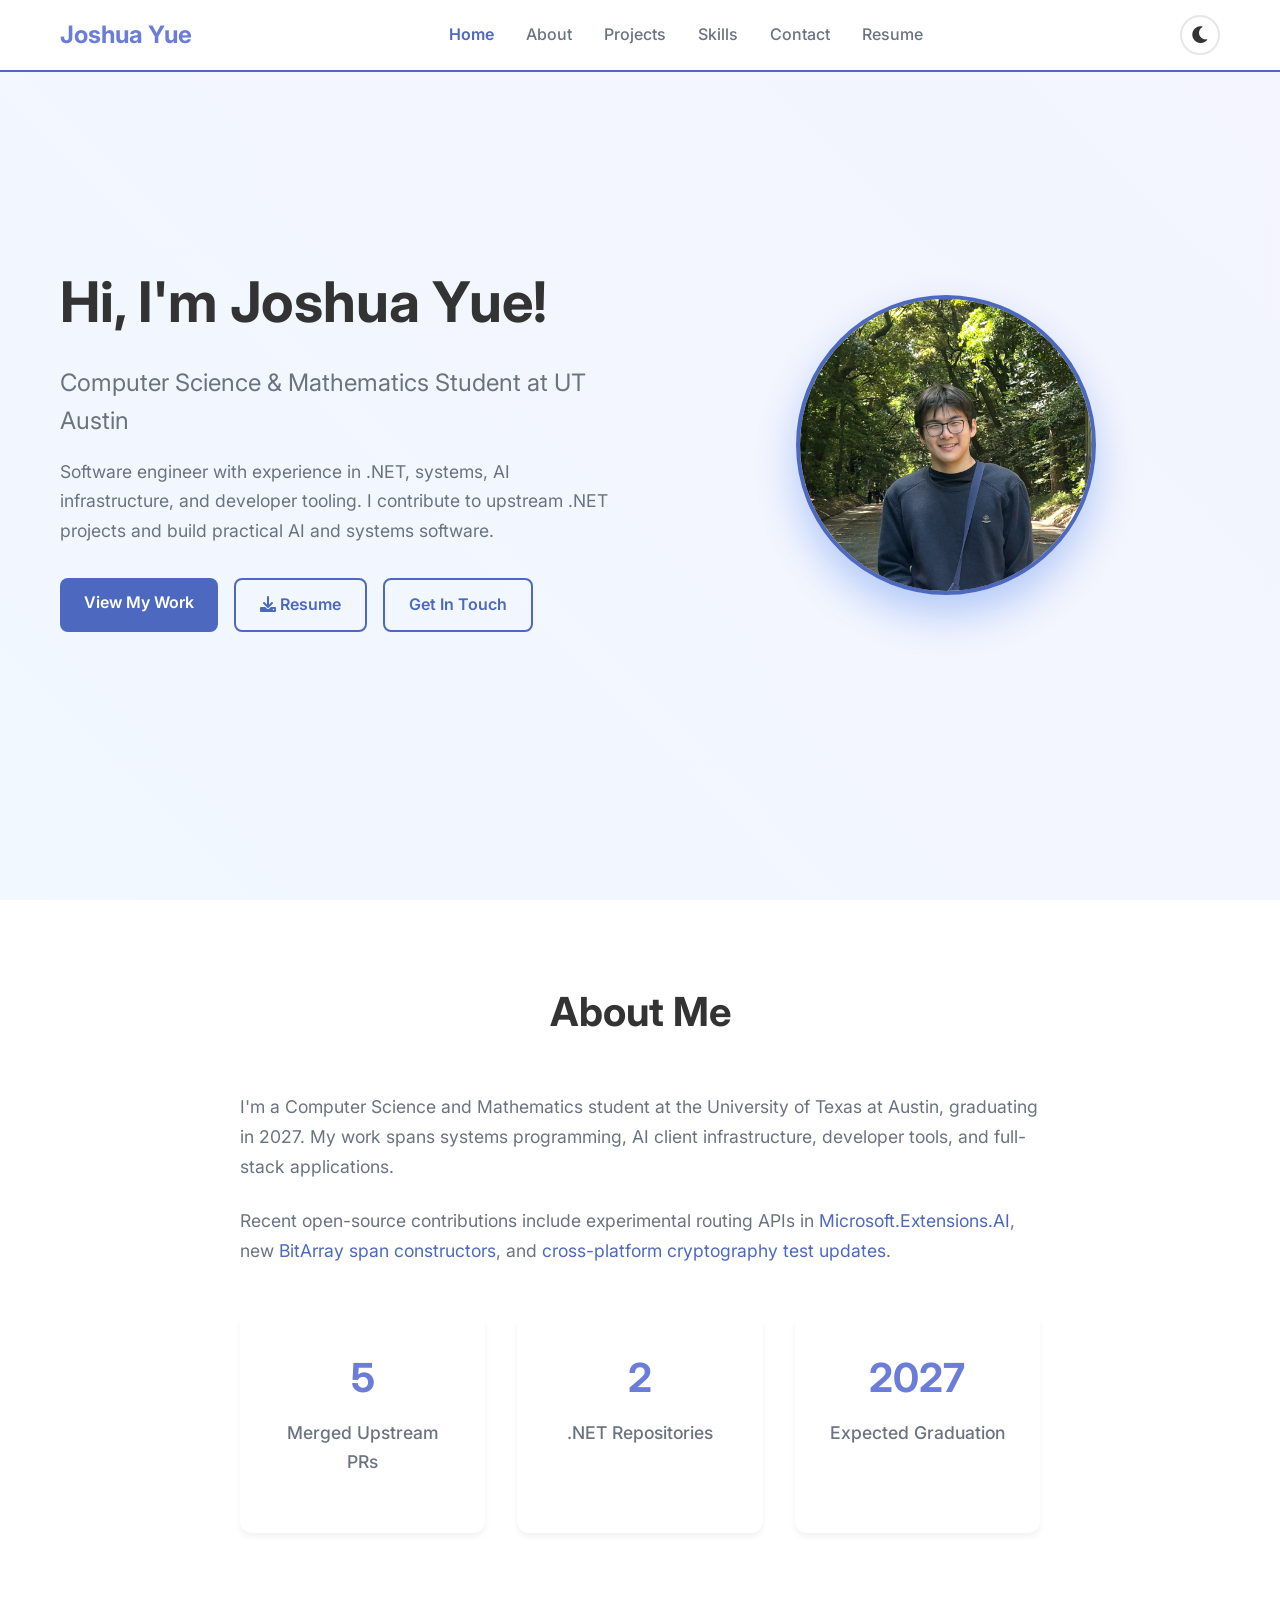
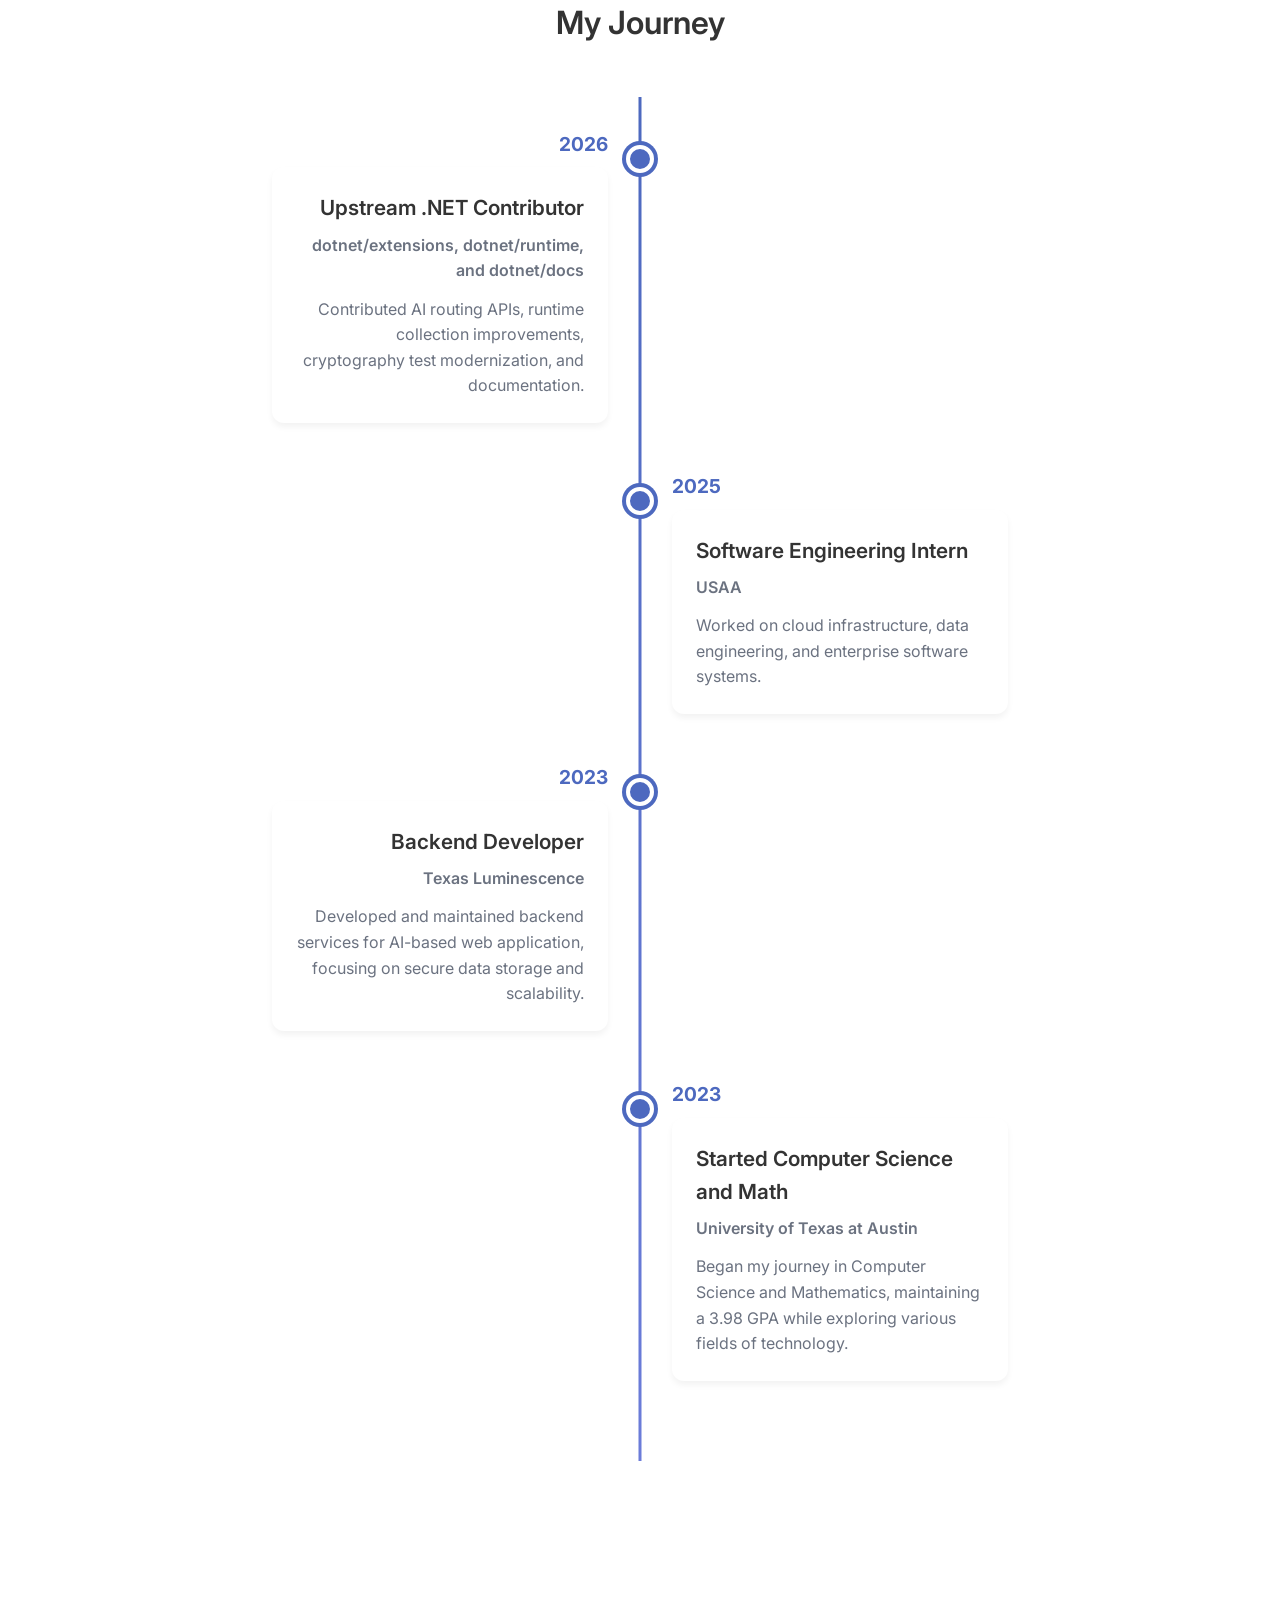
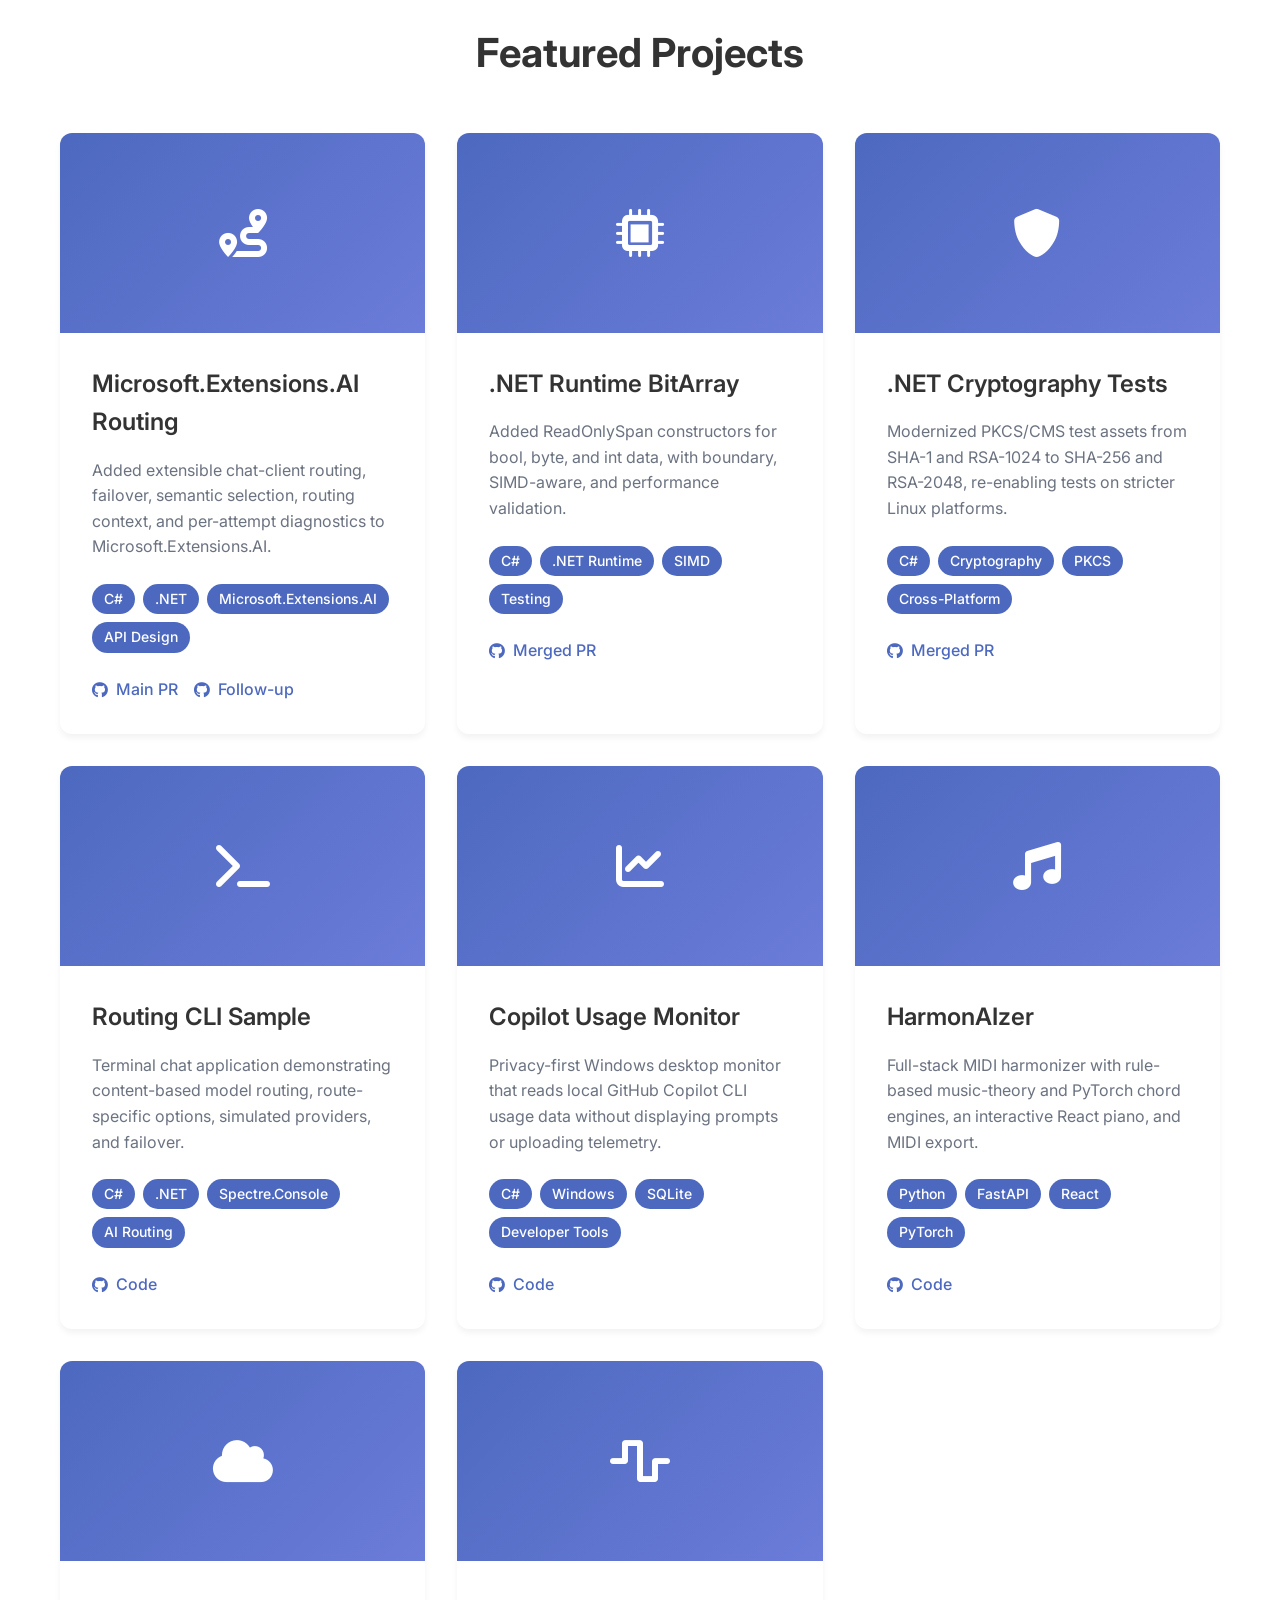
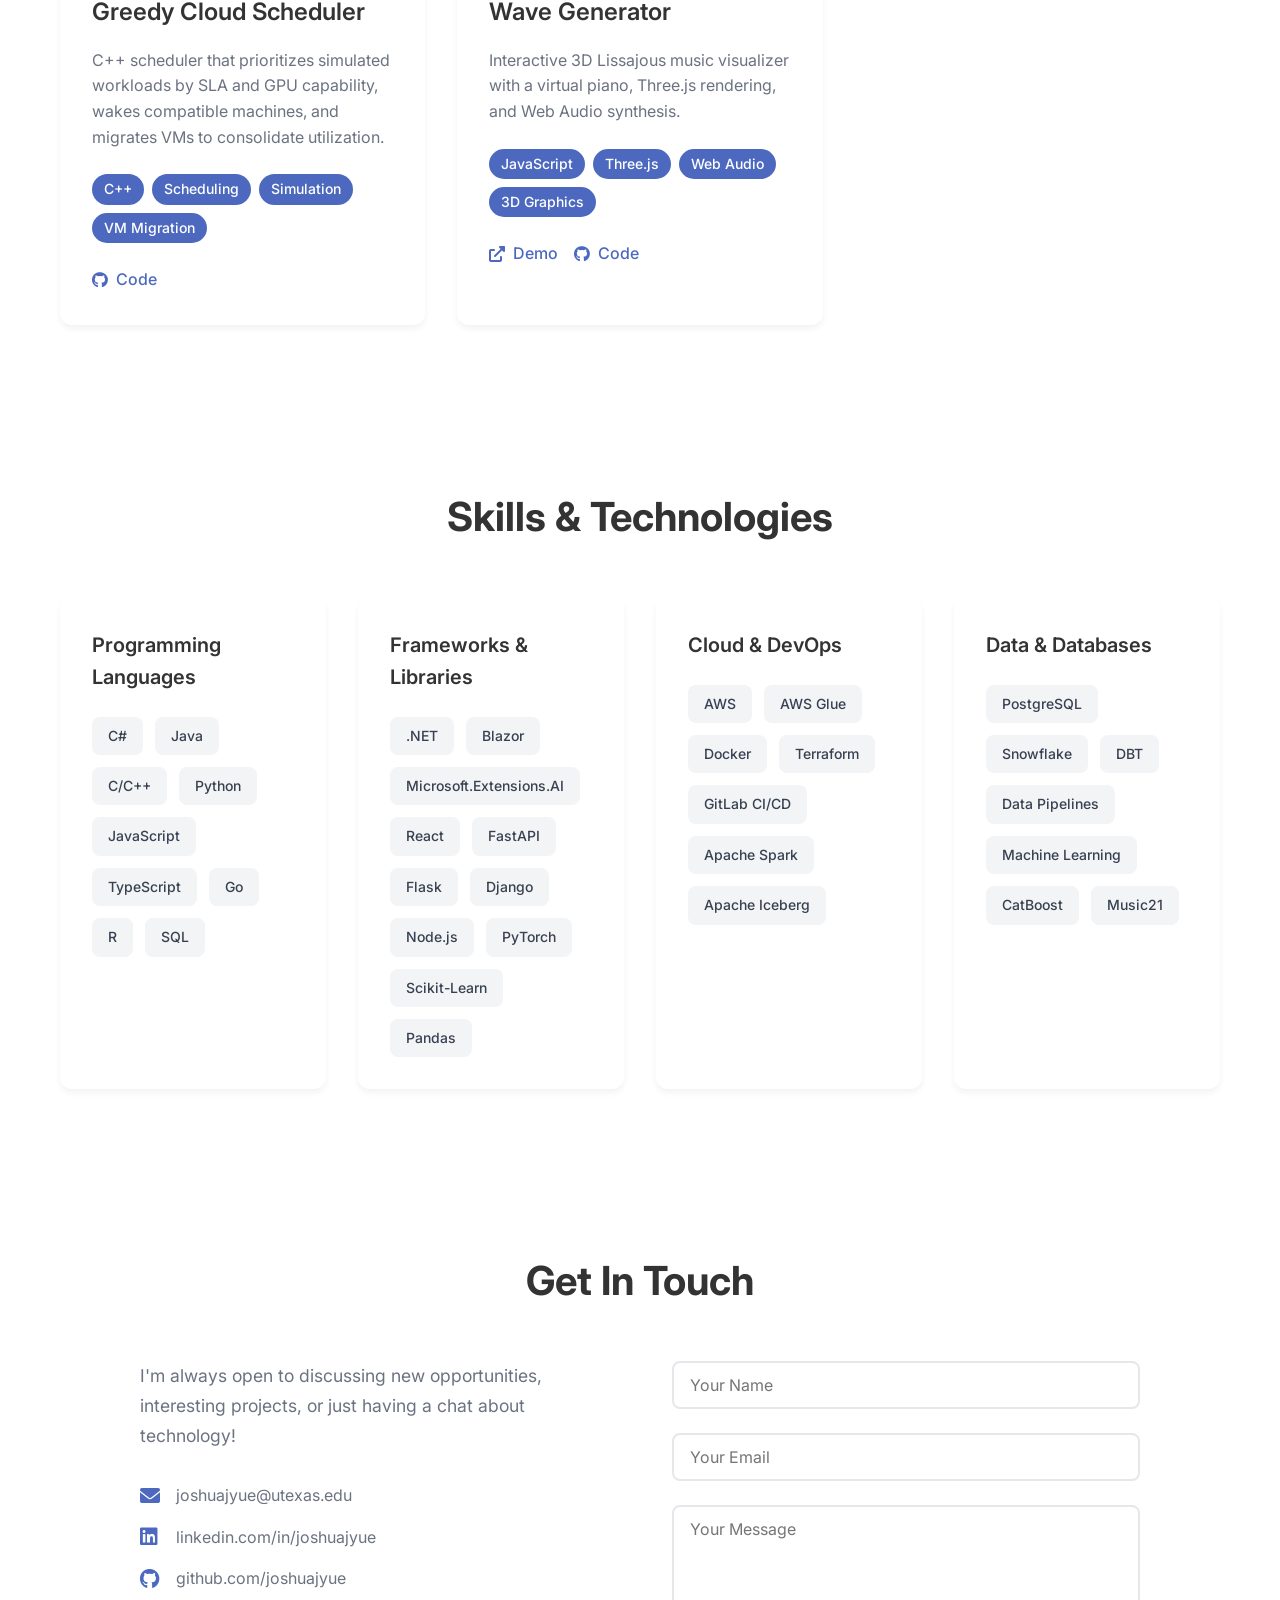
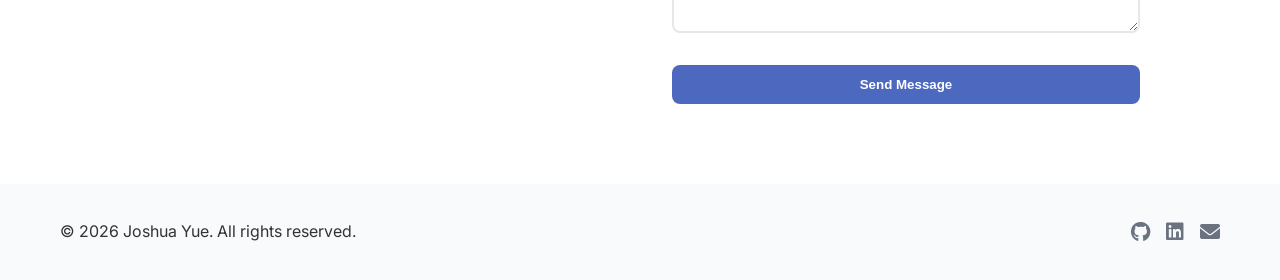
==== index.html @ 61111a89 "Refresh portfolio around public engineering work Co-authored-by: Copilot <223556219+Copilot@users.no" ====
<!DOCTYPE html>
<html lang="en">
<head>
    <meta charset="UTF-8">
    <meta name="viewport" content="width=device-width, initial-scale=1.0">
    <title>Joshua Yue - Developer Portfolio</title>
    <link rel="stylesheet" href="styles.css">
    <link href="https://cdnjs.cloudflare.com/ajax/libs/font-awesome/6.0.0/css/all.min.css" rel="stylesheet">
    <link href="https://fonts.googleapis.com/css2?family=Inter:wght@300;400;500;600;700&display=swap" rel="stylesheet">
</head>
<body>
    <!-- Progressive Sine Wave Background -->
    <svg id="sine-wave-svg" class="sine-wave-background">
        <defs>
            <linearGradient id="waveGradient" x1="0%" y1="0%" x2="100%" y2="0%">
                <stop offset="0%" style="stop-color:var(--primary-color);stop-opacity:0.3" />
                <stop offset="50%" style="stop-color:var(--secondary-color-accent);stop-opacity:0.5" />
                <stop offset="100%" style="stop-color:var(--accent-color);stop-opacity:0.3" />
            </linearGradient>
        </defs>
        <path id="sine-path" d="" stroke="url(#waveGradient)" stroke-width="3" fill="none" opacity="0.7" />
        <path id="sine-path-2" d="" stroke="url(#waveGradient)" stroke-width="2" fill="none" opacity="0.6" />
    </svg>

    <!-- Navigation -->
    <nav class="navbar">
        <div class="nav-container">
            <div class="nav-logo">
                <a href="#home">Joshua Yue</a>
            </div>
            <ul class="nav-menu">
                <li class="nav-item">
                    <a href="#home" class="nav-link">Home</a>
                </li>
                <li class="nav-item">
                    <a href="#about" class="nav-link">About</a>
                </li>
                <li class="nav-item">
                    <a href="#projects" class="nav-link">Projects</a>
                </li>
                <li class="nav-item">
                    <a href="#skills" class="nav-link">Skills</a>
                </li>
                <li class="nav-item">
                    <a href="#contact" class="nav-link">Contact</a>
                </li>
                <li class="nav-item">
                    <a href="./Resume.pdf" class="nav-link" target="_blank">Resume</a>
                </li>
            </ul>
            <div class="nav-right">
                <div class="theme-toggle" title="Toggle Dark Mode">
                    <i class="fas fa-moon"></i>
                </div>
                <div class="hamburger">
                    <span class="bar"></span>
                    <span class="bar"></span>
                    <span class="bar"></span>
                </div>
            </div>
        </div>
    </nav>

    <!-- Hero Section -->
    <section id="home" class="hero">
        <div class="hero-container">
            <div class="hero-content">
                <h1 class="hero-title">
                    Hi, I'm Joshua Yue!
                </h1>
                <p class="hero-subtitle">Computer Science & Mathematics Student at UT Austin</p>
                <p class="hero-description">
                    Software engineer with experience in .NET, systems, AI infrastructure, and developer tooling.
                    I contribute to upstream .NET projects and build practical AI and systems software.
                </p>
                <div class="hero-buttons">
                    <a href="#projects" class="btn btn-primary">View My Work</a>
                    <a href="./Resume.pdf" class="btn btn-secondary" target="_blank">
                        <i class="fas fa-download"></i> Resume
                    </a>
                    <a href="#contact" class="btn btn-secondary">Get In Touch</a>
                </div>
            </div>
            <div class="hero-image">
                <img src="image.png" alt="Joshua Yue" class="profile-image">
            </div>
        </div>
    </section>

    <!-- About Section -->
    <section id="about" class="about">
        <div class="container">
            <h2 class="section-title">About Me</h2>
            <div class="about-content">
                <div class="about-text">
                    <p>
                        I'm a Computer Science and Mathematics student at the University of Texas at Austin, graduating in
                        2027. My work spans systems programming, AI client infrastructure, developer tools, and full-stack
                        applications.
                    </p>
                    <p>
                        Recent open-source contributions include experimental routing APIs in
                        <a href="https://github.com/dotnet/extensions/pull/7662">Microsoft.Extensions.AI</a>,
                        new <a href="https://github.com/dotnet/runtime/pull/131500">BitArray span constructors</a>,
                        and <a href="https://github.com/dotnet/runtime/pull/131783">cross-platform cryptography test updates</a>.
                    </p>
                    <div class="about-stats">
                        <div class="stat">
                            <h3>5</h3>
                            <p>Merged Upstream PRs</p>
                        </div>
                        <div class="stat">
                            <h3>2</h3>
                            <p>.NET Repositories</p>
                        </div>
                        <div class="stat">
                            <h3>2027</h3>
                            <p>Expected Graduation</p>
                        </div>
                    </div>
                </div>
                
                <!-- Timeline Section -->
                <div class="timeline-section">
                    <h3 class="timeline-title">My Journey</h3>
                    <div class="timeline">
                        <div class="timeline-item">
                            <div class="timeline-date">2026</div>
                            <div class="timeline-content">
                                <h4>Upstream .NET Contributor</h4>
                                <p class="timeline-company">dotnet/extensions, dotnet/runtime, and dotnet/docs</p>
                                <p>Contributed AI routing APIs, runtime collection improvements, cryptography test modernization, and documentation.</p>
                            </div>
                        </div>

                        <div class="timeline-item">
                            <div class="timeline-date">2025</div>
                            <div class="timeline-content">
                                <h4>Software Engineering Intern</h4>
                                <p class="timeline-company">USAA</p>
                                <p>Worked on cloud infrastructure, data engineering, and enterprise software systems.</p>
                            </div>
                        </div>
                        
                        <div class="timeline-item">
                            <div class="timeline-date">2023</div>
                            <div class="timeline-content">
                                <h4>Backend Developer</h4>
                                <p class="timeline-company">Texas Luminescence</p>
                                <p>Developed and maintained backend services for AI-based web application, focusing on secure data storage and scalability.</p>
                            </div>
                        </div>
                        
                        <div class="timeline-item">
                            <div class="timeline-date">2023</div>
                            <div class="timeline-content">
                                <h4>Started Computer Science and Math</h4>
                                <p class="timeline-company">University of Texas at Austin</p>
                                <p>Began my journey in Computer Science and Mathematics, maintaining a 3.98 GPA while exploring various fields of technology.</p>
                            </div>
                        </div>
                        
                    </div>
                </div>
            </div>
        </div>
    </section>

    <!-- Projects Section -->
    <section id="projects" class="projects">
        <div class="container">
            <h2 class="section-title">Featured Projects</h2>
            <div class="projects-grid">
                <!-- Microsoft.Extensions.AI routing -->
                <div class="project-card">
                    <div class="project-image">
                        <i class="fas fa-route"></i>
                    </div>
                    <div class="project-content">
                        <h3>Microsoft.Extensions.AI Routing</h3>
                        <p>Added extensible chat-client routing, failover, semantic selection, routing context, and per-attempt diagnostics to Microsoft.Extensions.AI.</p>
                        <div class="project-tech">
                            <span class="tech-tag">C#</span>
                            <span class="tech-tag">.NET</span>
                            <span class="tech-tag">Microsoft.Extensions.AI</span>
                            <span class="tech-tag">API Design</span>
                        </div>
                        <div class="project-links">
                            <a href="https://github.com/dotnet/extensions/pull/7662" class="project-link">
                                <i class="fab fa-github"></i> Main PR
                            </a>
                            <a href="https://github.com/dotnet/extensions/pull/7685" class="project-link">
                                <i class="fab fa-github"></i> Follow-up
                            </a>
                        </div>
                    </div>
                </div>

                <!-- BitArray runtime contribution -->
                <div class="project-card">
                    <div class="project-image">
                        <i class="fas fa-microchip"></i>
                    </div>
                    <div class="project-content">
                        <h3>.NET Runtime BitArray</h3>
                        <p>Added ReadOnlySpan constructors for bool, byte, and int data, with boundary, SIMD-aware, and performance validation.</p>
                        <div class="project-tech">
                            <span class="tech-tag">C#</span>
                            <span class="tech-tag">.NET Runtime</span>
                            <span class="tech-tag">SIMD</span>
                            <span class="tech-tag">Testing</span>
                        </div>
                        <div class="project-links">
                            <a href="https://github.com/dotnet/runtime/pull/131500" class="project-link">
                                <i class="fab fa-github"></i> Merged PR
                            </a>
                        </div>
                    </div>
                </div>

                <!-- Cryptography runtime contribution -->
                <div class="project-card">
                    <div class="project-image">
                        <i class="fas fa-shield-alt"></i>
                    </div>
                    <div class="project-content">
                        <h3>.NET Cryptography Tests</h3>
                        <p>Modernized PKCS/CMS test assets from SHA-1 and RSA-1024 to SHA-256 and RSA-2048, re-enabling tests on stricter Linux platforms.</p>
                        <div class="project-tech">
                            <span class="tech-tag">C#</span>
                            <span class="tech-tag">Cryptography</span>
                            <span class="tech-tag">PKCS</span>
                            <span class="tech-tag">Cross-Platform</span>
                        </div>
                        <div class="project-links">
                            <a href="https://github.com/dotnet/runtime/pull/131783" class="project-link">
                                <i class="fab fa-github"></i> Merged PR
                            </a>
                        </div>
                    </div>
                </div>

                <!-- Routing CLI sample -->
                <div class="project-card">
                    <div class="project-image">
                        <i class="fas fa-terminal"></i>
                    </div>
                    <div class="project-content">
                        <h3>Routing CLI Sample</h3>
                        <p>Terminal chat application demonstrating content-based model routing, route-specific options, simulated providers, and failover.</p>
                        <div class="project-tech">
                            <span class="tech-tag">C#</span>
                            <span class="tech-tag">.NET</span>
                            <span class="tech-tag">Spectre.Console</span>
                            <span class="tech-tag">AI Routing</span>
                        </div>
                        <div class="project-links">
                            <a href="https://github.com/joshuajyue/routing-cli-sample" class="project-link">
                                <i class="fab fa-github"></i> Code
                            </a>
                        </div>
                    </div>
                </div>

                <!-- Copilot usage monitor -->
                <div class="project-card">
                    <div class="project-image">
                        <i class="fas fa-chart-line"></i>
                    </div>
                    <div class="project-content">
                        <h3>Copilot Usage Monitor</h3>
                        <p>Privacy-first Windows desktop monitor that reads local GitHub Copilot CLI usage data without displaying prompts or uploading telemetry.</p>
                        <div class="project-tech">
                            <span class="tech-tag">C#</span>
                            <span class="tech-tag">Windows</span>
                            <span class="tech-tag">SQLite</span>
                            <span class="tech-tag">Developer Tools</span>
                        </div>
                        <div class="project-links">
                            <a href="https://github.com/joshuajyue/copilot-usage-monitor" class="project-link">
                                <i class="fab fa-github"></i> Code
                            </a>
                        </div>
                    </div>
                </div>

                <!-- HarmonAIzer -->
                <div class="project-card">
                    <div class="project-image">
                        <i class="fas fa-music"></i>
                    </div>
                    <div class="project-content">
                        <h3>HarmonAIzer</h3>
                        <p>Full-stack MIDI harmonizer with rule-based music-theory and PyTorch chord engines, an interactive React piano, and MIDI export.</p>
                        <div class="project-tech">
                            <span class="tech-tag">Python</span>
                            <span class="tech-tag">FastAPI</span>
                            <span class="tech-tag">React</span>
                            <span class="tech-tag">PyTorch</span>
                        </div>
                        <div class="project-links">
                            <a href="https://github.com/joshuajyue/harmonizer" class="project-link">
                                <i class="fab fa-github"></i> Code
                            </a>
                        </div>
                    </div>
                </div>

                <!-- Cloud Scheduler -->
                <div class="project-card">
                    <div class="project-image">
                        <i class="fas fa-cloud"></i>
                    </div>
                    <div class="project-content">
                        <h3>Greedy Cloud Scheduler</h3>
                        <p>C++ scheduler that prioritizes simulated workloads by SLA and GPU capability, wakes compatible machines, and migrates VMs to consolidate utilization.</p>
                        <div class="project-tech">
                            <span class="tech-tag">C++</span>
                            <span class="tech-tag">Scheduling</span>
                            <span class="tech-tag">Simulation</span>
                            <span class="tech-tag">VM Migration</span>
                        </div>
                        <div class="project-links">
                            <a href="https://github.com/joshuajyue/cloudsim_eec" class="project-link">
                                <i class="fab fa-github"></i> Code
                            </a>
                        </div>
                    </div>
                </div>

                <!-- Wave Generator -->
                <div class="project-card">
                    <div class="project-image">
                        <i class="fas fa-wave-square"></i>
                    </div>
                    <div class="project-content">
                        <h3>Wave Generator</h3>
                        <p>Interactive 3D Lissajous music visualizer with a virtual piano, Three.js rendering, and Web Audio synthesis.</p>
                        <div class="project-tech">
                            <span class="tech-tag">JavaScript</span>
                            <span class="tech-tag">Three.js</span>
                            <span class="tech-tag">Web Audio</span>
                            <span class="tech-tag">3D Graphics</span>
                        </div>
                        <div class="project-links">
                            <a href="https://joshuajyue.github.io/wave-gen/" class="project-link">
                                <i class="fas fa-external-link-alt"></i> Demo
                            </a>
                            <a href="https://github.com/joshuajyue/wave-gen" class="project-link">
                                <i class="fab fa-github"></i> Code
                            </a>
                        </div>
                    </div>
                </div>
            </div>
        </div>
    </section>

    <!-- Skills Section -->
    <section id="skills" class="skills">
        <div class="container">
            <h2 class="section-title">Skills & Technologies</h2>
            <div class="skills-grid">
                <div class="skill-category">
                    <h3>Programming Languages</h3>
                    <div class="skill-items">
                        <span class="skill-item">C#</span>
                        <span class="skill-item">Java</span>
                        <span class="skill-item">C/C++</span>
                        <span class="skill-item">Python</span>
                        <span class="skill-item">JavaScript</span>
                        <span class="skill-item">TypeScript</span>
                        <span class="skill-item">Go</span>
                        <span class="skill-item">R</span>
                        <span class="skill-item">SQL</span>
                    </div>
                </div>
                <div class="skill-category">
                    <h3>Frameworks & Libraries</h3>
                    <div class="skill-items">
                        <span class="skill-item">.NET</span>
                        <span class="skill-item">Blazor</span>
                        <span class="skill-item">Microsoft.Extensions.AI</span>
                        <span class="skill-item">React</span>
                        <span class="skill-item">FastAPI</span>
                        <span class="skill-item">Flask</span>
                        <span class="skill-item">Django</span>
                        <span class="skill-item">Node.js</span>
                        <span class="skill-item">PyTorch</span>
                        <span class="skill-item">Scikit-Learn</span>
                        <span class="skill-item">Pandas</span>
                    </div>
                </div>
                <div class="skill-category">
                    <h3>Cloud & DevOps</h3>
                    <div class="skill-items">
                        <span class="skill-item">AWS</span>
                        <span class="skill-item">AWS Glue</span>
                        <span class="skill-item">Docker</span>
                        <span class="skill-item">Terraform</span>
                        <span class="skill-item">GitLab CI/CD</span>
                        <span class="skill-item">Apache Spark</span>
                        <span class="skill-item">Apache Iceberg</span>
                    </div>
                </div>
                <div class="skill-category">
                    <h3>Data & Databases</h3>
                    <div class="skill-items">
                        <span class="skill-item">PostgreSQL</span>
                        <span class="skill-item">Snowflake</span>
                        <span class="skill-item">DBT</span>
                        <span class="skill-item">Data Pipelines</span>
                        <span class="skill-item">Machine Learning</span>
                        <span class="skill-item">CatBoost</span>
                        <span class="skill-item">Music21</span>
                    </div>
                </div>
            </div>
        </div>
    </section>

    <!-- Contact Section -->
    <section id="contact" class="contact">
        <div class="container">
            <h2 class="section-title">Get In Touch</h2>
            <div class="contact-content">
                <div class="contact-info">
                    <p>I'm always open to discussing new opportunities, interesting projects, or just having a chat about technology!</p>
                    <div class="contact-methods">
                        <div class="contact-method">
                            <i class="fas fa-envelope"></i>
                            <span>joshuajyue@utexas.edu</span>
                        </div>
                        <div class="contact-method">
                            <i class="fab fa-linkedin"></i>
                            <span>linkedin.com/in/joshuajyue</span>
                        </div>
                        <div class="contact-method">
                            <i class="fab fa-github"></i>
                            <span>github.com/joshuajyue</span>
                        </div>
                    </div>
                </div>
                <form class="contact-form">
                    <div class="form-group">
                        <input type="text" name="name" placeholder="Your Name" required>
                    </div>
                    <div class="form-group">
                        <input type="email" name="email" placeholder="Your Email" required>
                    </div>
                    <div class="form-group">
                        <textarea name="message" placeholder="Your Message" rows="5" required></textarea>
                    </div>
                    <button type="submit" class="btn btn-primary">Send Message</button>
                </form>
            </div>
        </div>
    </section>

    <!-- Footer -->
    <footer class="footer">
        <div class="container">
            <p>&copy; 2026 Joshua Yue. All rights reserved.</p>
            <div class="social-links">
                <a href="https://github.com/joshuajyue" aria-label="GitHub"><i class="fab fa-github"></i></a>
                <a href="https://www.linkedin.com/in/joshuajyue/" aria-label="LinkedIn"><i class="fab fa-linkedin"></i></a>
                <a href="mailto:joshuajyue@utexas.edu" aria-label="Email"><i class="fas fa-envelope"></i></a>
            </div>
        </div>
    </footer>

    <script src="script.js"></script>
</body>
</html>
---- styles.css ----
/* Reset and Base Styles */
* {
    margin: 0;
    padding: 0;
    box-sizing: border-box;
}

:root {
    /* Light mode colors */
    --bg-color: #ffffff;
    --text-color: #333;
    --primary-color: #4d69bf;
    --secondary-color: #6b7280;
    --secondary-color-accent: #6b7cd9;
    --accent-color: #3a56a6;
    --card-bg: #ffffff;
    --nav-bg: rgba(255, 255, 255, 0.95);
    --hero-bg: linear-gradient(135deg, #f8fafc 0%, #e2e8f0 100%);
    --section-bg: #f9fafb;
    --border-color: #e5e7eb;
    --footer-bg: #1f2937;
    --footer-text: #ffffff;
    --shadow: rgba(0, 0, 0, 0.05);
    --shadow-hover: rgba(0, 0, 0, 0.1);
    
    /* Color transition properties */
    --color-transition: all 0.6s cubic-bezier(0.4, 0, 0.2, 1);
}

/* Section-specific color schemes - Custom Purple Gradient */
body.section-hero {
    --primary-color: #4d69bf; /* Home */
    --secondary-color-accent: #6b7cd9;
    --accent-color: #3a56a6;
    --nav-bg: rgba(255, 255, 255, 0.95);
}

body.section-about {
    --primary-color: #4d55bf; /* About and Projects */
    --secondary-color-accent: #6b68d9;
    --accent-color: #3a42a6;
    --nav-bg: rgba(255, 255, 255, 0.95);
}

body.section-skills {
    --primary-color: #534dbf; /* Skills */
    --secondary-color-accent: #7066d9;
    --accent-color: #403aa6;
    --nav-bg: rgba(255, 255, 255, 0.95);
}

body.section-projects {
    --primary-color: #4d55bf; /* About and Projects (same as about) */
    --secondary-color-accent: #6b68d9;
    --accent-color: #3a42a6;
    --nav-bg: rgba(255, 255, 255, 0.95);
}

body.section-contact {
    --primary-color: #4d69bf; /* Contact */
    --secondary-color-accent: #6b7cd9;
    --accent-color: #3a56a6;
    --nav-bg: rgba(255, 255, 255, 0.95);
}

/* Dark theme section colors - Same Custom Purple Gradient */
[data-theme="dark"].section-hero {
    --primary-color: #4d69bf; /* Home */
    --secondary-color-accent: #6b7cd9;
    --accent-color: #3a56a6;
    --nav-bg: rgba(31, 41, 55, 0.95);
}

[data-theme="dark"].section-about {
    --primary-color: #4d55bf; /* About and Projects */
    --secondary-color-accent: #6b68d9;
    --accent-color: #3a42a6;
    --nav-bg: rgba(31, 41, 55, 0.95);
}

[data-theme="dark"].section-skills {
    --primary-color: #534dbf; /* Skills */
    --secondary-color-accent: #7066d9;
    --accent-color: #403aa6;
    --nav-bg: rgba(31, 41, 55, 0.95);
}

[data-theme="dark"].section-projects {
    --primary-color: #4d55bf; /* About and Projects (same as about) */
    --secondary-color-accent: #6b68d9;
    --accent-color: #3a42a6;
    --nav-bg: rgba(31, 41, 55, 0.95);
}

[data-theme="dark"].section-contact {
    --primary-color: #4d69bf; /* contact */
    --secondary-color-accent: #6b7cd9;
    --accent-color: #3a56a6;
    --nav-bg: rgba(31, 41, 55, 0.95);
}
[data-theme="dark"], 
.dark-theme {
    /* Dark mode colors */
    --bg-color: #111827;
    --text-color: #f3f4f6;
    --primary-color: #4d69bf;
    --secondary-color: #9ca3af;
    --secondary-color-accent: #6b7cd9;
    --accent-color: #3a56a6;
    --card-bg: #1f2937;
    --nav-bg: rgba(31, 41, 55, 0.95);
    --hero-bg: linear-gradient(135deg, #111827 0%, #1f2937 100%);
    --section-bg: #0f172a;
    --border-color: #374151;
    --footer-bg: #0f172a;
    --footer-text: #f3f4f6;
    --shadow: rgba(0, 0, 0, 0.3);
    --shadow-hover: rgba(0, 0, 0, 0.4);
}

body {
    font-family: 'Inter', sans-serif;
    line-height: 1.6;
    color: var(--text-color);
    background-color: var(--bg-color);
    transition: background-color 0.3s ease, color 0.3s ease;
}

/* Add smooth transitions for dynamic color changes */
* {
    transition: var(--color-transition);
}

/* Override transitions for specific elements that need faster transitions */
.hamburger span,
.nav-menu,
.project-card,
.skill-item,
.profile-image {
    transition: transform 0.3s ease, background-color 0.6s cubic-bezier(0.4, 0, 0.2, 1), 
                color 0.6s cubic-bezier(0.4, 0, 0.2, 1), border-color 0.6s cubic-bezier(0.4, 0, 0.2, 1);
}

html {
    scroll-behavior: smooth;
}

/* Global Link Styling */
a {
    color: var(--primary-color);
    text-decoration: none;
    transition: color 0.3s ease;
}

a:hover {
    color: var(--accent-color);
    text-decoration: underline;
}

a:visited {
    color: var(--secondary-color-accent);
}

.container {
    max-width: 1200px;
    margin: 0 auto;
    padding: 0 20px;
}

/* Navigation */
.navbar {
    position: fixed;
    top: 0;
    width: 100%;
    background-color: var(--nav-bg);
    backdrop-filter: blur(10px);
    border-bottom: 2px solid transparent;
    z-index: 1000;
    transition: all 0.6s cubic-bezier(0.4, 0, 0.2, 1);
}

.nav-container {
    max-width: 1200px;
    margin: 0 auto;
    padding: 0 20px;
    display: flex;
    justify-content: space-between;
    align-items: center;
    height: 70px;
}

.nav-right {
    display: flex;
    align-items: center;
    gap: 1rem;
}

.nav-logo a {
    font-size: 1.5rem;
    font-weight: 700;
    color: var(--secondary-color-accent);
    text-decoration: none;
    transition: var(--color-transition);
}

/* Override navbar logo color for dark mode */
[data-theme="dark"] .nav-logo a {
    color: white;
}

.nav-menu {
    display: flex;
    list-style: none;
    gap: 2rem;
}

.nav-link {
    text-decoration: none;
    color: var(--secondary-color);
    font-weight: 500;
    transition: var(--color-transition);
}

.nav-link:hover {
    color: var(--primary-color);
}

.nav-link.active {
    color: var(--primary-color);
    font-weight: 600;
}

.hamburger {
    display: none;
    flex-direction: column;
    cursor: pointer;
}

.bar {
    width: 25px;
    height: 3px;
    background-color: var(--text-color);
    margin: 3px 0;
    transition: 0.3s;
}

.theme-toggle {
    display: flex;
    align-items: center;
    justify-content: center;
    width: 40px;
    height: 40px;
    background-color: var(--card-bg);
    border: 2px solid var(--border-color);
    border-radius: 50%;
    cursor: pointer;
    transition: all 0.3s ease;
}

.theme-toggle:hover {
    background-color: var(--primary-color);
    border-color: var(--primary-color);
    color: white;
    transform: scale(1.1);
}

.theme-toggle i {
    font-size: 1.2rem;
    color: var(--text-color);
    transition: color 0.3s ease;
}

.theme-toggle:hover i {
    color: white;
}

/* Force immediate navbar background update on theme change */
[data-theme="light"] .navbar {
    background-color: rgba(255, 255, 255, 0.95) !important;
}

[data-theme="dark"] .navbar {
    background-color: rgba(31, 41, 55, 0.95) !important;
}

/* Scrolling Gradient Background */
body::before {
    content: '';
    position: fixed;
    top: 0;
    left: 0;
    width: 100%;
    height: 100%;
    z-index: -1;
    background: linear-gradient(
        45deg,
        #00d4ff 0%,
        #4facfe 25%,
        #667eea 50%,
        #6b7cd9 75%,
        #534dbf 100%
    );
    background-size: 400% 400%;
    animation: gradientShift 15s ease infinite;
    opacity: 0.08;
    transition: opacity 0.3s ease;
}

[data-theme="dark"] body::before {
    opacity: 0.15;
    background: linear-gradient(
        45deg,
        #2d3748 0%,
        #4a5568 25%,
        #553c9a 50%,
        #667eea 75%,
        #764ba2 100%
    );
}

@keyframes gradientShift {
    0% {
        background-position: 0% 50%;
    }
    50% {
        background-position: 100% 50%;
    }
    100% {
        background-position: 0% 50%;
    }
}

/* Progressive Sine Wave Background */
.sine-wave-background {
    position: fixed;
    top: 0;
    left: 0;
    width: 100%;
    height: 100%;
    z-index: -1;
    pointer-events: none;
    opacity: 0.4;
}

[data-theme="dark"] .sine-wave-background {
    opacity: 0.6;
}

#sine-path {
    filter: drop-shadow(0 0 8px rgba(77, 105, 191, 0.3));
}

#sine-path-2 {
    filter: drop-shadow(0 0 6px rgba(107, 124, 217, 0.2));
}

[data-theme="dark"] #sine-path {
    filter: drop-shadow(0 0 12px rgba(77, 105, 191, 0.5));
}

[data-theme="dark"] #sine-path-2 {
    filter: drop-shadow(0 0 8px rgba(107, 124, 217, 0.4));
}

/* Ensure sections have transparent backgrounds to show gradient */
.hero,
.about,
.projects,
.skills,
.contact {
    background: transparent !important;
}

/* Add subtle overlay for readability */
section {
    position: relative;
}

/* Hero Section */
.hero {
    min-height: 100vh;
    display: flex;
    align-items: center;
    padding-top: 70px;
    background: var(--hero-bg);
}

.hero-container {
    max-width: 1200px;
    margin: 0 auto;
    padding: 0 20px;
    display: grid;
    grid-template-columns: 1fr 1fr;
    gap: 4rem;
    align-items: center;
}

.hero-title {
    font-size: 3.5rem;
    font-weight: 700;
    margin-bottom: 1rem;
    color: var(--text-color);
}

.highlight {
    color: var(--primary-color);
}

.hero-subtitle {
    font-size: 1.5rem;
    color: var(--secondary-color);
    margin-bottom: 1rem;
}

.hero-description {
    font-size: 1.1rem;
    color: var(--secondary-color);
    margin-bottom: 2rem;
    line-height: 1.7;
}

.hero-buttons {
    display: flex;
    gap: 1rem;
}

.btn {
    padding: 12px 24px;
    border-radius: 8px;
    text-decoration: none;
    font-weight: 600;
    transition: all 0.3s ease;
    display: inline-block;
    border: none;
    cursor: pointer;
}

.btn-primary {
    background-color: var(--primary-color);
    color: white;
}

.btn-primary:hover {
    background-color: var(--accent-color);
    transform: translateY(-2px);
}

.btn-secondary {
    background-color: transparent;
    color: var(--primary-color);
    border: 2px solid var(--primary-color);
}

.btn-secondary:hover {
    background-color: var(--primary-color);
    color: white;
    transform: translateY(-2px);
}

.hero-image {
    display: flex;
    justify-content: center;
    align-items: center;
}

.profile-image {
    width: 300px;
    height: 300px;
    border-radius: 50%;
    object-fit: cover;
    box-shadow: 0 20px 40px rgba(37, 99, 235, 0.3);
    border: 4px solid var(--primary-color);
    transition: transform 0.3s ease, box-shadow 0.3s ease !important;
}

.profile-image:hover {
    transform: scale(1.05);
    box-shadow: 0 25px 50px rgba(37, 99, 235, 0.4);
}

.hero-placeholder {
    width: 300px;
    height: 300px;
    background: linear-gradient(135deg, var(--primary-color), var(--secondary-color-accent));
    border-radius: 50%;
    display: flex;
    align-items: center;
    justify-content: center;
    font-size: 8rem;
    color: white;
    box-shadow: 0 20px 40px rgba(37, 99, 235, 0.3);
}

/* Section Styles */
section {
    padding: 5rem 0;
}

.section-title {
    font-size: 2.5rem;
    font-weight: 700;
    text-align: center;
    margin-bottom: 3rem;
    color: var(--text-color);
}

/* About Section */
.about {
    background-color: var(--section-bg);
}

.about-content {
    max-width: 800px;
    margin: 0 auto;
}

.about-text p {
    font-size: 1.1rem;
    margin-bottom: 1.5rem;
    color: var(--secondary-color);
    line-height: 1.7;
}

.about-stats {
    display: grid;
    grid-template-columns: repeat(3, 1fr);
    gap: 2rem;
    margin-top: 3rem;
}

.stat {
    text-align: center;
    padding: 2rem;
    background-color: var(--card-bg);
    border-radius: 12px;
    box-shadow: 0 4px 6px var(--shadow);
    transition: transform 0.3s ease, box-shadow 0.3s ease;
}

.stat:hover {
    transform: translateY(-5px);
    box-shadow: 0 20px 40px var(--shadow-hover);
}

.stat h3 {
    font-size: 2.5rem;
    font-weight: 700;
    margin-bottom: 0.5rem;
    color: var(--secondary-color-accent);
}

.stat p {
    color: var(--secondary-color);
    font-weight: 500;
}

/* Projects Section */
.projects-grid {
    display: grid;
    grid-template-columns: repeat(auto-fit, minmax(350px, 1fr));
    gap: 2rem;
}

.project-card {
    background-color: var(--card-bg);
    border-radius: 12px;
    box-shadow: 0 4px 6px var(--shadow);
    overflow: hidden;
    transition: transform 0.3s ease, box-shadow 0.3s ease;
}

.project-card:hover {
    transform: translateY(-5px);
    box-shadow: 0 20px 40px var(--shadow-hover);
}

.project-image {
    height: 200px;
    background: linear-gradient(135deg, var(--primary-color), var(--secondary-color-accent));
    display: flex;
    align-items: center;
    justify-content: center;
    font-size: 3rem;
    color: white;
}

.project-content {
    padding: 2rem;
}

.project-content h3 {
    font-size: 1.5rem;
    font-weight: 600;
    margin-bottom: 1rem;
    color: var(--text-color);
}

.project-content p {
    color: var(--secondary-color);
    margin-bottom: 1.5rem;
    line-height: 1.6;
}

.project-tech {
    display: flex;
    flex-wrap: wrap;
    gap: 0.5rem;
    margin-bottom: 1.5rem;
}

.tech-tag {
    background-color: var(--primary-color);
    color: white;
    padding: 0.25rem 0.75rem;
    border-radius: 20px;
    font-size: 0.875rem;
    font-weight: 500;
    transition: all 0.3s ease;
}

.tech-tag:hover {
    background-color: var(--accent-color);
    transform: translateY(-1px);
}

[data-theme="dark"] .tech-tag {
    background-color: var(--secondary-color-accent);
    color: white;
}

[data-theme="dark"] .tech-tag:hover {
    background-color: var(--accent-color);
}

.project-links {
    display: flex;
    gap: 1rem;
}

.project-link {
    color: var(--primary-color);
    text-decoration: none;
    font-weight: 500;
    display: flex;
    align-items: center;
    gap: 0.5rem;
    transition: color 0.3s ease;
}

.project-link:hover {
    color: var(--accent-color);
}

/* Skills Section */
.skills {
    background-color: var(--section-bg);
}

.skills-grid {
    display: grid;
    grid-template-columns: repeat(auto-fit, minmax(250px, 1fr));
    gap: 2rem;
}

.skill-category {
    background-color: var(--card-bg);
    padding: 2rem;
    border-radius: 12px;
    box-shadow: 0 4px 6px var(--shadow);
    transition: transform 0.3s ease, box-shadow 0.3s ease;
}

.skill-category:hover {
    transform: translateY(-5px);
    box-shadow: 0 20px 40px var(--shadow-hover);
}

.skill-category h3 {
    font-size: 1.25rem;
    font-weight: 600;
    margin-bottom: 1.5rem;
    color: var(--text-color);
}

.skill-items {
    display: flex;
    flex-wrap: wrap;
    gap: 0.75rem;
}

.skill-item {
    background-color: #f3f4f6;
    padding: 0.5rem 1rem;
    border-radius: 8px;
    font-size: 0.875rem;
    font-weight: 500;
    color: #374151;
    transition: all 0.3s ease;
    cursor: pointer;
}

[data-theme="dark"] .skill-item {
    background-color: #374151;
    color: #d1d5db;
}

.skill-item:hover {
    background-color: var(--primary-color);
    color: white;
    transform: translateY(-2px);
}

/* Contact Section */
.contact-content {
    display: grid;
    grid-template-columns: 1fr 1fr;
    gap: 4rem;
    max-width: 1000px;
    margin: 0 auto;
}

.contact-info p {
    font-size: 1.1rem;
    color: var(--secondary-color);
    margin-bottom: 2rem;
    line-height: 1.7;
}

.contact-methods {
    display: flex;
    flex-direction: column;
    gap: 1rem;
}

.contact-method {
    display: flex;
    align-items: center;
    gap: 1rem;
    color: var(--secondary-color);
}

.contact-method i {
    font-size: 1.25rem;
    color: var(--primary-color);
    width: 20px;
}

.contact-form {
    display: flex;
    flex-direction: column;
    gap: 1.5rem;
}

.form-group input,
.form-group textarea {
    width: 100%;
    padding: 12px 16px;
    border: 2px solid var(--border-color);
    border-radius: 8px;
    font-family: inherit;
    font-size: 1rem;
    transition: border-color 0.3s ease;
    background-color: var(--card-bg);
    color: var(--text-color);
}

.form-group input:focus,
.form-group textarea:focus {
    outline: none;
    border-color: var(--primary-color);
}

.form-group textarea {
    resize: vertical;
    min-height: 120px;
}

/* Footer */
.footer {
    background-color: var(--section-bg);
    color: var(--text-color);
    padding: 2rem 0;
    text-align: center;
}

.footer .container {
    display: flex;
    justify-content: space-between;
    align-items: center;
}

.social-links {
    display: flex;
    gap: 1rem;
}

.social-links a {
    color: var(--secondary-color);
    font-size: 1.25rem;
    transition: color 0.3s ease;
}

.social-links a:hover {
    color: var(--primary-color);
}

/* Timeline Section */
.timeline-section {
    margin-top: 4rem;
}

.timeline-title {
    font-size: 2rem;
    font-weight: 600;
    text-align: center;
    margin-bottom: 3rem;
    color: var(--text-color);
}

.timeline {
    position: relative;
    max-width: 800px;
    margin: 0 auto;
    padding: 2rem 0;
}

.timeline::before {
    content: '';
    position: absolute;
    left: 50%;
    top: 0;
    bottom: 0;
    width: 3px;
    background: linear-gradient(to bottom, var(--primary-color), var(--secondary-color-accent));
    transform: translateX(-50%);
}

.timeline-item {
    position: relative;
    margin-bottom: 3rem;
    width: 50%;
    padding: 0 2rem;
    opacity: 0;
    transform: translateY(30px);
    transition: all 0.6s ease;
}

.timeline-item.timeline-animate {
    opacity: 1;
    transform: translateY(0);
}

.timeline-item:nth-child(odd) {
    left: 0;
    text-align: right;
}

.timeline-item:nth-child(even) {
    left: 50%;
    text-align: left;
}

.timeline-item::before {
    content: '';
    position: absolute;
    top: 1rem;
    width: 20px;
    height: 20px;
    background-color: var(--primary-color);
    border: 4px solid var(--card-bg);
    border-radius: 50%;
    box-shadow: 0 0 0 4px var(--primary-color);
    transition: all 0.3s ease;
}

.timeline-item:nth-child(odd)::before {
    right: -14px;
}

.timeline-item:nth-child(even)::before {
    left: -14px;
}

.timeline-item:hover::before {
    transform: scale(1.2);
    box-shadow: 0 0 0 6px var(--primary-color);
}

.timeline-date {
    font-size: 1.2rem;
    font-weight: 700;
    color: var(--primary-color);
    margin-bottom: 0.5rem;
}

.timeline-content {
    background-color: var(--card-bg);
    padding: 1.5rem;
    border-radius: 12px;
    box-shadow: 0 4px 6px var(--shadow);
    transition: all 0.3s ease;
}

.timeline-content:hover {
    transform: translateY(-5px);
    box-shadow: 0 10px 20px var(--shadow-hover);
}

.timeline-content h4 {
    font-size: 1.3rem;
    font-weight: 600;
    color: var(--text-color);
    margin-bottom: 0.5rem;
}

.timeline-company {
    font-size: 1rem;
    font-weight: 600;
    color: var(--primary-color);
    margin-bottom: 0.8rem;
}

.timeline-content p {
    color: var(--secondary-color);
    line-height: 1.6;
    margin: 0;
}

.timeline-content p:not(.timeline-company) {
    margin-top: 0.8rem;
}

/* Mobile Timeline */
@media (max-width: 768px) {
    .timeline::before {
        left: 20px;
    }
    
    .timeline-item {
        width: 100%;
        left: 0 !important;
        text-align: left !important;
        padding-left: 3rem;
        padding-right: 1rem;
    }
    
    .timeline-item::before {
        left: 14px !important;
        right: auto !important;
    }
    
    .timeline-title {
        font-size: 1.8rem;
    }
}

/* Responsive Design */
@media (max-width: 768px) {
    .hamburger {
        display: flex;
    }

    .nav-menu {
        position: fixed;
        left: -100%;
        top: 70px;
        flex-direction: column;
        background-color: var(--nav-bg);
        width: 100%;
        text-align: center;
        transition: 0.3s;
        box-shadow: 0 10px 27px var(--shadow);
        padding: 2rem 0;
    }

    .nav-menu.active {
        left: 0;
    }

    .theme-toggle {
        margin-left: 0.5rem;
    }

    .hero-container {
        grid-template-columns: 1fr;
        text-align: center;
    }

    .hero-title {
        font-size: 2.5rem;
    }

    .hero-buttons {
        justify-content: center;
        flex-wrap: wrap;
    }

    .about-stats {
        grid-template-columns: 1fr;
    }

    .contact-content {
        grid-template-columns: 1fr;
        gap: 2rem;
    }

    .footer .container {
        flex-direction: column;
        gap: 1rem;
    }

    .hero-placeholder {
        width: 250px;
        height: 250px;
        font-size: 6rem;
    }
}

@media (max-width: 480px) {
    .hero-title {
        font-size: 2rem;
    }

    .section-title {
        font-size: 2rem;
    }

    .projects-grid {
        grid-template-columns: 1fr;
    }

    .skills-grid {
        grid-template-columns: 1fr;
    }
}

[data-theme="dark"] .nav-link {
    color: var(--secondary-color);
}

[data-theme="dark"] .nav-link.active {
    color: white;
}
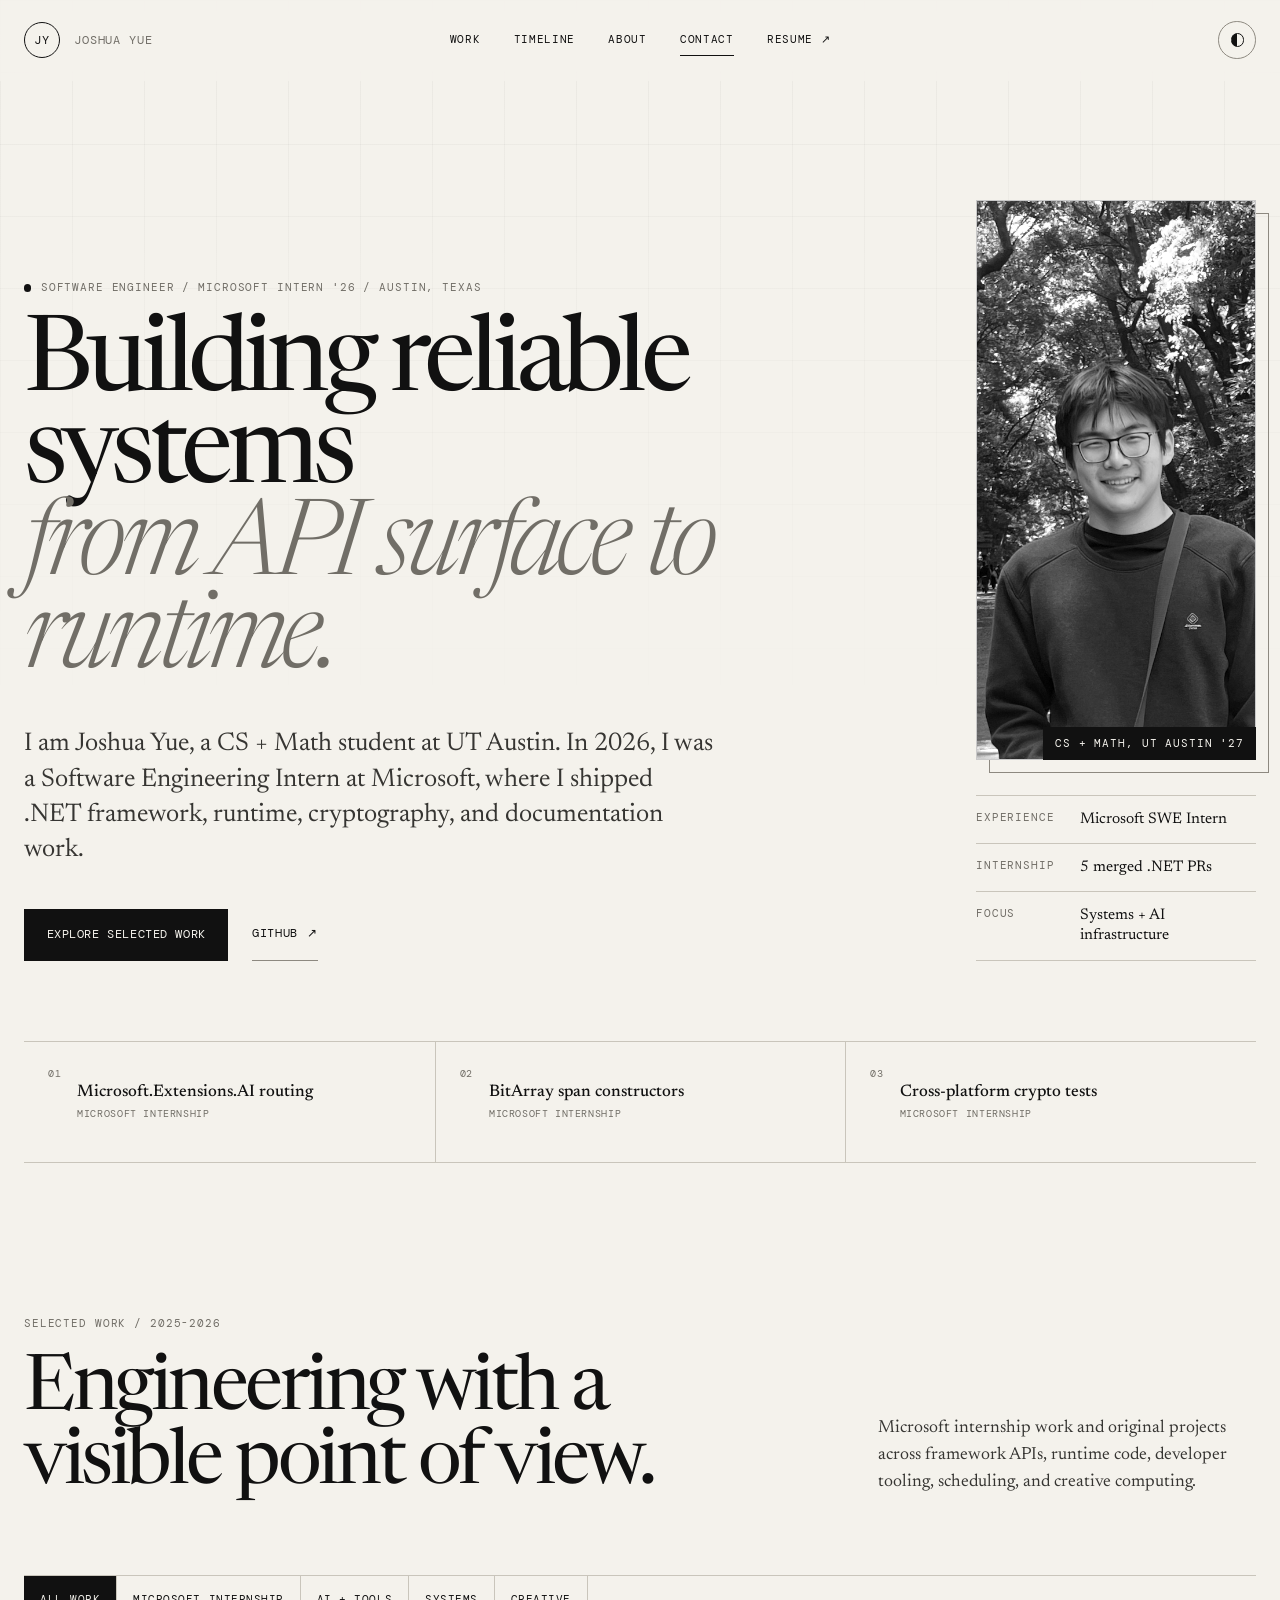
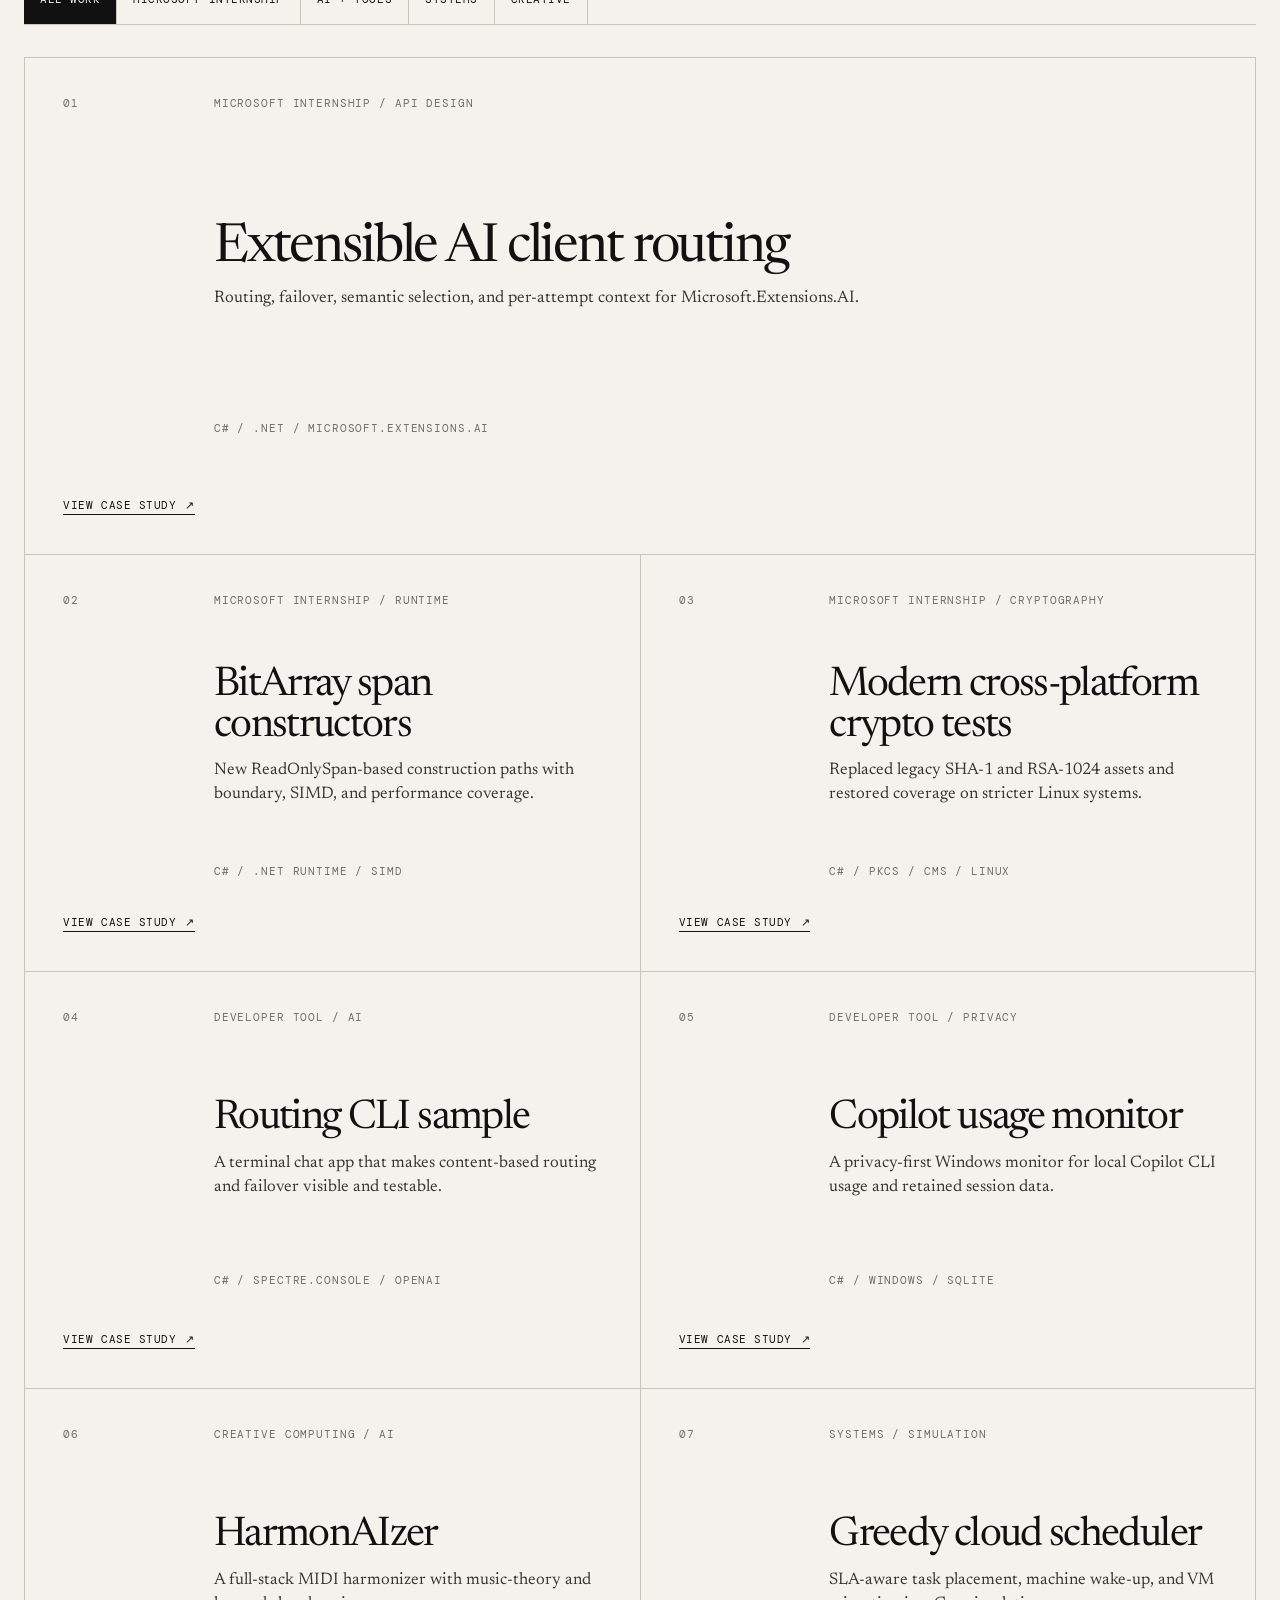
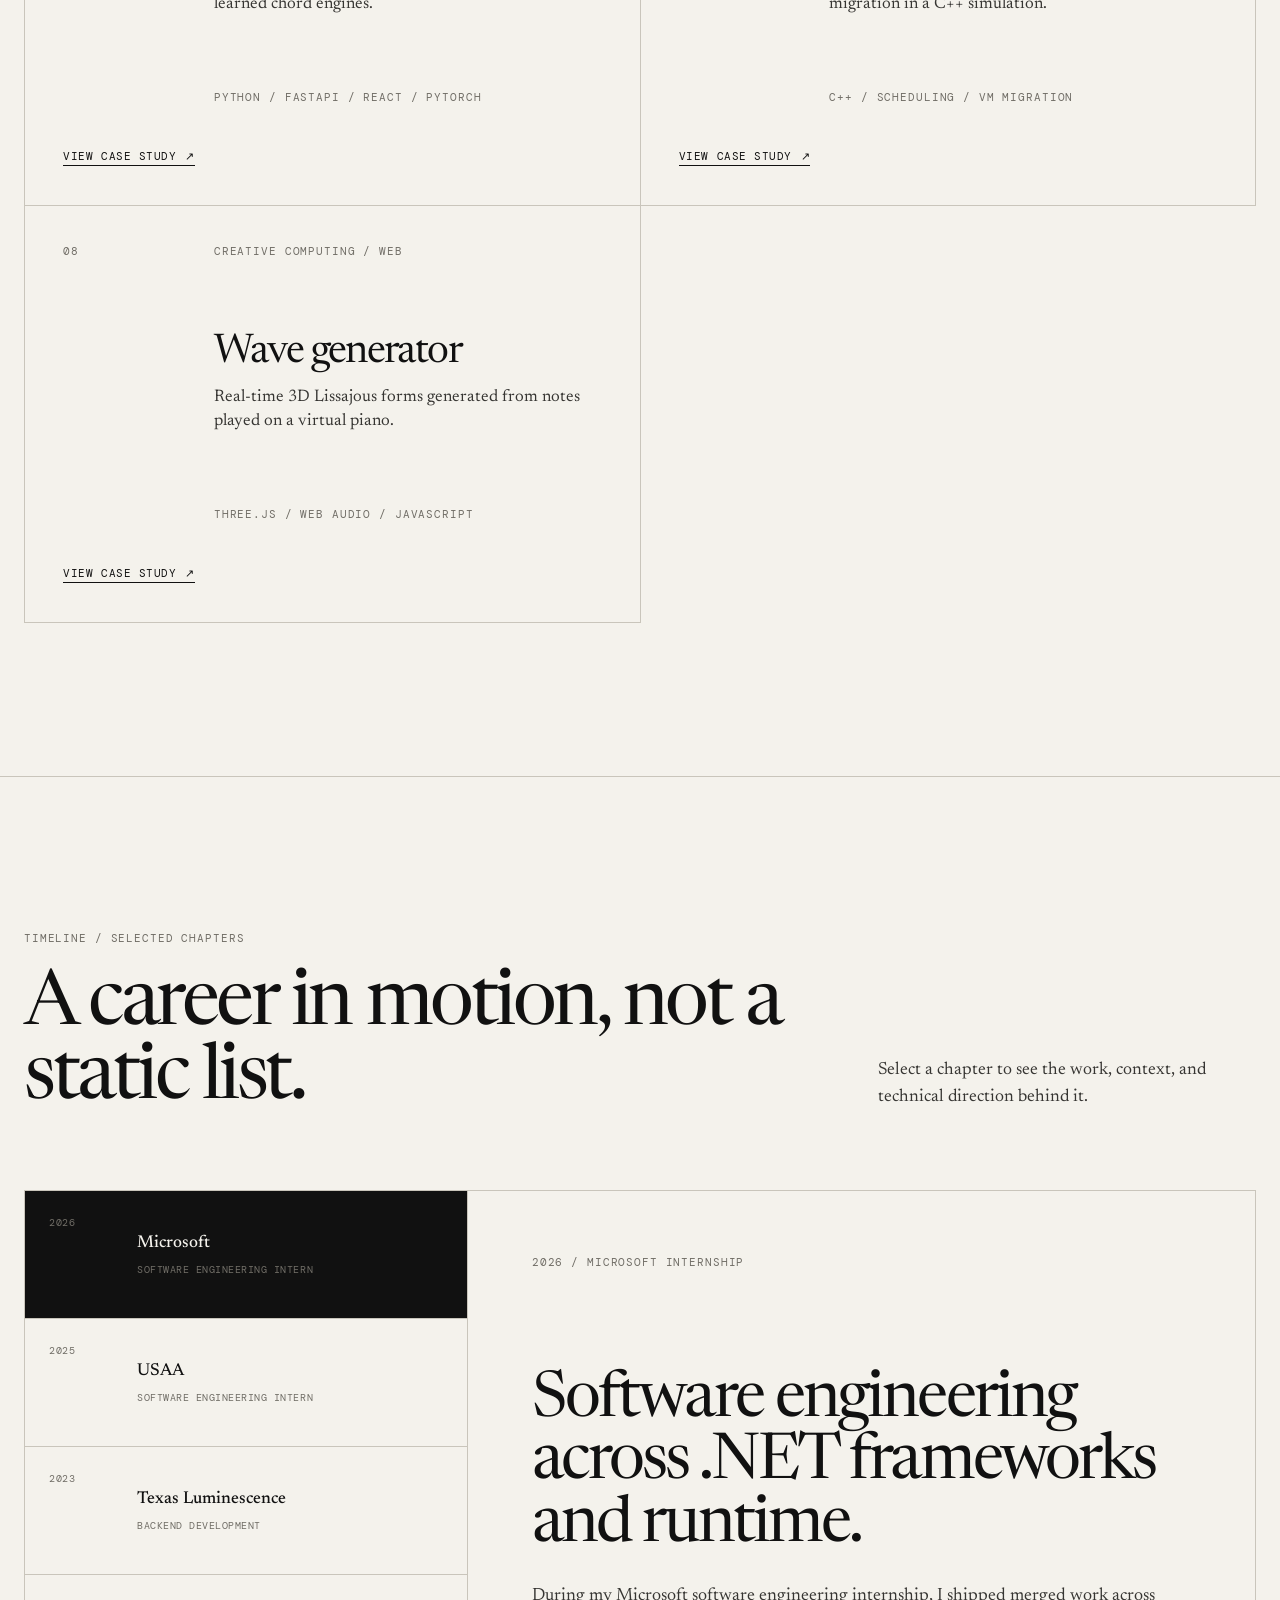
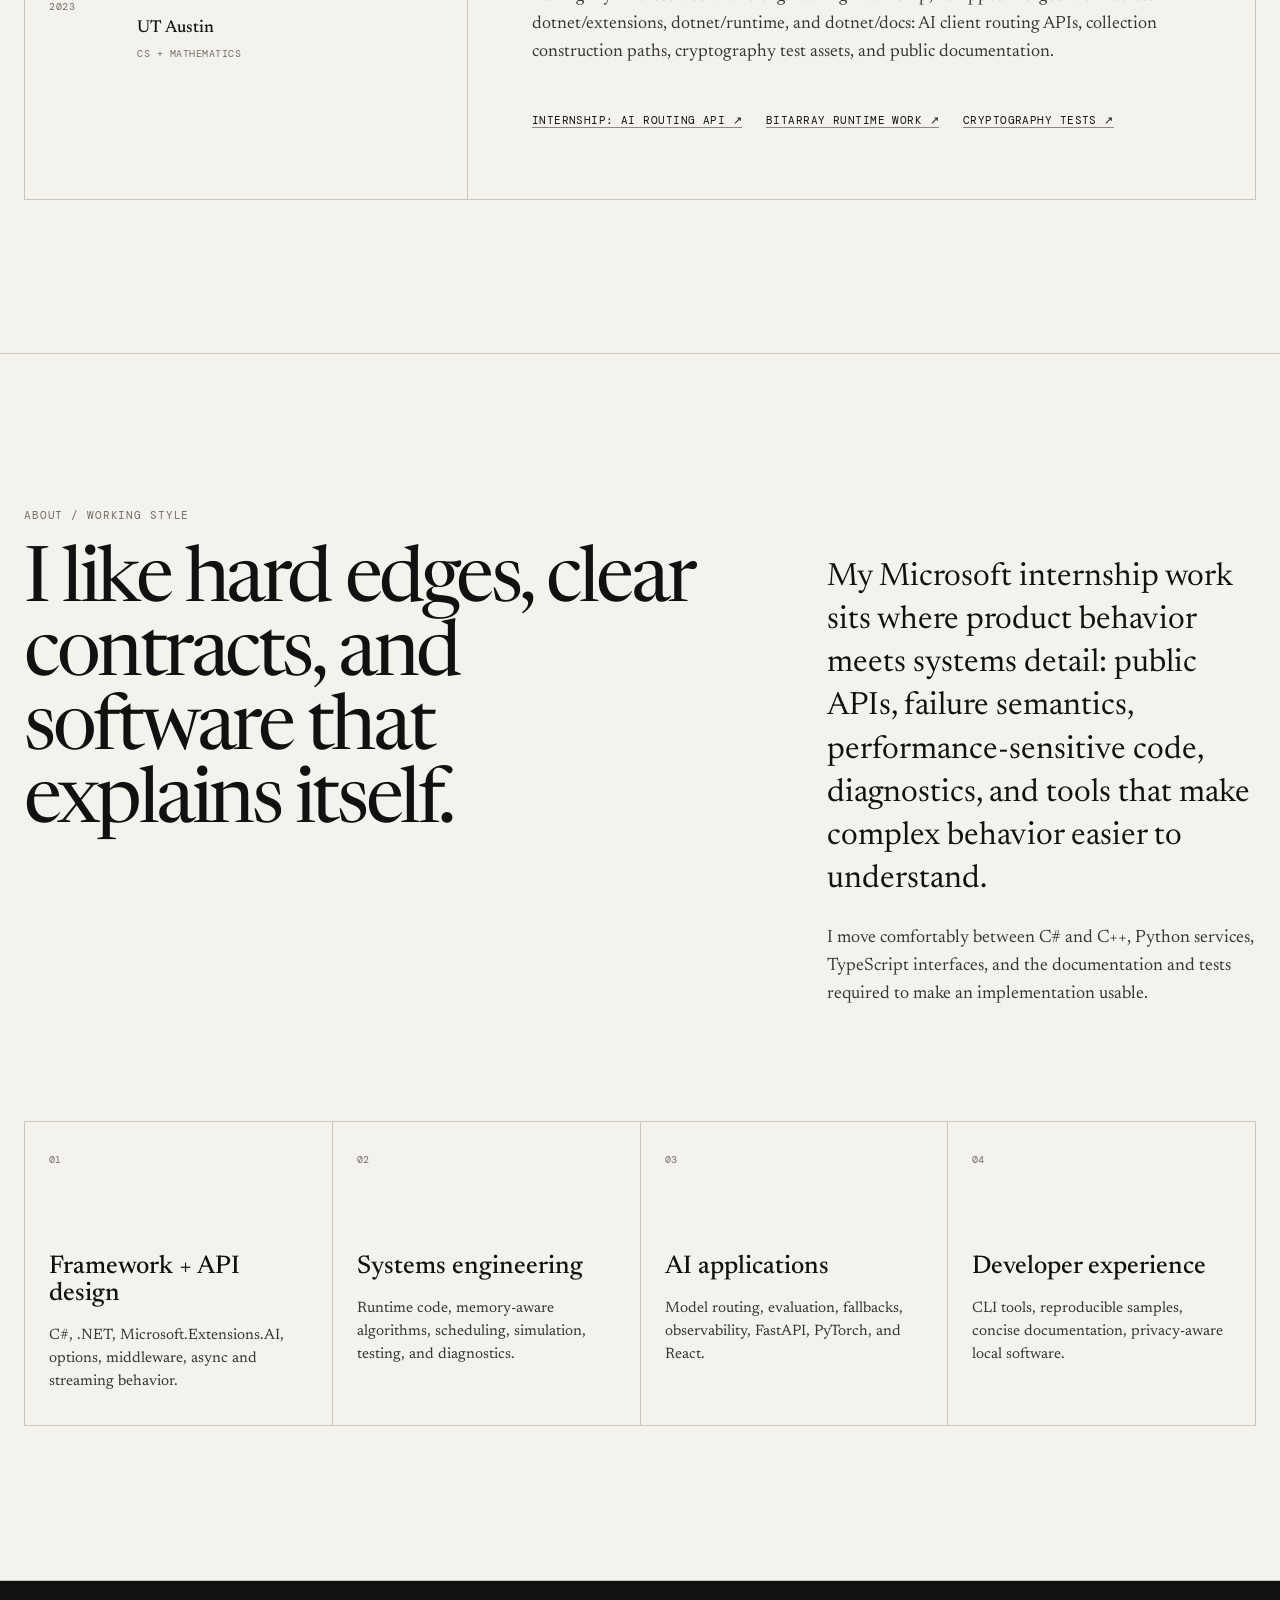
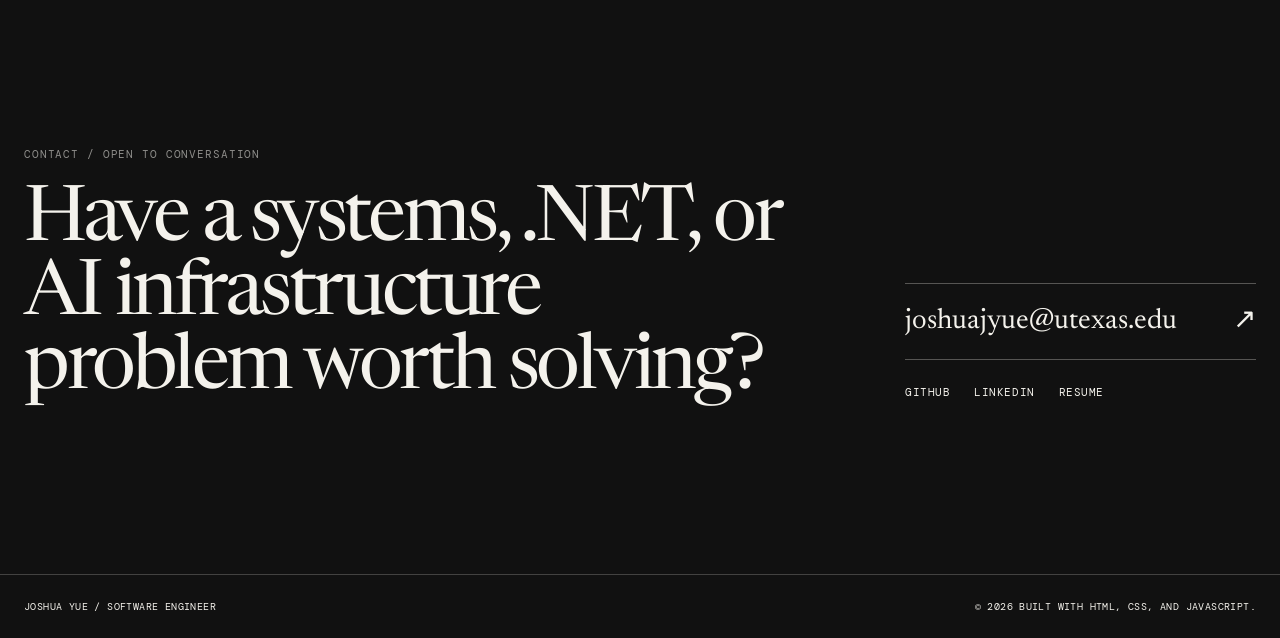
==== commit 1096abe2: "Redesign portfolio around Microsoft internship Co-authored-by: Copilot <223556219+Copilot@users.nore" ====
--- a/index.html
+++ b/index.html
@@ -3,471 +3,421 @@
 <head>
     <meta charset="UTF-8">
     <meta name="viewport" content="width=device-width, initial-scale=1.0">
-    <title>Joshua Yue - Developer Portfolio</title>
+    <meta name="description" content="Joshua Yue is a former Microsoft software engineering intern and UT Austin CS + Math student working on .NET, systems, AI infrastructure, and developer tooling.">
+    <meta name="theme-color" content="#f4f2ec">
+    <meta property="og:title" content="Joshua Yue - Software Engineer">
+    <meta property="og:description" content="Microsoft internship work across .NET, AI infrastructure, systems, and developer tooling.">
+    <meta property="og:type" content="website">
+    <meta property="og:url" content="https://joshuajyue.github.io/">
+    <meta property="og:image" content="https://joshuajyue.github.io/image.png">
+    <title>Joshua Yue - Software Engineer</title>
+    <link rel="preconnect" href="https://fonts.googleapis.com">
+    <link rel="preconnect" href="https://fonts.gstatic.com" crossorigin>
+    <link href="https://fonts.googleapis.com/css2?family=DM+Mono:wght@300;400;500&family=Newsreader:opsz,wght@6..72,300;6..72,400;6..72,500;6..72,600&display=swap" rel="stylesheet">
     <link rel="stylesheet" href="styles.css">
-    <link href="https://cdnjs.cloudflare.com/ajax/libs/font-awesome/6.0.0/css/all.min.css" rel="stylesheet">
-    <link href="https://fonts.googleapis.com/css2?family=Inter:wght@300;400;500;600;700&display=swap" rel="stylesheet">
+    <script>
+        const savedTheme = localStorage.getItem("portfolio-theme");
+        const systemDark = window.matchMedia("(prefers-color-scheme: dark)").matches;
+        document.documentElement.dataset.theme = savedTheme || (systemDark ? "dark" : "light");
+    </script>
 </head>
 <body>
-    <!-- Progressive Sine Wave Background -->
-    <svg id="sine-wave-svg" class="sine-wave-background">
-        <defs>
-            <linearGradient id="waveGradient" x1="0%" y1="0%" x2="100%" y2="0%">
-                <stop offset="0%" style="stop-color:var(--primary-color);stop-opacity:0.3" />
-                <stop offset="50%" style="stop-color:var(--secondary-color-accent);stop-opacity:0.5" />
-                <stop offset="100%" style="stop-color:var(--accent-color);stop-opacity:0.3" />
-            </linearGradient>
-        </defs>
-        <path id="sine-path" d="" stroke="url(#waveGradient)" stroke-width="3" fill="none" opacity="0.7" />
-        <path id="sine-path-2" d="" stroke="url(#waveGradient)" stroke-width="2" fill="none" opacity="0.6" />
-    </svg>
-
-    <!-- Navigation -->
-    <nav class="navbar">
-        <div class="nav-container">
-            <div class="nav-logo">
-                <a href="#home">Joshua Yue</a>
-            </div>
-            <ul class="nav-menu">
-                <li class="nav-item">
-                    <a href="#home" class="nav-link">Home</a>
-                </li>
-                <li class="nav-item">
-                    <a href="#about" class="nav-link">About</a>
-                </li>
-                <li class="nav-item">
-                    <a href="#projects" class="nav-link">Projects</a>
-                </li>
-                <li class="nav-item">
-                    <a href="#skills" class="nav-link">Skills</a>
-                </li>
-                <li class="nav-item">
-                    <a href="#contact" class="nav-link">Contact</a>
-                </li>
-                <li class="nav-item">
-                    <a href="./Resume.pdf" class="nav-link" target="_blank">Resume</a>
-                </li>
-            </ul>
-            <div class="nav-right">
-                <div class="theme-toggle" title="Toggle Dark Mode">
-                    <i class="fas fa-moon"></i>
-                </div>
-                <div class="hamburger">
-                    <span class="bar"></span>
-                    <span class="bar"></span>
-                    <span class="bar"></span>
-                </div>
-            </div>
+    <a class="skip-link" href="#main-content">Skip to content</a>
+    <div class="scroll-progress" aria-hidden="true"><span></span></div>
+
+    <header class="site-header">
+        <div class="site-header-inner">
+            <a class="wordmark" href="#top" aria-label="Joshua Yue, home">
+                <span>JY</span>
+                <span class="wordmark-name">Joshua Yue</span>
+            </a>
+
+            <button class="nav-toggle" type="button" aria-expanded="false" aria-controls="site-nav">
+                <span class="nav-toggle-label">Menu</span>
+                <span class="nav-toggle-lines" aria-hidden="true"><i></i><i></i></span>
+            </button>
+
+            <nav class="site-nav" id="site-nav" aria-label="Primary navigation">
+                <a href="#work">Work</a>
+                <a href="#timeline">Timeline</a>
+                <a href="#about">About</a>
+                <a href="#contact">Contact</a>
+                <a href="./Resume.pdf" target="_blank" rel="noopener">Resume <span aria-hidden="true">&nearr;</span></a>
+            </nav>
+
+            <button class="theme-toggle" type="button" aria-label="Use dark theme">
+                <span class="theme-toggle-mark" aria-hidden="true"></span>
+            </button>
         </div>
-    </nav>
-
-    <!-- Hero Section -->
-    <section id="home" class="hero">
-        <div class="hero-container">
-            <div class="hero-content">
-                <h1 class="hero-title">
-                    Hi, I'm Joshua Yue!
-                </h1>
-                <p class="hero-subtitle">Computer Science & Mathematics Student at UT Austin</p>
-                <p class="hero-description">
-                    Software engineer with experience in .NET, systems, AI infrastructure, and developer tooling.
-                    I contribute to upstream .NET projects and build practical AI and systems software.
-                </p>
-                <div class="hero-buttons">
-                    <a href="#projects" class="btn btn-primary">View My Work</a>
-                    <a href="./Resume.pdf" class="btn btn-secondary" target="_blank">
-                        <i class="fas fa-download"></i> Resume
+    </header>
+
+    <main id="main-content">
+        <section class="hero" id="top">
+            <div class="shell hero-grid">
+                <div class="hero-copy reveal">
+                    <p class="eyebrow"><span class="status-dot" aria-hidden="true"></span> Software engineer / Microsoft intern '26 / Austin, Texas</p>
+                    <h1>
+                        Building reliable systems
+                        <em>from API surface to runtime.</em>
+                    </h1>
+                    <p class="hero-lede">
+                        I am Joshua Yue, a CS + Math student at UT Austin. In 2026, I was a
+                        Software Engineering Intern at Microsoft, where I shipped .NET framework,
+                        runtime, cryptography, and documentation work.
+                    </p>
+                    <div class="hero-actions">
+                        <a class="button button-solid" href="#work">Explore selected work</a>
+                        <a class="button button-text" href="https://github.com/joshuajyue" target="_blank" rel="noopener">
+                            GitHub <span aria-hidden="true">&nearr;</span>
+                        </a>
+                    </div>
+                </div>
+
+                <aside class="hero-profile reveal" aria-label="Profile summary">
+                    <div class="portrait-frame">
+                        <img src="image.png" alt="Portrait of Joshua Yue" width="560" height="560">
+                        <span class="portrait-caption">CS + Math, UT Austin '27</span>
+                    </div>
+                    <dl class="hero-facts">
+                        <div>
+                            <dt>Experience</dt>
+                            <dd>Microsoft SWE Intern</dd>
+                        </div>
+                        <div>
+                            <dt>Internship</dt>
+                            <dd>5 merged .NET PRs</dd>
+                        </div>
+                        <div>
+                            <dt>Focus</dt>
+                            <dd>Systems + AI infrastructure</dd>
+                        </div>
+                    </dl>
+                </aside>
+            </div>
+
+            <div class="hero-index shell" aria-label="Selected Microsoft internship contributions">
+                <a href="https://github.com/dotnet/extensions/pull/7662" target="_blank" rel="noopener">
+                    <span>01</span>
+                    <strong>Microsoft.Extensions.AI routing</strong>
+                    <small>Microsoft internship</small>
+                </a>
+                <a href="https://github.com/dotnet/runtime/pull/131500" target="_blank" rel="noopener">
+                    <span>02</span>
+                    <strong>BitArray span constructors</strong>
+                    <small>Microsoft internship</small>
+                </a>
+                <a href="https://github.com/dotnet/runtime/pull/131783" target="_blank" rel="noopener">
+                    <span>03</span>
+                    <strong>Cross-platform crypto tests</strong>
+                    <small>Microsoft internship</small>
+                </a>
+            </div>
+        </section>
+
+        <section class="section work-section" id="work">
+            <div class="shell">
+                <div class="section-heading reveal">
+                    <div>
+                        <p class="eyebrow">Selected work / 2025-2026</p>
+                        <h2>Engineering with a visible point of view.</h2>
+                    </div>
+                    <p>
+                        Microsoft internship work and original projects across framework APIs,
+                        runtime code, developer tooling, scheduling, and creative computing.
+                    </p>
+                </div>
+
+                <div class="project-filters reveal" role="group" aria-label="Filter projects">
+                    <button type="button" data-filter="all" aria-pressed="true">All work</button>
+                    <button type="button" data-filter="microsoft" aria-pressed="false">Microsoft internship</button>
+                    <button type="button" data-filter="tools" aria-pressed="false">AI + tools</button>
+                    <button type="button" data-filter="systems" aria-pressed="false">Systems</button>
+                    <button type="button" data-filter="creative" aria-pressed="false">Creative</button>
+                </div>
+
+                <div class="project-grid">
+                    <article class="project-card project-card-featured reveal" data-category="microsoft tools" data-project="routing">
+                        <button class="project-card-trigger" type="button" aria-label="View details for Microsoft.Extensions.AI routing">
+                            <span class="project-number">01</span>
+                            <span class="project-type">Microsoft internship / API design</span>
+                            <h3>Extensible AI client routing</h3>
+                            <p>Routing, failover, semantic selection, and per-attempt context for Microsoft.Extensions.AI.</p>
+                            <span class="project-stack">C# / .NET / Microsoft.Extensions.AI</span>
+                            <span class="project-cta">View case study <span aria-hidden="true">&nearr;</span></span>
+                        </button>
+                    </article>
+
+                    <article class="project-card reveal" data-category="microsoft systems" data-project="bitarray">
+                        <button class="project-card-trigger" type="button" aria-label="View details for BitArray span constructors">
+                            <span class="project-number">02</span>
+                            <span class="project-type">Microsoft internship / Runtime</span>
+                            <h3>BitArray span constructors</h3>
+                            <p>New ReadOnlySpan-based construction paths with boundary, SIMD, and performance coverage.</p>
+                            <span class="project-stack">C# / .NET Runtime / SIMD</span>
+                            <span class="project-cta">View case study <span aria-hidden="true">&nearr;</span></span>
+                        </button>
+                    </article>
+
+                    <article class="project-card reveal" data-category="microsoft systems" data-project="crypto">
+                        <button class="project-card-trigger" type="button" aria-label="View details for cryptography test modernization">
+                            <span class="project-number">03</span>
+                            <span class="project-type">Microsoft internship / Cryptography</span>
+                            <h3>Modern cross-platform crypto tests</h3>
+                            <p>Replaced legacy SHA-1 and RSA-1024 assets and restored coverage on stricter Linux systems.</p>
+                            <span class="project-stack">C# / PKCS / CMS / Linux</span>
+                            <span class="project-cta">View case study <span aria-hidden="true">&nearr;</span></span>
+                        </button>
+                    </article>
+
+                    <article class="project-card reveal" data-category="tools" data-project="routing-cli">
+                        <button class="project-card-trigger" type="button" aria-label="View details for Routing CLI Sample">
+                            <span class="project-number">04</span>
+                            <span class="project-type">Developer tool / AI</span>
+                            <h3>Routing CLI sample</h3>
+                            <p>A terminal chat app that makes content-based routing and failover visible and testable.</p>
+                            <span class="project-stack">C# / Spectre.Console / OpenAI</span>
+                            <span class="project-cta">View case study <span aria-hidden="true">&nearr;</span></span>
+                        </button>
+                    </article>
+
+                    <article class="project-card reveal" data-category="tools systems" data-project="copilot-monitor">
+                        <button class="project-card-trigger" type="button" aria-label="View details for Copilot Usage Monitor">
+                            <span class="project-number">05</span>
+                            <span class="project-type">Developer tool / Privacy</span>
+                            <h3>Copilot usage monitor</h3>
+                            <p>A privacy-first Windows monitor for local Copilot CLI usage and retained session data.</p>
+                            <span class="project-stack">C# / Windows / SQLite</span>
+                            <span class="project-cta">View case study <span aria-hidden="true">&nearr;</span></span>
+                        </button>
+                    </article>
+
+                    <article class="project-card reveal" data-category="creative tools" data-project="harmonizer">
+                        <button class="project-card-trigger" type="button" aria-label="View details for HarmonAIzer">
+                            <span class="project-number">06</span>
+                            <span class="project-type">Creative computing / AI</span>
+                            <h3>HarmonAIzer</h3>
+                            <p>A full-stack MIDI harmonizer with music-theory and learned chord engines.</p>
+                            <span class="project-stack">Python / FastAPI / React / PyTorch</span>
+                            <span class="project-cta">View case study <span aria-hidden="true">&nearr;</span></span>
+                        </button>
+                    </article>
+
+                    <article class="project-card reveal" data-category="systems" data-project="cloudsim">
+                        <button class="project-card-trigger" type="button" aria-label="View details for Greedy Cloud Scheduler">
+                            <span class="project-number">07</span>
+                            <span class="project-type">Systems / Simulation</span>
+                            <h3>Greedy cloud scheduler</h3>
+                            <p>SLA-aware task placement, machine wake-up, and VM migration in a C++ simulation.</p>
+                            <span class="project-stack">C++ / Scheduling / VM migration</span>
+                            <span class="project-cta">View case study <span aria-hidden="true">&nearr;</span></span>
+                        </button>
+                    </article>
+
+                    <article class="project-card reveal" data-category="creative" data-project="wave-gen">
+                        <button class="project-card-trigger" type="button" aria-label="View details for Wave Generator">
+                            <span class="project-number">08</span>
+                            <span class="project-type">Creative computing / Web</span>
+                            <h3>Wave generator</h3>
+                            <p>Real-time 3D Lissajous forms generated from notes played on a virtual piano.</p>
+                            <span class="project-stack">Three.js / Web Audio / JavaScript</span>
+                            <span class="project-cta">View case study <span aria-hidden="true">&nearr;</span></span>
+                        </button>
+                    </article>
+                </div>
+            </div>
+        </section>
+
+        <section class="section timeline-section" id="timeline">
+            <div class="shell">
+                <div class="section-heading reveal">
+                    <div>
+                        <p class="eyebrow">Timeline / Selected chapters</p>
+                        <h2>A career in motion, not a static list.</h2>
+                    </div>
+                    <p>Select a chapter to see the work, context, and technical direction behind it.</p>
+                </div>
+
+                <div class="timeline-explorer reveal">
+                    <div class="timeline-tabs" role="tablist" aria-label="Career timeline">
+                        <button id="timeline-tab-2026" type="button" role="tab" aria-selected="true" aria-controls="timeline-panel-2026" tabindex="0" data-timeline="2026">
+                            <span>2026</span>
+                            <strong>Microsoft</strong>
+                            <small>Software engineering intern</small>
+                        </button>
+                        <button id="timeline-tab-2025" type="button" role="tab" aria-selected="false" aria-controls="timeline-panel-2025" tabindex="-1" data-timeline="2025">
+                            <span>2025</span>
+                            <strong>USAA</strong>
+                            <small>Software engineering intern</small>
+                        </button>
+                        <button id="timeline-tab-2023-work" type="button" role="tab" aria-selected="false" aria-controls="timeline-panel-2023-work" tabindex="-1" data-timeline="2023-work">
+                            <span>2023</span>
+                            <strong>Texas Luminescence</strong>
+                            <small>Backend development</small>
+                        </button>
+                        <button id="timeline-tab-2023-school" type="button" role="tab" aria-selected="false" aria-controls="timeline-panel-2023-school" tabindex="-1" data-timeline="2023-school">
+                            <span>2023</span>
+                            <strong>UT Austin</strong>
+                            <small>CS + Mathematics</small>
+                        </button>
+                    </div>
+
+                    <div class="timeline-panels">
+                        <article id="timeline-panel-2026" role="tabpanel" aria-labelledby="timeline-tab-2026" data-timeline-panel="2026">
+                            <p class="timeline-kicker">2026 / Microsoft internship</p>
+                            <h3>Software engineering across .NET frameworks and runtime.</h3>
+                            <p>
+                                During my Microsoft software engineering internship, I shipped merged work across
+                                dotnet/extensions, dotnet/runtime, and dotnet/docs: AI client routing APIs,
+                                collection construction paths, cryptography test assets, and public documentation.
+                            </p>
+                            <ul class="timeline-links">
+                                <li><a href="https://github.com/dotnet/extensions/pull/7662" target="_blank" rel="noopener">Internship: AI routing API <span>&nearr;</span></a></li>
+                                <li><a href="https://github.com/dotnet/runtime/pull/131500" target="_blank" rel="noopener">BitArray runtime work <span>&nearr;</span></a></li>
+                                <li><a href="https://github.com/dotnet/runtime/pull/131783" target="_blank" rel="noopener">Cryptography tests <span>&nearr;</span></a></li>
+                            </ul>
+                        </article>
+
+                        <article id="timeline-panel-2025" role="tabpanel" aria-labelledby="timeline-tab-2025" data-timeline-panel="2025" hidden>
+                            <p class="timeline-kicker">Industry experience</p>
+                            <h3>Cloud infrastructure and data engineering at enterprise scale.</h3>
+                            <p>
+                                Worked as a software engineering intern at USAA on cloud infrastructure,
+                                data engineering, and production software systems.
+                            </p>
+                            <dl class="timeline-detail-list">
+                                <div><dt>Role</dt><dd>Software Engineering Intern</dd></div>
+                                <div><dt>Focus</dt><dd>Cloud, data, enterprise systems</dd></div>
+                            </dl>
+                        </article>
+
+                        <article id="timeline-panel-2023-work" role="tabpanel" aria-labelledby="timeline-tab-2023-work" data-timeline-panel="2023-work" hidden>
+                            <p class="timeline-kicker">Early engineering</p>
+                            <h3>Backend services for an AI-based web application.</h3>
+                            <p>
+                                Developed and maintained backend functionality at Texas Luminescence,
+                                with an emphasis on secure data storage and scalable application behavior.
+                            </p>
+                            <dl class="timeline-detail-list">
+                                <div><dt>Role</dt><dd>Backend Developer</dd></div>
+                                <div><dt>Focus</dt><dd>Services, storage, scalability</dd></div>
+                            </dl>
+                        </article>
+
+                        <article id="timeline-panel-2023-school" role="tabpanel" aria-labelledby="timeline-tab-2023-school" data-timeline-panel="2023-school" hidden>
+                            <p class="timeline-kicker">Education</p>
+                            <h3>Computer Science and Mathematics at UT Austin.</h3>
+                            <p>
+                                Building a foundation across algorithms, systems, software engineering,
+                                linear algebra, and the mathematical ideas behind modern computing.
+                            </p>
+                            <dl class="timeline-detail-list">
+                                <div><dt>Degree</dt><dd>CS + Mathematics</dd></div>
+                                <div><dt>Expected</dt><dd>2027</dd></div>
+                            </dl>
+                        </article>
+                    </div>
+                </div>
+            </div>
+        </section>
+
+        <section class="section about-section" id="about">
+            <div class="shell">
+                <div class="about-grid">
+                    <div class="about-title reveal">
+                        <p class="eyebrow">About / Working style</p>
+                        <h2>I like hard edges, clear contracts, and software that explains itself.</h2>
+                    </div>
+                    <div class="about-copy reveal">
+                        <p class="about-lede">
+                            My Microsoft internship work sits where product behavior meets systems detail:
+                            public APIs, failure semantics, performance-sensitive code, diagnostics,
+                            and tools that make complex behavior easier to understand.
+                        </p>
+                        <p>
+                            I move comfortably between C# and C++, Python services, TypeScript interfaces,
+                            and the documentation and tests required to make an implementation usable.
+                        </p>
+                    </div>
+                </div>
+
+                <div class="capability-grid">
+                    <article class="capability reveal">
+                        <span>01</span>
+                        <h3>Framework + API design</h3>
+                        <p>C#, .NET, Microsoft.Extensions.AI, options, middleware, async and streaming behavior.</p>
+                    </article>
+                    <article class="capability reveal">
+                        <span>02</span>
+                        <h3>Systems engineering</h3>
+                        <p>Runtime code, memory-aware algorithms, scheduling, simulation, testing, and diagnostics.</p>
+                    </article>
+                    <article class="capability reveal">
+                        <span>03</span>
+                        <h3>AI applications</h3>
+                        <p>Model routing, evaluation, fallbacks, observability, FastAPI, PyTorch, and React.</p>
+                    </article>
+                    <article class="capability reveal">
+                        <span>04</span>
+                        <h3>Developer experience</h3>
+                        <p>CLI tools, reproducible samples, concise documentation, privacy-aware local software.</p>
+                    </article>
+                </div>
+            </div>
+        </section>
+
+        <section class="contact-section" id="contact">
+            <div class="shell contact-grid">
+                <div class="reveal">
+                    <p class="eyebrow">Contact / Open to conversation</p>
+                    <h2>Have a systems, .NET, or AI infrastructure problem worth solving?</h2>
+                </div>
+                <div class="contact-actions reveal">
+                    <a class="contact-email" href="mailto:joshuajyue@utexas.edu">
+                        joshuajyue@utexas.edu <span aria-hidden="true">&nearr;</span>
                     </a>
-                    <a href="#contact" class="btn btn-secondary">Get In Touch</a>
-                </div>
-            </div>
-            <div class="hero-image">
-                <img src="image.png" alt="Joshua Yue" class="profile-image">
-            </div>
-        </div>
-    </section>
-
-    <!-- About Section -->
-    <section id="about" class="about">
-        <div class="container">
-            <h2 class="section-title">About Me</h2>
-            <div class="about-content">
-                <div class="about-text">
-                    <p>
-                        I'm a Computer Science and Mathematics student at the University of Texas at Austin, graduating in
-                        2027. My work spans systems programming, AI client infrastructure, developer tools, and full-stack
-                        applications.
-                    </p>
-                    <p>
-                        Recent open-source contributions include experimental routing APIs in
-                        <a href="https://github.com/dotnet/extensions/pull/7662">Microsoft.Extensions.AI</a>,
-                        new <a href="https://github.com/dotnet/runtime/pull/131500">BitArray span constructors</a>,
-                        and <a href="https://github.com/dotnet/runtime/pull/131783">cross-platform cryptography test updates</a>.
-                    </p>
-                    <div class="about-stats">
-                        <div class="stat">
-                            <h3>5</h3>
-                            <p>Merged Upstream PRs</p>
-                        </div>
-                        <div class="stat">
-                            <h3>2</h3>
-                            <p>.NET Repositories</p>
-                        </div>
-                        <div class="stat">
-                            <h3>2027</h3>
-                            <p>Expected Graduation</p>
-                        </div>
-                    </div>
-                </div>
-                
-                <!-- Timeline Section -->
-                <div class="timeline-section">
-                    <h3 class="timeline-title">My Journey</h3>
-                    <div class="timeline">
-                        <div class="timeline-item">
-                            <div class="timeline-date">2026</div>
-                            <div class="timeline-content">
-                                <h4>Upstream .NET Contributor</h4>
-                                <p class="timeline-company">dotnet/extensions, dotnet/runtime, and dotnet/docs</p>
-                                <p>Contributed AI routing APIs, runtime collection improvements, cryptography test modernization, and documentation.</p>
-                            </div>
-                        </div>
-
-                        <div class="timeline-item">
-                            <div class="timeline-date">2025</div>
-                            <div class="timeline-content">
-                                <h4>Software Engineering Intern</h4>
-                                <p class="timeline-company">USAA</p>
-                                <p>Worked on cloud infrastructure, data engineering, and enterprise software systems.</p>
-                            </div>
-                        </div>
-                        
-                        <div class="timeline-item">
-                            <div class="timeline-date">2023</div>
-                            <div class="timeline-content">
-                                <h4>Backend Developer</h4>
-                                <p class="timeline-company">Texas Luminescence</p>
-                                <p>Developed and maintained backend services for AI-based web application, focusing on secure data storage and scalability.</p>
-                            </div>
-                        </div>
-                        
-                        <div class="timeline-item">
-                            <div class="timeline-date">2023</div>
-                            <div class="timeline-content">
-                                <h4>Started Computer Science and Math</h4>
-                                <p class="timeline-company">University of Texas at Austin</p>
-                                <p>Began my journey in Computer Science and Mathematics, maintaining a 3.98 GPA while exploring various fields of technology.</p>
-                            </div>
-                        </div>
-                        
-                    </div>
-                </div>
-            </div>
-        </div>
-    </section>
-
-    <!-- Projects Section -->
-    <section id="projects" class="projects">
-        <div class="container">
-            <h2 class="section-title">Featured Projects</h2>
-            <div class="projects-grid">
-                <!-- Microsoft.Extensions.AI routing -->
-                <div class="project-card">
-                    <div class="project-image">
-                        <i class="fas fa-route"></i>
-                    </div>
-                    <div class="project-content">
-                        <h3>Microsoft.Extensions.AI Routing</h3>
-                        <p>Added extensible chat-client routing, failover, semantic selection, routing context, and per-attempt diagnostics to Microsoft.Extensions.AI.</p>
-                        <div class="project-tech">
-                            <span class="tech-tag">C#</span>
-                            <span class="tech-tag">.NET</span>
-                            <span class="tech-tag">Microsoft.Extensions.AI</span>
-                            <span class="tech-tag">API Design</span>
-                        </div>
-                        <div class="project-links">
-                            <a href="https://github.com/dotnet/extensions/pull/7662" class="project-link">
-                                <i class="fab fa-github"></i> Main PR
-                            </a>
-                            <a href="https://github.com/dotnet/extensions/pull/7685" class="project-link">
-                                <i class="fab fa-github"></i> Follow-up
-                            </a>
-                        </div>
-                    </div>
-                </div>
-
-                <!-- BitArray runtime contribution -->
-                <div class="project-card">
-                    <div class="project-image">
-                        <i class="fas fa-microchip"></i>
-                    </div>
-                    <div class="project-content">
-                        <h3>.NET Runtime BitArray</h3>
-                        <p>Added ReadOnlySpan constructors for bool, byte, and int data, with boundary, SIMD-aware, and performance validation.</p>
-                        <div class="project-tech">
-                            <span class="tech-tag">C#</span>
-                            <span class="tech-tag">.NET Runtime</span>
-                            <span class="tech-tag">SIMD</span>
-                            <span class="tech-tag">Testing</span>
-                        </div>
-                        <div class="project-links">
-                            <a href="https://github.com/dotnet/runtime/pull/131500" class="project-link">
-                                <i class="fab fa-github"></i> Merged PR
-                            </a>
-                        </div>
-                    </div>
-                </div>
-
-                <!-- Cryptography runtime contribution -->
-                <div class="project-card">
-                    <div class="project-image">
-                        <i class="fas fa-shield-alt"></i>
-                    </div>
-                    <div class="project-content">
-                        <h3>.NET Cryptography Tests</h3>
-                        <p>Modernized PKCS/CMS test assets from SHA-1 and RSA-1024 to SHA-256 and RSA-2048, re-enabling tests on stricter Linux platforms.</p>
-                        <div class="project-tech">
-                            <span class="tech-tag">C#</span>
-                            <span class="tech-tag">Cryptography</span>
-                            <span class="tech-tag">PKCS</span>
-                            <span class="tech-tag">Cross-Platform</span>
-                        </div>
-                        <div class="project-links">
-                            <a href="https://github.com/dotnet/runtime/pull/131783" class="project-link">
-                                <i class="fab fa-github"></i> Merged PR
-                            </a>
-                        </div>
-                    </div>
-                </div>
-
-                <!-- Routing CLI sample -->
-                <div class="project-card">
-                    <div class="project-image">
-                        <i class="fas fa-terminal"></i>
-                    </div>
-                    <div class="project-content">
-                        <h3>Routing CLI Sample</h3>
-                        <p>Terminal chat application demonstrating content-based model routing, route-specific options, simulated providers, and failover.</p>
-                        <div class="project-tech">
-                            <span class="tech-tag">C#</span>
-                            <span class="tech-tag">.NET</span>
-                            <span class="tech-tag">Spectre.Console</span>
-                            <span class="tech-tag">AI Routing</span>
-                        </div>
-                        <div class="project-links">
-                            <a href="https://github.com/joshuajyue/routing-cli-sample" class="project-link">
-                                <i class="fab fa-github"></i> Code
-                            </a>
-                        </div>
-                    </div>
-                </div>
-
-                <!-- Copilot usage monitor -->
-                <div class="project-card">
-                    <div class="project-image">
-                        <i class="fas fa-chart-line"></i>
-                    </div>
-                    <div class="project-content">
-                        <h3>Copilot Usage Monitor</h3>
-                        <p>Privacy-first Windows desktop monitor that reads local GitHub Copilot CLI usage data without displaying prompts or uploading telemetry.</p>
-                        <div class="project-tech">
-                            <span class="tech-tag">C#</span>
-                            <span class="tech-tag">Windows</span>
-                            <span class="tech-tag">SQLite</span>
-                            <span class="tech-tag">Developer Tools</span>
-                        </div>
-                        <div class="project-links">
-                            <a href="https://github.com/joshuajyue/copilot-usage-monitor" class="project-link">
-                                <i class="fab fa-github"></i> Code
-                            </a>
-                        </div>
-                    </div>
-                </div>
-
-                <!-- HarmonAIzer -->
-                <div class="project-card">
-                    <div class="project-image">
-                        <i class="fas fa-music"></i>
-                    </div>
-                    <div class="project-content">
-                        <h3>HarmonAIzer</h3>
-                        <p>Full-stack MIDI harmonizer with rule-based music-theory and PyTorch chord engines, an interactive React piano, and MIDI export.</p>
-                        <div class="project-tech">
-                            <span class="tech-tag">Python</span>
-                            <span class="tech-tag">FastAPI</span>
-                            <span class="tech-tag">React</span>
-                            <span class="tech-tag">PyTorch</span>
-                        </div>
-                        <div class="project-links">
-                            <a href="https://github.com/joshuajyue/harmonizer" class="project-link">
-                                <i class="fab fa-github"></i> Code
-                            </a>
-                        </div>
-                    </div>
-                </div>
-
-                <!-- Cloud Scheduler -->
-                <div class="project-card">
-                    <div class="project-image">
-                        <i class="fas fa-cloud"></i>
-                    </div>
-                    <div class="project-content">
-                        <h3>Greedy Cloud Scheduler</h3>
-                        <p>C++ scheduler that prioritizes simulated workloads by SLA and GPU capability, wakes compatible machines, and migrates VMs to consolidate utilization.</p>
-                        <div class="project-tech">
-                            <span class="tech-tag">C++</span>
-                            <span class="tech-tag">Scheduling</span>
-                            <span class="tech-tag">Simulation</span>
-                            <span class="tech-tag">VM Migration</span>
-                        </div>
-                        <div class="project-links">
-                            <a href="https://github.com/joshuajyue/cloudsim_eec" class="project-link">
-                                <i class="fab fa-github"></i> Code
-                            </a>
-                        </div>
-                    </div>
-                </div>
-
-                <!-- Wave Generator -->
-                <div class="project-card">
-                    <div class="project-image">
-                        <i class="fas fa-wave-square"></i>
-                    </div>
-                    <div class="project-content">
-                        <h3>Wave Generator</h3>
-                        <p>Interactive 3D Lissajous music visualizer with a virtual piano, Three.js rendering, and Web Audio synthesis.</p>
-                        <div class="project-tech">
-                            <span class="tech-tag">JavaScript</span>
-                            <span class="tech-tag">Three.js</span>
-                            <span class="tech-tag">Web Audio</span>
-                            <span class="tech-tag">3D Graphics</span>
-                        </div>
-                        <div class="project-links">
-                            <a href="https://joshuajyue.github.io/wave-gen/" class="project-link">
-                                <i class="fas fa-external-link-alt"></i> Demo
-                            </a>
-                            <a href="https://github.com/joshuajyue/wave-gen" class="project-link">
-                                <i class="fab fa-github"></i> Code
-                            </a>
-                        </div>
-                    </div>
-                </div>
-            </div>
-        </div>
-    </section>
-
-    <!-- Skills Section -->
-    <section id="skills" class="skills">
-        <div class="container">
-            <h2 class="section-title">Skills & Technologies</h2>
-            <div class="skills-grid">
-                <div class="skill-category">
-                    <h3>Programming Languages</h3>
-                    <div class="skill-items">
-                        <span class="skill-item">C#</span>
-                        <span class="skill-item">Java</span>
-                        <span class="skill-item">C/C++</span>
-                        <span class="skill-item">Python</span>
-                        <span class="skill-item">JavaScript</span>
-                        <span class="skill-item">TypeScript</span>
-                        <span class="skill-item">Go</span>
-                        <span class="skill-item">R</span>
-                        <span class="skill-item">SQL</span>
-                    </div>
-                </div>
-                <div class="skill-category">
-                    <h3>Frameworks & Libraries</h3>
-                    <div class="skill-items">
-                        <span class="skill-item">.NET</span>
-                        <span class="skill-item">Blazor</span>
-                        <span class="skill-item">Microsoft.Extensions.AI</span>
-                        <span class="skill-item">React</span>
-                        <span class="skill-item">FastAPI</span>
-                        <span class="skill-item">Flask</span>
-                        <span class="skill-item">Django</span>
-                        <span class="skill-item">Node.js</span>
-                        <span class="skill-item">PyTorch</span>
-                        <span class="skill-item">Scikit-Learn</span>
-                        <span class="skill-item">Pandas</span>
-                    </div>
-                </div>
-                <div class="skill-category">
-                    <h3>Cloud & DevOps</h3>
-                    <div class="skill-items">
-                        <span class="skill-item">AWS</span>
-                        <span class="skill-item">AWS Glue</span>
-                        <span class="skill-item">Docker</span>
-                        <span class="skill-item">Terraform</span>
-                        <span class="skill-item">GitLab CI/CD</span>
-                        <span class="skill-item">Apache Spark</span>
-                        <span class="skill-item">Apache Iceberg</span>
-                    </div>
-                </div>
-                <div class="skill-category">
-                    <h3>Data & Databases</h3>
-                    <div class="skill-items">
-                        <span class="skill-item">PostgreSQL</span>
-                        <span class="skill-item">Snowflake</span>
-                        <span class="skill-item">DBT</span>
-                        <span class="skill-item">Data Pipelines</span>
-                        <span class="skill-item">Machine Learning</span>
-                        <span class="skill-item">CatBoost</span>
-                        <span class="skill-item">Music21</span>
-                    </div>
-                </div>
-            </div>
-        </div>
-    </section>
-
-    <!-- Contact Section -->
-    <section id="contact" class="contact">
-        <div class="container">
-            <h2 class="section-title">Get In Touch</h2>
-            <div class="contact-content">
-                <div class="contact-info">
-                    <p>I'm always open to discussing new opportunities, interesting projects, or just having a chat about technology!</p>
-                    <div class="contact-methods">
-                        <div class="contact-method">
-                            <i class="fas fa-envelope"></i>
-                            <span>joshuajyue@utexas.edu</span>
-                        </div>
-                        <div class="contact-method">
-                            <i class="fab fa-linkedin"></i>
-                            <span>linkedin.com/in/joshuajyue</span>
-                        </div>
-                        <div class="contact-method">
-                            <i class="fab fa-github"></i>
-                            <span>github.com/joshuajyue</span>
-                        </div>
-                    </div>
-                </div>
-                <form class="contact-form">
-                    <div class="form-group">
-                        <input type="text" name="name" placeholder="Your Name" required>
-                    </div>
-                    <div class="form-group">
-                        <input type="email" name="email" placeholder="Your Email" required>
-                    </div>
-                    <div class="form-group">
-                        <textarea name="message" placeholder="Your Message" rows="5" required></textarea>
-                    </div>
-                    <button type="submit" class="btn btn-primary">Send Message</button>
-                </form>
-            </div>
-        </div>
-    </section>
-
-    <!-- Footer -->
-    <footer class="footer">
-        <div class="container">
-            <p>&copy; 2026 Joshua Yue. All rights reserved.</p>
-            <div class="social-links">
-                <a href="https://github.com/joshuajyue" aria-label="GitHub"><i class="fab fa-github"></i></a>
-                <a href="https://www.linkedin.com/in/joshuajyue/" aria-label="LinkedIn"><i class="fab fa-linkedin"></i></a>
-                <a href="mailto:joshuajyue@utexas.edu" aria-label="Email"><i class="fas fa-envelope"></i></a>
-            </div>
+                    <div class="contact-links">
+                        <a href="https://github.com/joshuajyue" target="_blank" rel="noopener">GitHub</a>
+                        <a href="https://www.linkedin.com/in/joshuajyue/" target="_blank" rel="noopener">LinkedIn</a>
+                        <a href="./Resume.pdf" target="_blank" rel="noopener">Resume</a>
+                    </div>
+                </div>
+            </div>
+        </section>
+    </main>
+
+    <footer class="site-footer">
+        <div class="shell">
+            <p>Joshua Yue <span aria-hidden="true">/</span> Software engineer</p>
+            <p>&copy; <span id="current-year">2026</span> Built with HTML, CSS, and JavaScript.</p>
         </div>
     </footer>
+
+    <dialog class="project-dialog" id="project-dialog" aria-labelledby="project-dialog-title">
+        <div class="project-dialog-shell">
+            <button class="dialog-close" type="button" aria-label="Close project details">
+                <span aria-hidden="true"></span>
+            </button>
+            <div class="dialog-index">
+                <span id="project-dialog-number"></span>
+                <span id="project-dialog-meta"></span>
+            </div>
+            <div class="dialog-content">
+                <h2 id="project-dialog-title"></h2>
+                <p class="dialog-summary" id="project-dialog-summary"></p>
+                <div class="dialog-columns">
+                    <div>
+                        <p class="dialog-label">What changed</p>
+                        <ul id="project-dialog-highlights"></ul>
+                    </div>
+                    <div>
+                        <p class="dialog-label">Technology</p>
+                        <div class="dialog-tags" id="project-dialog-tags"></div>
+                    </div>
+                </div>
+                <div class="dialog-links" id="project-dialog-links"></div>
+            </div>
+        </div>
+    </dialog>
 
     <script src="script.js"></script>
 </body>
--- a/styles.css
+++ b/styles.css
@@ -1,1045 +1,1495 @@
-/* Reset and Base Styles */
-* {
+:root {
+    color-scheme: light;
+    --paper: #f4f2ec;
+    --paper-raised: #fbfaf6;
+    --ink: #111111;
+    --ink-soft: #363532;
+    --muted: #716e67;
+    --line: #c9c5bb;
+    --line-strong: #8d8980;
+    --inverse: #f4f2ec;
+    --header: rgba(244, 242, 236, 0.88);
+    --shadow: rgba(17, 17, 17, 0.12);
+    --serif: "Newsreader", Georgia, "Times New Roman", serif;
+    --mono: "DM Mono", "SFMono-Regular", Consolas, monospace;
+    --ease: cubic-bezier(0.22, 1, 0.36, 1);
+}
+
+[data-theme="dark"] {
+    color-scheme: dark;
+    --paper: #0d0d0d;
+    --paper-raised: #161616;
+    --ink: #f2f0e9;
+    --ink-soft: #d0cdc5;
+    --muted: #9d9990;
+    --line: #393836;
+    --line-strong: #77736b;
+    --inverse: #111111;
+    --header: rgba(13, 13, 13, 0.88);
+    --shadow: rgba(0, 0, 0, 0.42);
+}
+
+*,
+*::before,
+*::after {
+    box-sizing: border-box;
+}
+
+html {
+    scroll-behavior: smooth;
+    scroll-padding-top: 6rem;
+}
+
+body {
+    margin: 0;
+    min-width: 320px;
+    overflow-x: clip;
+    background: var(--paper);
+    color: var(--ink);
+    font-family: var(--serif);
+    font-size: 18px;
+    line-height: 1.55;
+    text-rendering: optimizeLegibility;
+    -webkit-font-smoothing: antialiased;
+    transition: background-color 220ms ease, color 220ms ease;
+}
+
+body::before {
+    position: fixed;
+    inset: 0;
+    z-index: -1;
+    background-image:
+        linear-gradient(to right, color-mix(in srgb, var(--ink) 4%, transparent) 1px, transparent 1px),
+        linear-gradient(to bottom, color-mix(in srgb, var(--ink) 4%, transparent) 1px, transparent 1px);
+    background-size: 72px 72px;
+    content: "";
+    mask-image: linear-gradient(to bottom, black, transparent 80%);
+    pointer-events: none;
+}
+
+body.dialog-open {
+    overflow: hidden;
+}
+
+button,
+a {
+    -webkit-tap-highlight-color: transparent;
+}
+
+button {
+    color: inherit;
+    font: inherit;
+}
+
+a {
+    color: inherit;
+}
+
+img {
+    display: block;
+    max-width: 100%;
+}
+
+::selection {
+    background: var(--ink);
+    color: var(--paper);
+}
+
+:focus-visible {
+    outline: 2px solid var(--ink);
+    outline-offset: 4px;
+}
+
+.skip-link {
+    position: fixed;
+    top: 0.75rem;
+    left: 0.75rem;
+    z-index: 200;
+    padding: 0.65rem 0.9rem;
+    background: var(--ink);
+    color: var(--paper);
+    font-family: var(--mono);
+    font-size: 0.75rem;
+    text-decoration: none;
+    transform: translateY(-180%);
+    transition: transform 180ms ease;
+}
+
+.skip-link:focus {
+    transform: translateY(0);
+}
+
+.scroll-progress {
+    position: fixed;
+    top: 0;
+    right: 0;
+    left: 0;
+    z-index: 150;
+    height: 2px;
+    pointer-events: none;
+}
+
+.scroll-progress span {
+    display: block;
+    width: 100%;
+    height: 100%;
+    background: var(--ink);
+    transform: scaleX(0);
+    transform-origin: left;
+}
+
+.shell {
+    width: min(100% - 3rem, 1240px);
+    margin-inline: auto;
+}
+
+.eyebrow,
+.project-type,
+.project-number,
+.project-stack,
+.timeline-kicker,
+.dialog-label,
+.dialog-index,
+.portrait-caption,
+.hero-facts dt {
+    font-family: var(--mono);
+    font-size: 0.68rem;
+    font-weight: 400;
+    letter-spacing: 0.08em;
+    line-height: 1.4;
+    text-transform: uppercase;
+}
+
+.eyebrow {
+    display: flex;
+    flex-wrap: wrap;
+    gap: 0.6rem;
+    align-items: center;
+    margin: 0 0 1.5rem;
+    color: var(--muted);
+}
+
+.status-dot {
+    width: 0.45rem;
+    height: 0.45rem;
+    background: var(--ink);
+    border-radius: 50%;
+    box-shadow: 0 0 0 0 color-mix(in srgb, var(--ink) 35%, transparent);
+    animation: status-pulse 2.8s infinite;
+}
+
+@keyframes status-pulse {
+    55% {
+        box-shadow: 0 0 0 0 color-mix(in srgb, var(--ink) 35%, transparent);
+    }
+
+    100% {
+        box-shadow: 0 0 0 0.55rem transparent;
+    }
+}
+
+.site-header {
+    position: fixed;
+    top: 0;
+    right: 0;
+    left: 0;
+    z-index: 100;
+    border-bottom: 1px solid transparent;
+    background: var(--header);
+    backdrop-filter: blur(16px);
+    transition: border-color 180ms ease, background-color 220ms ease;
+}
+
+.site-header.is-scrolled {
+    border-bottom-color: var(--line);
+}
+
+.site-header-inner {
+    display: grid;
+    grid-template-columns: 1fr auto 1fr;
+    align-items: center;
+    width: min(100% - 3rem, 1380px);
+    min-height: 5rem;
+    margin-inline: auto;
+}
+
+.wordmark {
+    display: inline-flex;
+    gap: 0.85rem;
+    align-items: baseline;
+    justify-self: start;
+    font-family: var(--mono);
+    font-size: 0.76rem;
+    letter-spacing: 0.08em;
+    text-decoration: none;
+    text-transform: uppercase;
+}
+
+.wordmark > span:first-child {
+    display: grid;
+    width: 2.25rem;
+    height: 2.25rem;
+    place-items: center;
+    border: 1px solid var(--ink);
+    border-radius: 50%;
+}
+
+.wordmark-name {
+    color: var(--muted);
+}
+
+.site-nav {
+    display: flex;
+    gap: clamp(1.1rem, 2.6vw, 2.5rem);
+    align-items: center;
+    justify-content: center;
+}
+
+.site-nav a {
+    position: relative;
+    font-family: var(--mono);
+    font-size: 0.7rem;
+    letter-spacing: 0.06em;
+    text-decoration: none;
+    text-transform: uppercase;
+}
+
+.site-nav a::after {
+    position: absolute;
+    right: 0;
+    bottom: -0.45rem;
+    left: 0;
+    height: 1px;
+    background: currentColor;
+    content: "";
+    transform: scaleX(0);
+    transform-origin: right;
+    transition: transform 220ms var(--ease);
+}
+
+.site-nav a:hover::after,
+.site-nav a.is-active::after {
+    transform: scaleX(1);
+    transform-origin: left;
+}
+
+.theme-toggle,
+.nav-toggle {
+    border: 0;
+    background: transparent;
+    cursor: pointer;
+}
+
+.theme-toggle {
+    display: grid;
+    width: 2.35rem;
+    height: 2.35rem;
+    place-items: center;
+    justify-self: end;
+    border: 1px solid var(--line-strong);
+    border-radius: 50%;
+}
+
+.theme-toggle-mark {
+    width: 0.82rem;
+    height: 0.82rem;
+    border: 1px solid var(--ink);
+    background: linear-gradient(90deg, var(--ink) 50%, transparent 50%);
+    border-radius: 50%;
+    transition: transform 360ms var(--ease);
+}
+
+.theme-toggle:hover .theme-toggle-mark {
+    transform: rotate(180deg);
+}
+
+.nav-toggle {
+    display: none;
+}
+
+.hero {
+    min-height: 100svh;
+    padding-top: 8.5rem;
+}
+
+.hero-grid {
+    display: grid;
+    grid-template-columns: minmax(0, 1.55fr) minmax(280px, 0.45fr);
+    gap: clamp(3rem, 8vw, 8rem);
+    align-items: end;
+    min-height: calc(100svh - 15rem);
+    padding-block: 4rem 5rem;
+}
+
+.hero-grid > *,
+.section-heading > *,
+.about-grid > *,
+.contact-grid > * {
+    min-width: 0;
+}
+
+.hero h1 {
+    max-width: 1000px;
+    margin: 0;
+    font-size: clamp(4rem, 8.2vw, 8.6rem);
+    font-weight: 400;
+    letter-spacing: -0.055em;
+    line-height: 0.88;
+    overflow-wrap: break-word;
+}
+
+.hero h1 em {
+    display: block;
+    color: var(--muted);
+    font-weight: 300;
+}
+
+.hero-lede {
+    max-width: 690px;
+    margin: 2.4rem 0 0;
+    color: var(--ink-soft);
+    font-size: clamp(1.2rem, 2vw, 1.7rem);
+    line-height: 1.38;
+}
+
+.hero-actions {
+    display: flex;
+    flex-wrap: wrap;
+    gap: 1rem 1.5rem;
+    align-items: center;
+    margin-top: 2.5rem;
+}
+
+.button {
+    display: inline-flex;
+    gap: 0.6rem;
+    align-items: center;
+    justify-content: center;
+    min-height: 3.25rem;
+    padding-inline: 1.35rem;
+    font-family: var(--mono);
+    font-size: 0.72rem;
+    letter-spacing: 0.05em;
+    text-decoration: none;
+    text-transform: uppercase;
+}
+
+.button-solid {
+    border: 1px solid var(--ink);
+    background: var(--ink);
+    color: var(--paper);
+    transition: background-color 180ms ease, color 180ms ease;
+}
+
+.button-solid:hover {
+    background: transparent;
+    color: var(--ink);
+}
+
+.button-text {
+    padding-inline: 0;
+    border-bottom: 1px solid var(--line-strong);
+}
+
+.hero-profile {
+    align-self: center;
+}
+
+.portrait-frame {
+    position: relative;
+    max-width: 340px;
+    margin-left: auto;
+}
+
+.portrait-frame::before {
+    position: absolute;
+    inset: 0.8rem -0.8rem -0.8rem 0.8rem;
+    z-index: -1;
+    border: 1px solid var(--line-strong);
+    content: "";
+}
+
+.portrait-frame img {
+    width: 100%;
+    aspect-ratio: 4 / 5;
+    border: 1px solid var(--line);
+    filter: grayscale(1) contrast(1.06);
+    object-fit: cover;
+    object-position: center;
+}
+
+.portrait-caption {
+    position: absolute;
+    right: 0;
+    bottom: 0;
+    padding: 0.55rem 0.75rem;
+    background: var(--ink);
+    color: var(--paper);
+}
+
+.hero-facts {
+    max-width: 340px;
+    margin: 2.2rem 0 0 auto;
+}
+
+.hero-facts div {
+    display: grid;
+    grid-template-columns: 5.5rem 1fr;
+    gap: 1rem;
+    padding-block: 0.85rem;
+    border-top: 1px solid var(--line);
+}
+
+.hero-facts div:last-child {
+    border-bottom: 1px solid var(--line);
+}
+
+.hero-facts dt {
+    color: var(--muted);
+}
+
+.hero-facts dd {
+    margin: 0;
+    font-size: 0.96rem;
+    line-height: 1.3;
+}
+
+.hero-index {
+    display: grid;
+    grid-template-columns: repeat(3, 1fr);
+    border-top: 1px solid var(--line);
+    border-bottom: 1px solid var(--line);
+}
+
+.hero-index a {
+    display: grid;
+    grid-template-columns: auto 1fr;
+    gap: 0.25rem 1rem;
+    min-height: 7.5rem;
+    padding: 1.5rem;
+    text-decoration: none;
+    transition: background-color 180ms ease, color 180ms ease;
+}
+
+.hero-index a + a {
+    border-left: 1px solid var(--line);
+}
+
+.hero-index a:hover {
+    background: var(--ink);
+    color: var(--paper);
+}
+
+.hero-index span,
+.hero-index small {
+    font-family: var(--mono);
+    font-size: 0.64rem;
+    letter-spacing: 0.06em;
+    text-transform: uppercase;
+}
+
+.hero-index span {
+    grid-row: span 2;
+    color: var(--muted);
+}
+
+.hero-index strong {
+    align-self: end;
+    font-size: 1.05rem;
+    font-weight: 500;
+    line-height: 1.2;
+}
+
+.hero-index small {
+    color: var(--muted);
+}
+
+.section {
+    padding-block: clamp(7rem, 12vw, 11rem);
+}
+
+.section-heading {
+    display: grid;
+    grid-template-columns: minmax(0, 1.15fr) minmax(260px, 0.55fr);
+    gap: 4rem;
+    align-items: end;
+    margin-bottom: 4.5rem;
+}
+
+.section-heading h2,
+.about-title h2,
+.contact-section h2 {
+    max-width: 830px;
+    margin: 0;
+    font-size: clamp(3rem, 6vw, 6.2rem);
+    font-weight: 400;
+    letter-spacing: -0.045em;
+    line-height: 0.96;
+}
+
+.section-heading > p {
+    margin: 0 0 0.4rem;
+    color: var(--ink-soft);
+    font-size: 1.1rem;
+}
+
+.work-section {
+    border-bottom: 1px solid var(--line);
+}
+
+.project-filters {
+    display: flex;
+    flex-wrap: wrap;
+    gap: 0;
+    margin-bottom: 2rem;
+    border-top: 1px solid var(--line);
+    border-bottom: 1px solid var(--line);
+}
+
+.project-filters button {
+    min-height: 3rem;
+    padding: 0.55rem 1rem;
+    border: 0;
+    border-right: 1px solid var(--line);
+    background: transparent;
+    font-family: var(--mono);
+    font-size: 0.66rem;
+    letter-spacing: 0.05em;
+    cursor: pointer;
+    text-transform: uppercase;
+}
+
+.project-filters button[aria-pressed="true"],
+.project-filters button:hover {
+    background: var(--ink);
+    color: var(--paper);
+}
+
+.project-grid {
+    display: grid;
+    grid-template-columns: repeat(2, minmax(0, 1fr));
+    border-top: 1px solid var(--line);
+    border-left: 1px solid var(--line);
+}
+
+.project-card {
+    min-width: 0;
+    border-right: 1px solid var(--line);
+    border-bottom: 1px solid var(--line);
+}
+
+.project-card[hidden] {
+    display: none;
+}
+
+.project-card-featured {
+    grid-column: span 2;
+}
+
+.project-card-trigger {
+    display: grid;
+    grid-template-columns: auto 1fr;
+    gap: 0.8rem 1.2rem;
+    width: 100%;
+    min-height: 26rem;
+    padding: clamp(1.5rem, 3vw, 2.6rem);
+    border: 0;
+    background: transparent;
+    text-align: left;
+    cursor: pointer;
+    transition: background-color 220ms ease, color 220ms ease;
+}
+
+.project-card-featured .project-card-trigger {
+    min-height: 31rem;
+}
+
+.project-card-trigger:hover,
+.project-card-trigger:focus-visible {
+    background: var(--ink);
+    color: var(--paper);
+}
+
+.project-number {
+    grid-row: 1 / span 4;
+    color: var(--muted);
+}
+
+.project-type {
+    align-self: start;
+    color: var(--muted);
+}
+
+.project-card h3 {
+    max-width: 650px;
+    margin: auto 0 0;
+    font-size: clamp(2.25rem, 4.2vw, 4.8rem);
+    font-weight: 400;
+    letter-spacing: -0.04em;
+    line-height: 0.98;
+}
+
+.project-card:not(.project-card-featured) h3 {
+    font-size: clamp(2rem, 3.2vw, 3.4rem);
+}
+
+.project-card p {
+    max-width: 650px;
+    margin: 0;
+    color: var(--ink-soft);
+    font-size: 1.05rem;
+    line-height: 1.4;
+}
+
+.project-card-trigger:hover p,
+.project-card-trigger:focus-visible p {
+    color: color-mix(in srgb, var(--paper) 78%, transparent);
+}
+
+.project-stack {
+    align-self: end;
+    color: var(--muted);
+}
+
+.project-cta {
+    display: inline-flex;
+    gap: 0.55rem;
+    align-items: center;
+    justify-self: end;
+    align-self: end;
+    border-bottom: 1px solid currentColor;
+    font-family: var(--mono);
+    font-size: 0.66rem;
+    letter-spacing: 0.05em;
+    text-transform: uppercase;
+}
+
+.timeline-section {
+    border-bottom: 1px solid var(--line);
+}
+
+.timeline-explorer {
+    display: grid;
+    grid-template-columns: minmax(270px, 0.72fr) minmax(0, 1.28fr);
+    min-height: 610px;
+    border: 1px solid var(--line);
+}
+
+.timeline-tabs {
+    border-right: 1px solid var(--line);
+}
+
+.timeline-tabs button {
+    display: grid;
+    grid-template-columns: 4.5rem 1fr;
+    gap: 0.3rem 1rem;
+    width: 100%;
+    min-height: 8rem;
+    padding: 1.5rem;
+    border: 0;
+    border-bottom: 1px solid var(--line);
+    background: transparent;
+    text-align: left;
+    cursor: pointer;
+    transition: background-color 180ms ease, color 180ms ease;
+}
+
+.timeline-tabs button:last-child {
+    border-bottom: 0;
+}
+
+.timeline-tabs button[aria-selected="true"],
+.timeline-tabs button:hover {
+    background: var(--ink);
+    color: var(--paper);
+}
+
+.timeline-tabs span,
+.timeline-tabs small {
+    font-family: var(--mono);
+    font-size: 0.65rem;
+    letter-spacing: 0.05em;
+    text-transform: uppercase;
+}
+
+.timeline-tabs span {
+    grid-row: span 2;
+    color: var(--muted);
+}
+
+.timeline-tabs strong {
+    align-self: end;
+    font-size: 1.08rem;
+    font-weight: 500;
+}
+
+.timeline-tabs small {
+    color: var(--muted);
+}
+
+.timeline-panels {
+    position: relative;
+    overflow: hidden;
+}
+
+.timeline-panels article {
+    display: flex;
+    flex-direction: column;
+    min-height: 100%;
+    padding: clamp(2rem, 5vw, 5rem);
+    animation: panel-enter 420ms var(--ease);
+}
+
+.timeline-panels article[hidden] {
+    display: none;
+}
+
+@keyframes panel-enter {
+    from {
+        opacity: 0;
+        transform: translateY(1.2rem);
+    }
+
+    to {
+        opacity: 1;
+        transform: translateY(0);
+    }
+}
+
+.timeline-kicker {
+    margin: 0 0 auto;
+    color: var(--muted);
+}
+
+.timeline-panels h3 {
+    max-width: 750px;
+    margin: 5rem 0 1.6rem;
+    font-size: clamp(2.8rem, 5vw, 5.4rem);
+    font-weight: 400;
+    letter-spacing: -0.045em;
+    line-height: 0.98;
+}
+
+.timeline-panels article > p:not(.timeline-kicker) {
+    max-width: 680px;
+    margin: 0;
+    color: var(--ink-soft);
+    font-size: 1.12rem;
+}
+
+.timeline-links {
+    display: flex;
+    flex-wrap: wrap;
+    gap: 0.8rem 1.5rem;
+    margin: 2.5rem 0 0;
+    padding: 0;
+    list-style: none;
+}
+
+.timeline-links a {
+    border-bottom: 1px solid var(--line-strong);
+    font-family: var(--mono);
+    font-size: 0.68rem;
+    letter-spacing: 0.04em;
+    text-decoration: none;
+    text-transform: uppercase;
+}
+
+.timeline-detail-list {
+    display: grid;
+    grid-template-columns: repeat(2, minmax(0, 1fr));
+    gap: 1px;
+    margin: 2.5rem 0 0;
+    background: var(--line);
+    border: 1px solid var(--line);
+}
+
+.timeline-detail-list div {
+    padding: 1.2rem;
+    background: var(--paper);
+}
+
+.timeline-detail-list dt {
+    margin-bottom: 0.4rem;
+    color: var(--muted);
+    font-family: var(--mono);
+    font-size: 0.64rem;
+    letter-spacing: 0.05em;
+    text-transform: uppercase;
+}
+
+.timeline-detail-list dd {
+    margin: 0;
+}
+
+.about-section {
+    border-bottom: 1px solid var(--line);
+}
+
+.about-grid {
+    display: grid;
+    grid-template-columns: minmax(0, 1.1fr) minmax(300px, 0.7fr);
+    gap: clamp(3rem, 10vw, 10rem);
+    align-items: start;
+}
+
+.about-copy {
+    padding-top: 3rem;
+}
+
+.about-copy p {
+    margin: 0;
+    color: var(--ink-soft);
+}
+
+.about-copy p + p {
+    margin-top: 1.5rem;
+}
+
+.about-copy .about-lede {
+    color: var(--ink);
+    font-size: clamp(1.35rem, 2.5vw, 2rem);
+    line-height: 1.35;
+}
+
+.capability-grid {
+    display: grid;
+    grid-template-columns: repeat(4, minmax(0, 1fr));
+    margin-top: 7rem;
+    border-top: 1px solid var(--line);
+    border-left: 1px solid var(--line);
+}
+
+.capability {
+    min-height: 19rem;
+    padding: 1.5rem;
+    border-right: 1px solid var(--line);
+    border-bottom: 1px solid var(--line);
+}
+
+.capability > span {
+    color: var(--muted);
+    font-family: var(--mono);
+    font-size: 0.65rem;
+}
+
+.capability h3 {
+    margin: 5rem 0 1rem;
+    font-size: 1.6rem;
+    font-weight: 500;
+    line-height: 1.05;
+}
+
+.capability p {
+    margin: 0;
+    color: var(--ink-soft);
+    font-size: 0.94rem;
+}
+
+.contact-section {
+    padding-block: clamp(7rem, 13vw, 12rem);
+    background: var(--ink);
+    color: var(--paper);
+}
+
+.contact-grid {
+    display: grid;
+    grid-template-columns: minmax(0, 1.2fr) minmax(300px, 0.55fr);
+    gap: clamp(3rem, 9vw, 9rem);
+    align-items: end;
+}
+
+.contact-section .eyebrow {
+    color: color-mix(in srgb, var(--paper) 55%, transparent);
+}
+
+.contact-actions {
+    padding-bottom: 0.4rem;
+}
+
+.contact-email {
+    display: flex;
+    gap: 1rem;
+    justify-content: space-between;
+    padding-block: 1rem;
+    border-top: 1px solid color-mix(in srgb, var(--paper) 30%, transparent);
+    border-bottom: 1px solid color-mix(in srgb, var(--paper) 30%, transparent);
+    font-size: clamp(1.2rem, 2.2vw, 1.8rem);
+    text-decoration: none;
+}
+
+.contact-links {
+    display: flex;
+    flex-wrap: wrap;
+    gap: 1.5rem;
+    margin-top: 1.5rem;
+}
+
+.contact-links a {
+    font-family: var(--mono);
+    font-size: 0.68rem;
+    letter-spacing: 0.05em;
+    text-decoration: none;
+    text-transform: uppercase;
+}
+
+.site-footer {
+    background: var(--ink);
+    color: var(--paper);
+    border-top: 1px solid color-mix(in srgb, var(--paper) 22%, transparent);
+}
+
+.site-footer .shell {
+    display: flex;
+    justify-content: space-between;
+    padding-block: 1.5rem;
+}
+
+.site-footer p {
+    margin: 0;
+    font-family: var(--mono);
+    font-size: 0.62rem;
+    letter-spacing: 0.04em;
+    text-transform: uppercase;
+}
+
+.project-dialog {
+    width: min(980px, calc(100% - 2rem));
+    max-height: calc(100dvh - 2rem);
+    padding: 0;
+    border: 1px solid var(--line-strong);
+    background: var(--paper-raised);
+    color: var(--ink);
+    box-shadow: 0 2rem 7rem var(--shadow);
+}
+
+.project-dialog::backdrop {
+    background: color-mix(in srgb, #000 75%, transparent);
+    backdrop-filter: blur(8px);
+}
+
+.project-dialog[open] {
+    animation: dialog-enter 320ms var(--ease);
+}
+
+@keyframes dialog-enter {
+    from {
+        opacity: 0;
+        transform: translateY(1.5rem) scale(0.985);
+    }
+
+    to {
+        opacity: 1;
+        transform: translateY(0) scale(1);
+    }
+}
+
+.project-dialog-shell {
+    position: relative;
+    padding: clamp(1.5rem, 5vw, 4.5rem);
+}
+
+.dialog-close {
+    position: absolute;
+    top: 1.4rem;
+    right: 1.4rem;
+    width: 2.8rem;
+    height: 2.8rem;
+    border: 1px solid var(--line-strong);
+    background: transparent;
+    border-radius: 50%;
+    cursor: pointer;
+}
+
+.dialog-close::before,
+.dialog-close::after {
+    position: absolute;
+    top: 50%;
+    left: 50%;
+    width: 1rem;
+    height: 1px;
+    background: var(--ink);
+    content: "";
+}
+
+.dialog-close::before {
+    transform: translate(-50%, -50%) rotate(45deg);
+}
+
+.dialog-close::after {
+    transform: translate(-50%, -50%) rotate(-45deg);
+}
+
+.dialog-index {
+    display: flex;
+    gap: 1rem;
+    padding-right: 4rem;
+    color: var(--muted);
+}
+
+.dialog-content h2 {
+    max-width: 760px;
+    margin: 4rem 0 1.5rem;
+    font-size: clamp(3rem, 7vw, 6rem);
+    font-weight: 400;
+    letter-spacing: -0.05em;
+    line-height: 0.93;
+}
+
+.dialog-summary {
+    max-width: 760px;
+    margin: 0;
+    color: var(--ink-soft);
+    font-size: clamp(1.2rem, 2.4vw, 1.7rem);
+    line-height: 1.35;
+}
+
+.dialog-columns {
+    display: grid;
+    grid-template-columns: minmax(0, 1.4fr) minmax(220px, 0.6fr);
+    gap: 4rem;
+    margin-top: 4rem;
+    padding-top: 2rem;
+    border-top: 1px solid var(--line);
+}
+
+.dialog-label {
+    margin: 0 0 1.2rem;
+    color: var(--muted);
+}
+
+.dialog-columns ul {
     margin: 0;
     padding: 0;
-    box-sizing: border-box;
-}
-
-:root {
-    /* Light mode colors */
-    --bg-color: #ffffff;
-    --text-color: #333;
-    --primary-color: #4d69bf;
-    --secondary-color: #6b7280;
-    --secondary-color-accent: #6b7cd9;
-    --accent-color: #3a56a6;
-    --card-bg: #ffffff;
-    --nav-bg: rgba(255, 255, 255, 0.95);
-    --hero-bg: linear-gradient(135deg, #f8fafc 0%, #e2e8f0 100%);
-    --section-bg: #f9fafb;
-    --border-color: #e5e7eb;
-    --footer-bg: #1f2937;
-    --footer-text: #ffffff;
-    --shadow: rgba(0, 0, 0, 0.05);
-    --shadow-hover: rgba(0, 0, 0, 0.1);
-    
-    /* Color transition properties */
-    --color-transition: all 0.6s cubic-bezier(0.4, 0, 0.2, 1);
-}
-
-/* Section-specific color schemes - Custom Purple Gradient */
-body.section-hero {
-    --primary-color: #4d69bf; /* Home */
-    --secondary-color-accent: #6b7cd9;
-    --accent-color: #3a56a6;
-    --nav-bg: rgba(255, 255, 255, 0.95);
-}
-
-body.section-about {
-    --primary-color: #4d55bf; /* About and Projects */
-    --secondary-color-accent: #6b68d9;
-    --accent-color: #3a42a6;
-    --nav-bg: rgba(255, 255, 255, 0.95);
-}
-
-body.section-skills {
-    --primary-color: #534dbf; /* Skills */
-    --secondary-color-accent: #7066d9;
-    --accent-color: #403aa6;
-    --nav-bg: rgba(255, 255, 255, 0.95);
-}
-
-body.section-projects {
-    --primary-color: #4d55bf; /* About and Projects (same as about) */
-    --secondary-color-accent: #6b68d9;
-    --accent-color: #3a42a6;
-    --nav-bg: rgba(255, 255, 255, 0.95);
-}
-
-body.section-contact {
-    --primary-color: #4d69bf; /* Contact */
-    --secondary-color-accent: #6b7cd9;
-    --accent-color: #3a56a6;
-    --nav-bg: rgba(255, 255, 255, 0.95);
-}
-
-/* Dark theme section colors - Same Custom Purple Gradient */
-[data-theme="dark"].section-hero {
-    --primary-color: #4d69bf; /* Home */
-    --secondary-color-accent: #6b7cd9;
-    --accent-color: #3a56a6;
-    --nav-bg: rgba(31, 41, 55, 0.95);
-}
-
-[data-theme="dark"].section-about {
-    --primary-color: #4d55bf; /* About and Projects */
-    --secondary-color-accent: #6b68d9;
-    --accent-color: #3a42a6;
-    --nav-bg: rgba(31, 41, 55, 0.95);
-}
-
-[data-theme="dark"].section-skills {
-    --primary-color: #534dbf; /* Skills */
-    --secondary-color-accent: #7066d9;
-    --accent-color: #403aa6;
-    --nav-bg: rgba(31, 41, 55, 0.95);
-}
-
-[data-theme="dark"].section-projects {
-    --primary-color: #4d55bf; /* About and Projects (same as about) */
-    --secondary-color-accent: #6b68d9;
-    --accent-color: #3a42a6;
-    --nav-bg: rgba(31, 41, 55, 0.95);
-}
-
-[data-theme="dark"].section-contact {
-    --primary-color: #4d69bf; /* contact */
-    --secondary-color-accent: #6b7cd9;
-    --accent-color: #3a56a6;
-    --nav-bg: rgba(31, 41, 55, 0.95);
-}
-[data-theme="dark"], 
-.dark-theme {
-    /* Dark mode colors */
-    --bg-color: #111827;
-    --text-color: #f3f4f6;
-    --primary-color: #4d69bf;
-    --secondary-color: #9ca3af;
-    --secondary-color-accent: #6b7cd9;
-    --accent-color: #3a56a6;
-    --card-bg: #1f2937;
-    --nav-bg: rgba(31, 41, 55, 0.95);
-    --hero-bg: linear-gradient(135deg, #111827 0%, #1f2937 100%);
-    --section-bg: #0f172a;
-    --border-color: #374151;
-    --footer-bg: #0f172a;
-    --footer-text: #f3f4f6;
-    --shadow: rgba(0, 0, 0, 0.3);
-    --shadow-hover: rgba(0, 0, 0, 0.4);
-}
-
-body {
-    font-family: 'Inter', sans-serif;
-    line-height: 1.6;
-    color: var(--text-color);
-    background-color: var(--bg-color);
-    transition: background-color 0.3s ease, color 0.3s ease;
-}
-
-/* Add smooth transitions for dynamic color changes */
-* {
-    transition: var(--color-transition);
-}
-
-/* Override transitions for specific elements that need faster transitions */
-.hamburger span,
-.nav-menu,
-.project-card,
-.skill-item,
-.profile-image {
-    transition: transform 0.3s ease, background-color 0.6s cubic-bezier(0.4, 0, 0.2, 1), 
-                color 0.6s cubic-bezier(0.4, 0, 0.2, 1), border-color 0.6s cubic-bezier(0.4, 0, 0.2, 1);
-}
-
-html {
-    scroll-behavior: smooth;
-}
-
-/* Global Link Styling */
-a {
-    color: var(--primary-color);
-    text-decoration: none;
-    transition: color 0.3s ease;
-}
-
-a:hover {
-    color: var(--accent-color);
-    text-decoration: underline;
-}
-
-a:visited {
-    color: var(--secondary-color-accent);
-}
-
-.container {
-    max-width: 1200px;
-    margin: 0 auto;
-    padding: 0 20px;
-}
-
-/* Navigation */
-.navbar {
-    position: fixed;
-    top: 0;
-    width: 100%;
-    background-color: var(--nav-bg);
-    backdrop-filter: blur(10px);
-    border-bottom: 2px solid transparent;
-    z-index: 1000;
-    transition: all 0.6s cubic-bezier(0.4, 0, 0.2, 1);
-}
-
-.nav-container {
-    max-width: 1200px;
-    margin: 0 auto;
-    padding: 0 20px;
-    display: flex;
-    justify-content: space-between;
-    align-items: center;
-    height: 70px;
-}
-
-.nav-right {
-    display: flex;
-    align-items: center;
-    gap: 1rem;
-}
-
-.nav-logo a {
-    font-size: 1.5rem;
-    font-weight: 700;
-    color: var(--secondary-color-accent);
-    text-decoration: none;
-    transition: var(--color-transition);
-}
-
-/* Override navbar logo color for dark mode */
-[data-theme="dark"] .nav-logo a {
-    color: white;
-}
-
-.nav-menu {
-    display: flex;
     list-style: none;
-    gap: 2rem;
-}
-
-.nav-link {
-    text-decoration: none;
-    color: var(--secondary-color);
-    font-weight: 500;
-    transition: var(--color-transition);
-}
-
-.nav-link:hover {
-    color: var(--primary-color);
-}
-
-.nav-link.active {
-    color: var(--primary-color);
-    font-weight: 600;
-}
-
-.hamburger {
-    display: none;
-    flex-direction: column;
-    cursor: pointer;
-}
-
-.bar {
-    width: 25px;
-    height: 3px;
-    background-color: var(--text-color);
-    margin: 3px 0;
-    transition: 0.3s;
-}
-
-.theme-toggle {
-    display: flex;
-    align-items: center;
-    justify-content: center;
-    width: 40px;
-    height: 40px;
-    background-color: var(--card-bg);
-    border: 2px solid var(--border-color);
+}
+
+.dialog-columns li {
+    position: relative;
+    padding: 0.8rem 0 0.8rem 1.4rem;
+    border-top: 1px solid var(--line);
+    color: var(--ink-soft);
+}
+
+.dialog-columns li::before {
+    position: absolute;
+    top: 1.3rem;
+    left: 0;
+    width: 0.35rem;
+    height: 0.35rem;
+    background: var(--ink);
     border-radius: 50%;
-    cursor: pointer;
-    transition: all 0.3s ease;
-}
-
-.theme-toggle:hover {
-    background-color: var(--primary-color);
-    border-color: var(--primary-color);
-    color: white;
-    transform: scale(1.1);
-}
-
-.theme-toggle i {
-    font-size: 1.2rem;
-    color: var(--text-color);
-    transition: color 0.3s ease;
-}
-
-.theme-toggle:hover i {
-    color: white;
-}
-
-/* Force immediate navbar background update on theme change */
-[data-theme="light"] .navbar {
-    background-color: rgba(255, 255, 255, 0.95) !important;
-}
-
-[data-theme="dark"] .navbar {
-    background-color: rgba(31, 41, 55, 0.95) !important;
-}
-
-/* Scrolling Gradient Background */
-body::before {
-    content: '';
-    position: fixed;
-    top: 0;
-    left: 0;
-    width: 100%;
-    height: 100%;
-    z-index: -1;
-    background: linear-gradient(
-        45deg,
-        #00d4ff 0%,
-        #4facfe 25%,
-        #667eea 50%,
-        #6b7cd9 75%,
-        #534dbf 100%
-    );
-    background-size: 400% 400%;
-    animation: gradientShift 15s ease infinite;
-    opacity: 0.08;
-    transition: opacity 0.3s ease;
-}
-
-[data-theme="dark"] body::before {
-    opacity: 0.15;
-    background: linear-gradient(
-        45deg,
-        #2d3748 0%,
-        #4a5568 25%,
-        #553c9a 50%,
-        #667eea 75%,
-        #764ba2 100%
-    );
-}
-
-@keyframes gradientShift {
-    0% {
-        background-position: 0% 50%;
-    }
-    50% {
-        background-position: 100% 50%;
-    }
-    100% {
-        background-position: 0% 50%;
-    }
-}
-
-/* Progressive Sine Wave Background */
-.sine-wave-background {
-    position: fixed;
-    top: 0;
-    left: 0;
-    width: 100%;
-    height: 100%;
-    z-index: -1;
-    pointer-events: none;
-    opacity: 0.4;
-}
-
-[data-theme="dark"] .sine-wave-background {
-    opacity: 0.6;
-}
-
-#sine-path {
-    filter: drop-shadow(0 0 8px rgba(77, 105, 191, 0.3));
-}
-
-#sine-path-2 {
-    filter: drop-shadow(0 0 6px rgba(107, 124, 217, 0.2));
-}
-
-[data-theme="dark"] #sine-path {
-    filter: drop-shadow(0 0 12px rgba(77, 105, 191, 0.5));
-}
-
-[data-theme="dark"] #sine-path-2 {
-    filter: drop-shadow(0 0 8px rgba(107, 124, 217, 0.4));
-}
-
-/* Ensure sections have transparent backgrounds to show gradient */
-.hero,
-.about,
-.projects,
-.skills,
-.contact {
-    background: transparent !important;
-}
-
-/* Add subtle overlay for readability */
-section {
-    position: relative;
-}
-
-/* Hero Section */
-.hero {
-    min-height: 100vh;
-    display: flex;
-    align-items: center;
-    padding-top: 70px;
-    background: var(--hero-bg);
-}
-
-.hero-container {
-    max-width: 1200px;
-    margin: 0 auto;
-    padding: 0 20px;
-    display: grid;
-    grid-template-columns: 1fr 1fr;
-    gap: 4rem;
-    align-items: center;
-}
-
-.hero-title {
-    font-size: 3.5rem;
-    font-weight: 700;
-    margin-bottom: 1rem;
-    color: var(--text-color);
-}
-
-.highlight {
-    color: var(--primary-color);
-}
-
-.hero-subtitle {
-    font-size: 1.5rem;
-    color: var(--secondary-color);
-    margin-bottom: 1rem;
-}
-
-.hero-description {
-    font-size: 1.1rem;
-    color: var(--secondary-color);
-    margin-bottom: 2rem;
-    line-height: 1.7;
-}
-
-.hero-buttons {
-    display: flex;
-    gap: 1rem;
-}
-
-.btn {
-    padding: 12px 24px;
-    border-radius: 8px;
-    text-decoration: none;
-    font-weight: 600;
-    transition: all 0.3s ease;
-    display: inline-block;
-    border: none;
-    cursor: pointer;
-}
-
-.btn-primary {
-    background-color: var(--primary-color);
-    color: white;
-}
-
-.btn-primary:hover {
-    background-color: var(--accent-color);
-    transform: translateY(-2px);
-}
-
-.btn-secondary {
-    background-color: transparent;
-    color: var(--primary-color);
-    border: 2px solid var(--primary-color);
-}
-
-.btn-secondary:hover {
-    background-color: var(--primary-color);
-    color: white;
-    transform: translateY(-2px);
-}
-
-.hero-image {
-    display: flex;
-    justify-content: center;
-    align-items: center;
-}
-
-.profile-image {
-    width: 300px;
-    height: 300px;
-    border-radius: 50%;
-    object-fit: cover;
-    box-shadow: 0 20px 40px rgba(37, 99, 235, 0.3);
-    border: 4px solid var(--primary-color);
-    transition: transform 0.3s ease, box-shadow 0.3s ease !important;
-}
-
-.profile-image:hover {
-    transform: scale(1.05);
-    box-shadow: 0 25px 50px rgba(37, 99, 235, 0.4);
-}
-
-.hero-placeholder {
-    width: 300px;
-    height: 300px;
-    background: linear-gradient(135deg, var(--primary-color), var(--secondary-color-accent));
-    border-radius: 50%;
-    display: flex;
-    align-items: center;
-    justify-content: center;
-    font-size: 8rem;
-    color: white;
-    box-shadow: 0 20px 40px rgba(37, 99, 235, 0.3);
-}
-
-/* Section Styles */
-section {
-    padding: 5rem 0;
-}
-
-.section-title {
-    font-size: 2.5rem;
-    font-weight: 700;
-    text-align: center;
-    margin-bottom: 3rem;
-    color: var(--text-color);
-}
-
-/* About Section */
-.about {
-    background-color: var(--section-bg);
-}
-
-.about-content {
-    max-width: 800px;
-    margin: 0 auto;
-}
-
-.about-text p {
-    font-size: 1.1rem;
-    margin-bottom: 1.5rem;
-    color: var(--secondary-color);
-    line-height: 1.7;
-}
-
-.about-stats {
-    display: grid;
-    grid-template-columns: repeat(3, 1fr);
-    gap: 2rem;
-    margin-top: 3rem;
-}
-
-.stat {
-    text-align: center;
-    padding: 2rem;
-    background-color: var(--card-bg);
-    border-radius: 12px;
-    box-shadow: 0 4px 6px var(--shadow);
-    transition: transform 0.3s ease, box-shadow 0.3s ease;
-}
-
-.stat:hover {
-    transform: translateY(-5px);
-    box-shadow: 0 20px 40px var(--shadow-hover);
-}
-
-.stat h3 {
-    font-size: 2.5rem;
-    font-weight: 700;
-    margin-bottom: 0.5rem;
-    color: var(--secondary-color-accent);
-}
-
-.stat p {
-    color: var(--secondary-color);
-    font-weight: 500;
-}
-
-/* Projects Section */
-.projects-grid {
-    display: grid;
-    grid-template-columns: repeat(auto-fit, minmax(350px, 1fr));
-    gap: 2rem;
-}
-
-.project-card {
-    background-color: var(--card-bg);
-    border-radius: 12px;
-    box-shadow: 0 4px 6px var(--shadow);
-    overflow: hidden;
-    transition: transform 0.3s ease, box-shadow 0.3s ease;
-}
-
-.project-card:hover {
-    transform: translateY(-5px);
-    box-shadow: 0 20px 40px var(--shadow-hover);
-}
-
-.project-image {
-    height: 200px;
-    background: linear-gradient(135deg, var(--primary-color), var(--secondary-color-accent));
-    display: flex;
-    align-items: center;
-    justify-content: center;
-    font-size: 3rem;
-    color: white;
-}
-
-.project-content {
-    padding: 2rem;
-}
-
-.project-content h3 {
-    font-size: 1.5rem;
-    font-weight: 600;
-    margin-bottom: 1rem;
-    color: var(--text-color);
-}
-
-.project-content p {
-    color: var(--secondary-color);
-    margin-bottom: 1.5rem;
-    line-height: 1.6;
-}
-
-.project-tech {
+    content: "";
+}
+
+.dialog-tags {
     display: flex;
     flex-wrap: wrap;
     gap: 0.5rem;
-    margin-bottom: 1.5rem;
-}
-
-.tech-tag {
-    background-color: var(--primary-color);
-    color: white;
-    padding: 0.25rem 0.75rem;
-    border-radius: 20px;
-    font-size: 0.875rem;
-    font-weight: 500;
-    transition: all 0.3s ease;
-}
-
-.tech-tag:hover {
-    background-color: var(--accent-color);
-    transform: translateY(-1px);
-}
-
-[data-theme="dark"] .tech-tag {
-    background-color: var(--secondary-color-accent);
-    color: white;
-}
-
-[data-theme="dark"] .tech-tag:hover {
-    background-color: var(--accent-color);
-}
-
-.project-links {
-    display: flex;
-    gap: 1rem;
-}
-
-.project-link {
-    color: var(--primary-color);
-    text-decoration: none;
-    font-weight: 500;
-    display: flex;
-    align-items: center;
-    gap: 0.5rem;
-    transition: color 0.3s ease;
-}
-
-.project-link:hover {
-    color: var(--accent-color);
-}
-
-/* Skills Section */
-.skills {
-    background-color: var(--section-bg);
-}
-
-.skills-grid {
-    display: grid;
-    grid-template-columns: repeat(auto-fit, minmax(250px, 1fr));
-    gap: 2rem;
-}
-
-.skill-category {
-    background-color: var(--card-bg);
-    padding: 2rem;
-    border-radius: 12px;
-    box-shadow: 0 4px 6px var(--shadow);
-    transition: transform 0.3s ease, box-shadow 0.3s ease;
-}
-
-.skill-category:hover {
-    transform: translateY(-5px);
-    box-shadow: 0 20px 40px var(--shadow-hover);
-}
-
-.skill-category h3 {
-    font-size: 1.25rem;
-    font-weight: 600;
-    margin-bottom: 1.5rem;
-    color: var(--text-color);
-}
-
-.skill-items {
+}
+
+.dialog-tags span {
+    padding: 0.5rem 0.7rem;
+    border: 1px solid var(--line);
+    font-family: var(--mono);
+    font-size: 0.62rem;
+    letter-spacing: 0.03em;
+    text-transform: uppercase;
+}
+
+.dialog-links {
     display: flex;
     flex-wrap: wrap;
     gap: 0.75rem;
-}
-
-.skill-item {
-    background-color: #f3f4f6;
-    padding: 0.5rem 1rem;
-    border-radius: 8px;
-    font-size: 0.875rem;
-    font-weight: 500;
-    color: #374151;
-    transition: all 0.3s ease;
-    cursor: pointer;
-}
-
-[data-theme="dark"] .skill-item {
-    background-color: #374151;
-    color: #d1d5db;
-}
-
-.skill-item:hover {
-    background-color: var(--primary-color);
-    color: white;
-    transform: translateY(-2px);
-}
-
-/* Contact Section */
-.contact-content {
-    display: grid;
-    grid-template-columns: 1fr 1fr;
-    gap: 4rem;
-    max-width: 1000px;
-    margin: 0 auto;
-}
-
-.contact-info p {
-    font-size: 1.1rem;
-    color: var(--secondary-color);
-    margin-bottom: 2rem;
-    line-height: 1.7;
-}
-
-.contact-methods {
-    display: flex;
-    flex-direction: column;
-    gap: 1rem;
-}
-
-.contact-method {
-    display: flex;
+    margin-top: 3rem;
+}
+
+.dialog-links a {
+    display: inline-flex;
+    gap: 0.65rem;
     align-items: center;
-    gap: 1rem;
-    color: var(--secondary-color);
-}
-
-.contact-method i {
-    font-size: 1.25rem;
-    color: var(--primary-color);
-    width: 20px;
-}
-
-.contact-form {
-    display: flex;
-    flex-direction: column;
-    gap: 1.5rem;
-}
-
-.form-group input,
-.form-group textarea {
-    width: 100%;
-    padding: 12px 16px;
-    border: 2px solid var(--border-color);
-    border-radius: 8px;
-    font-family: inherit;
-    font-size: 1rem;
-    transition: border-color 0.3s ease;
-    background-color: var(--card-bg);
-    color: var(--text-color);
-}
-
-.form-group input:focus,
-.form-group textarea:focus {
-    outline: none;
-    border-color: var(--primary-color);
-}
-
-.form-group textarea {
-    resize: vertical;
-    min-height: 120px;
-}
-
-/* Footer */
-.footer {
-    background-color: var(--section-bg);
-    color: var(--text-color);
-    padding: 2rem 0;
-    text-align: center;
-}
-
-.footer .container {
-    display: flex;
-    justify-content: space-between;
-    align-items: center;
-}
-
-.social-links {
-    display: flex;
-    gap: 1rem;
-}
-
-.social-links a {
-    color: var(--secondary-color);
-    font-size: 1.25rem;
-    transition: color 0.3s ease;
-}
-
-.social-links a:hover {
-    color: var(--primary-color);
-}
-
-/* Timeline Section */
-.timeline-section {
-    margin-top: 4rem;
-}
-
-.timeline-title {
-    font-size: 2rem;
-    font-weight: 600;
-    text-align: center;
-    margin-bottom: 3rem;
-    color: var(--text-color);
-}
-
-.timeline {
-    position: relative;
-    max-width: 800px;
-    margin: 0 auto;
-    padding: 2rem 0;
-}
-
-.timeline::before {
-    content: '';
-    position: absolute;
-    left: 50%;
-    top: 0;
-    bottom: 0;
-    width: 3px;
-    background: linear-gradient(to bottom, var(--primary-color), var(--secondary-color-accent));
-    transform: translateX(-50%);
-}
-
-.timeline-item {
-    position: relative;
-    margin-bottom: 3rem;
-    width: 50%;
-    padding: 0 2rem;
+    min-height: 3rem;
+    padding-inline: 1rem;
+    border: 1px solid var(--ink);
+    font-family: var(--mono);
+    font-size: 0.65rem;
+    letter-spacing: 0.04em;
+    text-decoration: none;
+    text-transform: uppercase;
+    transition: background-color 180ms ease, color 180ms ease;
+}
+
+.dialog-links a:hover {
+    background: var(--ink);
+    color: var(--paper);
+}
+
+.js .reveal {
     opacity: 0;
-    transform: translateY(30px);
-    transition: all 0.6s ease;
-}
-
-.timeline-item.timeline-animate {
+    transform: translateY(2rem);
+    transition:
+        opacity 700ms var(--ease),
+        transform 700ms var(--ease);
+}
+
+.js .reveal.is-visible {
     opacity: 1;
     transform: translateY(0);
 }
 
-.timeline-item:nth-child(odd) {
-    left: 0;
-    text-align: right;
-}
-
-.timeline-item:nth-child(even) {
-    left: 50%;
-    text-align: left;
-}
-
-.timeline-item::before {
-    content: '';
-    position: absolute;
-    top: 1rem;
-    width: 20px;
-    height: 20px;
-    background-color: var(--primary-color);
-    border: 4px solid var(--card-bg);
-    border-radius: 50%;
-    box-shadow: 0 0 0 4px var(--primary-color);
-    transition: all 0.3s ease;
-}
-
-.timeline-item:nth-child(odd)::before {
-    right: -14px;
-}
-
-.timeline-item:nth-child(even)::before {
-    left: -14px;
-}
-
-.timeline-item:hover::before {
-    transform: scale(1.2);
-    box-shadow: 0 0 0 6px var(--primary-color);
-}
-
-.timeline-date {
-    font-size: 1.2rem;
-    font-weight: 700;
-    color: var(--primary-color);
-    margin-bottom: 0.5rem;
-}
-
-.timeline-content {
-    background-color: var(--card-bg);
-    padding: 1.5rem;
-    border-radius: 12px;
-    box-shadow: 0 4px 6px var(--shadow);
-    transition: all 0.3s ease;
-}
-
-.timeline-content:hover {
-    transform: translateY(-5px);
-    box-shadow: 0 10px 20px var(--shadow-hover);
-}
-
-.timeline-content h4 {
-    font-size: 1.3rem;
-    font-weight: 600;
-    color: var(--text-color);
-    margin-bottom: 0.5rem;
-}
-
-.timeline-company {
-    font-size: 1rem;
-    font-weight: 600;
-    color: var(--primary-color);
-    margin-bottom: 0.8rem;
-}
-
-.timeline-content p {
-    color: var(--secondary-color);
-    line-height: 1.6;
-    margin: 0;
-}
-
-.timeline-content p:not(.timeline-company) {
-    margin-top: 0.8rem;
-}
-
-/* Mobile Timeline */
-@media (max-width: 768px) {
-    .timeline::before {
-        left: 20px;
-    }
-    
-    .timeline-item {
+@media (max-width: 1050px) {
+    .site-header-inner {
+        grid-template-columns: auto 1fr auto;
+        gap: 1rem;
+    }
+
+    .site-nav {
+        gap: 1.1rem;
+    }
+
+    .hero-grid {
+        grid-template-columns: minmax(0, 1.25fr) minmax(240px, 0.5fr);
+        gap: 3rem;
+    }
+
+    .capability-grid {
+        grid-template-columns: repeat(2, minmax(0, 1fr));
+    }
+}
+
+@media (max-width: 820px) {
+    html {
+        scroll-padding-top: 5rem;
+    }
+
+    .shell {
+        width: min(100% - 2rem, 1240px);
+    }
+
+    .site-header-inner {
+        width: min(100% - 2rem, 1380px);
+        min-height: 4.5rem;
+    }
+
+    .wordmark-name {
+        display: none;
+    }
+
+    .nav-toggle {
+        display: inline-flex;
+        gap: 0.65rem;
+        align-items: center;
+        justify-self: center;
+        font-family: var(--mono);
+        font-size: 0.65rem;
+        letter-spacing: 0.05em;
+        text-transform: uppercase;
+    }
+
+    .nav-toggle-lines {
+        display: grid;
+        gap: 0.3rem;
+        width: 1.1rem;
+    }
+
+    .nav-toggle-lines i {
+        display: block;
         width: 100%;
-        left: 0 !important;
-        text-align: left !important;
-        padding-left: 3rem;
-        padding-right: 1rem;
-    }
-    
-    .timeline-item::before {
-        left: 14px !important;
-        right: auto !important;
-    }
-    
-    .timeline-title {
-        font-size: 1.8rem;
-    }
-}
-
-/* Responsive Design */
-@media (max-width: 768px) {
-    .hamburger {
-        display: flex;
-    }
-
-    .nav-menu {
+        height: 1px;
+        background: var(--ink);
+        transition: transform 180ms ease;
+    }
+
+    .nav-toggle[aria-expanded="true"] .nav-toggle-lines i:first-child {
+        transform: translateY(0.2rem) rotate(45deg);
+    }
+
+    .nav-toggle[aria-expanded="true"] .nav-toggle-lines i:last-child {
+        transform: translateY(-0.2rem) rotate(-45deg);
+    }
+
+    .site-nav {
         position: fixed;
-        left: -100%;
-        top: 70px;
-        flex-direction: column;
-        background-color: var(--nav-bg);
+        top: 4.5rem;
+        right: 0;
+        left: 0;
+        display: grid;
+        gap: 0;
+        background: var(--paper);
+        border-top: 1px solid var(--line);
+        border-bottom: 1px solid var(--line);
+        visibility: hidden;
+        opacity: 0;
+        transform: translateY(-0.75rem);
+        transition:
+            opacity 180ms ease,
+            transform 180ms ease,
+            visibility 180ms;
+    }
+
+    .site-nav.is-open {
+        visibility: visible;
+        opacity: 1;
+        transform: translateY(0);
+    }
+
+    .site-nav a {
+        padding: 1rem;
+        border-bottom: 1px solid var(--line);
+        text-align: center;
+    }
+
+    .site-nav a:last-child {
+        border-bottom: 0;
+    }
+
+    .theme-toggle {
+        width: 2.15rem;
+        height: 2.15rem;
+    }
+
+    .hero {
+        padding-top: 7rem;
+    }
+
+    .hero-grid {
+        grid-template-columns: 1fr;
+        min-height: auto;
+        padding-block: 3rem 5rem;
+    }
+
+    .hero h1 {
+        max-width: 100%;
+        font-size: clamp(3.25rem, 13vw, 5.6rem);
+    }
+
+    .hero-profile {
+        display: grid;
+        grid-template-columns: minmax(190px, 0.65fr) 1fr;
+        gap: 2rem;
+        align-items: end;
+    }
+
+    .hero-copy,
+    .hero-lede {
+        max-width: 100%;
+    }
+
+    .portrait-frame,
+    .hero-facts {
+        max-width: none;
+        margin: 0;
+    }
+
+    .hero-index,
+    .section-heading,
+    .about-grid,
+    .contact-grid {
+        grid-template-columns: 1fr;
+    }
+
+    .hero-index a + a {
+        border-top: 1px solid var(--line);
+        border-left: 0;
+    }
+
+    .section-heading {
+        gap: 2rem;
+    }
+
+    .project-grid {
+        grid-template-columns: 1fr;
+    }
+
+    .project-card-featured {
+        grid-column: auto;
+    }
+
+    .project-card-trigger,
+    .project-card-featured .project-card-trigger {
+        min-height: 25rem;
+    }
+
+    .timeline-explorer {
+        grid-template-columns: 1fr;
+    }
+
+    .timeline-tabs {
+        display: grid;
+        grid-template-columns: repeat(4, minmax(170px, 1fr));
+        overflow-x: auto;
+        border-right: 0;
+        border-bottom: 1px solid var(--line);
+        scrollbar-width: thin;
+    }
+
+    .timeline-tabs button {
+        min-height: 7rem;
+        border-right: 1px solid var(--line);
+        border-bottom: 0;
+    }
+
+    .timeline-panels article {
+        min-height: 530px;
+    }
+
+    .about-copy {
+        padding-top: 0;
+    }
+
+    .contact-grid {
+        align-items: start;
+    }
+}
+
+@media (max-width: 580px) {
+    body {
+        font-size: 17px;
+    }
+
+    body::before {
+        background-size: 42px 42px;
+    }
+
+    .hero-profile {
+        grid-template-columns: 1fr;
+    }
+
+    .portrait-frame {
+        max-width: 280px;
+    }
+
+    .hero-facts {
         width: 100%;
-        text-align: center;
-        transition: 0.3s;
-        box-shadow: 0 10px 27px var(--shadow);
-        padding: 2rem 0;
-    }
-
-    .nav-menu.active {
-        left: 0;
-    }
-
-    .theme-toggle {
-        margin-left: 0.5rem;
-    }
-
-    .hero-container {
+    }
+
+    .hero-index a {
+        min-height: 6.5rem;
+        padding-inline: 0.5rem;
+    }
+
+    .section {
+        padding-block: 6rem;
+    }
+
+    .section-heading h2,
+    .about-title h2,
+    .contact-section h2 {
+        font-size: clamp(2.8rem, 14vw, 4.4rem);
+    }
+
+    .project-filters {
+        display: grid;
+        grid-template-columns: repeat(2, 1fr);
+    }
+
+    .project-filters button {
+        border-bottom: 1px solid var(--line);
+    }
+
+    .project-card-trigger,
+    .project-card-featured .project-card-trigger {
+        min-height: 27rem;
+        padding: 1.35rem;
+    }
+
+    .project-card h3,
+    .project-card:not(.project-card-featured) h3 {
+        font-size: clamp(2.25rem, 12vw, 3.3rem);
+    }
+
+    .project-cta {
+        justify-self: start;
+    }
+
+    .timeline-explorer {
+        min-height: 0;
+    }
+
+    .timeline-tabs {
+        grid-template-columns: repeat(4, 155px);
+    }
+
+    .timeline-tabs button {
         grid-template-columns: 1fr;
-        text-align: center;
-    }
-
-    .hero-title {
-        font-size: 2.5rem;
-    }
-
-    .hero-buttons {
-        justify-content: center;
-        flex-wrap: wrap;
-    }
-
-    .about-stats {
+    }
+
+    .timeline-tabs span {
+        grid-row: auto;
+    }
+
+    .timeline-panels article {
+        min-height: 540px;
+        padding: 1.5rem;
+    }
+
+    .timeline-panels h3 {
+        margin-top: 4rem;
+        font-size: clamp(2.7rem, 13vw, 4rem);
+    }
+
+    .timeline-detail-list,
+    .capability-grid,
+    .dialog-columns {
         grid-template-columns: 1fr;
     }
 
-    .contact-content {
-        grid-template-columns: 1fr;
-        gap: 2rem;
-    }
-
-    .footer .container {
-        flex-direction: column;
-        gap: 1rem;
-    }
-
-    .hero-placeholder {
-        width: 250px;
-        height: 250px;
-        font-size: 6rem;
-    }
-}
-
-@media (max-width: 480px) {
-    .hero-title {
-        font-size: 2rem;
-    }
-
-    .section-title {
-        font-size: 2rem;
-    }
-
-    .projects-grid {
-        grid-template-columns: 1fr;
-    }
-
-    .skills-grid {
-        grid-template-columns: 1fr;
-    }
-}
-
-[data-theme="dark"] .nav-link {
-    color: var(--secondary-color);
-}
-
-[data-theme="dark"] .nav-link.active {
-    color: white;
-}
-
-
+    .capability-grid {
+        margin-top: 4rem;
+    }
+
+    .capability {
+        min-height: 15rem;
+    }
+
+    .capability h3 {
+        margin-top: 3.5rem;
+    }
+
+    .site-footer .shell {
+        display: grid;
+        gap: 0.7rem;
+    }
+
+    .project-dialog {
+        width: 100%;
+        max-width: none;
+        max-height: 100dvh;
+        margin: 0;
+        border: 0;
+    }
+
+    .project-dialog-shell {
+        min-height: 100dvh;
+        padding: 1.25rem;
+    }
+
+    .dialog-content h2 {
+        margin-top: 5rem;
+        font-size: clamp(3rem, 15vw, 4.7rem);
+    }
+
+    .dialog-columns {
+        gap: 2.5rem;
+    }
+}
+
+@media (prefers-reduced-motion: reduce) {
+    html {
+        scroll-behavior: auto;
+    }
+
+    *,
+    *::before,
+    *::after {
+        scroll-behavior: auto !important;
+        animation-duration: 0.01ms !important;
+        animation-iteration-count: 1 !important;
+        transition-duration: 0.01ms !important;
+    }
+
+    .js .reveal {
+        opacity: 1;
+        transform: none;
+    }
+}
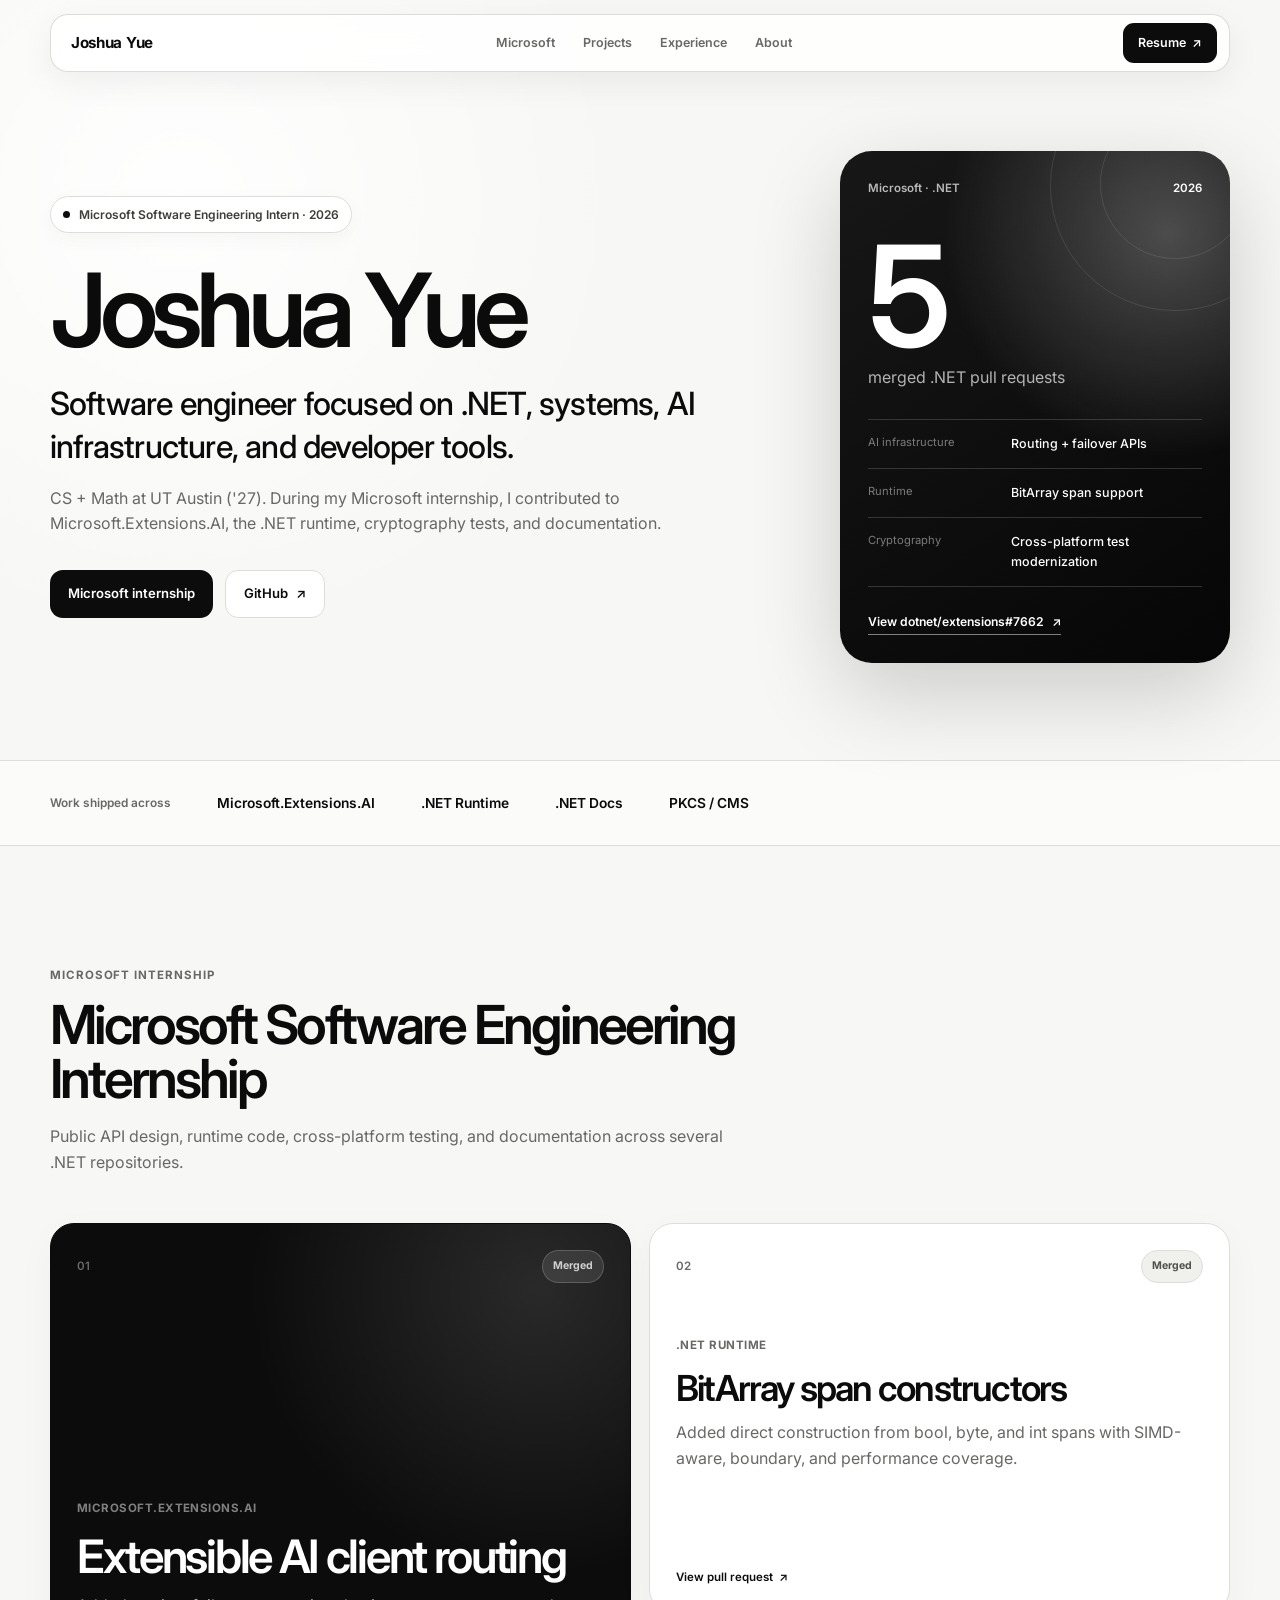
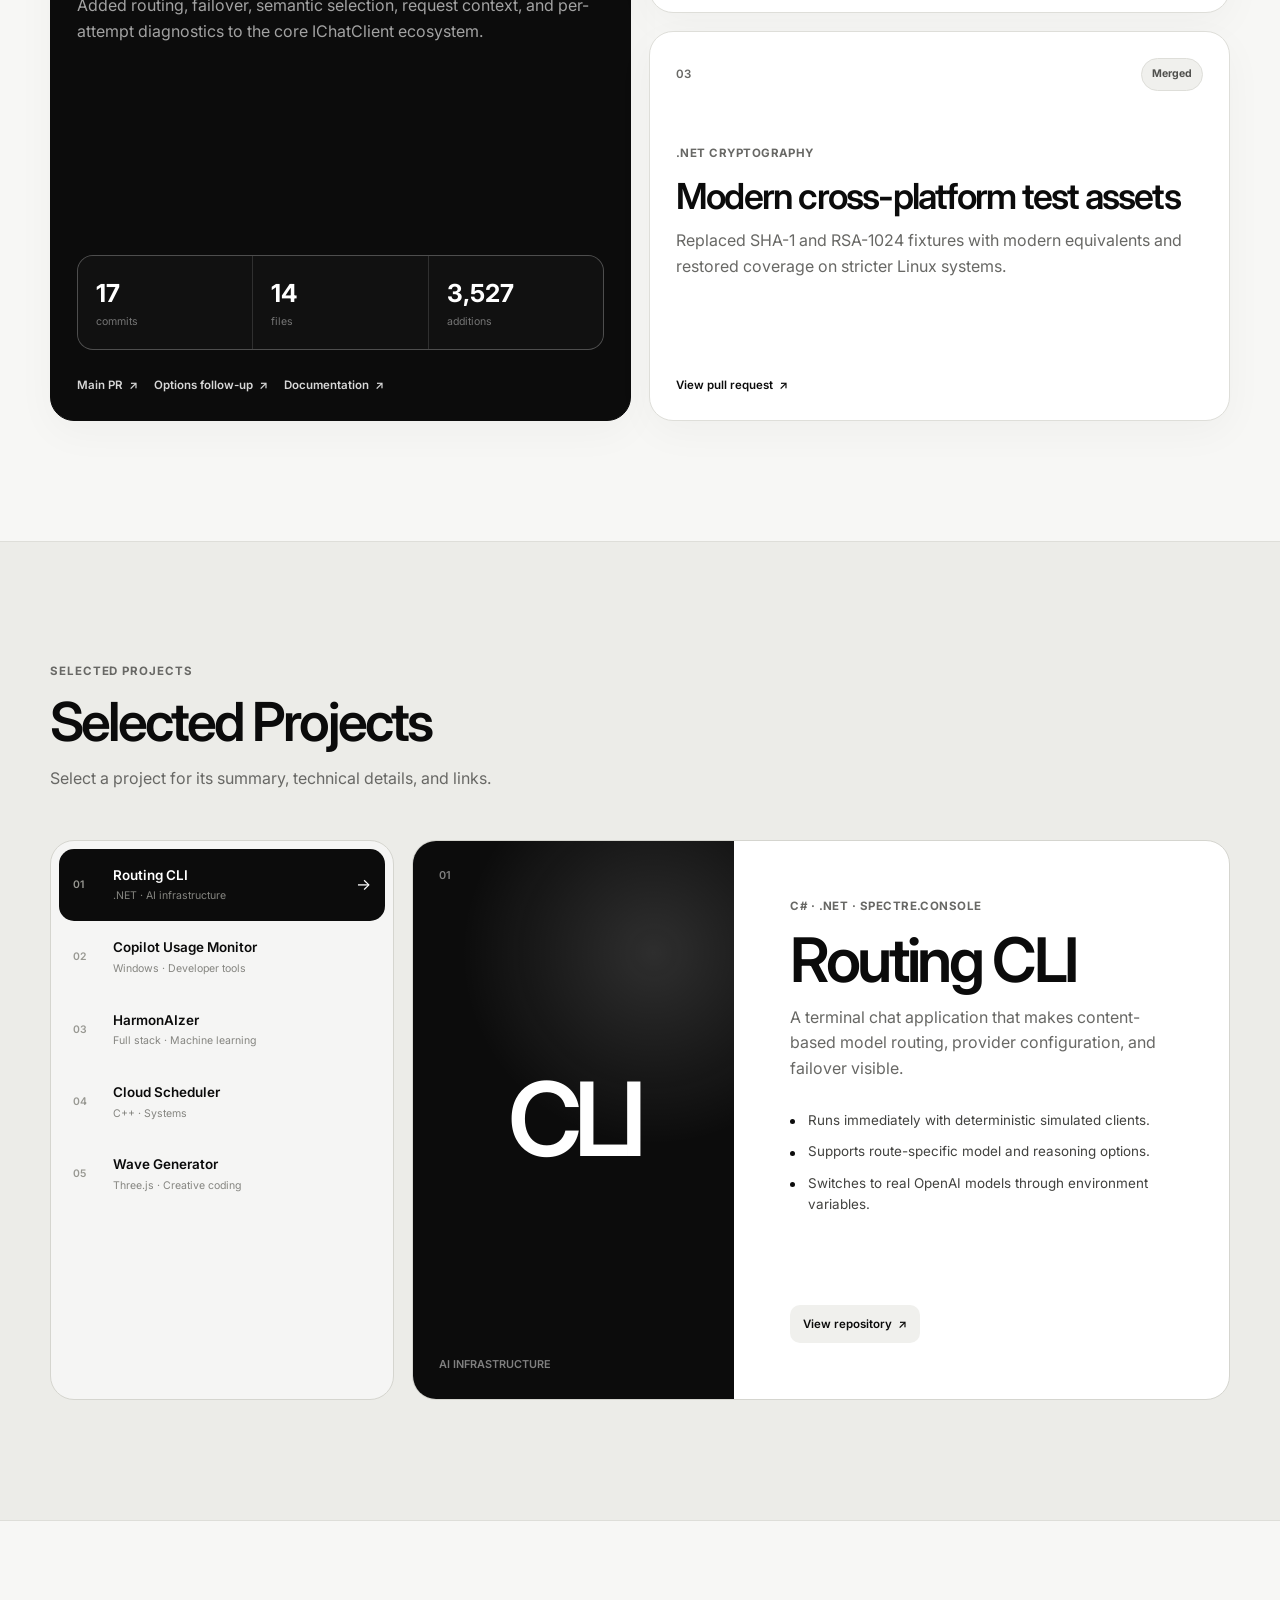
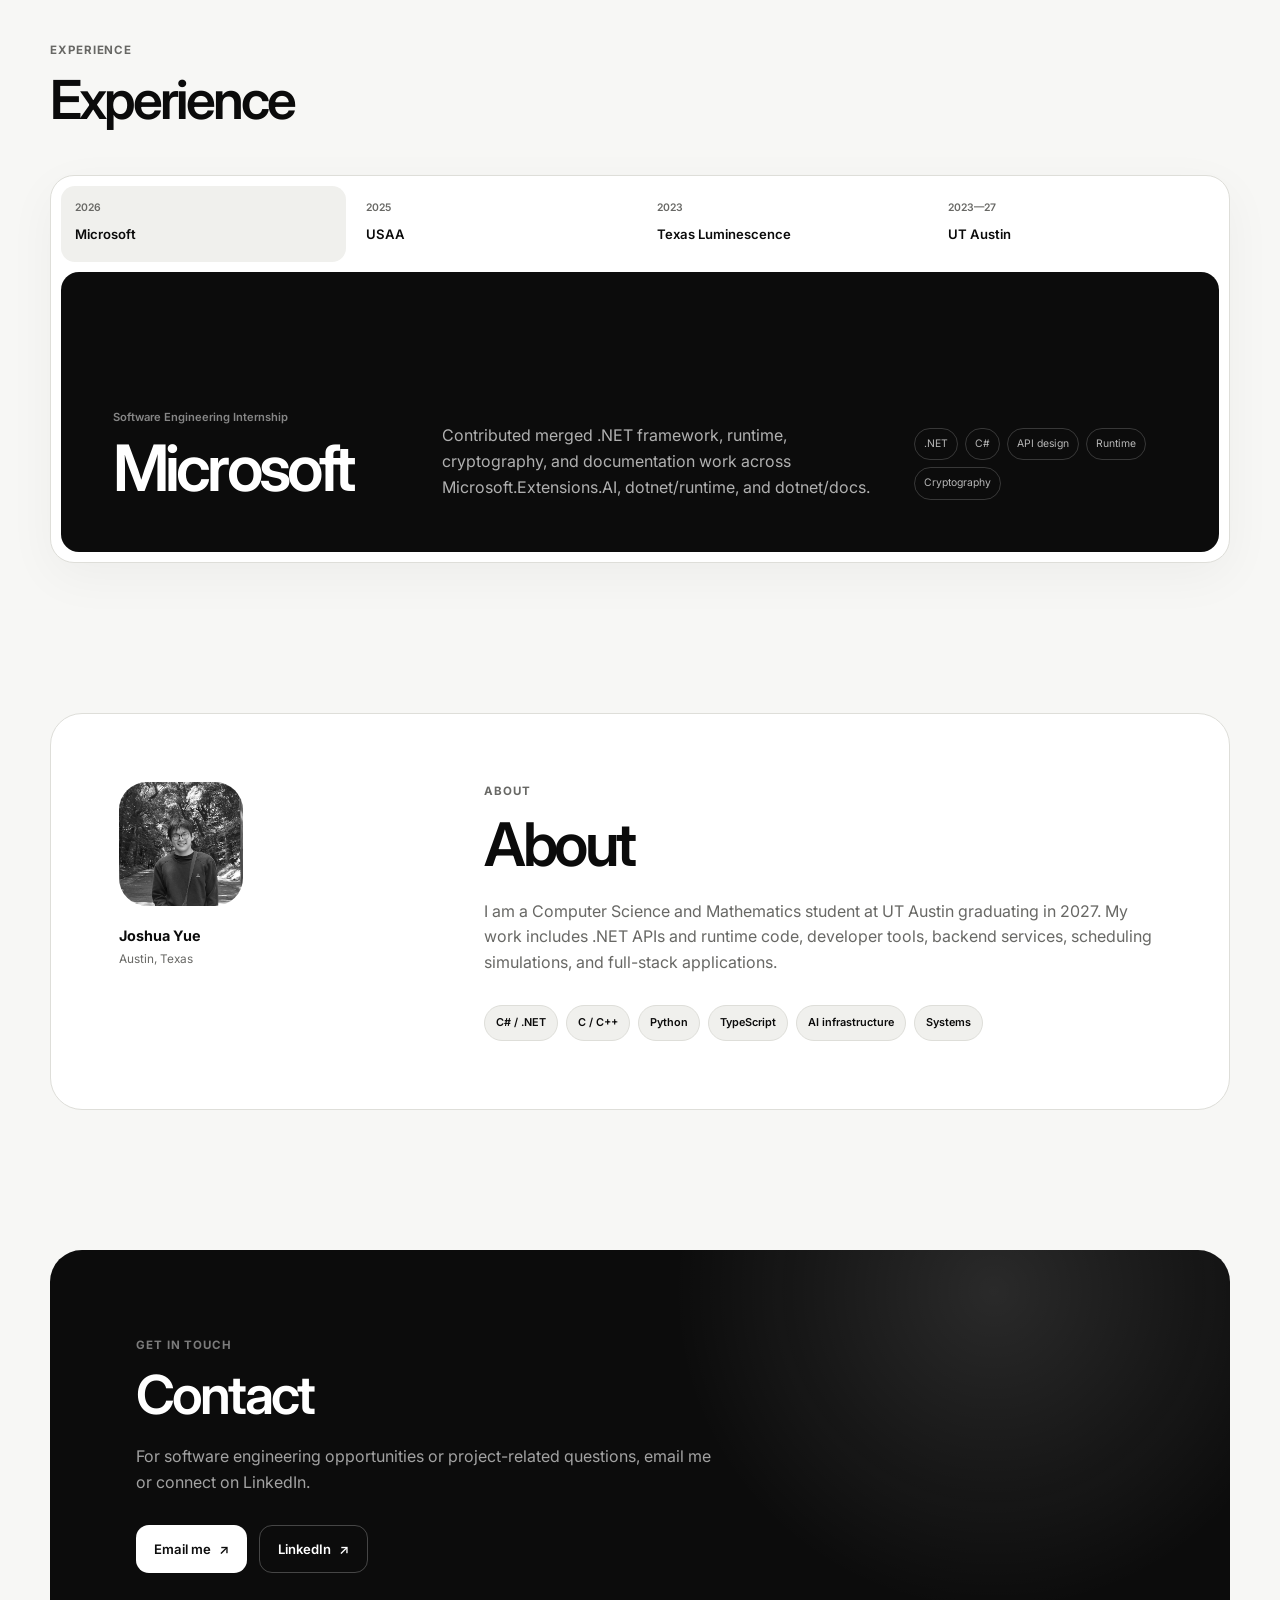
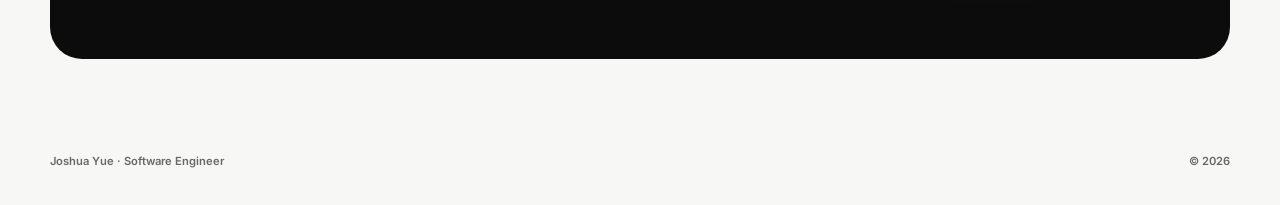
==== commit 320b2ae6: "Rebuild portfolio as expanded resume Co-authored-by: Copilot <223556219+Copilot@users.noreply.github" ====
--- a/index.html
+++ b/index.html
@@ -3,8 +3,8 @@
 <head>
     <meta charset="UTF-8">
     <meta name="viewport" content="width=device-width, initial-scale=1.0">
-    <meta name="description" content="Joshua Yue is a former Microsoft software engineering intern and UT Austin CS + Math student working on .NET, systems, AI infrastructure, and developer tooling.">
-    <meta name="theme-color" content="#f4f2ec">
+    <meta name="description" content="Joshua Yue is a Microsoft software engineering intern and UT Austin CS + Math student focused on .NET, AI infrastructure, systems, and developer tools.">
+    <meta name="theme-color" content="#f7f7f5">
     <meta property="og:title" content="Joshua Yue - Software Engineer">
     <meta property="og:description" content="Microsoft internship work across .NET, AI infrastructure, systems, and developer tooling.">
     <meta property="og:type" content="website">
@@ -13,411 +13,313 @@
     <title>Joshua Yue - Software Engineer</title>
     <link rel="preconnect" href="https://fonts.googleapis.com">
     <link rel="preconnect" href="https://fonts.gstatic.com" crossorigin>
-    <link href="https://fonts.googleapis.com/css2?family=DM+Mono:wght@300;400;500&family=Newsreader:opsz,wght@6..72,300;6..72,400;6..72,500;6..72,600&display=swap" rel="stylesheet">
+    <link href="https://fonts.googleapis.com/css2?family=Inter:wght@400;500;600;700&display=swap" rel="stylesheet">
     <link rel="stylesheet" href="styles.css">
-    <script>
-        const savedTheme = localStorage.getItem("portfolio-theme");
-        const systemDark = window.matchMedia("(prefers-color-scheme: dark)").matches;
-        document.documentElement.dataset.theme = savedTheme || (systemDark ? "dark" : "light");
-    </script>
 </head>
 <body>
-    <a class="skip-link" href="#main-content">Skip to content</a>
-    <div class="scroll-progress" aria-hidden="true"><span></span></div>
-
-    <header class="site-header">
-        <div class="site-header-inner">
-            <a class="wordmark" href="#top" aria-label="Joshua Yue, home">
-                <span>JY</span>
-                <span class="wordmark-name">Joshua Yue</span>
-            </a>
-
-            <button class="nav-toggle" type="button" aria-expanded="false" aria-controls="site-nav">
-                <span class="nav-toggle-label">Menu</span>
-                <span class="nav-toggle-lines" aria-hidden="true"><i></i><i></i></span>
+    <a class="skip-link" href="#main">Skip to content</a>
+
+    <header class="nav-shell">
+        <nav class="nav container" aria-label="Primary navigation">
+            <a class="nav-brand" href="#top">Joshua Yue</a>
+            <button class="nav-toggle" type="button" aria-expanded="false" aria-controls="nav-links">
+                <span>Menu</span>
+                <i aria-hidden="true"></i>
             </button>
-
-            <nav class="site-nav" id="site-nav" aria-label="Primary navigation">
-                <a href="#work">Work</a>
-                <a href="#timeline">Timeline</a>
+            <div class="nav-links" id="nav-links">
+                <a href="#microsoft">Microsoft</a>
+                <a href="#projects">Projects</a>
+                <a href="#experience">Experience</a>
                 <a href="#about">About</a>
-                <a href="#contact">Contact</a>
-                <a href="./Resume.pdf" target="_blank" rel="noopener">Resume <span aria-hidden="true">&nearr;</span></a>
-            </nav>
-
-            <button class="theme-toggle" type="button" aria-label="Use dark theme">
-                <span class="theme-toggle-mark" aria-hidden="true"></span>
-            </button>
+            </div>
+            <a class="nav-resume" href="./Resume.pdf" target="_blank" rel="noopener">Resume <span>&nearr;</span></a>
+        </nav>
+    </header>
+
+    <main id="main">
+        <section class="hero container" id="top">
+            <div class="hero-copy reveal">
+                <div class="hero-badge">
+                    <span></span>
+                    Microsoft Software Engineering Intern · 2026
+                </div>
+                <h1>Joshua Yue</h1>
+                <p class="hero-role">Software engineer focused on .NET, systems, AI infrastructure, and developer tools.</p>
+                <p class="hero-summary">
+                    CS + Math at UT Austin ('27). During my Microsoft internship, I contributed
+                    to Microsoft.Extensions.AI, the .NET runtime, cryptography tests, and documentation.
+                </p>
+                <div class="hero-actions">
+                    <a class="button button-dark" href="#microsoft">Microsoft internship</a>
+                    <a class="button button-light" href="https://github.com/joshuajyue" target="_blank" rel="noopener">
+                        GitHub <span>&nearr;</span>
+                    </a>
+                </div>
+            </div>
+
+            <aside class="impact-card reveal" aria-label="Microsoft internship impact">
+                <div class="impact-top">
+                    <span class="impact-label">Microsoft · .NET</span>
+                    <span class="impact-year">2026</span>
+                </div>
+                <div class="impact-number">5</div>
+                <p class="impact-title">merged .NET pull requests</p>
+                <div class="impact-list">
+                    <div>
+                        <span>AI infrastructure</span>
+                        <strong>Routing + failover APIs</strong>
+                    </div>
+                    <div>
+                        <span>Runtime</span>
+                        <strong>BitArray span support</strong>
+                    </div>
+                    <div>
+                        <span>Cryptography</span>
+                        <strong>Cross-platform test modernization</strong>
+                    </div>
+                </div>
+                <a href="https://github.com/dotnet/extensions/pull/7662" target="_blank" rel="noopener">
+                    View dotnet/extensions#7662 <span>&nearr;</span>
+                </a>
+            </aside>
+        </section>
+
+        <div class="trust-strip">
+            <div class="container">
+                <span>Work shipped across</span>
+                <strong>Microsoft.Extensions.AI</strong>
+                <strong>.NET Runtime</strong>
+                <strong>.NET Docs</strong>
+                <strong>PKCS / CMS</strong>
+            </div>
         </div>
-    </header>
-
-    <main id="main-content">
-        <section class="hero" id="top">
-            <div class="shell hero-grid">
-                <div class="hero-copy reveal">
-                    <p class="eyebrow"><span class="status-dot" aria-hidden="true"></span> Software engineer / Microsoft intern '26 / Austin, Texas</p>
-                    <h1>
-                        Building reliable systems
-                        <em>from API surface to runtime.</em>
-                    </h1>
-                    <p class="hero-lede">
-                        I am Joshua Yue, a CS + Math student at UT Austin. In 2026, I was a
-                        Software Engineering Intern at Microsoft, where I shipped .NET framework,
-                        runtime, cryptography, and documentation work.
+
+        <section class="section container" id="microsoft">
+            <div class="section-intro reveal">
+                <span class="section-kicker">Microsoft internship</span>
+                <h2>Microsoft Software Engineering Internship</h2>
+                <p>
+                    Public API design, runtime code, cross-platform testing, and documentation
+                    across several .NET repositories.
+                </p>
+            </div>
+
+            <div class="microsoft-grid">
+                <article class="work-card work-card-featured reveal">
+                    <div class="card-header">
+                        <span class="card-index">01</span>
+                        <span class="status-pill">Merged</span>
+                    </div>
+                    <div class="card-body">
+                        <span class="card-meta">Microsoft.Extensions.AI</span>
+                        <h3>Extensible AI client routing</h3>
+                        <p>
+                            Added routing, failover, semantic selection, request context, and per-attempt
+                            diagnostics to the core IChatClient ecosystem.
+                        </p>
+                    </div>
+                    <div class="metric-row">
+                        <div><strong>17</strong><span>commits</span></div>
+                        <div><strong>14</strong><span>files</span></div>
+                        <div><strong>3,527</strong><span>additions</span></div>
+                    </div>
+                    <div class="card-links">
+                        <a href="https://github.com/dotnet/extensions/pull/7662" target="_blank" rel="noopener">Main PR <span>&nearr;</span></a>
+                        <a href="https://github.com/dotnet/extensions/pull/7685" target="_blank" rel="noopener">Options follow-up <span>&nearr;</span></a>
+                        <a href="https://github.com/dotnet/docs/pull/55354" target="_blank" rel="noopener">Documentation <span>&nearr;</span></a>
+                    </div>
+                </article>
+
+                <article class="work-card reveal">
+                    <div class="card-header">
+                        <span class="card-index">02</span>
+                        <span class="status-pill">Merged</span>
+                    </div>
+                    <div class="card-body">
+                        <span class="card-meta">.NET Runtime</span>
+                        <h3>BitArray span constructors</h3>
+                        <p>
+                            Added direct construction from bool, byte, and int spans with SIMD-aware,
+                            boundary, and performance coverage.
+                        </p>
+                    </div>
+                    <a class="card-action" href="https://github.com/dotnet/runtime/pull/131500" target="_blank" rel="noopener">
+                        View pull request <span>&nearr;</span>
+                    </a>
+                </article>
+
+                <article class="work-card reveal">
+                    <div class="card-header">
+                        <span class="card-index">03</span>
+                        <span class="status-pill">Merged</span>
+                    </div>
+                    <div class="card-body">
+                        <span class="card-meta">.NET Cryptography</span>
+                        <h3>Modern cross-platform test assets</h3>
+                        <p>
+                            Replaced SHA-1 and RSA-1024 fixtures with modern equivalents and restored
+                            coverage on stricter Linux systems.
+                        </p>
+                    </div>
+                    <a class="card-action" href="https://github.com/dotnet/runtime/pull/131783" target="_blank" rel="noopener">
+                        View pull request <span>&nearr;</span>
+                    </a>
+                </article>
+            </div>
+        </section>
+
+        <section class="section projects-section" id="projects">
+            <div class="container">
+                <div class="section-intro reveal">
+                    <span class="section-kicker">Selected projects</span>
+                    <h2>Selected Projects</h2>
+                    <p>
+                        Select a project for its summary, technical details, and links.
                     </p>
-                    <div class="hero-actions">
-                        <a class="button button-solid" href="#work">Explore selected work</a>
-                        <a class="button button-text" href="https://github.com/joshuajyue" target="_blank" rel="noopener">
-                            GitHub <span aria-hidden="true">&nearr;</span>
-                        </a>
-                    </div>
-                </div>
-
-                <aside class="hero-profile reveal" aria-label="Profile summary">
-                    <div class="portrait-frame">
-                        <img src="image.png" alt="Portrait of Joshua Yue" width="560" height="560">
-                        <span class="portrait-caption">CS + Math, UT Austin '27</span>
-                    </div>
-                    <dl class="hero-facts">
-                        <div>
-                            <dt>Experience</dt>
-                            <dd>Microsoft SWE Intern</dd>
+                </div>
+
+                <div class="project-browser reveal">
+                    <div class="project-list" role="tablist" aria-label="Selected projects">
+                        <button type="button" role="tab" aria-selected="true" data-project="routing-cli">
+                            <span>01</span>
+                            <div><strong>Routing CLI</strong><small>.NET · AI infrastructure</small></div>
+                            <i>&rarr;</i>
+                        </button>
+                        <button type="button" role="tab" aria-selected="false" data-project="copilot-monitor">
+                            <span>02</span>
+                            <div><strong>Copilot Usage Monitor</strong><small>Windows · Developer tools</small></div>
+                            <i>&rarr;</i>
+                        </button>
+                        <button type="button" role="tab" aria-selected="false" data-project="harmonizer">
+                            <span>03</span>
+                            <div><strong>HarmonAIzer</strong><small>Full stack · Machine learning</small></div>
+                            <i>&rarr;</i>
+                        </button>
+                        <button type="button" role="tab" aria-selected="false" data-project="cloudsim">
+                            <span>04</span>
+                            <div><strong>Cloud Scheduler</strong><small>C++ · Systems</small></div>
+                            <i>&rarr;</i>
+                        </button>
+                        <button type="button" role="tab" aria-selected="false" data-project="wave-gen">
+                            <span>05</span>
+                            <div><strong>Wave Generator</strong><small>Three.js · Creative coding</small></div>
+                            <i>&rarr;</i>
+                        </button>
+                    </div>
+
+                    <article class="project-preview" aria-live="polite">
+                        <div class="preview-visual" id="project-visual">
+                            <span id="project-number">01</span>
+                            <strong id="project-monogram">CLI</strong>
+                            <small id="project-category">AI infrastructure</small>
                         </div>
-                        <div>
-                            <dt>Internship</dt>
-                            <dd>5 merged .NET PRs</dd>
+                        <div class="preview-copy">
+                            <span class="card-meta" id="project-meta">C# · .NET · Spectre.Console</span>
+                            <h3 id="project-title">Routing CLI</h3>
+                            <p id="project-summary">
+                                A terminal chat application that makes content-based model routing,
+                                provider configuration, and failover visible.
+                            </p>
+                            <ul id="project-highlights">
+                                <li>Runs immediately with deterministic simulated clients.</li>
+                                <li>Supports route-specific model and reasoning options.</li>
+                                <li>Switches to real OpenAI models through environment variables.</li>
+                            </ul>
+                            <div class="preview-links" id="project-links">
+                                <a href="https://github.com/joshuajyue/routing-cli-sample" target="_blank" rel="noopener">View repository <span>&nearr;</span></a>
+                            </div>
                         </div>
-                        <div>
-                            <dt>Focus</dt>
-                            <dd>Systems + AI infrastructure</dd>
-                        </div>
-                    </dl>
-                </aside>
-            </div>
-
-            <div class="hero-index shell" aria-label="Selected Microsoft internship contributions">
-                <a href="https://github.com/dotnet/extensions/pull/7662" target="_blank" rel="noopener">
-                    <span>01</span>
-                    <strong>Microsoft.Extensions.AI routing</strong>
-                    <small>Microsoft internship</small>
-                </a>
-                <a href="https://github.com/dotnet/runtime/pull/131500" target="_blank" rel="noopener">
-                    <span>02</span>
-                    <strong>BitArray span constructors</strong>
-                    <small>Microsoft internship</small>
-                </a>
-                <a href="https://github.com/dotnet/runtime/pull/131783" target="_blank" rel="noopener">
-                    <span>03</span>
-                    <strong>Cross-platform crypto tests</strong>
-                    <small>Microsoft internship</small>
-                </a>
-            </div>
-        </section>
-
-        <section class="section work-section" id="work">
-            <div class="shell">
-                <div class="section-heading reveal">
-                    <div>
-                        <p class="eyebrow">Selected work / 2025-2026</p>
-                        <h2>Engineering with a visible point of view.</h2>
-                    </div>
+                    </article>
+                </div>
+            </div>
+        </section>
+
+        <section class="section container" id="experience">
+            <div class="section-intro reveal">
+                <span class="section-kicker">Experience</span>
+                <h2>Experience</h2>
+            </div>
+
+            <div class="experience-panel reveal">
+                <div class="experience-nav" role="tablist" aria-label="Experience timeline">
+                    <button type="button" role="tab" aria-selected="true" data-experience="microsoft">
+                        <span>2026</span><strong>Microsoft</strong>
+                    </button>
+                    <button type="button" role="tab" aria-selected="false" data-experience="usaa">
+                        <span>2025</span><strong>USAA</strong>
+                    </button>
+                    <button type="button" role="tab" aria-selected="false" data-experience="luminescence">
+                        <span>2023</span><strong>Texas Luminescence</strong>
+                    </button>
+                    <button type="button" role="tab" aria-selected="false" data-experience="utaustin">
+                        <span>2023—27</span><strong>UT Austin</strong>
+                    </button>
+                </div>
+
+                <article class="experience-detail" aria-live="polite">
+                    <div>
+                        <span class="experience-type" id="experience-type">Software Engineering Internship</span>
+                        <h3 id="experience-title">Microsoft</h3>
+                    </div>
+                    <p id="experience-summary">
+                        Contributed merged .NET framework, runtime, cryptography, and documentation work
+                        across Microsoft.Extensions.AI, dotnet/runtime, and dotnet/docs.
+                    </p>
+                    <div class="experience-tags" id="experience-tags">
+                        <span>.NET</span><span>C#</span><span>API design</span><span>Runtime</span><span>Cryptography</span>
+                    </div>
+                </article>
+            </div>
+        </section>
+
+        <section class="section about-section" id="about">
+            <div class="container about-grid reveal">
+                <div class="about-profile">
+                    <img src="image.png" alt="Joshua Yue" width="180" height="180">
+                    <div>
+                        <strong>Joshua Yue</strong>
+                        <span>Austin, Texas</span>
+                    </div>
+                </div>
+                <div class="about-copy">
+                    <span class="section-kicker">About</span>
+                    <h2>About</h2>
                     <p>
-                        Microsoft internship work and original projects across framework APIs,
-                        runtime code, developer tooling, scheduling, and creative computing.
+                        I am a Computer Science and Mathematics student at UT Austin graduating in 2027.
+                        My work includes .NET APIs and runtime code, developer tools, backend services,
+                        scheduling simulations, and full-stack applications.
                     </p>
-                </div>
-
-                <div class="project-filters reveal" role="group" aria-label="Filter projects">
-                    <button type="button" data-filter="all" aria-pressed="true">All work</button>
-                    <button type="button" data-filter="microsoft" aria-pressed="false">Microsoft internship</button>
-                    <button type="button" data-filter="tools" aria-pressed="false">AI + tools</button>
-                    <button type="button" data-filter="systems" aria-pressed="false">Systems</button>
-                    <button type="button" data-filter="creative" aria-pressed="false">Creative</button>
-                </div>
-
-                <div class="project-grid">
-                    <article class="project-card project-card-featured reveal" data-category="microsoft tools" data-project="routing">
-                        <button class="project-card-trigger" type="button" aria-label="View details for Microsoft.Extensions.AI routing">
-                            <span class="project-number">01</span>
-                            <span class="project-type">Microsoft internship / API design</span>
-                            <h3>Extensible AI client routing</h3>
-                            <p>Routing, failover, semantic selection, and per-attempt context for Microsoft.Extensions.AI.</p>
-                            <span class="project-stack">C# / .NET / Microsoft.Extensions.AI</span>
-                            <span class="project-cta">View case study <span aria-hidden="true">&nearr;</span></span>
-                        </button>
-                    </article>
-
-                    <article class="project-card reveal" data-category="microsoft systems" data-project="bitarray">
-                        <button class="project-card-trigger" type="button" aria-label="View details for BitArray span constructors">
-                            <span class="project-number">02</span>
-                            <span class="project-type">Microsoft internship / Runtime</span>
-                            <h3>BitArray span constructors</h3>
-                            <p>New ReadOnlySpan-based construction paths with boundary, SIMD, and performance coverage.</p>
-                            <span class="project-stack">C# / .NET Runtime / SIMD</span>
-                            <span class="project-cta">View case study <span aria-hidden="true">&nearr;</span></span>
-                        </button>
-                    </article>
-
-                    <article class="project-card reveal" data-category="microsoft systems" data-project="crypto">
-                        <button class="project-card-trigger" type="button" aria-label="View details for cryptography test modernization">
-                            <span class="project-number">03</span>
-                            <span class="project-type">Microsoft internship / Cryptography</span>
-                            <h3>Modern cross-platform crypto tests</h3>
-                            <p>Replaced legacy SHA-1 and RSA-1024 assets and restored coverage on stricter Linux systems.</p>
-                            <span class="project-stack">C# / PKCS / CMS / Linux</span>
-                            <span class="project-cta">View case study <span aria-hidden="true">&nearr;</span></span>
-                        </button>
-                    </article>
-
-                    <article class="project-card reveal" data-category="tools" data-project="routing-cli">
-                        <button class="project-card-trigger" type="button" aria-label="View details for Routing CLI Sample">
-                            <span class="project-number">04</span>
-                            <span class="project-type">Developer tool / AI</span>
-                            <h3>Routing CLI sample</h3>
-                            <p>A terminal chat app that makes content-based routing and failover visible and testable.</p>
-                            <span class="project-stack">C# / Spectre.Console / OpenAI</span>
-                            <span class="project-cta">View case study <span aria-hidden="true">&nearr;</span></span>
-                        </button>
-                    </article>
-
-                    <article class="project-card reveal" data-category="tools systems" data-project="copilot-monitor">
-                        <button class="project-card-trigger" type="button" aria-label="View details for Copilot Usage Monitor">
-                            <span class="project-number">05</span>
-                            <span class="project-type">Developer tool / Privacy</span>
-                            <h3>Copilot usage monitor</h3>
-                            <p>A privacy-first Windows monitor for local Copilot CLI usage and retained session data.</p>
-                            <span class="project-stack">C# / Windows / SQLite</span>
-                            <span class="project-cta">View case study <span aria-hidden="true">&nearr;</span></span>
-                        </button>
-                    </article>
-
-                    <article class="project-card reveal" data-category="creative tools" data-project="harmonizer">
-                        <button class="project-card-trigger" type="button" aria-label="View details for HarmonAIzer">
-                            <span class="project-number">06</span>
-                            <span class="project-type">Creative computing / AI</span>
-                            <h3>HarmonAIzer</h3>
-                            <p>A full-stack MIDI harmonizer with music-theory and learned chord engines.</p>
-                            <span class="project-stack">Python / FastAPI / React / PyTorch</span>
-                            <span class="project-cta">View case study <span aria-hidden="true">&nearr;</span></span>
-                        </button>
-                    </article>
-
-                    <article class="project-card reveal" data-category="systems" data-project="cloudsim">
-                        <button class="project-card-trigger" type="button" aria-label="View details for Greedy Cloud Scheduler">
-                            <span class="project-number">07</span>
-                            <span class="project-type">Systems / Simulation</span>
-                            <h3>Greedy cloud scheduler</h3>
-                            <p>SLA-aware task placement, machine wake-up, and VM migration in a C++ simulation.</p>
-                            <span class="project-stack">C++ / Scheduling / VM migration</span>
-                            <span class="project-cta">View case study <span aria-hidden="true">&nearr;</span></span>
-                        </button>
-                    </article>
-
-                    <article class="project-card reveal" data-category="creative" data-project="wave-gen">
-                        <button class="project-card-trigger" type="button" aria-label="View details for Wave Generator">
-                            <span class="project-number">08</span>
-                            <span class="project-type">Creative computing / Web</span>
-                            <h3>Wave generator</h3>
-                            <p>Real-time 3D Lissajous forms generated from notes played on a virtual piano.</p>
-                            <span class="project-stack">Three.js / Web Audio / JavaScript</span>
-                            <span class="project-cta">View case study <span aria-hidden="true">&nearr;</span></span>
-                        </button>
-                    </article>
-                </div>
-            </div>
-        </section>
-
-        <section class="section timeline-section" id="timeline">
-            <div class="shell">
-                <div class="section-heading reveal">
-                    <div>
-                        <p class="eyebrow">Timeline / Selected chapters</p>
-                        <h2>A career in motion, not a static list.</h2>
-                    </div>
-                    <p>Select a chapter to see the work, context, and technical direction behind it.</p>
-                </div>
-
-                <div class="timeline-explorer reveal">
-                    <div class="timeline-tabs" role="tablist" aria-label="Career timeline">
-                        <button id="timeline-tab-2026" type="button" role="tab" aria-selected="true" aria-controls="timeline-panel-2026" tabindex="0" data-timeline="2026">
-                            <span>2026</span>
-                            <strong>Microsoft</strong>
-                            <small>Software engineering intern</small>
-                        </button>
-                        <button id="timeline-tab-2025" type="button" role="tab" aria-selected="false" aria-controls="timeline-panel-2025" tabindex="-1" data-timeline="2025">
-                            <span>2025</span>
-                            <strong>USAA</strong>
-                            <small>Software engineering intern</small>
-                        </button>
-                        <button id="timeline-tab-2023-work" type="button" role="tab" aria-selected="false" aria-controls="timeline-panel-2023-work" tabindex="-1" data-timeline="2023-work">
-                            <span>2023</span>
-                            <strong>Texas Luminescence</strong>
-                            <small>Backend development</small>
-                        </button>
-                        <button id="timeline-tab-2023-school" type="button" role="tab" aria-selected="false" aria-controls="timeline-panel-2023-school" tabindex="-1" data-timeline="2023-school">
-                            <span>2023</span>
-                            <strong>UT Austin</strong>
-                            <small>CS + Mathematics</small>
-                        </button>
-                    </div>
-
-                    <div class="timeline-panels">
-                        <article id="timeline-panel-2026" role="tabpanel" aria-labelledby="timeline-tab-2026" data-timeline-panel="2026">
-                            <p class="timeline-kicker">2026 / Microsoft internship</p>
-                            <h3>Software engineering across .NET frameworks and runtime.</h3>
-                            <p>
-                                During my Microsoft software engineering internship, I shipped merged work across
-                                dotnet/extensions, dotnet/runtime, and dotnet/docs: AI client routing APIs,
-                                collection construction paths, cryptography test assets, and public documentation.
-                            </p>
-                            <ul class="timeline-links">
-                                <li><a href="https://github.com/dotnet/extensions/pull/7662" target="_blank" rel="noopener">Internship: AI routing API <span>&nearr;</span></a></li>
-                                <li><a href="https://github.com/dotnet/runtime/pull/131500" target="_blank" rel="noopener">BitArray runtime work <span>&nearr;</span></a></li>
-                                <li><a href="https://github.com/dotnet/runtime/pull/131783" target="_blank" rel="noopener">Cryptography tests <span>&nearr;</span></a></li>
-                            </ul>
-                        </article>
-
-                        <article id="timeline-panel-2025" role="tabpanel" aria-labelledby="timeline-tab-2025" data-timeline-panel="2025" hidden>
-                            <p class="timeline-kicker">Industry experience</p>
-                            <h3>Cloud infrastructure and data engineering at enterprise scale.</h3>
-                            <p>
-                                Worked as a software engineering intern at USAA on cloud infrastructure,
-                                data engineering, and production software systems.
-                            </p>
-                            <dl class="timeline-detail-list">
-                                <div><dt>Role</dt><dd>Software Engineering Intern</dd></div>
-                                <div><dt>Focus</dt><dd>Cloud, data, enterprise systems</dd></div>
-                            </dl>
-                        </article>
-
-                        <article id="timeline-panel-2023-work" role="tabpanel" aria-labelledby="timeline-tab-2023-work" data-timeline-panel="2023-work" hidden>
-                            <p class="timeline-kicker">Early engineering</p>
-                            <h3>Backend services for an AI-based web application.</h3>
-                            <p>
-                                Developed and maintained backend functionality at Texas Luminescence,
-                                with an emphasis on secure data storage and scalable application behavior.
-                            </p>
-                            <dl class="timeline-detail-list">
-                                <div><dt>Role</dt><dd>Backend Developer</dd></div>
-                                <div><dt>Focus</dt><dd>Services, storage, scalability</dd></div>
-                            </dl>
-                        </article>
-
-                        <article id="timeline-panel-2023-school" role="tabpanel" aria-labelledby="timeline-tab-2023-school" data-timeline-panel="2023-school" hidden>
-                            <p class="timeline-kicker">Education</p>
-                            <h3>Computer Science and Mathematics at UT Austin.</h3>
-                            <p>
-                                Building a foundation across algorithms, systems, software engineering,
-                                linear algebra, and the mathematical ideas behind modern computing.
-                            </p>
-                            <dl class="timeline-detail-list">
-                                <div><dt>Degree</dt><dd>CS + Mathematics</dd></div>
-                                <div><dt>Expected</dt><dd>2027</dd></div>
-                            </dl>
-                        </article>
-                    </div>
-                </div>
-            </div>
-        </section>
-
-        <section class="section about-section" id="about">
-            <div class="shell">
-                <div class="about-grid">
-                    <div class="about-title reveal">
-                        <p class="eyebrow">About / Working style</p>
-                        <h2>I like hard edges, clear contracts, and software that explains itself.</h2>
-                    </div>
-                    <div class="about-copy reveal">
-                        <p class="about-lede">
-                            My Microsoft internship work sits where product behavior meets systems detail:
-                            public APIs, failure semantics, performance-sensitive code, diagnostics,
-                            and tools that make complex behavior easier to understand.
-                        </p>
-                        <p>
-                            I move comfortably between C# and C++, Python services, TypeScript interfaces,
-                            and the documentation and tests required to make an implementation usable.
-                        </p>
-                    </div>
-                </div>
-
-                <div class="capability-grid">
-                    <article class="capability reveal">
-                        <span>01</span>
-                        <h3>Framework + API design</h3>
-                        <p>C#, .NET, Microsoft.Extensions.AI, options, middleware, async and streaming behavior.</p>
-                    </article>
-                    <article class="capability reveal">
-                        <span>02</span>
-                        <h3>Systems engineering</h3>
-                        <p>Runtime code, memory-aware algorithms, scheduling, simulation, testing, and diagnostics.</p>
-                    </article>
-                    <article class="capability reveal">
-                        <span>03</span>
-                        <h3>AI applications</h3>
-                        <p>Model routing, evaluation, fallbacks, observability, FastAPI, PyTorch, and React.</p>
-                    </article>
-                    <article class="capability reveal">
-                        <span>04</span>
-                        <h3>Developer experience</h3>
-                        <p>CLI tools, reproducible samples, concise documentation, privacy-aware local software.</p>
-                    </article>
-                </div>
-            </div>
-        </section>
-
-        <section class="contact-section" id="contact">
-            <div class="shell contact-grid">
-                <div class="reveal">
-                    <p class="eyebrow">Contact / Open to conversation</p>
-                    <h2>Have a systems, .NET, or AI infrastructure problem worth solving?</h2>
-                </div>
-                <div class="contact-actions reveal">
-                    <a class="contact-email" href="mailto:joshuajyue@utexas.edu">
-                        joshuajyue@utexas.edu <span aria-hidden="true">&nearr;</span>
-                    </a>
-                    <div class="contact-links">
-                        <a href="https://github.com/joshuajyue" target="_blank" rel="noopener">GitHub</a>
-                        <a href="https://www.linkedin.com/in/joshuajyue/" target="_blank" rel="noopener">LinkedIn</a>
-                        <a href="./Resume.pdf" target="_blank" rel="noopener">Resume</a>
-                    </div>
+                    <div class="skill-row">
+                        <span>C# / .NET</span>
+                        <span>C / C++</span>
+                        <span>Python</span>
+                        <span>TypeScript</span>
+                        <span>AI infrastructure</span>
+                        <span>Systems</span>
+                    </div>
+                </div>
+            </div>
+        </section>
+
+        <section class="contact-section">
+            <div class="container contact-card reveal">
+                <span class="section-kicker">Get in touch</span>
+                <h2>Contact</h2>
+                <p>For software engineering opportunities or project-related questions, email me or connect on LinkedIn.</p>
+                <div>
+                    <a class="button button-light-inverse" href="mailto:joshuajyue@utexas.edu">Email me <span>&nearr;</span></a>
+                    <a class="button button-ghost-inverse" href="https://www.linkedin.com/in/joshuajyue/" target="_blank" rel="noopener">LinkedIn <span>&nearr;</span></a>
                 </div>
             </div>
         </section>
     </main>
 
-    <footer class="site-footer">
-        <div class="shell">
-            <p>Joshua Yue <span aria-hidden="true">/</span> Software engineer</p>
-            <p>&copy; <span id="current-year">2026</span> Built with HTML, CSS, and JavaScript.</p>
+    <footer>
+        <div class="container">
+            <span>Joshua Yue · Software Engineer</span>
+            <span>&copy; <span id="year">2026</span></span>
         </div>
     </footer>
-
-    <dialog class="project-dialog" id="project-dialog" aria-labelledby="project-dialog-title">
-        <div class="project-dialog-shell">
-            <button class="dialog-close" type="button" aria-label="Close project details">
-                <span aria-hidden="true"></span>
-            </button>
-            <div class="dialog-index">
-                <span id="project-dialog-number"></span>
-                <span id="project-dialog-meta"></span>
-            </div>
-            <div class="dialog-content">
-                <h2 id="project-dialog-title"></h2>
-                <p class="dialog-summary" id="project-dialog-summary"></p>
-                <div class="dialog-columns">
-                    <div>
-                        <p class="dialog-label">What changed</p>
-                        <ul id="project-dialog-highlights"></ul>
-                    </div>
-                    <div>
-                        <p class="dialog-label">Technology</p>
-                        <div class="dialog-tags" id="project-dialog-tags"></div>
-                    </div>
-                </div>
-                <div class="dialog-links" id="project-dialog-links"></div>
-            </div>
-        </div>
-    </dialog>
 
     <script src="script.js"></script>
 </body>
--- a/styles.css
+++ b/styles.css
@@ -1,32 +1,19 @@
 :root {
-    color-scheme: light;
-    --paper: #f4f2ec;
-    --paper-raised: #fbfaf6;
-    --ink: #111111;
-    --ink-soft: #363532;
-    --muted: #716e67;
-    --line: #c9c5bb;
-    --line-strong: #8d8980;
-    --inverse: #f4f2ec;
-    --header: rgba(244, 242, 236, 0.88);
-    --shadow: rgba(17, 17, 17, 0.12);
-    --serif: "Newsreader", Georgia, "Times New Roman", serif;
-    --mono: "DM Mono", "SFMono-Regular", Consolas, monospace;
+    --bg: #f7f7f5;
+    --surface: #ffffff;
+    --surface-soft: #f0f0ed;
+    --text: #0b0b0b;
+    --muted: #686865;
+    --line: #deded9;
+    --line-dark: #c7c7c1;
+    --black: #0c0c0c;
+    --white: #ffffff;
+    --radius-sm: 16px;
+    --radius-md: 24px;
+    --radius-lg: 32px;
+    --shadow: 0 24px 80px rgba(0, 0, 0, 0.08);
+    --sans: "Inter", -apple-system, BlinkMacSystemFont, "Segoe UI", sans-serif;
     --ease: cubic-bezier(0.22, 1, 0.36, 1);
-}
-
-[data-theme="dark"] {
-    color-scheme: dark;
-    --paper: #0d0d0d;
-    --paper-raised: #161616;
-    --ink: #f2f0e9;
-    --ink-soft: #d0cdc5;
-    --muted: #9d9990;
-    --line: #393836;
-    --line-strong: #77736b;
-    --inverse: #111111;
-    --header: rgba(13, 13, 13, 0.88);
-    --shadow: rgba(0, 0, 0, 0.42);
 }
 
 *,
@@ -37,52 +24,35 @@
 
 html {
     scroll-behavior: smooth;
-    scroll-padding-top: 6rem;
+    scroll-padding-top: 92px;
 }
 
 body {
     margin: 0;
-    min-width: 320px;
-    overflow-x: clip;
-    background: var(--paper);
-    color: var(--ink);
-    font-family: var(--serif);
-    font-size: 18px;
-    line-height: 1.55;
+    overflow-x: hidden;
+    background:
+        radial-gradient(circle at 14% 4%, rgba(255, 255, 255, 0.96), transparent 28rem),
+        var(--bg);
+    color: var(--text);
+    font-family: var(--sans);
+    font-size: 16px;
+    line-height: 1.6;
+    -webkit-font-smoothing: antialiased;
     text-rendering: optimizeLegibility;
-    -webkit-font-smoothing: antialiased;
-    transition: background-color 220ms ease, color 220ms ease;
-}
-
-body::before {
-    position: fixed;
-    inset: 0;
-    z-index: -1;
-    background-image:
-        linear-gradient(to right, color-mix(in srgb, var(--ink) 4%, transparent) 1px, transparent 1px),
-        linear-gradient(to bottom, color-mix(in srgb, var(--ink) 4%, transparent) 1px, transparent 1px);
-    background-size: 72px 72px;
-    content: "";
-    mask-image: linear-gradient(to bottom, black, transparent 80%);
-    pointer-events: none;
-}
-
-body.dialog-open {
-    overflow: hidden;
 }
 
 button,
 a {
+    color: inherit;
     -webkit-tap-highlight-color: transparent;
 }
 
 button {
-    color: inherit;
     font: inherit;
 }
 
 a {
-    color: inherit;
+    text-decoration: none;
 }
 
 img {
@@ -91,27 +61,25 @@
 }
 
 ::selection {
-    background: var(--ink);
-    color: var(--paper);
+    background: var(--black);
+    color: var(--white);
 }
 
 :focus-visible {
-    outline: 2px solid var(--ink);
-    outline-offset: 4px;
+    outline: 2px solid var(--black);
+    outline-offset: 3px;
 }
 
 .skip-link {
     position: fixed;
-    top: 0.75rem;
-    left: 0.75rem;
+    top: 12px;
+    left: 12px;
     z-index: 200;
-    padding: 0.65rem 0.9rem;
-    background: var(--ink);
-    color: var(--paper);
-    font-family: var(--mono);
-    font-size: 0.75rem;
-    text-decoration: none;
-    transform: translateY(-180%);
+    padding: 10px 14px;
+    background: var(--black);
+    color: var(--white);
+    border-radius: 10px;
+    transform: translateY(-160%);
     transition: transform 180ms ease;
 }
 
@@ -119,188 +87,74 @@
     transform: translateY(0);
 }
 
-.scroll-progress {
-    position: fixed;
-    top: 0;
-    right: 0;
-    left: 0;
-    z-index: 150;
-    height: 2px;
-    pointer-events: none;
-}
-
-.scroll-progress span {
-    display: block;
-    width: 100%;
-    height: 100%;
-    background: var(--ink);
-    transform: scaleX(0);
-    transform-origin: left;
-}
-
-.shell {
-    width: min(100% - 3rem, 1240px);
+.container {
+    width: min(calc(100% - 40px), 1180px);
     margin-inline: auto;
 }
 
-.eyebrow,
-.project-type,
-.project-number,
-.project-stack,
-.timeline-kicker,
-.dialog-label,
-.dialog-index,
-.portrait-caption,
-.hero-facts dt {
-    font-family: var(--mono);
-    font-size: 0.68rem;
-    font-weight: 400;
-    letter-spacing: 0.08em;
-    line-height: 1.4;
-    text-transform: uppercase;
-}
-
-.eyebrow {
-    display: flex;
-    flex-wrap: wrap;
-    gap: 0.6rem;
-    align-items: center;
-    margin: 0 0 1.5rem;
-    color: var(--muted);
-}
-
-.status-dot {
-    width: 0.45rem;
-    height: 0.45rem;
-    background: var(--ink);
-    border-radius: 50%;
-    box-shadow: 0 0 0 0 color-mix(in srgb, var(--ink) 35%, transparent);
-    animation: status-pulse 2.8s infinite;
-}
-
-@keyframes status-pulse {
-    55% {
-        box-shadow: 0 0 0 0 color-mix(in srgb, var(--ink) 35%, transparent);
-    }
-
-    100% {
-        box-shadow: 0 0 0 0.55rem transparent;
-    }
-}
-
-.site-header {
+.nav-shell {
     position: fixed;
     top: 0;
     right: 0;
     left: 0;
     z-index: 100;
-    border-bottom: 1px solid transparent;
-    background: var(--header);
-    backdrop-filter: blur(16px);
-    transition: border-color 180ms ease, background-color 220ms ease;
-}
-
-.site-header.is-scrolled {
-    border-bottom-color: var(--line);
-}
-
-.site-header-inner {
+    padding: 14px 0;
+    pointer-events: none;
+}
+
+.nav {
     display: grid;
     grid-template-columns: 1fr auto 1fr;
     align-items: center;
-    width: min(100% - 3rem, 1380px);
-    min-height: 5rem;
-    margin-inline: auto;
-}
-
-.wordmark {
-    display: inline-flex;
-    gap: 0.85rem;
-    align-items: baseline;
+    min-height: 58px;
+    padding: 0 12px 0 20px;
+    background: rgba(255, 255, 255, 0.82);
+    border: 1px solid rgba(210, 210, 204, 0.76);
+    border-radius: 18px;
+    box-shadow: 0 10px 34px rgba(0, 0, 0, 0.06);
+    backdrop-filter: blur(18px);
+    pointer-events: auto;
+}
+
+.nav-brand {
     justify-self: start;
-    font-family: var(--mono);
-    font-size: 0.76rem;
-    letter-spacing: 0.08em;
-    text-decoration: none;
-    text-transform: uppercase;
-}
-
-.wordmark > span:first-child {
-    display: grid;
-    width: 2.25rem;
-    height: 2.25rem;
-    place-items: center;
-    border: 1px solid var(--ink);
-    border-radius: 50%;
-}
-
-.wordmark-name {
-    color: var(--muted);
-}
-
-.site-nav {
-    display: flex;
-    gap: clamp(1.1rem, 2.6vw, 2.5rem);
+    font-size: 0.95rem;
+    font-weight: 700;
+    letter-spacing: -0.02em;
+}
+
+.nav-links {
+    display: flex;
+    gap: 28px;
     align-items: center;
     justify-content: center;
 }
 
-.site-nav a {
-    position: relative;
-    font-family: var(--mono);
-    font-size: 0.7rem;
-    letter-spacing: 0.06em;
-    text-decoration: none;
-    text-transform: uppercase;
-}
-
-.site-nav a::after {
-    position: absolute;
-    right: 0;
-    bottom: -0.45rem;
-    left: 0;
-    height: 1px;
-    background: currentColor;
-    content: "";
-    transform: scaleX(0);
-    transform-origin: right;
-    transition: transform 220ms var(--ease);
-}
-
-.site-nav a:hover::after,
-.site-nav a.is-active::after {
-    transform: scaleX(1);
-    transform-origin: left;
-}
-
-.theme-toggle,
+.nav-links a,
+.nav-resume,
 .nav-toggle {
-    border: 0;
-    background: transparent;
-    cursor: pointer;
-}
-
-.theme-toggle {
-    display: grid;
-    width: 2.35rem;
-    height: 2.35rem;
-    place-items: center;
+    font-size: 0.78rem;
+    font-weight: 600;
+}
+
+.nav-links a {
+    color: var(--muted);
+    transition: color 160ms ease;
+}
+
+.nav-links a:hover {
+    color: var(--text);
+}
+
+.nav-resume {
+    display: inline-flex;
+    gap: 6px;
+    align-items: center;
     justify-self: end;
-    border: 1px solid var(--line-strong);
-    border-radius: 50%;
-}
-
-.theme-toggle-mark {
-    width: 0.82rem;
-    height: 0.82rem;
-    border: 1px solid var(--ink);
-    background: linear-gradient(90deg, var(--ink) 50%, transparent 50%);
-    border-radius: 50%;
-    transition: transform 360ms var(--ease);
-}
-
-.theme-toggle:hover .theme-toggle-mark {
-    transform: rotate(180deg);
+    padding: 10px 15px;
+    background: var(--black);
+    color: var(--white);
+    border-radius: 11px;
 }
 
 .nav-toggle {
@@ -308,1169 +162,1109 @@
 }
 
 .hero {
-    min-height: 100svh;
-    padding-top: 8.5rem;
-}
-
-.hero-grid {
-    display: grid;
-    grid-template-columns: minmax(0, 1.55fr) minmax(280px, 0.45fr);
-    gap: clamp(3rem, 8vw, 8rem);
-    align-items: end;
-    min-height: calc(100svh - 15rem);
-    padding-block: 4rem 5rem;
-}
-
-.hero-grid > *,
-.section-heading > *,
-.about-grid > *,
-.contact-grid > * {
-    min-width: 0;
+    display: grid;
+    grid-template-columns: minmax(0, 1.15fr) minmax(340px, 0.65fr);
+    gap: clamp(48px, 8vw, 100px);
+    align-items: center;
+    min-height: 760px;
+    padding-top: 126px;
+    padding-bottom: 72px;
+}
+
+.hero-badge {
+    display: inline-flex;
+    gap: 9px;
+    align-items: center;
+    margin-bottom: 28px;
+    padding: 8px 12px;
+    background: var(--surface);
+    border: 1px solid var(--line);
+    border-radius: 999px;
+    color: #3e3e3b;
+    font-size: 0.75rem;
+    font-weight: 600;
+    box-shadow: 0 6px 20px rgba(0, 0, 0, 0.035);
+}
+
+.hero-badge span {
+    width: 7px;
+    height: 7px;
+    background: var(--black);
+    border-radius: 50%;
 }
 
 .hero h1 {
-    max-width: 1000px;
+    max-width: 810px;
     margin: 0;
-    font-size: clamp(4rem, 8.2vw, 8.6rem);
-    font-weight: 400;
-    letter-spacing: -0.055em;
-    line-height: 0.88;
-    overflow-wrap: break-word;
-}
-
-.hero h1 em {
-    display: block;
+    font-size: clamp(4.4rem, 8vw, 7.8rem);
+    font-weight: 600;
+    letter-spacing: -0.068em;
+    line-height: 0.96;
+}
+
+.hero-role {
+    max-width: 720px;
+    margin: 22px 0 0;
+    color: var(--text);
+    font-size: clamp(1.45rem, 2.6vw, 2rem);
+    font-weight: 500;
+    letter-spacing: -0.025em;
+    line-height: 1.35;
+}
+
+.hero-summary {
+    max-width: 670px;
+    margin: 18px 0 0;
     color: var(--muted);
-    font-weight: 300;
-}
-
-.hero-lede {
-    max-width: 690px;
-    margin: 2.4rem 0 0;
-    color: var(--ink-soft);
-    font-size: clamp(1.2rem, 2vw, 1.7rem);
-    line-height: 1.38;
+    font-size: 1rem;
+    line-height: 1.55;
 }
 
 .hero-actions {
     display: flex;
     flex-wrap: wrap;
-    gap: 1rem 1.5rem;
-    align-items: center;
-    margin-top: 2.5rem;
+    gap: 12px;
+    margin-top: 34px;
 }
 
 .button {
     display: inline-flex;
-    gap: 0.6rem;
+    gap: 8px;
     align-items: center;
     justify-content: center;
-    min-height: 3.25rem;
-    padding-inline: 1.35rem;
-    font-family: var(--mono);
+    min-height: 48px;
+    padding: 0 18px;
+    border-radius: 13px;
+    font-size: 0.82rem;
+    font-weight: 600;
+    transition:
+        transform 180ms var(--ease),
+        background-color 180ms ease,
+        border-color 180ms ease;
+}
+
+.button:hover {
+    transform: translateY(-2px);
+}
+
+.button-dark {
+    background: var(--black);
+    color: var(--white);
+}
+
+.button-light {
+    background: var(--surface);
+    border: 1px solid var(--line);
+}
+
+.impact-card {
+    position: relative;
+    min-height: 500px;
+    padding: 28px;
+    overflow: hidden;
+    background:
+        radial-gradient(circle at 84% 16%, rgba(255, 255, 255, 0.25), transparent 14rem),
+        linear-gradient(145deg, #171717, #060606);
+    color: var(--white);
+    border-radius: var(--radius-lg);
+    box-shadow: 0 30px 90px rgba(0, 0, 0, 0.18);
+}
+
+.impact-card::before,
+.impact-card::after {
+    position: absolute;
+    border: 1px solid rgba(255, 255, 255, 0.1);
+    border-radius: 50%;
+    content: "";
+}
+
+.impact-card::before {
+    top: -90px;
+    right: -70px;
+    width: 250px;
+    height: 250px;
+}
+
+.impact-card::after {
+    top: -42px;
+    right: -20px;
+    width: 150px;
+    height: 150px;
+}
+
+.impact-top {
+    position: relative;
+    z-index: 1;
+    display: flex;
+    justify-content: space-between;
     font-size: 0.72rem;
-    letter-spacing: 0.05em;
-    text-decoration: none;
-    text-transform: uppercase;
-}
-
-.button-solid {
-    border: 1px solid var(--ink);
-    background: var(--ink);
-    color: var(--paper);
-    transition: background-color 180ms ease, color 180ms ease;
-}
-
-.button-solid:hover {
-    background: transparent;
-    color: var(--ink);
-}
-
-.button-text {
-    padding-inline: 0;
-    border-bottom: 1px solid var(--line-strong);
-}
-
-.hero-profile {
-    align-self: center;
-}
-
-.portrait-frame {
-    position: relative;
-    max-width: 340px;
-    margin-left: auto;
-}
-
-.portrait-frame::before {
-    position: absolute;
-    inset: 0.8rem -0.8rem -0.8rem 0.8rem;
-    z-index: -1;
-    border: 1px solid var(--line-strong);
-    content: "";
-}
-
-.portrait-frame img {
-    width: 100%;
-    aspect-ratio: 4 / 5;
-    border: 1px solid var(--line);
-    filter: grayscale(1) contrast(1.06);
-    object-fit: cover;
-    object-position: center;
-}
-
-.portrait-caption {
-    position: absolute;
-    right: 0;
-    bottom: 0;
-    padding: 0.55rem 0.75rem;
-    background: var(--ink);
-    color: var(--paper);
-}
-
-.hero-facts {
-    max-width: 340px;
-    margin: 2.2rem 0 0 auto;
-}
-
-.hero-facts div {
-    display: grid;
-    grid-template-columns: 5.5rem 1fr;
-    gap: 1rem;
-    padding-block: 0.85rem;
-    border-top: 1px solid var(--line);
-}
-
-.hero-facts div:last-child {
-    border-bottom: 1px solid var(--line);
-}
-
-.hero-facts dt {
-    color: var(--muted);
-}
-
-.hero-facts dd {
-    margin: 0;
-    font-size: 0.96rem;
-    line-height: 1.3;
-}
-
-.hero-index {
-    display: grid;
-    grid-template-columns: repeat(3, 1fr);
+    font-weight: 600;
+}
+
+.impact-label {
+    color: rgba(255, 255, 255, 0.7);
+}
+
+.impact-number {
+    margin-top: 36px;
+    font-size: clamp(6rem, 11vw, 8.8rem);
+    font-weight: 600;
+    letter-spacing: -0.08em;
+    line-height: 0.9;
+}
+
+.impact-title {
+    margin: 5px 0 28px;
+    color: rgba(255, 255, 255, 0.68);
+    font-size: 1rem;
+}
+
+.impact-list {
+    border-top: 1px solid rgba(255, 255, 255, 0.16);
+}
+
+.impact-list div {
+    display: grid;
+    grid-template-columns: 0.8fr 1.2fr;
+    gap: 16px;
+    padding: 14px 0;
+    border-bottom: 1px solid rgba(255, 255, 255, 0.16);
+}
+
+.impact-list span {
+    color: rgba(255, 255, 255, 0.45);
+    font-size: 0.7rem;
+}
+
+.impact-list strong {
+    font-size: 0.78rem;
+    font-weight: 500;
+}
+
+.impact-card > a {
+    display: inline-flex;
+    gap: 8px;
+    align-items: center;
+    margin-top: 25px;
+    padding-bottom: 3px;
+    border-bottom: 1px solid rgba(255, 255, 255, 0.48);
+    font-size: 0.76rem;
+    font-weight: 600;
+}
+
+.trust-strip {
     border-top: 1px solid var(--line);
     border-bottom: 1px solid var(--line);
-}
-
-.hero-index a {
-    display: grid;
-    grid-template-columns: auto 1fr;
-    gap: 0.25rem 1rem;
-    min-height: 7.5rem;
-    padding: 1.5rem;
-    text-decoration: none;
-    transition: background-color 180ms ease, color 180ms ease;
-}
-
-.hero-index a + a {
-    border-left: 1px solid var(--line);
-}
-
-.hero-index a:hover {
-    background: var(--ink);
-    color: var(--paper);
-}
-
-.hero-index span,
-.hero-index small {
-    font-family: var(--mono);
-    font-size: 0.64rem;
-    letter-spacing: 0.06em;
+    background: rgba(255, 255, 255, 0.46);
+}
+
+.trust-strip .container {
+    display: flex;
+    flex-wrap: wrap;
+    gap: 22px 46px;
+    align-items: center;
+    min-height: 84px;
+}
+
+.trust-strip span {
+    color: var(--muted);
+    font-size: 0.74rem;
+    font-weight: 600;
+}
+
+.trust-strip strong {
+    font-size: 0.86rem;
+    font-weight: 600;
+}
+
+.section {
+    padding: 120px 0;
+}
+
+.section-intro {
+    max-width: 820px;
+    margin-bottom: 48px;
+}
+
+.section-kicker {
+    display: block;
+    margin-bottom: 14px;
+    color: var(--muted);
+    font-size: 0.72rem;
+    font-weight: 700;
+    letter-spacing: 0.08em;
     text-transform: uppercase;
 }
 
-.hero-index span {
+.section-intro h2,
+.about-copy h2,
+.contact-card h2 {
+    max-width: 820px;
+    margin: 0;
+    font-size: clamp(2.5rem, 4.2vw, 3.9rem);
+    font-weight: 600;
+    letter-spacing: -0.055em;
+    line-height: 1;
+}
+
+.section-intro > p {
+    max-width: 680px;
+    margin: 18px 0 0;
+    color: var(--muted);
+    font-size: 1rem;
+}
+
+.microsoft-grid {
+    display: grid;
+    grid-template-columns: repeat(2, minmax(0, 1fr));
+    gap: 18px;
+}
+
+.work-card {
+    display: flex;
+    flex-direction: column;
+    min-height: 390px;
+    padding: 26px;
+    background: var(--surface);
+    border: 1px solid var(--line);
+    border-radius: var(--radius-md);
+    box-shadow: 0 12px 40px rgba(0, 0, 0, 0.035);
+    transition:
+        transform 240ms var(--ease),
+        box-shadow 240ms var(--ease),
+        border-color 240ms ease;
+}
+
+.work-card:hover {
+    border-color: var(--line-dark);
+    box-shadow: 0 22px 60px rgba(0, 0, 0, 0.08);
+    transform: translateY(-5px);
+}
+
+.work-card-featured {
     grid-row: span 2;
+    min-height: 798px;
+    background:
+        radial-gradient(circle at 84% 8%, rgba(255, 255, 255, 0.12), transparent 18rem),
+        var(--black);
+    color: var(--white);
+    border-color: var(--black);
+}
+
+.card-header {
+    display: flex;
+    justify-content: space-between;
+    align-items: center;
+}
+
+.card-index {
     color: var(--muted);
-}
-
-.hero-index strong {
-    align-self: end;
-    font-size: 1.05rem;
-    font-weight: 500;
-    line-height: 1.2;
-}
-
-.hero-index small {
+    font-size: 0.72rem;
+    font-weight: 600;
+}
+
+.status-pill {
+    padding: 7px 10px;
+    background: var(--surface-soft);
+    border: 1px solid var(--line);
+    border-radius: 999px;
+    color: #50504d;
+    font-size: 0.66rem;
+    font-weight: 700;
+}
+
+.work-card-featured .status-pill {
+    background: rgba(255, 255, 255, 0.1);
+    border-color: rgba(255, 255, 255, 0.18);
+    color: rgba(255, 255, 255, 0.76);
+}
+
+.card-body {
+    margin: auto 0;
+}
+
+.card-meta {
     color: var(--muted);
-}
-
-.section {
-    padding-block: clamp(7rem, 12vw, 11rem);
-}
-
-.section-heading {
-    display: grid;
-    grid-template-columns: minmax(0, 1.15fr) minmax(260px, 0.55fr);
-    gap: 4rem;
-    align-items: end;
-    margin-bottom: 4.5rem;
-}
-
-.section-heading h2,
-.about-title h2,
-.contact-section h2 {
-    max-width: 830px;
+    font-size: 0.72rem;
+    font-weight: 700;
+    letter-spacing: 0.04em;
+    text-transform: uppercase;
+}
+
+.work-card-featured .card-meta {
+    color: rgba(255, 255, 255, 0.48);
+}
+
+.work-card h3 {
+    max-width: 560px;
+    margin: 14px 0;
+    font-size: clamp(2rem, 3.6vw, 3.7rem);
+    font-weight: 600;
+    letter-spacing: -0.05em;
+    line-height: 1;
+}
+
+.work-card:not(.work-card-featured) h3 {
+    font-size: clamp(1.8rem, 2.8vw, 2.7rem);
+}
+
+.work-card p {
+    max-width: 570px;
     margin: 0;
-    font-size: clamp(3rem, 6vw, 6.2rem);
-    font-weight: 400;
-    letter-spacing: -0.045em;
-    line-height: 0.96;
-}
-
-.section-heading > p {
-    margin: 0 0 0.4rem;
-    color: var(--ink-soft);
-    font-size: 1.1rem;
-}
-
-.work-section {
-    border-bottom: 1px solid var(--line);
-}
-
-.project-filters {
+    color: var(--muted);
+}
+
+.work-card-featured p {
+    color: rgba(255, 255, 255, 0.62);
+}
+
+.metric-row {
+    display: grid;
+    grid-template-columns: repeat(3, 1fr);
+    gap: 1px;
+    margin-bottom: 26px;
+    overflow: hidden;
+    background: rgba(255, 255, 255, 0.15);
+    border: 1px solid rgba(255, 255, 255, 0.15);
+    border-radius: 16px;
+}
+
+.metric-row div {
+    padding: 18px;
+    background: #111;
+}
+
+.metric-row strong,
+.metric-row span {
+    display: block;
+}
+
+.metric-row strong {
+    font-size: 1.55rem;
+}
+
+.metric-row span {
+    color: rgba(255, 255, 255, 0.42);
+    font-size: 0.66rem;
+}
+
+.card-links {
     display: flex;
     flex-wrap: wrap;
-    gap: 0;
-    margin-bottom: 2rem;
+    gap: 16px;
+}
+
+.card-links a,
+.card-action {
+    display: inline-flex;
+    gap: 6px;
+    align-items: center;
+    font-size: 0.72rem;
+    font-weight: 600;
+}
+
+.card-links a {
+    color: rgba(255, 255, 255, 0.84);
+}
+
+.card-action {
+    margin-top: auto;
+}
+
+.projects-section {
+    background: #ecece8;
     border-top: 1px solid var(--line);
     border-bottom: 1px solid var(--line);
 }
 
-.project-filters button {
-    min-height: 3rem;
-    padding: 0.55rem 1rem;
+.project-browser {
+    display: grid;
+    grid-template-columns: minmax(300px, 0.42fr) minmax(0, 1fr);
+    gap: 18px;
+}
+
+.project-list {
+    padding: 8px;
+    background: rgba(255, 255, 255, 0.52);
+    border: 1px solid #d5d5cf;
+    border-radius: var(--radius-md);
+}
+
+.project-list button {
+    display: grid;
+    grid-template-columns: 28px 1fr auto;
+    gap: 12px;
+    align-items: center;
+    width: 100%;
+    padding: 16px 14px;
     border: 0;
-    border-right: 1px solid var(--line);
-    background: transparent;
-    font-family: var(--mono);
-    font-size: 0.66rem;
-    letter-spacing: 0.05em;
-    cursor: pointer;
-    text-transform: uppercase;
-}
-
-.project-filters button[aria-pressed="true"],
-.project-filters button:hover {
-    background: var(--ink);
-    color: var(--paper);
-}
-
-.project-grid {
-    display: grid;
-    grid-template-columns: repeat(2, minmax(0, 1fr));
-    border-top: 1px solid var(--line);
-    border-left: 1px solid var(--line);
-}
-
-.project-card {
-    min-width: 0;
-    border-right: 1px solid var(--line);
-    border-bottom: 1px solid var(--line);
-}
-
-.project-card[hidden] {
-    display: none;
-}
-
-.project-card-featured {
-    grid-column: span 2;
-}
-
-.project-card-trigger {
-    display: grid;
-    grid-template-columns: auto 1fr;
-    gap: 0.8rem 1.2rem;
-    width: 100%;
-    min-height: 26rem;
-    padding: clamp(1.5rem, 3vw, 2.6rem);
-    border: 0;
+    border-radius: 15px;
     background: transparent;
     text-align: left;
     cursor: pointer;
-    transition: background-color 220ms ease, color 220ms ease;
-}
-
-.project-card-featured .project-card-trigger {
-    min-height: 31rem;
-}
-
-.project-card-trigger:hover,
-.project-card-trigger:focus-visible {
-    background: var(--ink);
-    color: var(--paper);
-}
-
-.project-number {
-    grid-row: 1 / span 4;
+    transition:
+        background-color 180ms ease,
+        color 180ms ease;
+}
+
+.project-list button[aria-selected="true"] {
+    background: var(--black);
+    color: var(--white);
+}
+
+.project-list button > span {
+    color: #989892;
+    font-size: 0.65rem;
+    font-weight: 600;
+}
+
+.project-list button strong,
+.project-list button small {
+    display: block;
+}
+
+.project-list button strong {
+    font-size: 0.84rem;
+    font-weight: 600;
+}
+
+.project-list button small {
+    margin-top: 2px;
+    color: #858580;
+    font-size: 0.66rem;
+}
+
+.project-list button i {
+    font-style: normal;
+    opacity: 0;
+    transform: translateX(-6px);
+    transition: opacity 180ms ease, transform 180ms ease;
+}
+
+.project-list button[aria-selected="true"] i {
+    opacity: 1;
+    transform: translateX(0);
+}
+
+.project-preview {
+    display: grid;
+    grid-template-columns: minmax(240px, 0.65fr) minmax(0, 1fr);
+    min-height: 560px;
+    overflow: hidden;
+    background: var(--surface);
+    border: 1px solid #d5d5cf;
+    border-radius: var(--radius-md);
+}
+
+.preview-visual {
+    display: flex;
+    flex-direction: column;
+    justify-content: space-between;
+    min-height: 100%;
+    padding: 26px;
+    background:
+        radial-gradient(circle at 75% 20%, rgba(255, 255, 255, 0.14), transparent 12rem),
+        var(--black);
+    color: var(--white);
+}
+
+.preview-visual > span,
+.preview-visual > small {
+    color: rgba(255, 255, 255, 0.48);
+    font-size: 0.68rem;
+    font-weight: 600;
+    text-transform: uppercase;
+}
+
+.preview-visual strong {
+    align-self: center;
+    font-size: clamp(4rem, 8vw, 7.4rem);
+    font-weight: 600;
+    letter-spacing: -0.08em;
+}
+
+.preview-copy {
+    display: flex;
+    flex-direction: column;
+    padding: clamp(28px, 5vw, 56px);
+}
+
+.preview-copy h3 {
+    margin: 14px 0;
+    font-size: clamp(2.4rem, 4.8vw, 4.4rem);
+    font-weight: 600;
+    letter-spacing: -0.055em;
+    line-height: 1;
+}
+
+.preview-copy > p {
+    margin: 0;
     color: var(--muted);
-}
-
-.project-type {
-    align-self: start;
-    color: var(--muted);
-}
-
-.project-card h3 {
-    max-width: 650px;
-    margin: auto 0 0;
-    font-size: clamp(2.25rem, 4.2vw, 4.8rem);
-    font-weight: 400;
-    letter-spacing: -0.04em;
-    line-height: 0.98;
-}
-
-.project-card:not(.project-card-featured) h3 {
-    font-size: clamp(2rem, 3.2vw, 3.4rem);
-}
-
-.project-card p {
-    max-width: 650px;
-    margin: 0;
-    color: var(--ink-soft);
-    font-size: 1.05rem;
-    line-height: 1.4;
-}
-
-.project-card-trigger:hover p,
-.project-card-trigger:focus-visible p {
-    color: color-mix(in srgb, var(--paper) 78%, transparent);
-}
-
-.project-stack {
-    align-self: end;
-    color: var(--muted);
-}
-
-.project-cta {
+    font-size: 1rem;
+}
+
+.preview-copy ul {
+    display: grid;
+    gap: 10px;
+    margin: 28px 0;
+    padding: 0;
+    list-style: none;
+}
+
+.preview-copy li {
+    position: relative;
+    padding-left: 18px;
+    color: #42423f;
+    font-size: 0.84rem;
+}
+
+.preview-copy li::before {
+    position: absolute;
+    top: 0.72em;
+    left: 0;
+    width: 5px;
+    height: 5px;
+    background: var(--black);
+    border-radius: 50%;
+    content: "";
+}
+
+.preview-links {
+    display: flex;
+    flex-wrap: wrap;
+    gap: 12px;
+    margin-top: auto;
+}
+
+.preview-links a {
     display: inline-flex;
-    gap: 0.55rem;
+    gap: 6px;
     align-items: center;
-    justify-self: end;
-    align-self: end;
-    border-bottom: 1px solid currentColor;
-    font-family: var(--mono);
-    font-size: 0.66rem;
-    letter-spacing: 0.05em;
-    text-transform: uppercase;
-}
-
-.timeline-section {
-    border-bottom: 1px solid var(--line);
-}
-
-.timeline-explorer {
-    display: grid;
-    grid-template-columns: minmax(270px, 0.72fr) minmax(0, 1.28fr);
-    min-height: 610px;
+    padding: 10px 13px;
+    background: var(--surface-soft);
+    border-radius: 10px;
+    font-size: 0.72rem;
+    font-weight: 600;
+}
+
+.experience-panel {
+    padding: 10px;
+    background: var(--surface);
     border: 1px solid var(--line);
-}
-
-.timeline-tabs {
-    border-right: 1px solid var(--line);
-}
-
-.timeline-tabs button {
-    display: grid;
-    grid-template-columns: 4.5rem 1fr;
-    gap: 0.3rem 1rem;
-    width: 100%;
-    min-height: 8rem;
-    padding: 1.5rem;
+    border-radius: var(--radius-md);
+    box-shadow: 0 14px 50px rgba(0, 0, 0, 0.045);
+}
+
+.experience-nav {
+    display: grid;
+    grid-template-columns: repeat(4, 1fr);
+    gap: 6px;
+}
+
+.experience-nav button {
+    display: grid;
+    gap: 5px;
+    min-height: 76px;
+    padding: 14px;
     border: 0;
-    border-bottom: 1px solid var(--line);
+    border-radius: 14px;
     background: transparent;
     text-align: left;
     cursor: pointer;
-    transition: background-color 180ms ease, color 180ms ease;
-}
-
-.timeline-tabs button:last-child {
-    border-bottom: 0;
-}
-
-.timeline-tabs button[aria-selected="true"],
-.timeline-tabs button:hover {
-    background: var(--ink);
-    color: var(--paper);
-}
-
-.timeline-tabs span,
-.timeline-tabs small {
-    font-family: var(--mono);
+}
+
+.experience-nav button[aria-selected="true"] {
+    background: var(--surface-soft);
+}
+
+.experience-nav span {
+    color: var(--muted);
     font-size: 0.65rem;
-    letter-spacing: 0.05em;
-    text-transform: uppercase;
-}
-
-.timeline-tabs span {
-    grid-row: span 2;
+    font-weight: 600;
+}
+
+.experience-nav strong {
+    font-size: 0.82rem;
+    font-weight: 600;
+}
+
+.experience-detail {
+    display: grid;
+    grid-template-columns: minmax(220px, 0.8fr) minmax(0, 1.2fr) minmax(220px, 0.7fr);
+    gap: 40px;
+    align-items: end;
+    min-height: 280px;
+    margin-top: 10px;
+    padding: clamp(28px, 5vw, 52px);
+    background: var(--black);
+    color: var(--white);
+    border-radius: 18px;
+}
+
+.experience-type {
+    color: rgba(255, 255, 255, 0.5);
+    font-size: 0.7rem;
+    font-weight: 600;
+}
+
+.experience-detail h3 {
+    margin: 8px 0 0;
+    font-size: clamp(2.8rem, 5vw, 4.8rem);
+    font-weight: 600;
+    letter-spacing: -0.06em;
+    line-height: 1;
+}
+
+.experience-detail > p {
+    margin: 0;
+    color: rgba(255, 255, 255, 0.68);
+}
+
+.experience-tags {
+    display: flex;
+    flex-wrap: wrap;
+    gap: 7px;
+}
+
+.experience-tags span {
+    padding: 7px 9px;
+    border: 1px solid rgba(255, 255, 255, 0.18);
+    border-radius: 999px;
+    color: rgba(255, 255, 255, 0.7);
+    font-size: 0.65rem;
+}
+
+.about-section {
+    padding-top: 30px;
+}
+
+.about-grid {
+    display: grid;
+    grid-template-columns: minmax(220px, 0.35fr) minmax(0, 1fr);
+    gap: clamp(50px, 10vw, 130px);
+    padding: clamp(38px, 6vw, 68px);
+    background: var(--surface);
+    border: 1px solid var(--line);
+    border-radius: var(--radius-lg);
+}
+
+.about-profile img {
+    width: 124px;
+    height: 124px;
+    object-fit: cover;
+    border-radius: 28px;
+    filter: grayscale(1);
+}
+
+.about-profile div {
+    display: grid;
+    gap: 3px;
+    margin-top: 18px;
+}
+
+.about-profile strong {
+    font-size: 0.9rem;
+}
+
+.about-profile span {
     color: var(--muted);
-}
-
-.timeline-tabs strong {
-    align-self: end;
-    font-size: 1.08rem;
-    font-weight: 500;
-}
-
-.timeline-tabs small {
+    font-size: 0.74rem;
+}
+
+.about-copy h2 {
+    max-width: 800px;
+    font-size: clamp(2.4rem, 4.7vw, 4.3rem);
+}
+
+.about-copy > p {
+    max-width: 760px;
+    margin: 24px 0 0;
     color: var(--muted);
-}
-
-.timeline-panels {
-    position: relative;
-    overflow: hidden;
-}
-
-.timeline-panels article {
-    display: flex;
-    flex-direction: column;
-    min-height: 100%;
-    padding: clamp(2rem, 5vw, 5rem);
-    animation: panel-enter 420ms var(--ease);
-}
-
-.timeline-panels article[hidden] {
-    display: none;
-}
-
-@keyframes panel-enter {
-    from {
-        opacity: 0;
-        transform: translateY(1.2rem);
-    }
-
-    to {
-        opacity: 1;
-        transform: translateY(0);
-    }
-}
-
-.timeline-kicker {
-    margin: 0 0 auto;
+    font-size: 1rem;
+}
+
+.skill-row {
+    display: flex;
+    flex-wrap: wrap;
+    gap: 8px;
+    margin-top: 30px;
+}
+
+.skill-row span {
+    padding: 8px 11px;
+    background: var(--surface-soft);
+    border: 1px solid var(--line);
+    border-radius: 999px;
+    font-size: 0.68rem;
+    font-weight: 600;
+}
+
+.contact-section {
+    padding: 20px 0 70px;
+}
+
+.contact-card {
+    padding: clamp(42px, 8vw, 86px);
+    background:
+        radial-gradient(circle at 80% 10%, rgba(255, 255, 255, 0.12), transparent 20rem),
+        var(--black);
+    color: var(--white);
+    border-radius: var(--radius-lg);
+}
+
+.contact-card .section-kicker {
+    color: rgba(255, 255, 255, 0.46);
+}
+
+.contact-card h2 {
+    max-width: 720px;
+}
+
+.contact-card > p {
+    max-width: 580px;
+    margin: 22px 0 30px;
+    color: rgba(255, 255, 255, 0.62);
+}
+
+.contact-card > div {
+    display: flex;
+    flex-wrap: wrap;
+    gap: 12px;
+}
+
+.button-light-inverse {
+    background: var(--white);
+    color: var(--black);
+}
+
+.button-ghost-inverse {
+    border: 1px solid rgba(255, 255, 255, 0.24);
+    color: var(--white);
+}
+
+footer {
+    padding: 24px 0 34px;
     color: var(--muted);
 }
 
-.timeline-panels h3 {
-    max-width: 750px;
-    margin: 5rem 0 1.6rem;
-    font-size: clamp(2.8rem, 5vw, 5.4rem);
-    font-weight: 400;
-    letter-spacing: -0.045em;
-    line-height: 0.98;
-}
-
-.timeline-panels article > p:not(.timeline-kicker) {
-    max-width: 680px;
-    margin: 0;
-    color: var(--ink-soft);
-    font-size: 1.12rem;
-}
-
-.timeline-links {
-    display: flex;
-    flex-wrap: wrap;
-    gap: 0.8rem 1.5rem;
-    margin: 2.5rem 0 0;
-    padding: 0;
-    list-style: none;
-}
-
-.timeline-links a {
-    border-bottom: 1px solid var(--line-strong);
-    font-family: var(--mono);
-    font-size: 0.68rem;
-    letter-spacing: 0.04em;
-    text-decoration: none;
-    text-transform: uppercase;
-}
-
-.timeline-detail-list {
-    display: grid;
-    grid-template-columns: repeat(2, minmax(0, 1fr));
-    gap: 1px;
-    margin: 2.5rem 0 0;
-    background: var(--line);
-    border: 1px solid var(--line);
-}
-
-.timeline-detail-list div {
-    padding: 1.2rem;
-    background: var(--paper);
-}
-
-.timeline-detail-list dt {
-    margin-bottom: 0.4rem;
-    color: var(--muted);
-    font-family: var(--mono);
-    font-size: 0.64rem;
-    letter-spacing: 0.05em;
-    text-transform: uppercase;
-}
-
-.timeline-detail-list dd {
-    margin: 0;
-}
-
-.about-section {
-    border-bottom: 1px solid var(--line);
-}
-
-.about-grid {
-    display: grid;
-    grid-template-columns: minmax(0, 1.1fr) minmax(300px, 0.7fr);
-    gap: clamp(3rem, 10vw, 10rem);
-    align-items: start;
-}
-
-.about-copy {
-    padding-top: 3rem;
-}
-
-.about-copy p {
-    margin: 0;
-    color: var(--ink-soft);
-}
-
-.about-copy p + p {
-    margin-top: 1.5rem;
-}
-
-.about-copy .about-lede {
-    color: var(--ink);
-    font-size: clamp(1.35rem, 2.5vw, 2rem);
-    line-height: 1.35;
-}
-
-.capability-grid {
-    display: grid;
-    grid-template-columns: repeat(4, minmax(0, 1fr));
-    margin-top: 7rem;
-    border-top: 1px solid var(--line);
-    border-left: 1px solid var(--line);
-}
-
-.capability {
-    min-height: 19rem;
-    padding: 1.5rem;
-    border-right: 1px solid var(--line);
-    border-bottom: 1px solid var(--line);
-}
-
-.capability > span {
-    color: var(--muted);
-    font-family: var(--mono);
-    font-size: 0.65rem;
-}
-
-.capability h3 {
-    margin: 5rem 0 1rem;
-    font-size: 1.6rem;
-    font-weight: 500;
-    line-height: 1.05;
-}
-
-.capability p {
-    margin: 0;
-    color: var(--ink-soft);
-    font-size: 0.94rem;
-}
-
-.contact-section {
-    padding-block: clamp(7rem, 13vw, 12rem);
-    background: var(--ink);
-    color: var(--paper);
-}
-
-.contact-grid {
-    display: grid;
-    grid-template-columns: minmax(0, 1.2fr) minmax(300px, 0.55fr);
-    gap: clamp(3rem, 9vw, 9rem);
-    align-items: end;
-}
-
-.contact-section .eyebrow {
-    color: color-mix(in srgb, var(--paper) 55%, transparent);
-}
-
-.contact-actions {
-    padding-bottom: 0.4rem;
-}
-
-.contact-email {
-    display: flex;
-    gap: 1rem;
+footer .container {
+    display: flex;
     justify-content: space-between;
-    padding-block: 1rem;
-    border-top: 1px solid color-mix(in srgb, var(--paper) 30%, transparent);
-    border-bottom: 1px solid color-mix(in srgb, var(--paper) 30%, transparent);
-    font-size: clamp(1.2rem, 2.2vw, 1.8rem);
-    text-decoration: none;
-}
-
-.contact-links {
-    display: flex;
-    flex-wrap: wrap;
-    gap: 1.5rem;
-    margin-top: 1.5rem;
-}
-
-.contact-links a {
-    font-family: var(--mono);
-    font-size: 0.68rem;
-    letter-spacing: 0.05em;
-    text-decoration: none;
-    text-transform: uppercase;
-}
-
-.site-footer {
-    background: var(--ink);
-    color: var(--paper);
-    border-top: 1px solid color-mix(in srgb, var(--paper) 22%, transparent);
-}
-
-.site-footer .shell {
-    display: flex;
-    justify-content: space-between;
-    padding-block: 1.5rem;
-}
-
-.site-footer p {
-    margin: 0;
-    font-family: var(--mono);
-    font-size: 0.62rem;
-    letter-spacing: 0.04em;
-    text-transform: uppercase;
-}
-
-.project-dialog {
-    width: min(980px, calc(100% - 2rem));
-    max-height: calc(100dvh - 2rem);
-    padding: 0;
-    border: 1px solid var(--line-strong);
-    background: var(--paper-raised);
-    color: var(--ink);
-    box-shadow: 0 2rem 7rem var(--shadow);
-}
-
-.project-dialog::backdrop {
-    background: color-mix(in srgb, #000 75%, transparent);
-    backdrop-filter: blur(8px);
-}
-
-.project-dialog[open] {
-    animation: dialog-enter 320ms var(--ease);
-}
-
-@keyframes dialog-enter {
-    from {
-        opacity: 0;
-        transform: translateY(1.5rem) scale(0.985);
-    }
-
-    to {
-        opacity: 1;
-        transform: translateY(0) scale(1);
-    }
-}
-
-.project-dialog-shell {
-    position: relative;
-    padding: clamp(1.5rem, 5vw, 4.5rem);
-}
-
-.dialog-close {
-    position: absolute;
-    top: 1.4rem;
-    right: 1.4rem;
-    width: 2.8rem;
-    height: 2.8rem;
-    border: 1px solid var(--line-strong);
-    background: transparent;
-    border-radius: 50%;
-    cursor: pointer;
-}
-
-.dialog-close::before,
-.dialog-close::after {
-    position: absolute;
-    top: 50%;
-    left: 50%;
-    width: 1rem;
-    height: 1px;
-    background: var(--ink);
-    content: "";
-}
-
-.dialog-close::before {
-    transform: translate(-50%, -50%) rotate(45deg);
-}
-
-.dialog-close::after {
-    transform: translate(-50%, -50%) rotate(-45deg);
-}
-
-.dialog-index {
-    display: flex;
-    gap: 1rem;
-    padding-right: 4rem;
-    color: var(--muted);
-}
-
-.dialog-content h2 {
-    max-width: 760px;
-    margin: 4rem 0 1.5rem;
-    font-size: clamp(3rem, 7vw, 6rem);
-    font-weight: 400;
-    letter-spacing: -0.05em;
-    line-height: 0.93;
-}
-
-.dialog-summary {
-    max-width: 760px;
-    margin: 0;
-    color: var(--ink-soft);
-    font-size: clamp(1.2rem, 2.4vw, 1.7rem);
-    line-height: 1.35;
-}
-
-.dialog-columns {
-    display: grid;
-    grid-template-columns: minmax(0, 1.4fr) minmax(220px, 0.6fr);
-    gap: 4rem;
-    margin-top: 4rem;
-    padding-top: 2rem;
-    border-top: 1px solid var(--line);
-}
-
-.dialog-label {
-    margin: 0 0 1.2rem;
-    color: var(--muted);
-}
-
-.dialog-columns ul {
-    margin: 0;
-    padding: 0;
-    list-style: none;
-}
-
-.dialog-columns li {
-    position: relative;
-    padding: 0.8rem 0 0.8rem 1.4rem;
-    border-top: 1px solid var(--line);
-    color: var(--ink-soft);
-}
-
-.dialog-columns li::before {
-    position: absolute;
-    top: 1.3rem;
-    left: 0;
-    width: 0.35rem;
-    height: 0.35rem;
-    background: var(--ink);
-    border-radius: 50%;
-    content: "";
-}
-
-.dialog-tags {
-    display: flex;
-    flex-wrap: wrap;
-    gap: 0.5rem;
-}
-
-.dialog-tags span {
-    padding: 0.5rem 0.7rem;
-    border: 1px solid var(--line);
-    font-family: var(--mono);
-    font-size: 0.62rem;
-    letter-spacing: 0.03em;
-    text-transform: uppercase;
-}
-
-.dialog-links {
-    display: flex;
-    flex-wrap: wrap;
-    gap: 0.75rem;
-    margin-top: 3rem;
-}
-
-.dialog-links a {
-    display: inline-flex;
-    gap: 0.65rem;
-    align-items: center;
-    min-height: 3rem;
-    padding-inline: 1rem;
-    border: 1px solid var(--ink);
-    font-family: var(--mono);
-    font-size: 0.65rem;
-    letter-spacing: 0.04em;
-    text-decoration: none;
-    text-transform: uppercase;
-    transition: background-color 180ms ease, color 180ms ease;
-}
-
-.dialog-links a:hover {
-    background: var(--ink);
-    color: var(--paper);
+    font-size: 0.7rem;
+    font-weight: 600;
 }
 
 .js .reveal {
     opacity: 0;
-    transform: translateY(2rem);
+    transform: translateY(18px);
     transition:
-        opacity 700ms var(--ease),
-        transform 700ms var(--ease);
-}
-
-.js .reveal.is-visible {
+        opacity 650ms var(--ease),
+        transform 650ms var(--ease);
+}
+
+.js .reveal.visible {
     opacity: 1;
     transform: translateY(0);
 }
 
-@media (max-width: 1050px) {
-    .site-header-inner {
-        grid-template-columns: auto 1fr auto;
-        gap: 1rem;
-    }
-
-    .site-nav {
-        gap: 1.1rem;
-    }
-
-    .hero-grid {
-        grid-template-columns: minmax(0, 1.25fr) minmax(240px, 0.5fr);
-        gap: 3rem;
-    }
-
-    .capability-grid {
-        grid-template-columns: repeat(2, minmax(0, 1fr));
-    }
-}
-
-@media (max-width: 820px) {
-    html {
-        scroll-padding-top: 5rem;
-    }
-
-    .shell {
-        width: min(100% - 2rem, 1240px);
-    }
-
-    .site-header-inner {
-        width: min(100% - 2rem, 1380px);
-        min-height: 4.5rem;
-    }
-
-    .wordmark-name {
-        display: none;
+@media (max-width: 920px) {
+    .nav {
+        grid-template-columns: 1fr auto 1fr;
     }
 
     .nav-toggle {
         display: inline-flex;
-        gap: 0.65rem;
+        gap: 8px;
         align-items: center;
         justify-self: center;
-        font-family: var(--mono);
-        font-size: 0.65rem;
-        letter-spacing: 0.05em;
-        text-transform: uppercase;
-    }
-
-    .nav-toggle-lines {
-        display: grid;
-        gap: 0.3rem;
-        width: 1.1rem;
-    }
-
-    .nav-toggle-lines i {
+        padding: 8px;
+        border: 0;
+        background: transparent;
+        cursor: pointer;
+    }
+
+    .nav-toggle i,
+    .nav-toggle i::after {
         display: block;
-        width: 100%;
+        width: 15px;
         height: 1px;
-        background: var(--ink);
+        background: var(--black);
+        content: "";
         transition: transform 180ms ease;
     }
 
-    .nav-toggle[aria-expanded="true"] .nav-toggle-lines i:first-child {
-        transform: translateY(0.2rem) rotate(45deg);
-    }
-
-    .nav-toggle[aria-expanded="true"] .nav-toggle-lines i:last-child {
-        transform: translateY(-0.2rem) rotate(-45deg);
-    }
-
-    .site-nav {
-        position: fixed;
-        top: 4.5rem;
-        right: 0;
-        left: 0;
+    .nav-toggle i::after {
+        transform: translateY(5px);
+    }
+
+    .nav-toggle[aria-expanded="true"] i {
+        transform: translateY(2px) rotate(45deg);
+    }
+
+    .nav-toggle[aria-expanded="true"] i::after {
+        transform: rotate(-90deg);
+    }
+
+    .nav-links {
+        position: absolute;
+        top: 78px;
+        right: 20px;
+        left: 20px;
         display: grid;
         gap: 0;
-        background: var(--paper);
-        border-top: 1px solid var(--line);
-        border-bottom: 1px solid var(--line);
+        padding: 8px;
+        background: rgba(255, 255, 255, 0.96);
+        border: 1px solid var(--line);
+        border-radius: 16px;
+        box-shadow: var(--shadow);
         visibility: hidden;
         opacity: 0;
-        transform: translateY(-0.75rem);
+        transform: translateY(-8px);
         transition:
             opacity 180ms ease,
             transform 180ms ease,
             visibility 180ms;
     }
 
-    .site-nav.is-open {
+    .nav-links.open {
         visibility: visible;
         opacity: 1;
         transform: translateY(0);
     }
 
-    .site-nav a {
-        padding: 1rem;
-        border-bottom: 1px solid var(--line);
-        text-align: center;
-    }
-
-    .site-nav a:last-child {
-        border-bottom: 0;
-    }
-
-    .theme-toggle {
-        width: 2.15rem;
-        height: 2.15rem;
+    .nav-links a {
+        padding: 12px;
+        border-radius: 10px;
+    }
+
+    .nav-links a:hover {
+        background: var(--surface-soft);
     }
 
     .hero {
-        padding-top: 7rem;
-    }
-
-    .hero-grid {
         grid-template-columns: 1fr;
         min-height: auto;
-        padding-block: 3rem 5rem;
+        padding-top: 150px;
+    }
+
+    .impact-card {
+        min-height: 460px;
+    }
+
+    .section-intro {
+        max-width: 760px;
+    }
+
+    .project-browser {
+        grid-template-columns: 1fr;
+    }
+
+    .project-list {
+        display: flex;
+        overflow-x: auto;
+        scrollbar-width: thin;
+    }
+
+    .project-list button {
+        min-width: 220px;
+    }
+
+    .project-preview {
+        min-height: 520px;
+    }
+
+    .experience-nav {
+        overflow-x: auto;
+        scrollbar-width: thin;
+    }
+
+    .experience-nav button {
+        min-width: 170px;
+    }
+
+    .experience-detail {
+        grid-template-columns: 1fr 1fr;
+    }
+
+    .experience-tags {
+        grid-column: span 2;
+    }
+}
+
+@media (max-width: 680px) {
+    .container {
+        width: min(calc(100% - 24px), 1180px);
+    }
+
+    .nav-shell {
+        padding-top: 8px;
+    }
+
+    .nav {
+        min-height: 54px;
+        padding-left: 15px;
+        border-radius: 15px;
+    }
+
+    .nav-brand {
+        font-size: 0.82rem;
+    }
+
+    .nav-resume {
+        padding: 9px 11px;
+        font-size: 0.7rem;
+    }
+
+    .nav-links {
+        top: 69px;
+        right: 12px;
+        left: 12px;
+    }
+
+    .hero {
+        gap: 44px;
+        padding-top: 118px;
+        padding-bottom: 60px;
+    }
+
+    .hero-badge {
+        margin-bottom: 22px;
+        font-size: 0.66rem;
     }
 
     .hero h1 {
-        max-width: 100%;
-        font-size: clamp(3.25rem, 13vw, 5.6rem);
-    }
-
-    .hero-profile {
+        font-size: clamp(3.6rem, 16vw, 5rem);
+    }
+
+    .hero-role {
+        margin-top: 18px;
+        font-size: 1.25rem;
+    }
+
+    .hero-summary {
+        margin-top: 14px;
+    }
+
+    .impact-card {
+        min-height: 470px;
+        padding: 22px;
+        border-radius: 25px;
+    }
+
+    .impact-list div {
+        grid-template-columns: 1fr;
+        gap: 3px;
+    }
+
+    .trust-strip .container {
+        gap: 12px 24px;
+        padding: 20px 0;
+    }
+
+    .trust-strip span {
+        flex-basis: 100%;
+    }
+
+    .section {
+        padding: 82px 0;
+    }
+
+    .section-intro {
+        margin-bottom: 32px;
+    }
+
+    .section-intro h2,
+    .about-copy h2,
+    .contact-card h2 {
+        font-size: clamp(2.4rem, 11vw, 3.5rem);
+    }
+
+    .microsoft-grid {
+        grid-template-columns: 1fr;
+    }
+
+    .work-card,
+    .work-card-featured {
+        grid-row: auto;
+        min-height: 470px;
+        padding: 22px;
+    }
+
+    .work-card:not(.work-card-featured) {
+        min-height: 390px;
+    }
+
+    .metric-row div {
+        padding: 13px;
+    }
+
+    .metric-row strong {
+        font-size: 1.15rem;
+    }
+
+    .project-list button {
+        min-width: 208px;
+    }
+
+    .project-preview {
+        grid-template-columns: 1fr;
+    }
+
+    .preview-visual {
+        min-height: 270px;
+    }
+
+    .preview-copy {
+        min-height: 500px;
+        padding: 26px;
+    }
+
+    .experience-nav {
+        grid-template-columns: repeat(4, 150px);
+    }
+
+    .experience-nav button {
+        min-width: auto;
+    }
+
+    .experience-detail {
+        grid-template-columns: 1fr;
+        gap: 28px;
+        min-height: 430px;
+        padding: 28px;
+    }
+
+    .experience-tags {
+        grid-column: auto;
+    }
+
+    .about-grid {
+        grid-template-columns: 1fr;
+        gap: 42px;
+        padding: 28px;
+        border-radius: 25px;
+    }
+
+    .about-profile {
+        display: flex;
+        gap: 18px;
+        align-items: end;
+    }
+
+    .about-profile img {
+        width: 92px;
+        height: 92px;
+        border-radius: 22px;
+    }
+
+    .contact-card {
+        padding: 36px 26px;
+        border-radius: 25px;
+    }
+
+    footer .container {
         display: grid;
-        grid-template-columns: minmax(190px, 0.65fr) 1fr;
-        gap: 2rem;
-        align-items: end;
-    }
-
-    .hero-copy,
-    .hero-lede {
-        max-width: 100%;
-    }
-
-    .portrait-frame,
-    .hero-facts {
-        max-width: none;
-        margin: 0;
-    }
-
-    .hero-index,
-    .section-heading,
-    .about-grid,
-    .contact-grid {
-        grid-template-columns: 1fr;
-    }
-
-    .hero-index a + a {
-        border-top: 1px solid var(--line);
-        border-left: 0;
-    }
-
-    .section-heading {
-        gap: 2rem;
-    }
-
-    .project-grid {
-        grid-template-columns: 1fr;
-    }
-
-    .project-card-featured {
-        grid-column: auto;
-    }
-
-    .project-card-trigger,
-    .project-card-featured .project-card-trigger {
-        min-height: 25rem;
-    }
-
-    .timeline-explorer {
-        grid-template-columns: 1fr;
-    }
-
-    .timeline-tabs {
-        display: grid;
-        grid-template-columns: repeat(4, minmax(170px, 1fr));
-        overflow-x: auto;
-        border-right: 0;
-        border-bottom: 1px solid var(--line);
-        scrollbar-width: thin;
-    }
-
-    .timeline-tabs button {
-        min-height: 7rem;
-        border-right: 1px solid var(--line);
-        border-bottom: 0;
-    }
-
-    .timeline-panels article {
-        min-height: 530px;
-    }
-
-    .about-copy {
-        padding-top: 0;
-    }
-
-    .contact-grid {
-        align-items: start;
-    }
-}
-
-@media (max-width: 580px) {
-    body {
-        font-size: 17px;
-    }
-
-    body::before {
-        background-size: 42px 42px;
-    }
-
-    .hero-profile {
-        grid-template-columns: 1fr;
-    }
-
-    .portrait-frame {
-        max-width: 280px;
-    }
-
-    .hero-facts {
-        width: 100%;
-    }
-
-    .hero-index a {
-        min-height: 6.5rem;
-        padding-inline: 0.5rem;
-    }
-
-    .section {
-        padding-block: 6rem;
-    }
-
-    .section-heading h2,
-    .about-title h2,
-    .contact-section h2 {
-        font-size: clamp(2.8rem, 14vw, 4.4rem);
-    }
-
-    .project-filters {
-        display: grid;
-        grid-template-columns: repeat(2, 1fr);
-    }
-
-    .project-filters button {
-        border-bottom: 1px solid var(--line);
-    }
-
-    .project-card-trigger,
-    .project-card-featured .project-card-trigger {
-        min-height: 27rem;
-        padding: 1.35rem;
-    }
-
-    .project-card h3,
-    .project-card:not(.project-card-featured) h3 {
-        font-size: clamp(2.25rem, 12vw, 3.3rem);
-    }
-
-    .project-cta {
-        justify-self: start;
-    }
-
-    .timeline-explorer {
-        min-height: 0;
-    }
-
-    .timeline-tabs {
-        grid-template-columns: repeat(4, 155px);
-    }
-
-    .timeline-tabs button {
-        grid-template-columns: 1fr;
-    }
-
-    .timeline-tabs span {
-        grid-row: auto;
-    }
-
-    .timeline-panels article {
-        min-height: 540px;
-        padding: 1.5rem;
-    }
-
-    .timeline-panels h3 {
-        margin-top: 4rem;
-        font-size: clamp(2.7rem, 13vw, 4rem);
-    }
-
-    .timeline-detail-list,
-    .capability-grid,
-    .dialog-columns {
-        grid-template-columns: 1fr;
-    }
-
-    .capability-grid {
-        margin-top: 4rem;
-    }
-
-    .capability {
-        min-height: 15rem;
-    }
-
-    .capability h3 {
-        margin-top: 3.5rem;
-    }
-
-    .site-footer .shell {
-        display: grid;
-        gap: 0.7rem;
-    }
-
-    .project-dialog {
-        width: 100%;
-        max-width: none;
-        max-height: 100dvh;
-        margin: 0;
-        border: 0;
-    }
-
-    .project-dialog-shell {
-        min-height: 100dvh;
-        padding: 1.25rem;
-    }
-
-    .dialog-content h2 {
-        margin-top: 5rem;
-        font-size: clamp(3rem, 15vw, 4.7rem);
-    }
-
-    .dialog-columns {
-        gap: 2.5rem;
+        gap: 5px;
     }
 }
 
@@ -1482,7 +1276,6 @@
     *,
     *::before,
     *::after {
-        scroll-behavior: auto !important;
         animation-duration: 0.01ms !important;
         animation-iteration-count: 1 !important;
         transition-duration: 0.01ms !important;
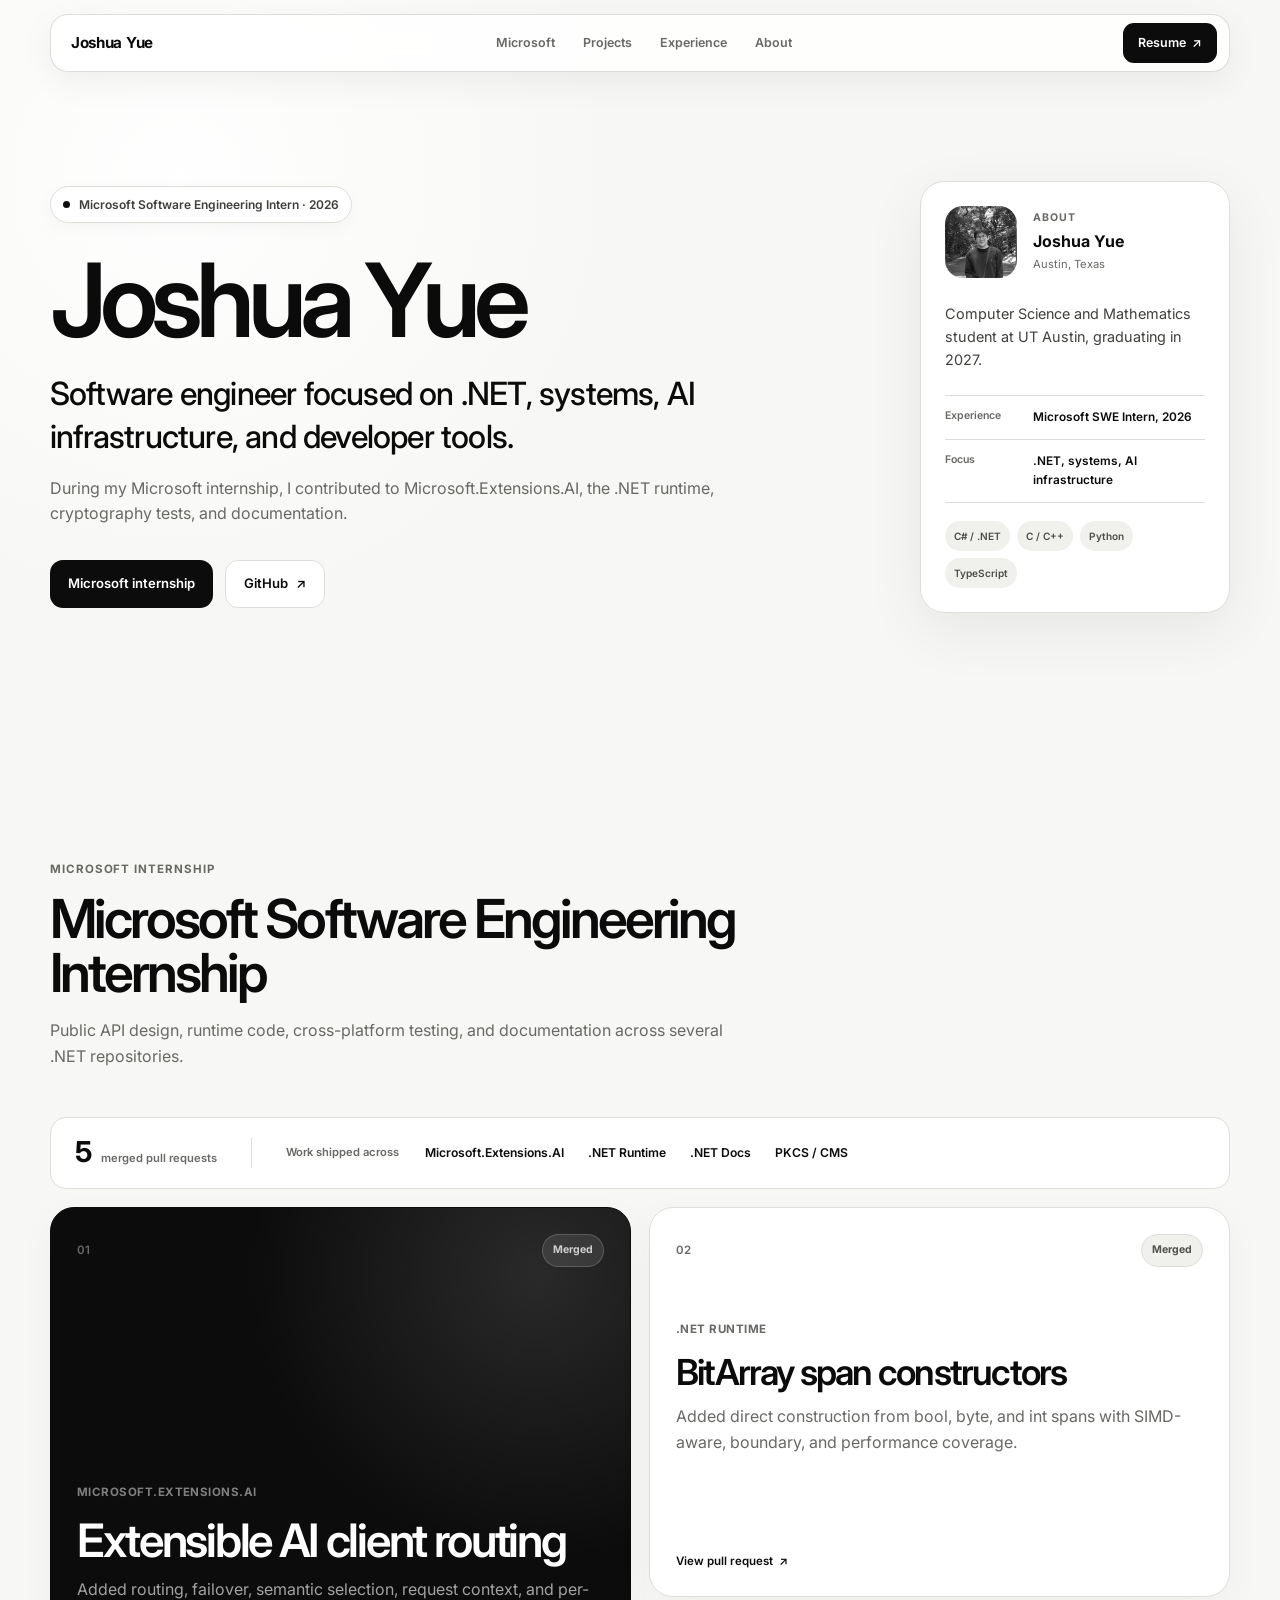
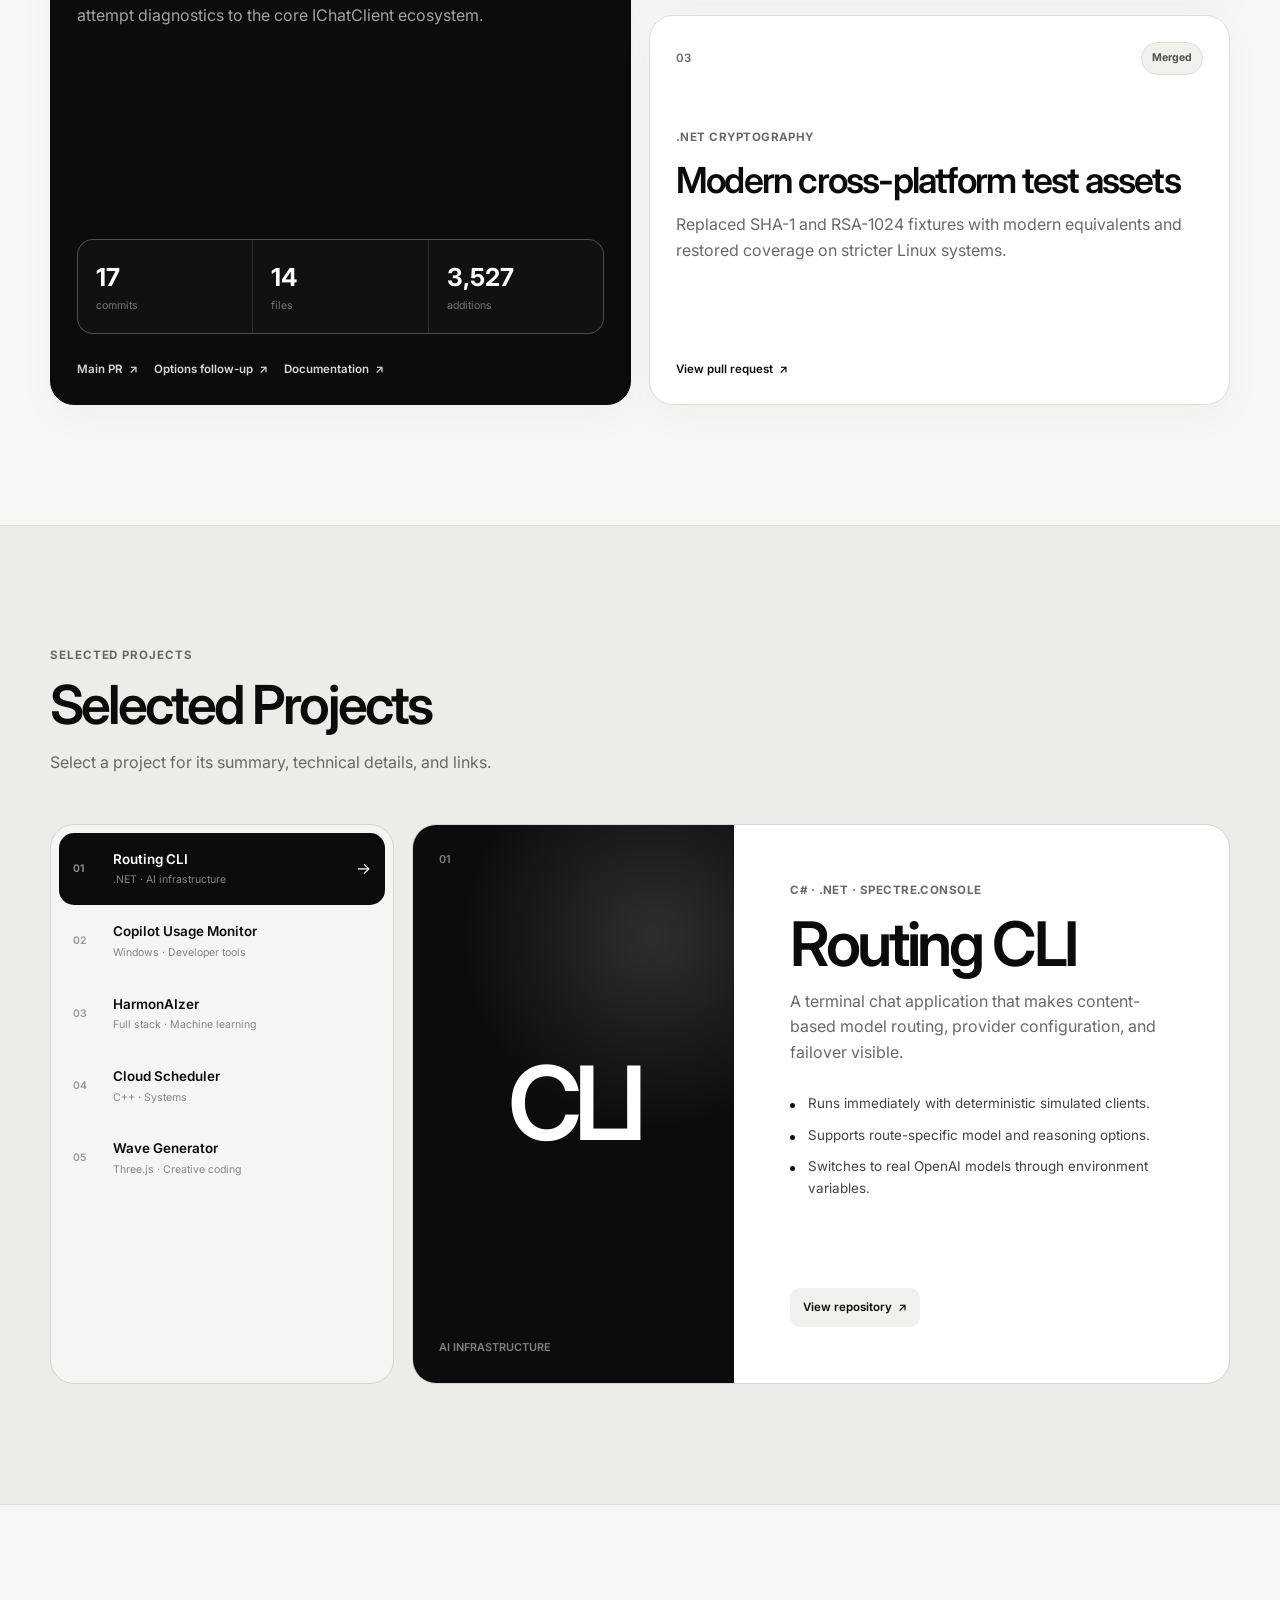
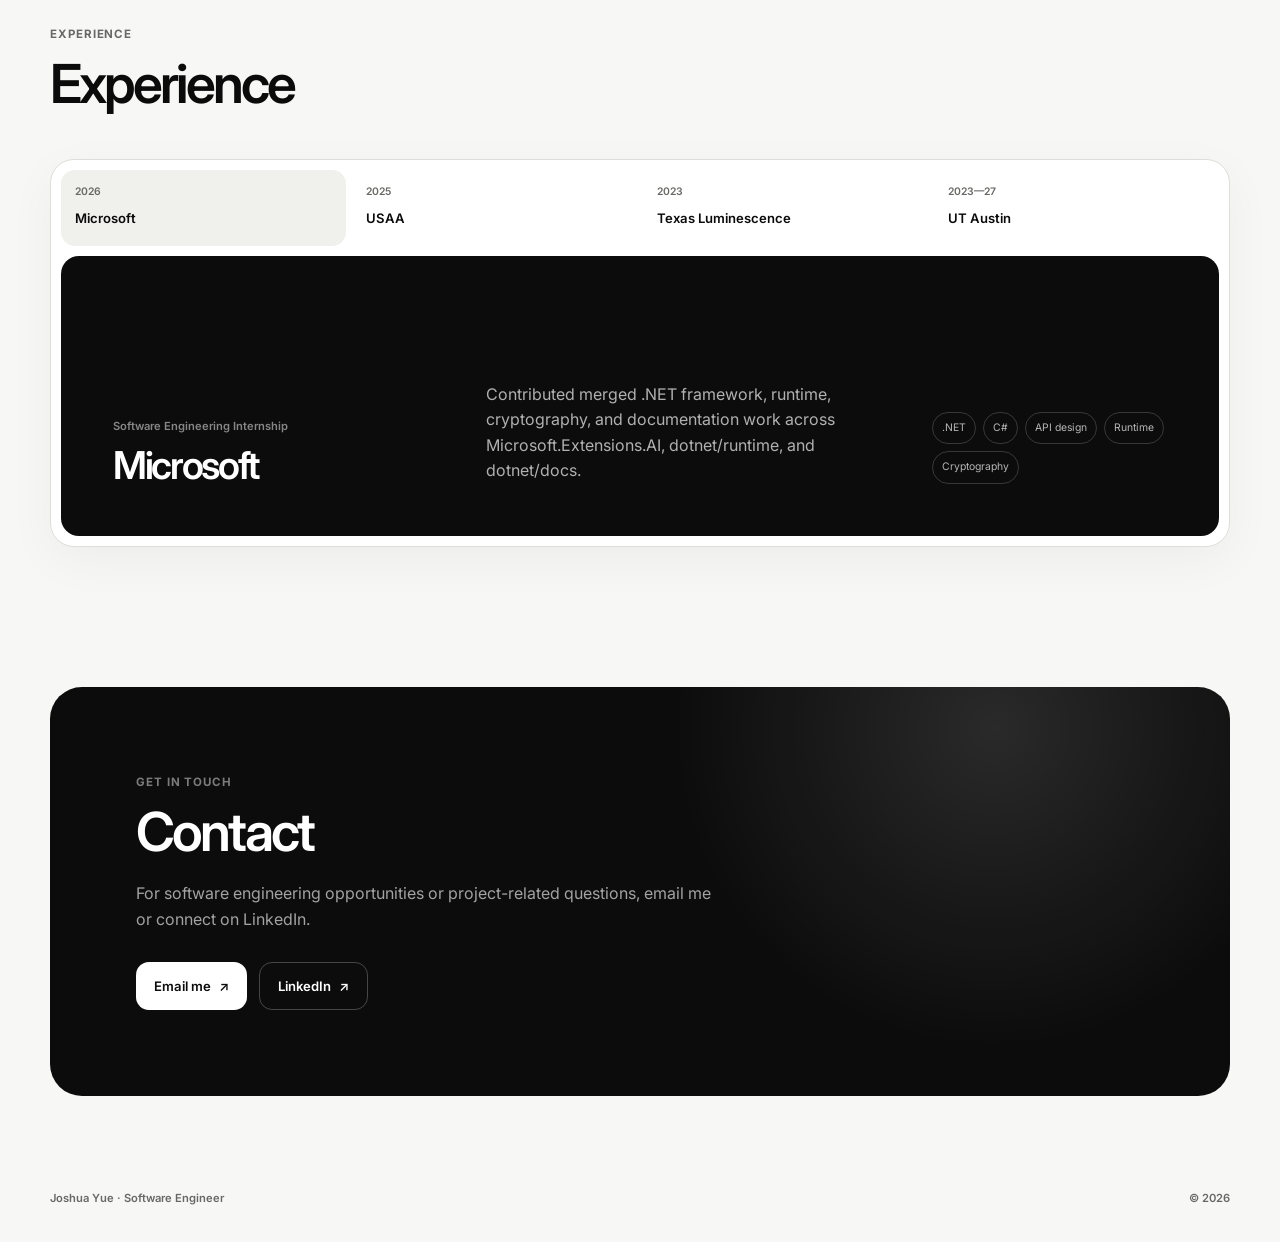
==== commit 331ef6a1: "Refine portfolio internship and About layout Co-authored-by: Copilot <223556219+Copilot@users.norepl" ====
--- a/index.html
+++ b/index.html
@@ -46,8 +46,8 @@
                 <h1>Joshua Yue</h1>
                 <p class="hero-role">Software engineer focused on .NET, systems, AI infrastructure, and developer tools.</p>
                 <p class="hero-summary">
-                    CS + Math at UT Austin ('27). During my Microsoft internship, I contributed
-                    to Microsoft.Extensions.AI, the .NET runtime, cryptography tests, and documentation.
+                    During my Microsoft internship, I contributed to Microsoft.Extensions.AI,
+                    the .NET runtime, cryptography tests, and documentation.
                 </p>
                 <div class="hero-actions">
                     <a class="button button-dark" href="#microsoft">Microsoft internship</a>
@@ -57,42 +57,28 @@
                 </div>
             </div>
 
-            <aside class="impact-card reveal" aria-label="Microsoft internship impact">
-                <div class="impact-top">
-                    <span class="impact-label">Microsoft · .NET</span>
-                    <span class="impact-year">2026</span>
-                </div>
-                <div class="impact-number">5</div>
-                <p class="impact-title">merged .NET pull requests</p>
-                <div class="impact-list">
+            <aside class="hero-about reveal" id="about" aria-label="About Joshua Yue">
+                <div class="hero-about-header">
+                    <img src="image.png" alt="Joshua Yue" width="160" height="160">
                     <div>
-                        <span>AI infrastructure</span>
-                        <strong>Routing + failover APIs</strong>
-                    </div>
-                    <div>
-                        <span>Runtime</span>
-                        <strong>BitArray span support</strong>
-                    </div>
-                    <div>
-                        <span>Cryptography</span>
-                        <strong>Cross-platform test modernization</strong>
-                    </div>
-                </div>
-                <a href="https://github.com/dotnet/extensions/pull/7662" target="_blank" rel="noopener">
-                    View dotnet/extensions#7662 <span>&nearr;</span>
-                </a>
+                        <span>About</span>
+                        <strong>Joshua Yue</strong>
+                        <small>Austin, Texas</small>
+                    </div>
+                </div>
+                <p>Computer Science and Mathematics student at UT Austin, graduating in 2027.</p>
+                <dl>
+                    <div><dt>Experience</dt><dd>Microsoft SWE Intern, 2026</dd></div>
+                    <div><dt>Focus</dt><dd>.NET, systems, AI infrastructure</dd></div>
+                </dl>
+                <div class="hero-skills">
+                    <span>C# / .NET</span>
+                    <span>C / C++</span>
+                    <span>Python</span>
+                    <span>TypeScript</span>
+                </div>
             </aside>
         </section>
-
-        <div class="trust-strip">
-            <div class="container">
-                <span>Work shipped across</span>
-                <strong>Microsoft.Extensions.AI</strong>
-                <strong>.NET Runtime</strong>
-                <strong>.NET Docs</strong>
-                <strong>PKCS / CMS</strong>
-            </div>
-        </div>
 
         <section class="section container" id="microsoft">
             <div class="section-intro reveal">
@@ -102,6 +88,22 @@
                     Public API design, runtime code, cross-platform testing, and documentation
                     across several .NET repositories.
                 </p>
+            </div>
+
+            <div class="internship-overview reveal" aria-label="Microsoft internship summary">
+                <div class="internship-count">
+                    <strong>5</strong>
+                    <span>merged pull requests</span>
+                </div>
+                <div class="internship-repositories">
+                    <span>Work shipped across</span>
+                    <div>
+                        <strong>Microsoft.Extensions.AI</strong>
+                        <strong>.NET Runtime</strong>
+                        <strong>.NET Docs</strong>
+                        <strong>PKCS / CMS</strong>
+                    </div>
+                </div>
             </div>
 
             <div class="microsoft-grid">
@@ -272,35 +274,6 @@
             </div>
         </section>
 
-        <section class="section about-section" id="about">
-            <div class="container about-grid reveal">
-                <div class="about-profile">
-                    <img src="image.png" alt="Joshua Yue" width="180" height="180">
-                    <div>
-                        <strong>Joshua Yue</strong>
-                        <span>Austin, Texas</span>
-                    </div>
-                </div>
-                <div class="about-copy">
-                    <span class="section-kicker">About</span>
-                    <h2>About</h2>
-                    <p>
-                        I am a Computer Science and Mathematics student at UT Austin graduating in 2027.
-                        My work includes .NET APIs and runtime code, developer tools, backend services,
-                        scheduling simulations, and full-stack applications.
-                    </p>
-                    <div class="skill-row">
-                        <span>C# / .NET</span>
-                        <span>C / C++</span>
-                        <span>Python</span>
-                        <span>TypeScript</span>
-                        <span>AI infrastructure</span>
-                        <span>Systems</span>
-                    </div>
-                </div>
-            </div>
-        </section>
-
         <section class="contact-section">
             <div class="container contact-card reveal">
                 <span class="section-kicker">Get in touch</span>
--- a/styles.css
+++ b/styles.css
@@ -163,12 +163,107 @@
 
 .hero {
     display: grid;
-    grid-template-columns: minmax(0, 1.15fr) minmax(340px, 0.65fr);
-    gap: clamp(48px, 8vw, 100px);
+    grid-template-columns: minmax(0, 1.2fr) minmax(300px, 0.48fr);
+    gap: clamp(44px, 8vw, 96px);
     align-items: center;
-    min-height: 760px;
+    min-height: 740px;
     padding-top: 126px;
     padding-bottom: 72px;
+}
+
+.hero-copy {
+    max-width: 900px;
+}
+
+.hero-about {
+    padding: 24px;
+    background: var(--surface);
+    border: 1px solid var(--line);
+    border-radius: var(--radius-md);
+    box-shadow: 0 18px 60px rgba(0, 0, 0, 0.07);
+}
+
+.hero-about-header {
+    display: flex;
+    gap: 16px;
+    align-items: center;
+}
+
+.hero-about-header img {
+    width: 72px;
+    height: 72px;
+    object-fit: cover;
+    border-radius: 18px;
+    filter: grayscale(1);
+}
+
+.hero-about-header div {
+    display: grid;
+    gap: 2px;
+}
+
+.hero-about-header span {
+    color: var(--muted);
+    font-size: 0.66rem;
+    font-weight: 700;
+    letter-spacing: 0.08em;
+    text-transform: uppercase;
+}
+
+.hero-about-header strong {
+    font-size: 1rem;
+}
+
+.hero-about-header small {
+    color: var(--muted);
+    font-size: 0.7rem;
+}
+
+.hero-about > p {
+    margin: 24px 0;
+    color: #3f3f3c;
+    font-size: 0.9rem;
+}
+
+.hero-about dl {
+    margin: 0;
+    border-top: 1px solid var(--line);
+}
+
+.hero-about dl div {
+    display: grid;
+    grid-template-columns: 76px 1fr;
+    gap: 12px;
+    padding: 12px 0;
+    border-bottom: 1px solid var(--line);
+}
+
+.hero-about dt {
+    color: var(--muted);
+    font-size: 0.66rem;
+    font-weight: 600;
+}
+
+.hero-about dd {
+    margin: 0;
+    font-size: 0.74rem;
+    font-weight: 600;
+}
+
+.hero-skills {
+    display: flex;
+    flex-wrap: wrap;
+    gap: 7px;
+    margin-top: 18px;
+}
+
+.hero-skills span {
+    padding: 7px 9px;
+    background: var(--surface-soft);
+    border-radius: 999px;
+    color: #4c4c49;
+    font-size: 0.63rem;
+    font-weight: 600;
 }
 
 .hero-badge {
@@ -257,126 +352,6 @@
     border: 1px solid var(--line);
 }
 
-.impact-card {
-    position: relative;
-    min-height: 500px;
-    padding: 28px;
-    overflow: hidden;
-    background:
-        radial-gradient(circle at 84% 16%, rgba(255, 255, 255, 0.25), transparent 14rem),
-        linear-gradient(145deg, #171717, #060606);
-    color: var(--white);
-    border-radius: var(--radius-lg);
-    box-shadow: 0 30px 90px rgba(0, 0, 0, 0.18);
-}
-
-.impact-card::before,
-.impact-card::after {
-    position: absolute;
-    border: 1px solid rgba(255, 255, 255, 0.1);
-    border-radius: 50%;
-    content: "";
-}
-
-.impact-card::before {
-    top: -90px;
-    right: -70px;
-    width: 250px;
-    height: 250px;
-}
-
-.impact-card::after {
-    top: -42px;
-    right: -20px;
-    width: 150px;
-    height: 150px;
-}
-
-.impact-top {
-    position: relative;
-    z-index: 1;
-    display: flex;
-    justify-content: space-between;
-    font-size: 0.72rem;
-    font-weight: 600;
-}
-
-.impact-label {
-    color: rgba(255, 255, 255, 0.7);
-}
-
-.impact-number {
-    margin-top: 36px;
-    font-size: clamp(6rem, 11vw, 8.8rem);
-    font-weight: 600;
-    letter-spacing: -0.08em;
-    line-height: 0.9;
-}
-
-.impact-title {
-    margin: 5px 0 28px;
-    color: rgba(255, 255, 255, 0.68);
-    font-size: 1rem;
-}
-
-.impact-list {
-    border-top: 1px solid rgba(255, 255, 255, 0.16);
-}
-
-.impact-list div {
-    display: grid;
-    grid-template-columns: 0.8fr 1.2fr;
-    gap: 16px;
-    padding: 14px 0;
-    border-bottom: 1px solid rgba(255, 255, 255, 0.16);
-}
-
-.impact-list span {
-    color: rgba(255, 255, 255, 0.45);
-    font-size: 0.7rem;
-}
-
-.impact-list strong {
-    font-size: 0.78rem;
-    font-weight: 500;
-}
-
-.impact-card > a {
-    display: inline-flex;
-    gap: 8px;
-    align-items: center;
-    margin-top: 25px;
-    padding-bottom: 3px;
-    border-bottom: 1px solid rgba(255, 255, 255, 0.48);
-    font-size: 0.76rem;
-    font-weight: 600;
-}
-
-.trust-strip {
-    border-top: 1px solid var(--line);
-    border-bottom: 1px solid var(--line);
-    background: rgba(255, 255, 255, 0.46);
-}
-
-.trust-strip .container {
-    display: flex;
-    flex-wrap: wrap;
-    gap: 22px 46px;
-    align-items: center;
-    min-height: 84px;
-}
-
-.trust-strip span {
-    color: var(--muted);
-    font-size: 0.74rem;
-    font-weight: 600;
-}
-
-.trust-strip strong {
-    font-size: 0.86rem;
-    font-weight: 600;
-}
-
 .section {
     padding: 120px 0;
 }
@@ -397,7 +372,6 @@
 }
 
 .section-intro h2,
-.about-copy h2,
 .contact-card h2 {
     max-width: 820px;
     margin: 0;
@@ -412,6 +386,56 @@
     margin: 18px 0 0;
     color: var(--muted);
     font-size: 1rem;
+}
+
+.internship-overview {
+    display: grid;
+    grid-template-columns: auto 1fr;
+    gap: 34px;
+    align-items: center;
+    margin-bottom: 18px;
+    padding: 20px 24px;
+    background: var(--surface);
+    border: 1px solid var(--line);
+    border-radius: var(--radius-sm);
+}
+
+.internship-count {
+    display: flex;
+    gap: 10px;
+    align-items: baseline;
+    padding-right: 34px;
+    border-right: 1px solid var(--line);
+}
+
+.internship-count strong {
+    font-size: 1.8rem;
+    letter-spacing: -0.05em;
+    line-height: 1;
+}
+
+.internship-count span,
+.internship-repositories > span {
+    color: var(--muted);
+    font-size: 0.7rem;
+    font-weight: 600;
+}
+
+.internship-repositories {
+    display: flex;
+    gap: 26px;
+    align-items: center;
+}
+
+.internship-repositories div {
+    display: flex;
+    flex-wrap: wrap;
+    gap: 10px 24px;
+}
+
+.internship-repositories strong {
+    font-size: 0.76rem;
+    font-weight: 600;
 }
 
 .microsoft-grid {
@@ -790,8 +814,8 @@
 
 .experience-detail {
     display: grid;
-    grid-template-columns: minmax(220px, 0.8fr) minmax(0, 1.2fr) minmax(220px, 0.7fr);
-    gap: 40px;
+    grid-template-columns: minmax(340px, 0.95fr) minmax(0, 1.15fr) minmax(200px, 0.65fr);
+    gap: 30px;
     align-items: end;
     min-height: 280px;
     margin-top: 10px;
@@ -801,6 +825,10 @@
     border-radius: 18px;
 }
 
+.experience-detail > * {
+    min-width: 0;
+}
+
 .experience-type {
     color: rgba(255, 255, 255, 0.5);
     font-size: 0.7rem;
@@ -809,10 +837,12 @@
 
 .experience-detail h3 {
     margin: 8px 0 0;
-    font-size: clamp(2.8rem, 5vw, 4.8rem);
+    font-size: clamp(2.35rem, 3vw, 3rem);
     font-weight: 600;
     letter-spacing: -0.06em;
     line-height: 1;
+    overflow-wrap: normal;
+    word-break: normal;
 }
 
 .experience-detail > p {
@@ -832,71 +862,6 @@
     border-radius: 999px;
     color: rgba(255, 255, 255, 0.7);
     font-size: 0.65rem;
-}
-
-.about-section {
-    padding-top: 30px;
-}
-
-.about-grid {
-    display: grid;
-    grid-template-columns: minmax(220px, 0.35fr) minmax(0, 1fr);
-    gap: clamp(50px, 10vw, 130px);
-    padding: clamp(38px, 6vw, 68px);
-    background: var(--surface);
-    border: 1px solid var(--line);
-    border-radius: var(--radius-lg);
-}
-
-.about-profile img {
-    width: 124px;
-    height: 124px;
-    object-fit: cover;
-    border-radius: 28px;
-    filter: grayscale(1);
-}
-
-.about-profile div {
-    display: grid;
-    gap: 3px;
-    margin-top: 18px;
-}
-
-.about-profile strong {
-    font-size: 0.9rem;
-}
-
-.about-profile span {
-    color: var(--muted);
-    font-size: 0.74rem;
-}
-
-.about-copy h2 {
-    max-width: 800px;
-    font-size: clamp(2.4rem, 4.7vw, 4.3rem);
-}
-
-.about-copy > p {
-    max-width: 760px;
-    margin: 24px 0 0;
-    color: var(--muted);
-    font-size: 1rem;
-}
-
-.skill-row {
-    display: flex;
-    flex-wrap: wrap;
-    gap: 8px;
-    margin-top: 30px;
-}
-
-.skill-row span {
-    padding: 8px 11px;
-    background: var(--surface-soft);
-    border: 1px solid var(--line);
-    border-radius: 999px;
-    font-size: 0.68rem;
-    font-weight: 600;
 }
 
 .contact-section {
@@ -1043,12 +1008,13 @@
 
     .hero {
         grid-template-columns: 1fr;
+        gap: 42px;
         min-height: auto;
         padding-top: 150px;
     }
 
-    .impact-card {
-        min-height: 460px;
+    .hero-about {
+        max-width: 520px;
     }
 
     .section-intro {
@@ -1122,7 +1088,6 @@
     }
 
     .hero {
-        gap: 44px;
         padding-top: 118px;
         padding-bottom: 60px;
     }
@@ -1145,24 +1110,21 @@
         margin-top: 14px;
     }
 
-    .impact-card {
-        min-height: 470px;
-        padding: 22px;
-        border-radius: 25px;
-    }
-
-    .impact-list div {
+    .internship-overview {
         grid-template-columns: 1fr;
-        gap: 3px;
-    }
-
-    .trust-strip .container {
-        gap: 12px 24px;
-        padding: 20px 0;
-    }
-
-    .trust-strip span {
-        flex-basis: 100%;
+        gap: 16px;
+        padding: 18px;
+    }
+
+    .internship-count {
+        padding: 0 0 14px;
+        border-right: 0;
+        border-bottom: 1px solid var(--line);
+    }
+
+    .internship-repositories {
+        display: grid;
+        gap: 9px;
     }
 
     .section {
@@ -1174,7 +1136,6 @@
     }
 
     .section-intro h2,
-    .about-copy h2,
     .contact-card h2 {
         font-size: clamp(2.4rem, 11vw, 3.5rem);
     }
@@ -1238,23 +1199,9 @@
         grid-column: auto;
     }
 
-    .about-grid {
-        grid-template-columns: 1fr;
-        gap: 42px;
-        padding: 28px;
-        border-radius: 25px;
-    }
-
-    .about-profile {
-        display: flex;
-        gap: 18px;
-        align-items: end;
-    }
-
-    .about-profile img {
-        width: 92px;
-        height: 92px;
-        border-radius: 22px;
+    .hero-about {
+        max-width: none;
+        padding: 20px;
     }
 
     .contact-card {
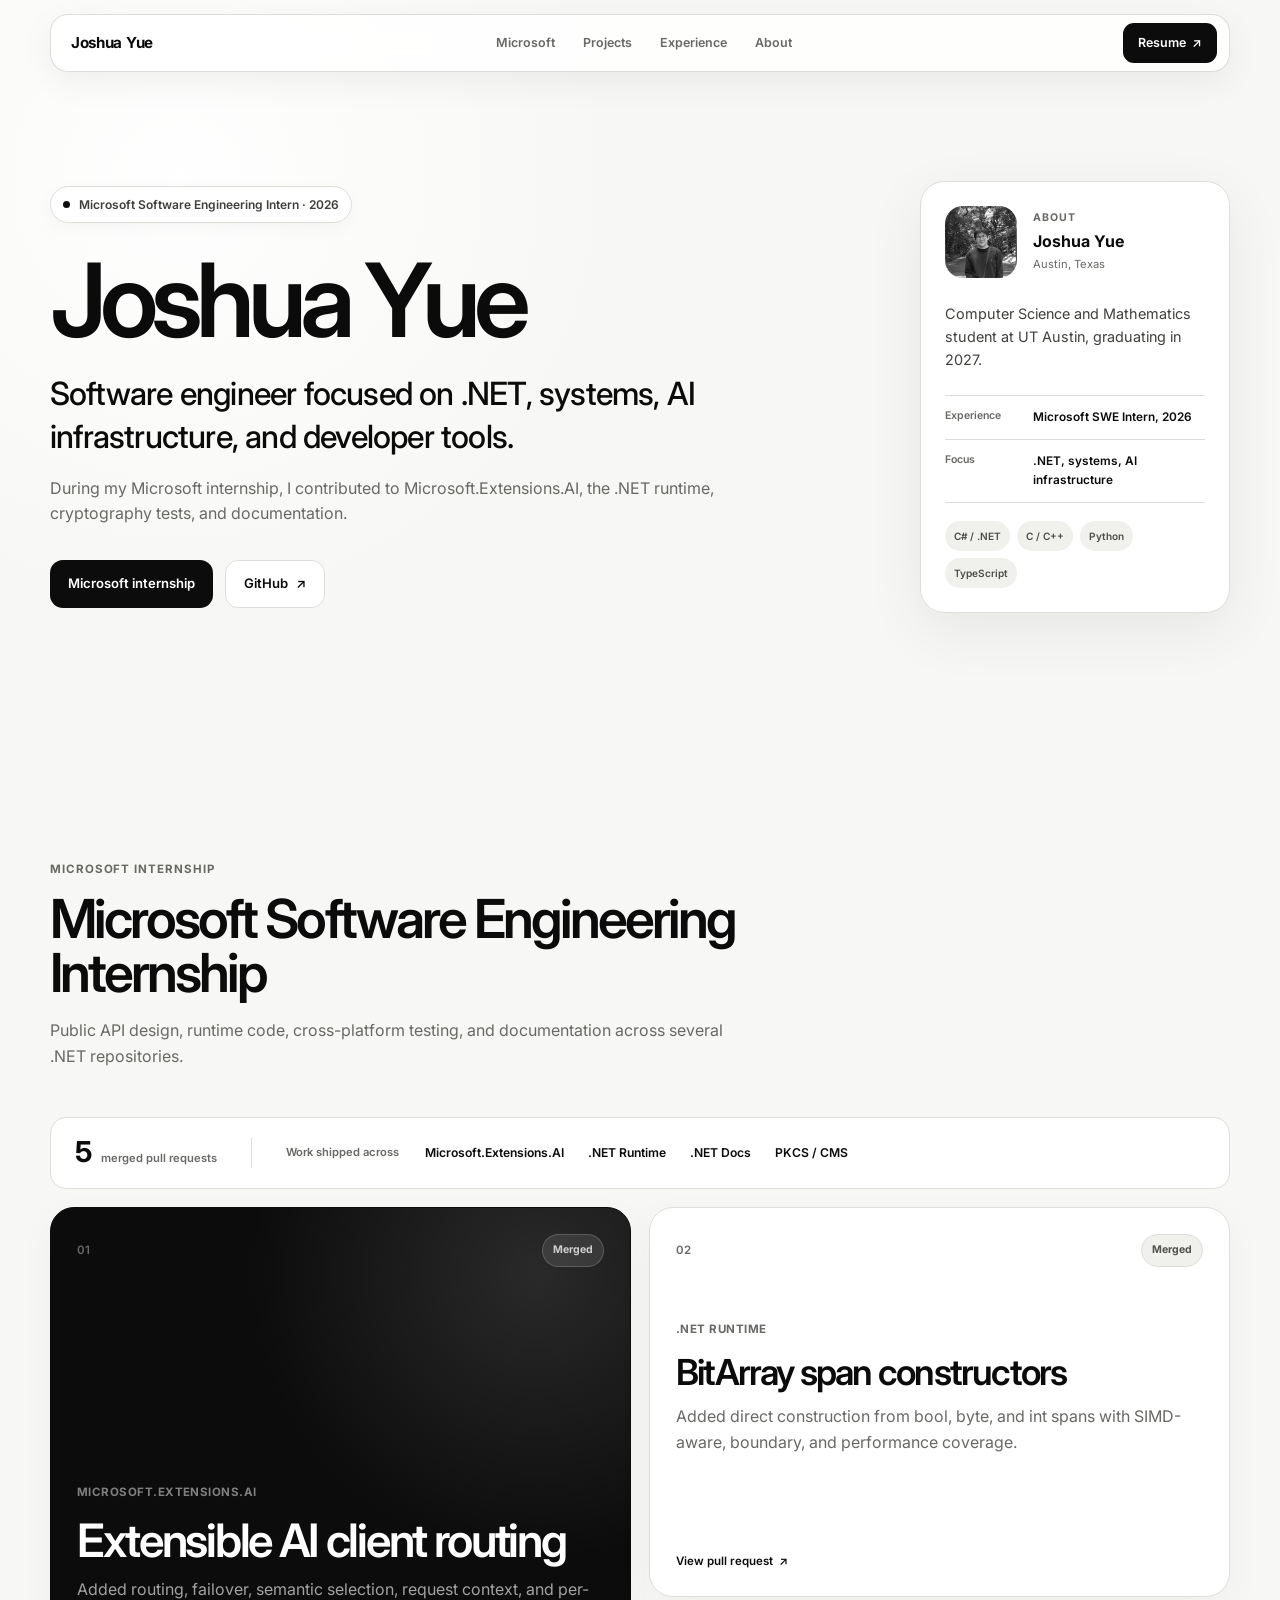
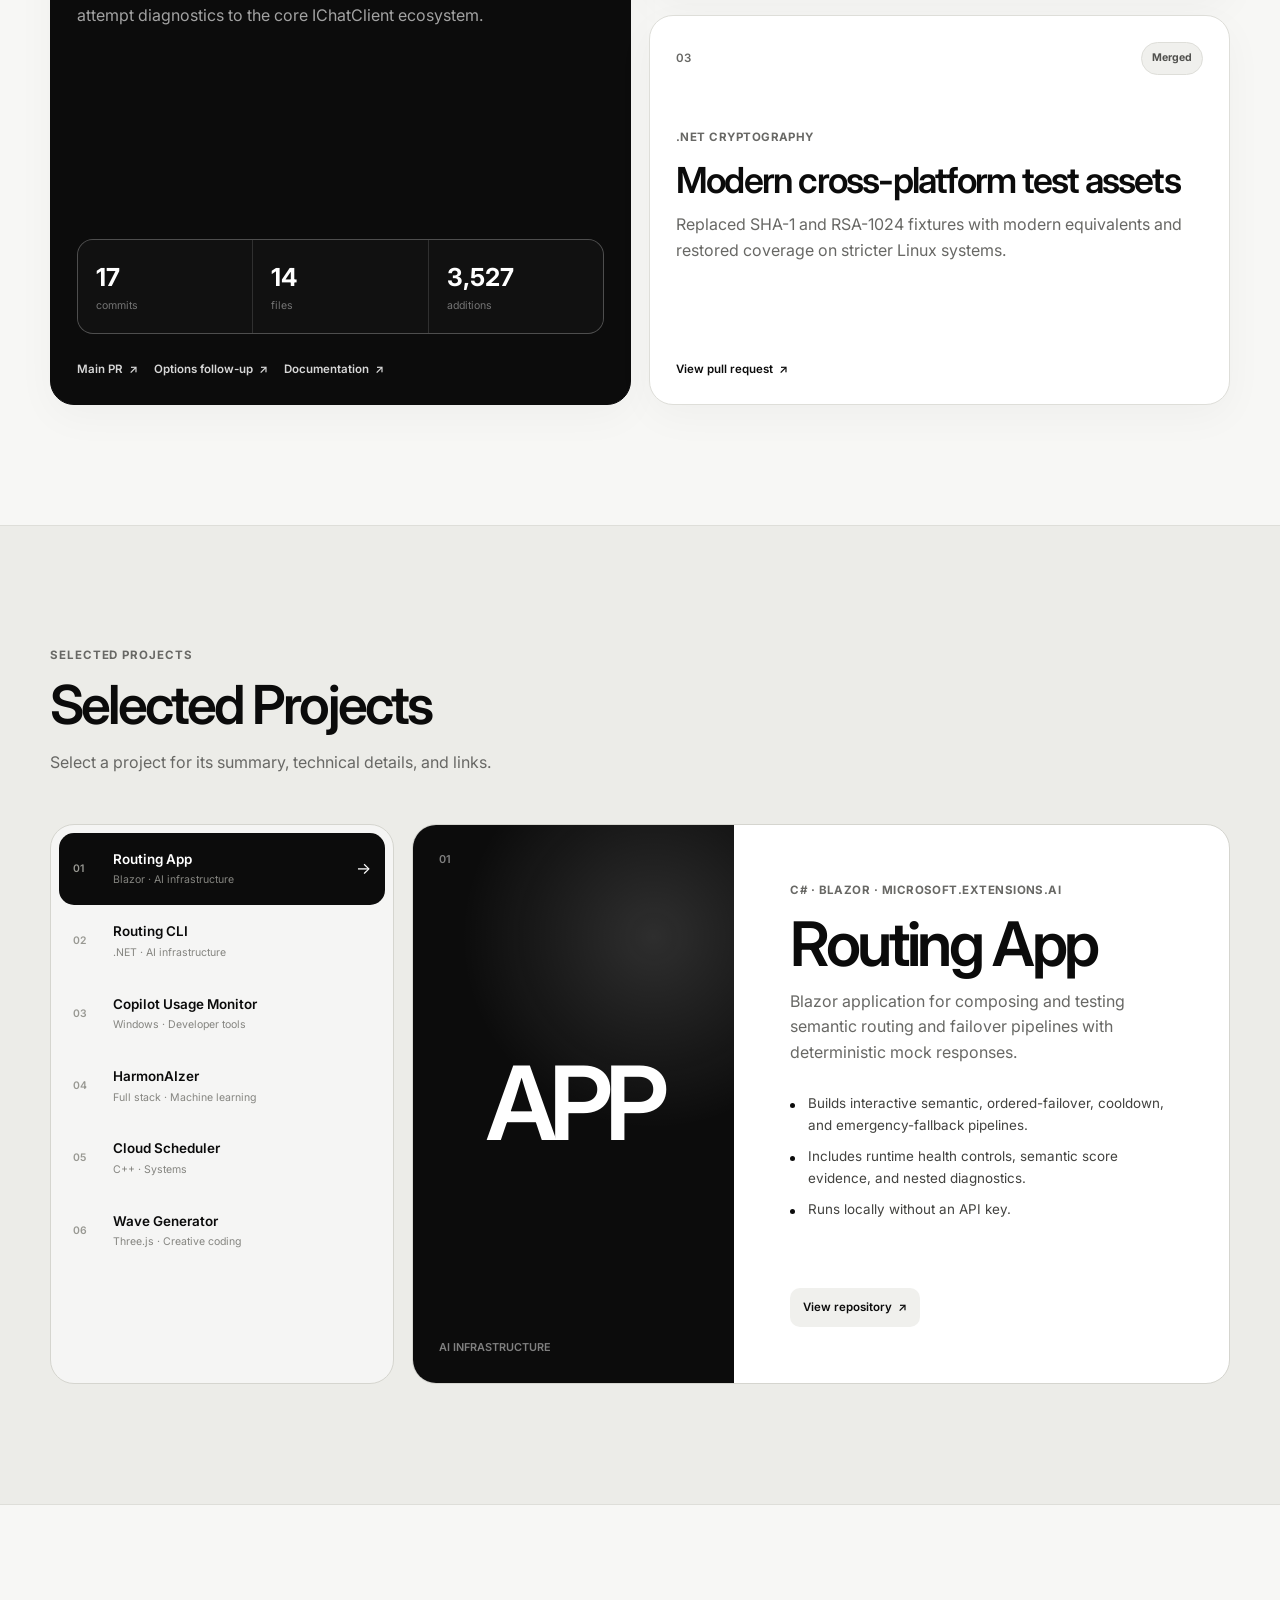
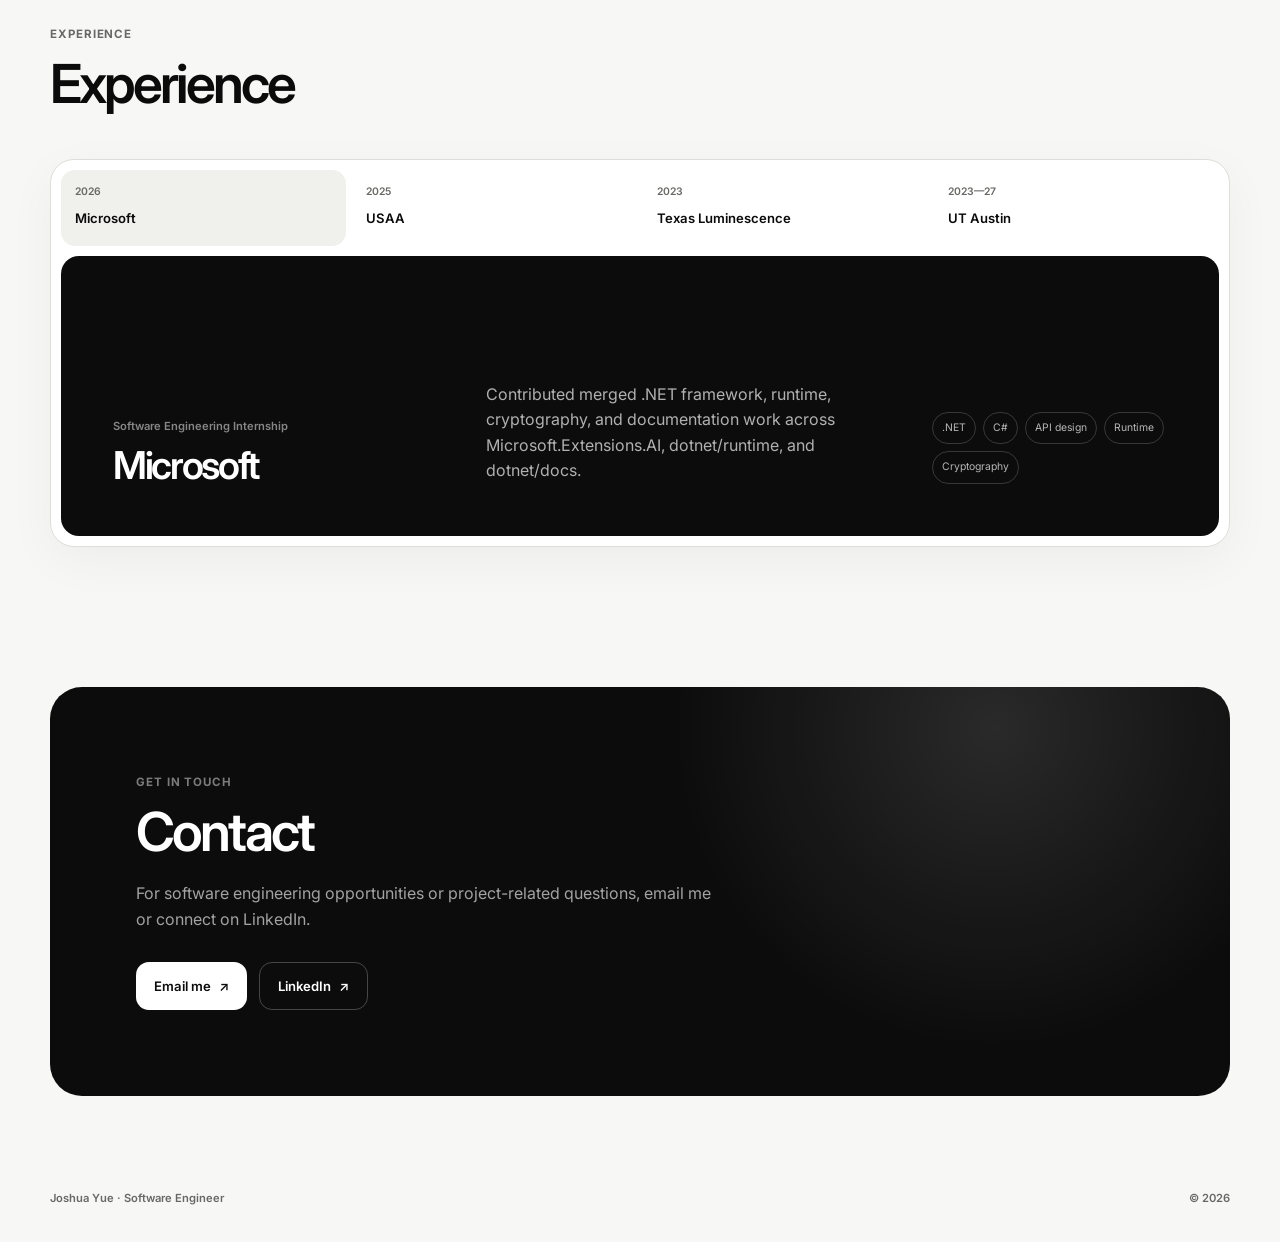
==== commit a413751b: "Add routing app to portfolio Co-authored-by: Copilot <223556219+Copilot@users.noreply.github.com> Co" ====
--- a/index.html
+++ b/index.html
@@ -182,28 +182,33 @@
 
                 <div class="project-browser reveal">
                     <div class="project-list" role="tablist" aria-label="Selected projects">
-                        <button type="button" role="tab" aria-selected="true" data-project="routing-cli">
+                        <button type="button" role="tab" aria-selected="true" data-project="routing-app">
                             <span>01</span>
+                            <div><strong>Routing App</strong><small>Blazor · AI infrastructure</small></div>
+                            <i>&rarr;</i>
+                        </button>
+                        <button type="button" role="tab" aria-selected="false" data-project="routing-cli">
+                            <span>02</span>
                             <div><strong>Routing CLI</strong><small>.NET · AI infrastructure</small></div>
                             <i>&rarr;</i>
                         </button>
                         <button type="button" role="tab" aria-selected="false" data-project="copilot-monitor">
-                            <span>02</span>
+                            <span>03</span>
                             <div><strong>Copilot Usage Monitor</strong><small>Windows · Developer tools</small></div>
                             <i>&rarr;</i>
                         </button>
                         <button type="button" role="tab" aria-selected="false" data-project="harmonizer">
-                            <span>03</span>
+                            <span>04</span>
                             <div><strong>HarmonAIzer</strong><small>Full stack · Machine learning</small></div>
                             <i>&rarr;</i>
                         </button>
                         <button type="button" role="tab" aria-selected="false" data-project="cloudsim">
-                            <span>04</span>
+                            <span>05</span>
                             <div><strong>Cloud Scheduler</strong><small>C++ · Systems</small></div>
                             <i>&rarr;</i>
                         </button>
                         <button type="button" role="tab" aria-selected="false" data-project="wave-gen">
-                            <span>05</span>
+                            <span>06</span>
                             <div><strong>Wave Generator</strong><small>Three.js · Creative coding</small></div>
                             <i>&rarr;</i>
                         </button>
@@ -212,23 +217,23 @@
                     <article class="project-preview" aria-live="polite">
                         <div class="preview-visual" id="project-visual">
                             <span id="project-number">01</span>
-                            <strong id="project-monogram">CLI</strong>
+                            <strong id="project-monogram">APP</strong>
                             <small id="project-category">AI infrastructure</small>
                         </div>
                         <div class="preview-copy">
-                            <span class="card-meta" id="project-meta">C# · .NET · Spectre.Console</span>
-                            <h3 id="project-title">Routing CLI</h3>
+                            <span class="card-meta" id="project-meta">C# · Blazor · Microsoft.Extensions.AI</span>
+                            <h3 id="project-title">Routing App</h3>
                             <p id="project-summary">
-                                A terminal chat application that makes content-based model routing,
-                                provider configuration, and failover visible.
+                                Blazor application for composing and testing semantic routing and failover
+                                pipelines with deterministic mock responses.
                             </p>
                             <ul id="project-highlights">
-                                <li>Runs immediately with deterministic simulated clients.</li>
-                                <li>Supports route-specific model and reasoning options.</li>
-                                <li>Switches to real OpenAI models through environment variables.</li>
+                                <li>Builds interactive semantic, ordered-failover, cooldown, and emergency-fallback pipelines.</li>
+                                <li>Includes runtime health controls, semantic score evidence, and nested diagnostics.</li>
+                                <li>Runs locally without an API key.</li>
                             </ul>
                             <div class="preview-links" id="project-links">
-                                <a href="https://github.com/joshuajyue/routing-cli-sample" target="_blank" rel="noopener">View repository <span>&nearr;</span></a>
+                                <a href="https://github.com/joshuajyue/routing-app" target="_blank" rel="noopener">View repository <span>&nearr;</span></a>
                             </div>
                         </div>
                     </article>
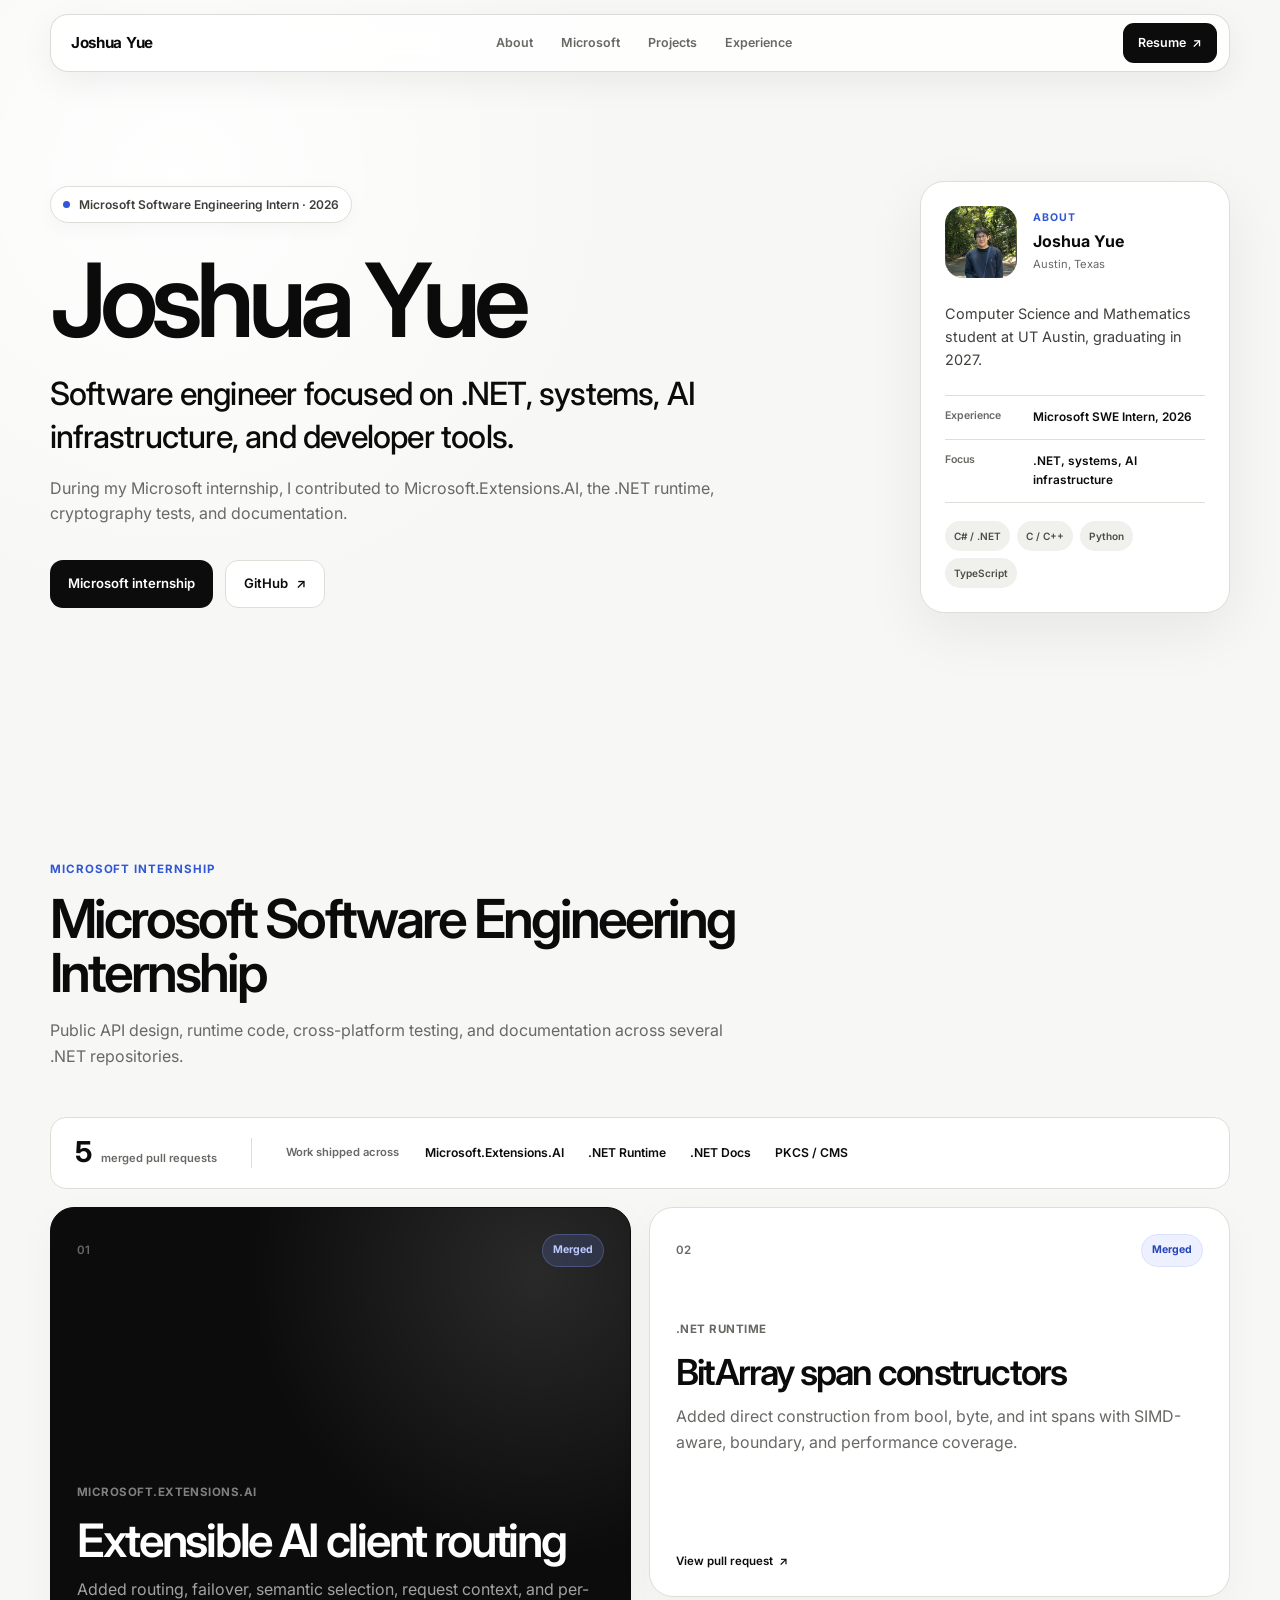
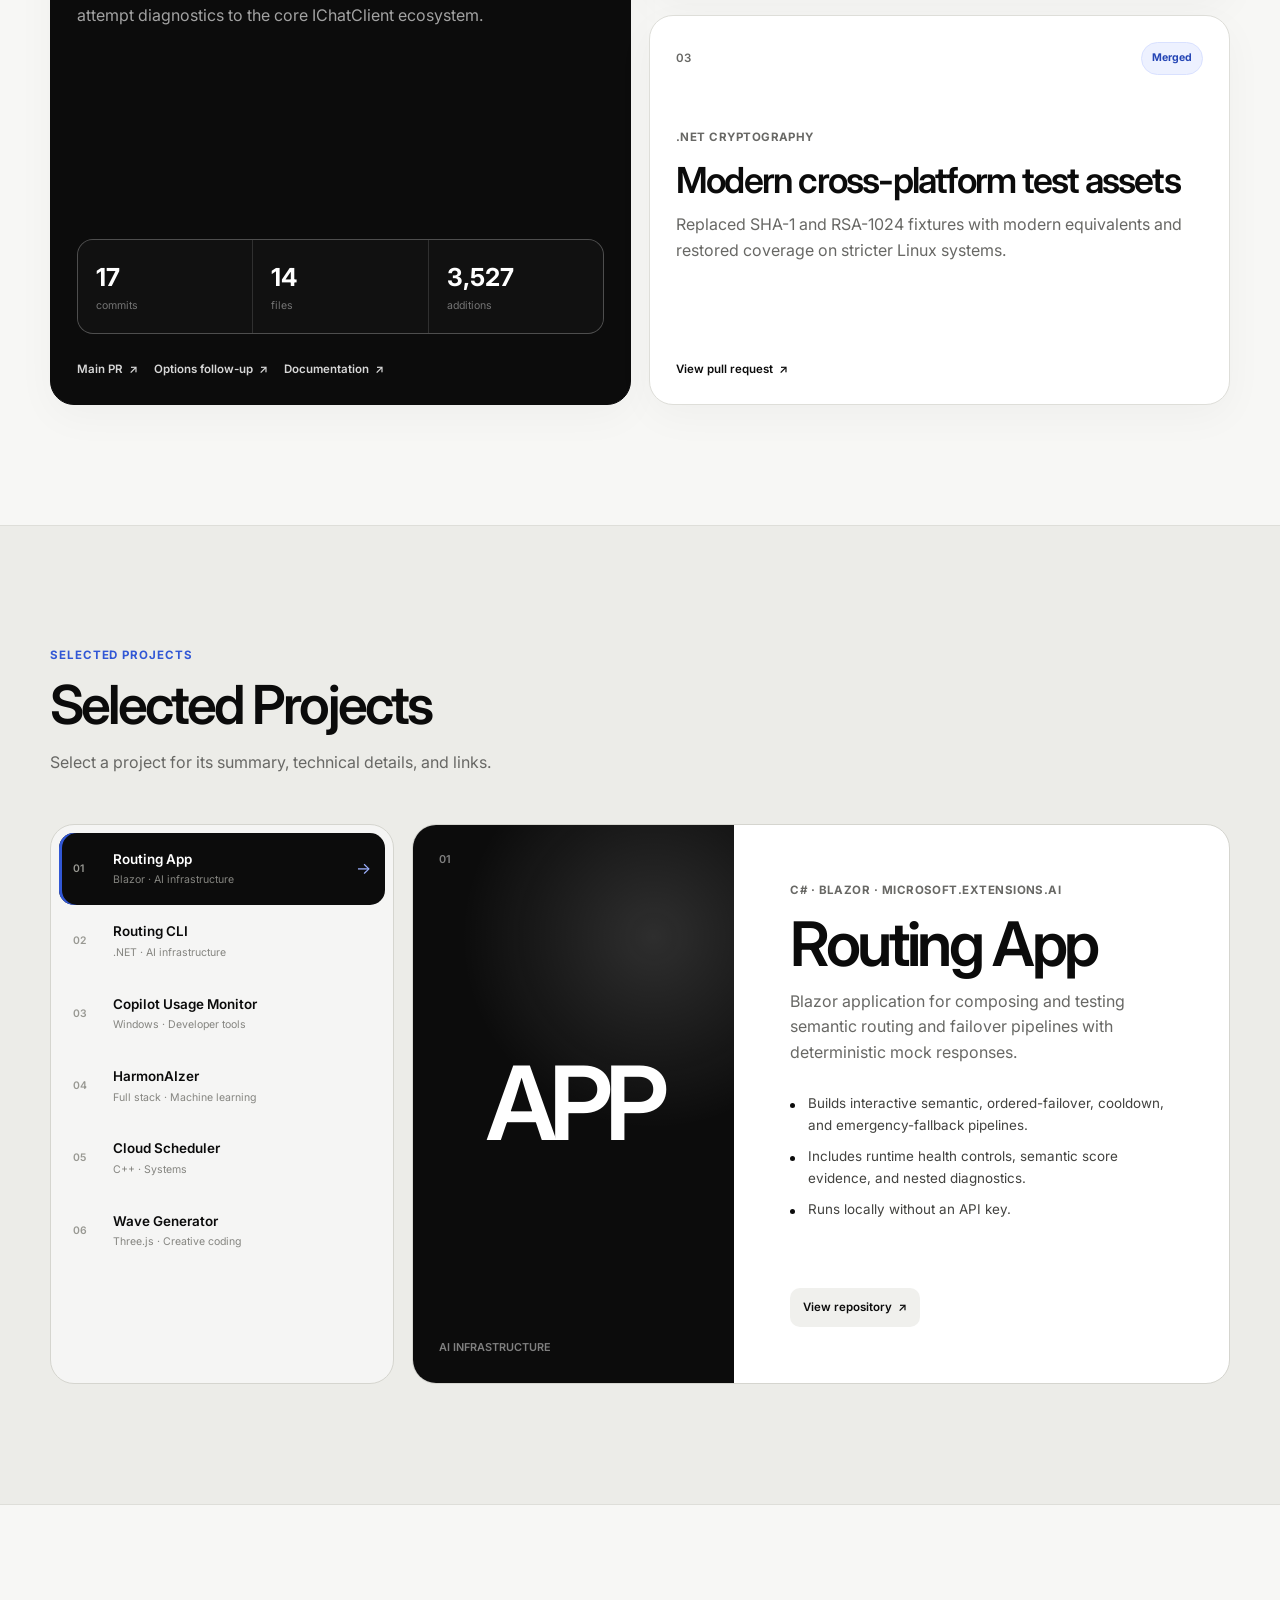
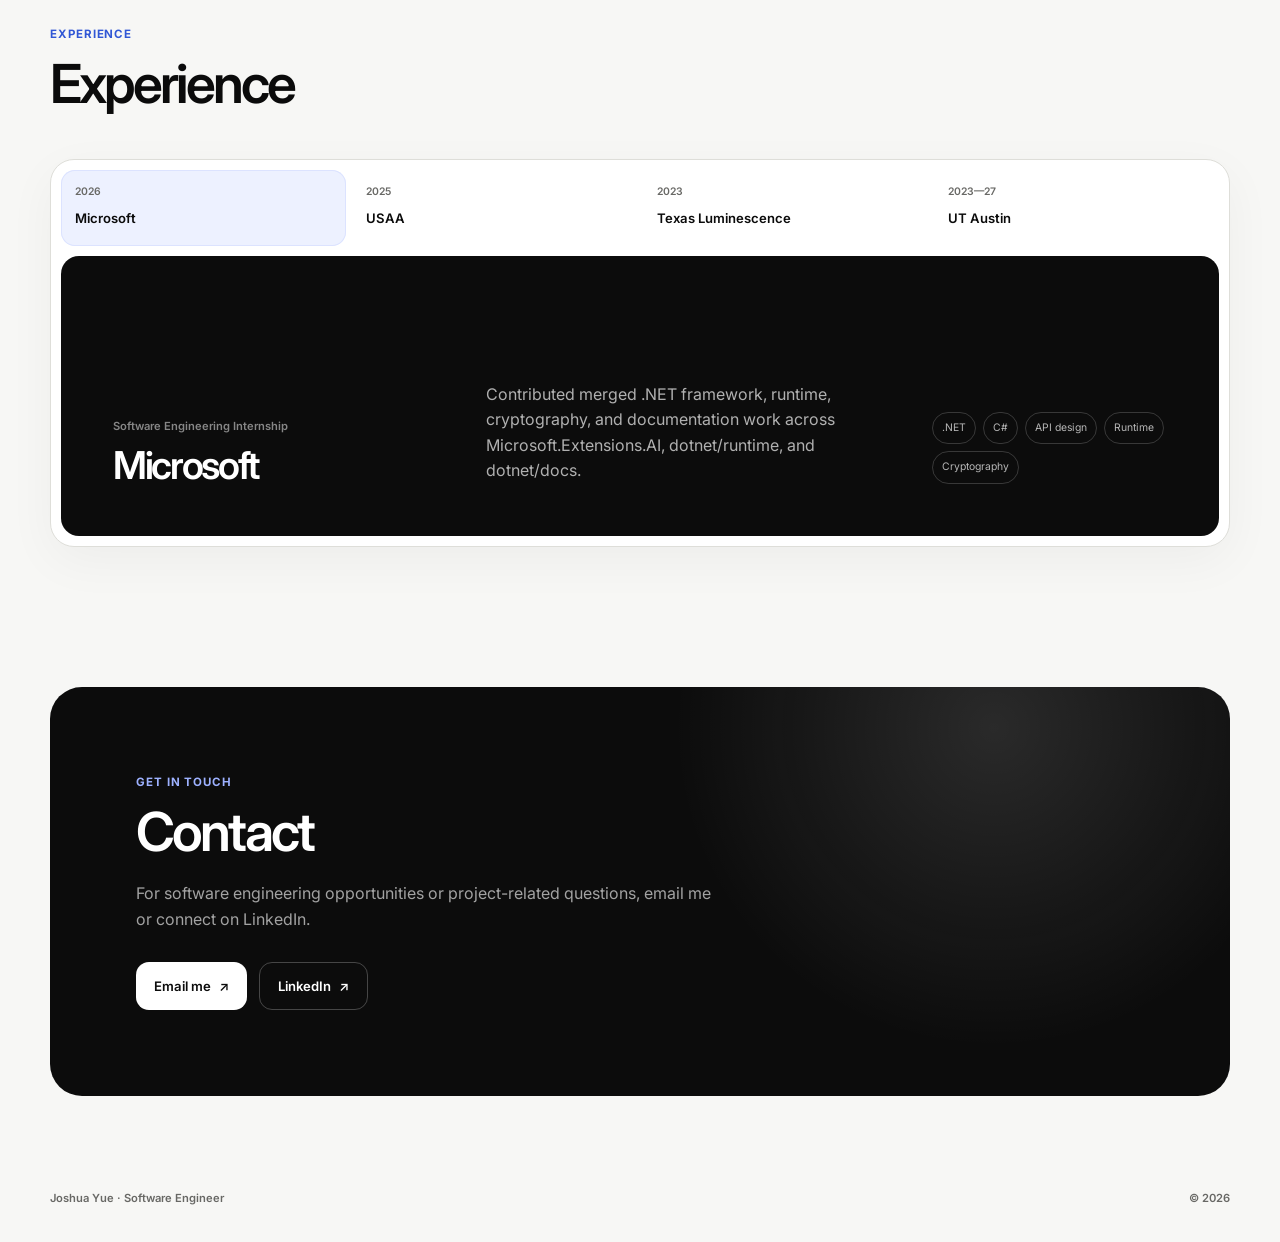
==== commit 3d8ee37c: "Add restrained color accents and reorder navigation Co-authored-by: Copilot <223556219+Copilot@users" ====
--- a/index.html
+++ b/index.html
@@ -27,10 +27,10 @@
                 <i aria-hidden="true"></i>
             </button>
             <div class="nav-links" id="nav-links">
+                <a href="#about">About</a>
                 <a href="#microsoft">Microsoft</a>
                 <a href="#projects">Projects</a>
                 <a href="#experience">Experience</a>
-                <a href="#about">About</a>
             </div>
             <a class="nav-resume" href="./Resume.pdf" target="_blank" rel="noopener">Resume <span>&nearr;</span></a>
         </nav>
--- a/styles.css
+++ b/styles.css
@@ -8,6 +8,9 @@
     --line-dark: #c7c7c1;
     --black: #0c0c0c;
     --white: #ffffff;
+    --accent: #3157d5;
+    --accent-dark: #2445b5;
+    --accent-soft: #edf1ff;
     --radius-sm: 16px;
     --radius-md: 24px;
     --radius-lg: 32px;
@@ -66,7 +69,7 @@
 }
 
 :focus-visible {
-    outline: 2px solid var(--black);
+    outline: 2px solid var(--accent);
     outline-offset: 3px;
 }
 
@@ -143,7 +146,7 @@
 }
 
 .nav-links a:hover {
-    color: var(--text);
+    color: var(--accent);
 }
 
 .nav-resume {
@@ -194,7 +197,6 @@
     height: 72px;
     object-fit: cover;
     border-radius: 18px;
-    filter: grayscale(1);
 }
 
 .hero-about-header div {
@@ -203,7 +205,7 @@
 }
 
 .hero-about-header span {
-    color: var(--muted);
+    color: var(--accent);
     font-size: 0.66rem;
     font-weight: 700;
     letter-spacing: 0.08em;
@@ -284,7 +286,7 @@
 .hero-badge span {
     width: 7px;
     height: 7px;
-    background: var(--black);
+    background: var(--accent);
     border-radius: 50%;
 }
 
@@ -364,7 +366,7 @@
 .section-kicker {
     display: block;
     margin-bottom: 14px;
-    color: var(--muted);
+    color: var(--accent);
     font-size: 0.72rem;
     font-weight: 700;
     letter-spacing: 0.08em;
@@ -489,18 +491,18 @@
 
 .status-pill {
     padding: 7px 10px;
-    background: var(--surface-soft);
-    border: 1px solid var(--line);
+    background: var(--accent-soft);
+    border: 1px solid #d9e1ff;
     border-radius: 999px;
-    color: #50504d;
+    color: var(--accent-dark);
     font-size: 0.66rem;
     font-weight: 700;
 }
 
 .work-card-featured .status-pill {
-    background: rgba(255, 255, 255, 0.1);
-    border-color: rgba(255, 255, 255, 0.18);
-    color: rgba(255, 255, 255, 0.76);
+    background: rgba(113, 142, 255, 0.17);
+    border-color: rgba(137, 162, 255, 0.28);
+    color: #bdcaff;
 }
 
 .card-body {
@@ -634,6 +636,7 @@
 .project-list button[aria-selected="true"] {
     background: var(--black);
     color: var(--white);
+    box-shadow: inset 3px 0 0 var(--accent);
 }
 
 .project-list button > span {
@@ -666,6 +669,7 @@
 }
 
 .project-list button[aria-selected="true"] i {
+    color: #9db1ff;
     opacity: 1;
     transform: translateX(0);
 }
@@ -798,7 +802,8 @@
 }
 
 .experience-nav button[aria-selected="true"] {
-    background: var(--surface-soft);
+    background: var(--accent-soft);
+    box-shadow: inset 0 0 0 1px #dce3ff;
 }
 
 .experience-nav span {
@@ -878,7 +883,7 @@
 }
 
 .contact-card .section-kicker {
-    color: rgba(255, 255, 255, 0.46);
+    color: #9db1ff;
 }
 
 .contact-card h2 {
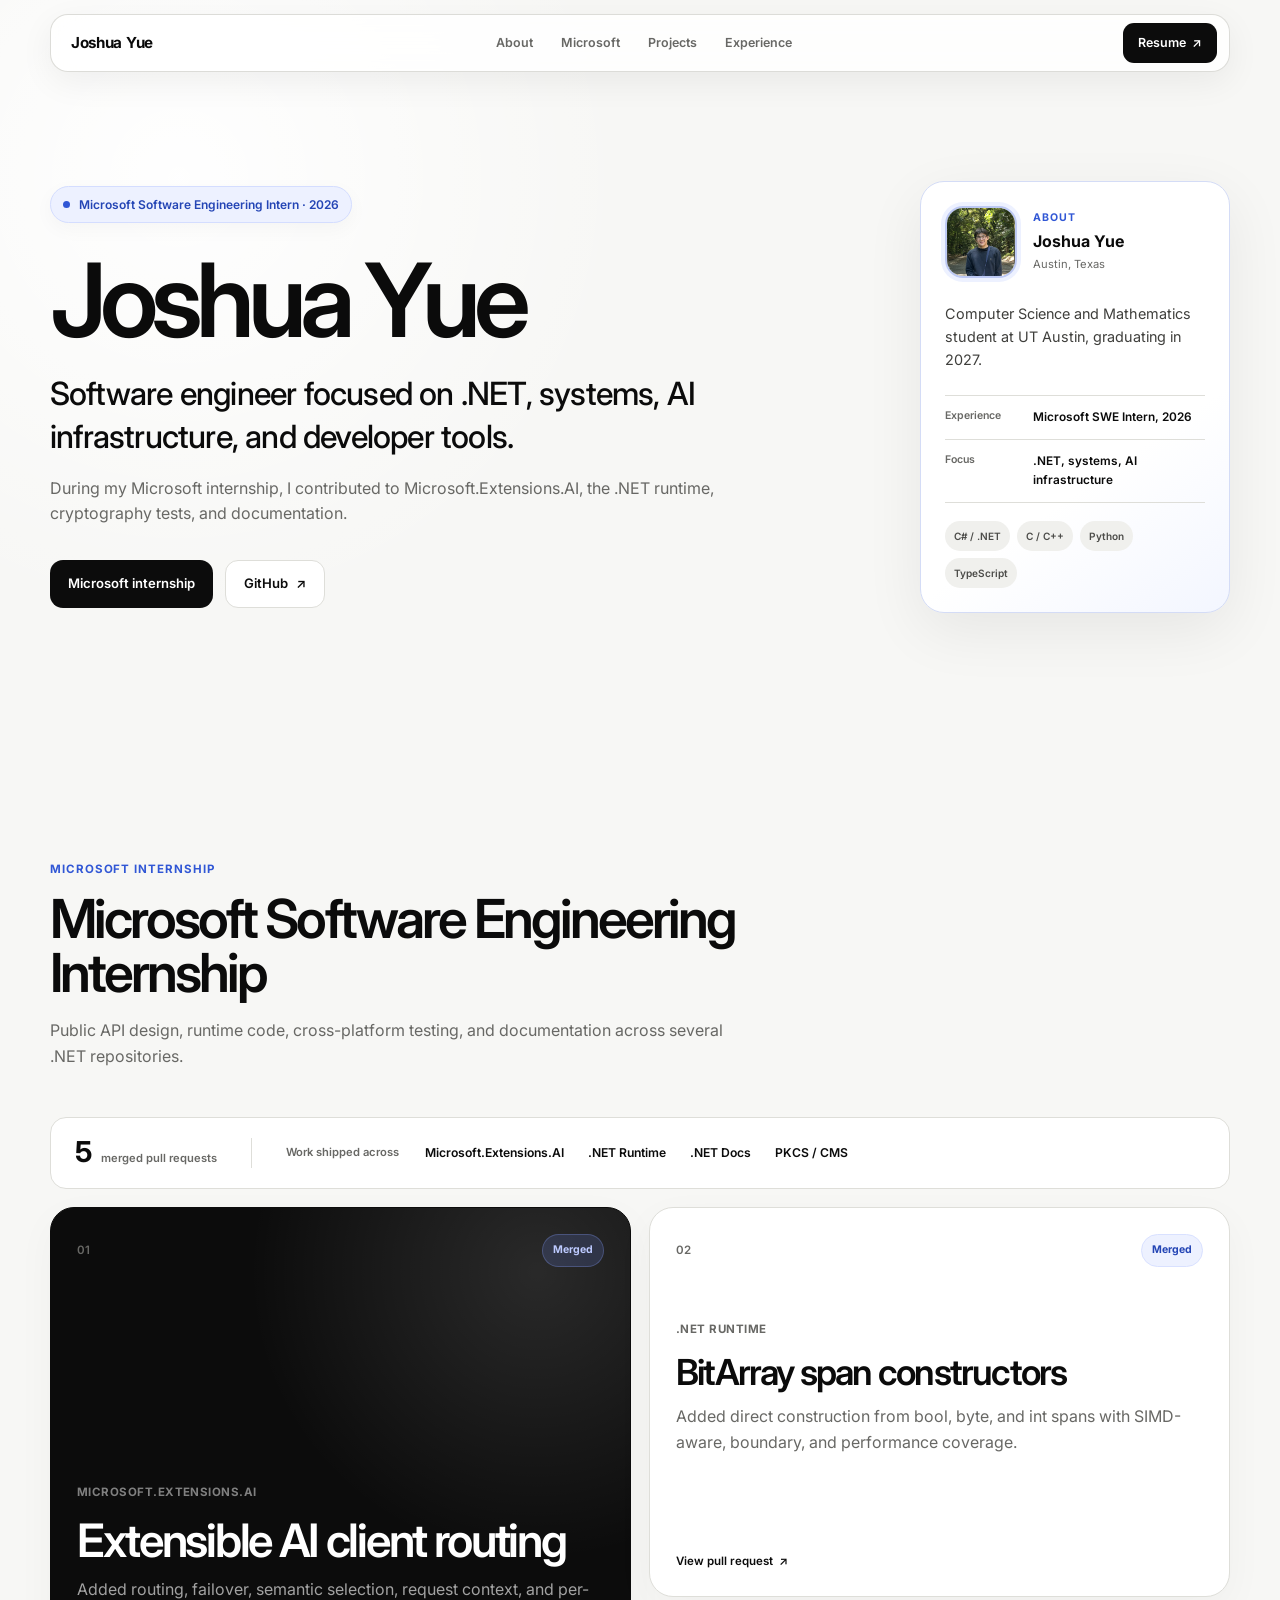
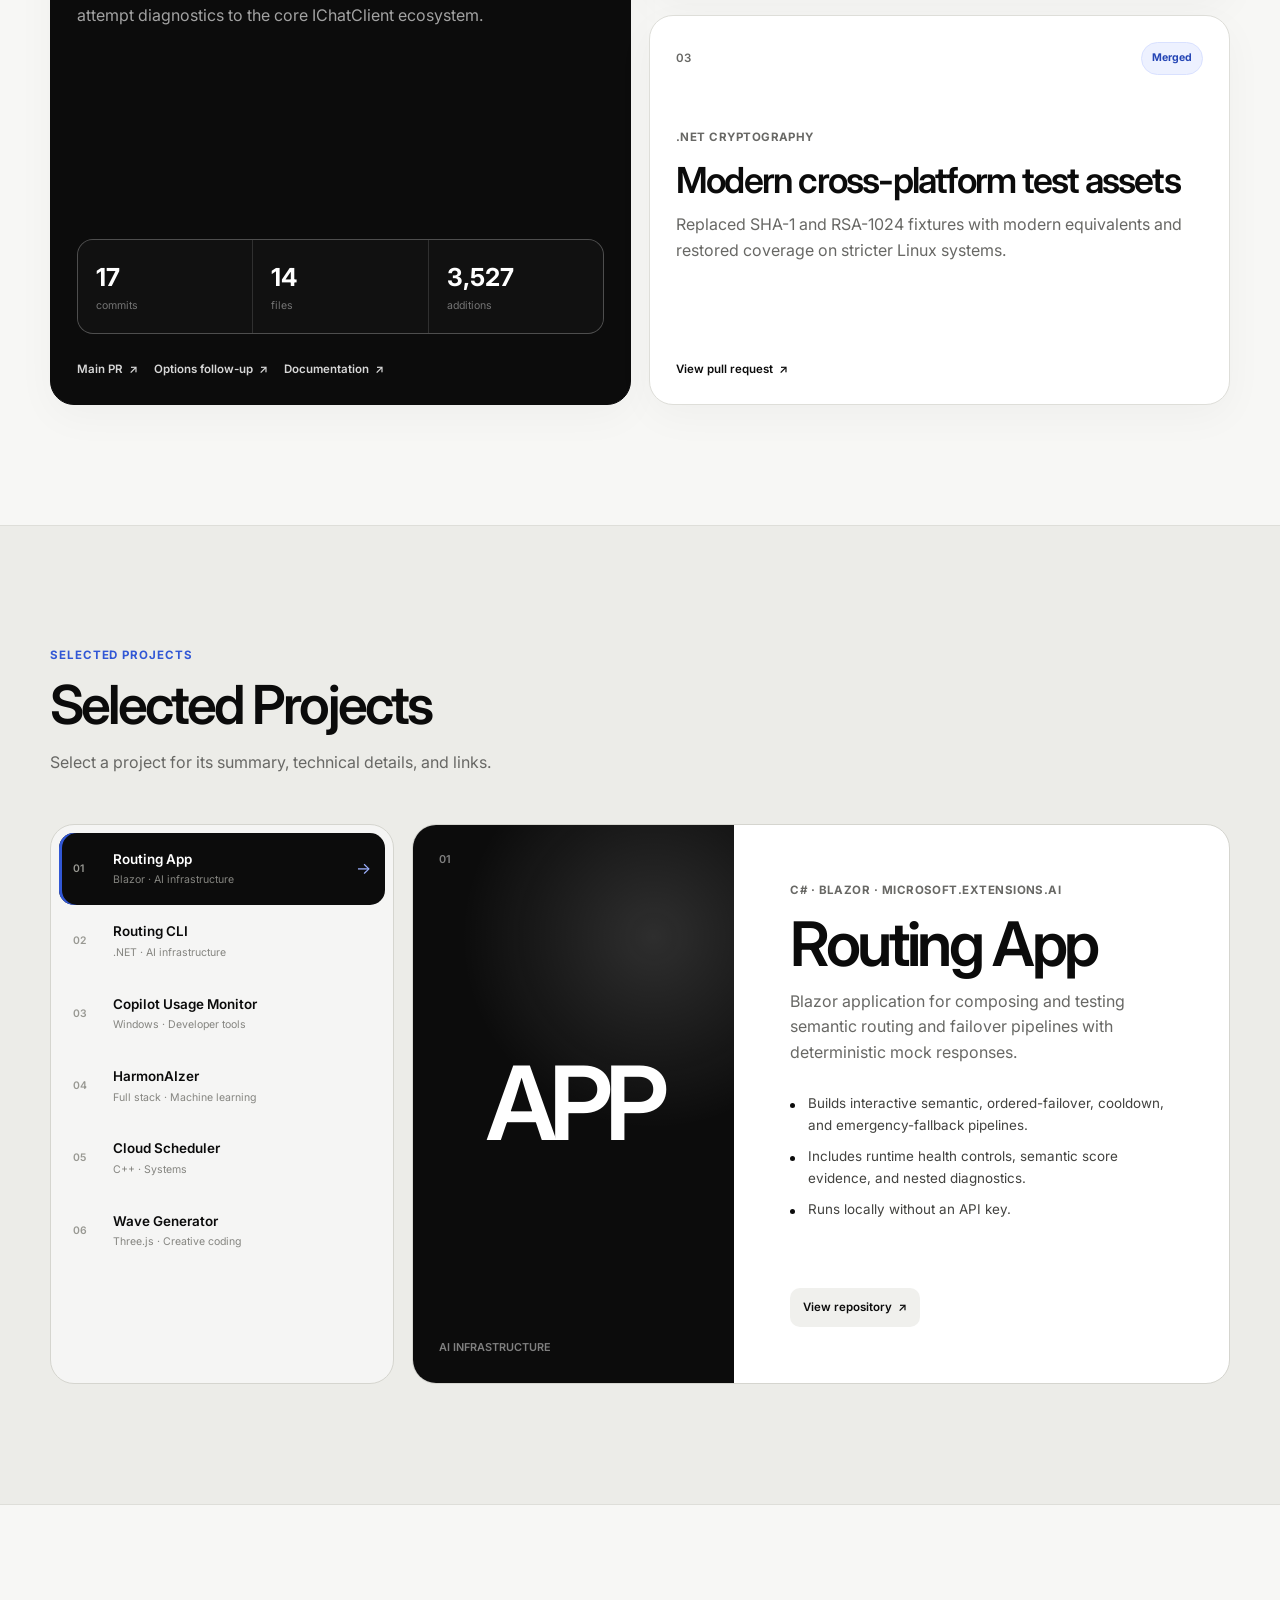
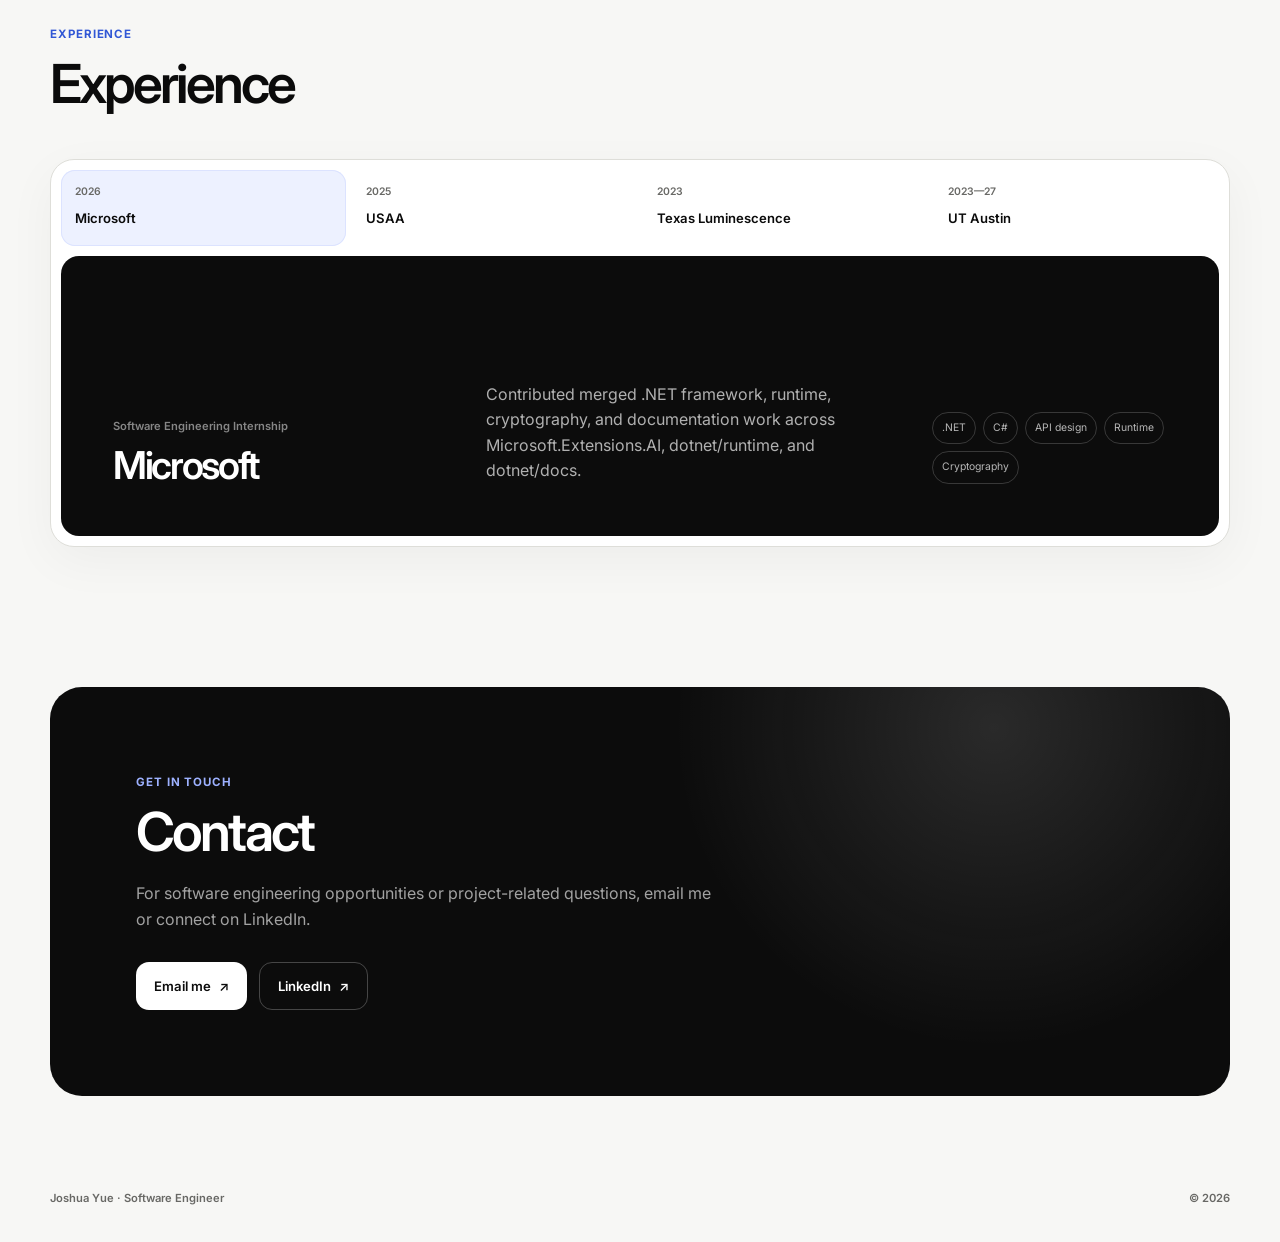
==== commit 5f605fb5: "Bust portfolio asset cache and clarify accents Co-authored-by: Copilot <223556219+Copilot@users.nore" ====
--- a/index.html
+++ b/index.html
@@ -14,7 +14,7 @@
     <link rel="preconnect" href="https://fonts.googleapis.com">
     <link rel="preconnect" href="https://fonts.gstatic.com" crossorigin>
     <link href="https://fonts.googleapis.com/css2?family=Inter:wght@400;500;600;700&display=swap" rel="stylesheet">
-    <link rel="stylesheet" href="styles.css">
+    <link rel="stylesheet" href="styles.css?v=20260817-2">
 </head>
 <body>
     <a class="skip-link" href="#main">Skip to content</a>
@@ -59,7 +59,7 @@
 
             <aside class="hero-about reveal" id="about" aria-label="About Joshua Yue">
                 <div class="hero-about-header">
-                    <img src="image.png" alt="Joshua Yue" width="160" height="160">
+                    <img src="image.png?v=20260817-2" alt="Joshua Yue" width="160" height="160">
                     <div>
                         <span>About</span>
                         <strong>Joshua Yue</strong>
@@ -299,6 +299,6 @@
         </div>
     </footer>
 
-    <script src="script.js"></script>
+    <script src="script.js?v=20260817-2"></script>
 </body>
 </html>
--- a/styles.css
+++ b/styles.css
@@ -180,8 +180,8 @@
 
 .hero-about {
     padding: 24px;
-    background: var(--surface);
-    border: 1px solid var(--line);
+    background: linear-gradient(145deg, #ffffff 65%, #f3f6ff);
+    border: 1px solid #d4dcf6;
     border-radius: var(--radius-md);
     box-shadow: 0 18px 60px rgba(0, 0, 0, 0.07);
 }
@@ -196,7 +196,9 @@
     width: 72px;
     height: 72px;
     object-fit: cover;
+    border: 2px solid #bdc9f4;
     border-radius: 18px;
+    box-shadow: 0 0 0 4px var(--accent-soft);
 }
 
 .hero-about-header div {
@@ -274,10 +276,10 @@
     align-items: center;
     margin-bottom: 28px;
     padding: 8px 12px;
-    background: var(--surface);
-    border: 1px solid var(--line);
+    background: var(--accent-soft);
+    border: 1px solid #d4ddff;
     border-radius: 999px;
-    color: #3e3e3b;
+    color: var(--accent-dark);
     font-size: 0.75rem;
     font-weight: 600;
     box-shadow: 0 6px 20px rgba(0, 0, 0, 0.035);
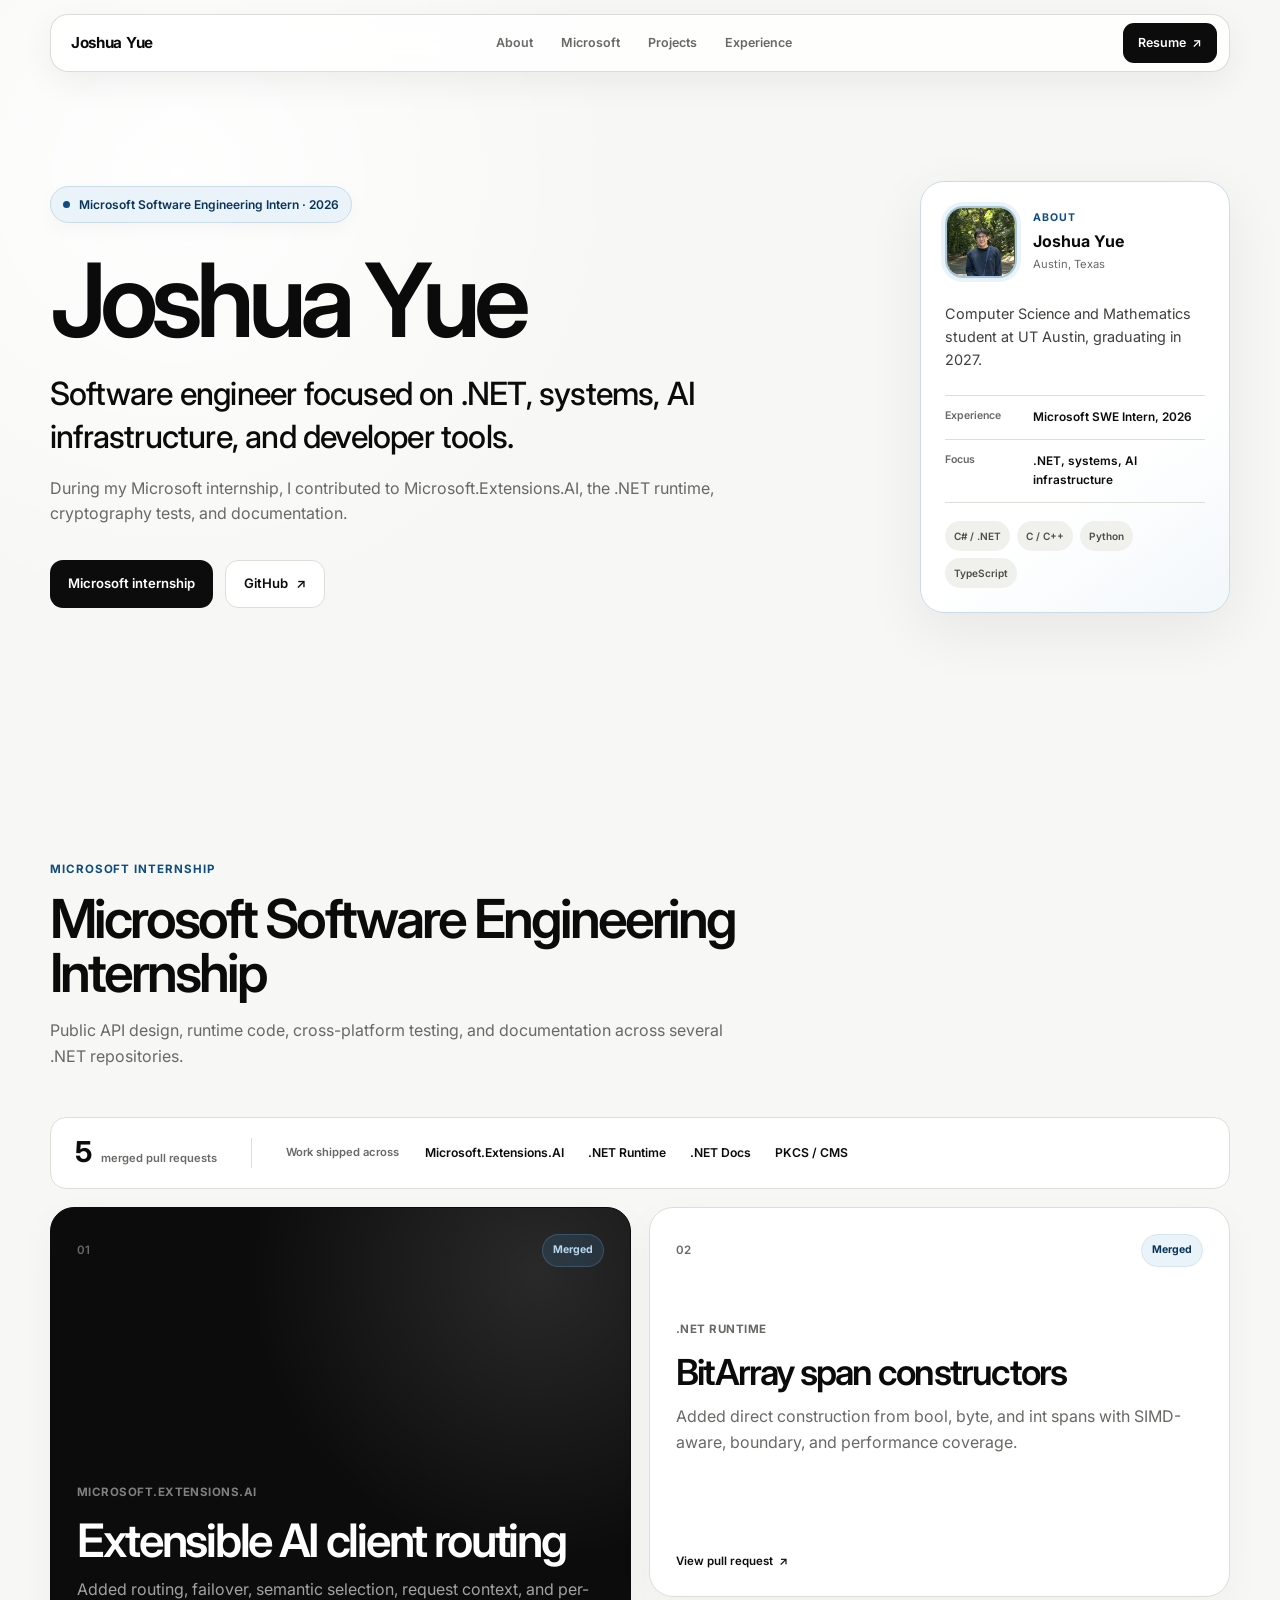
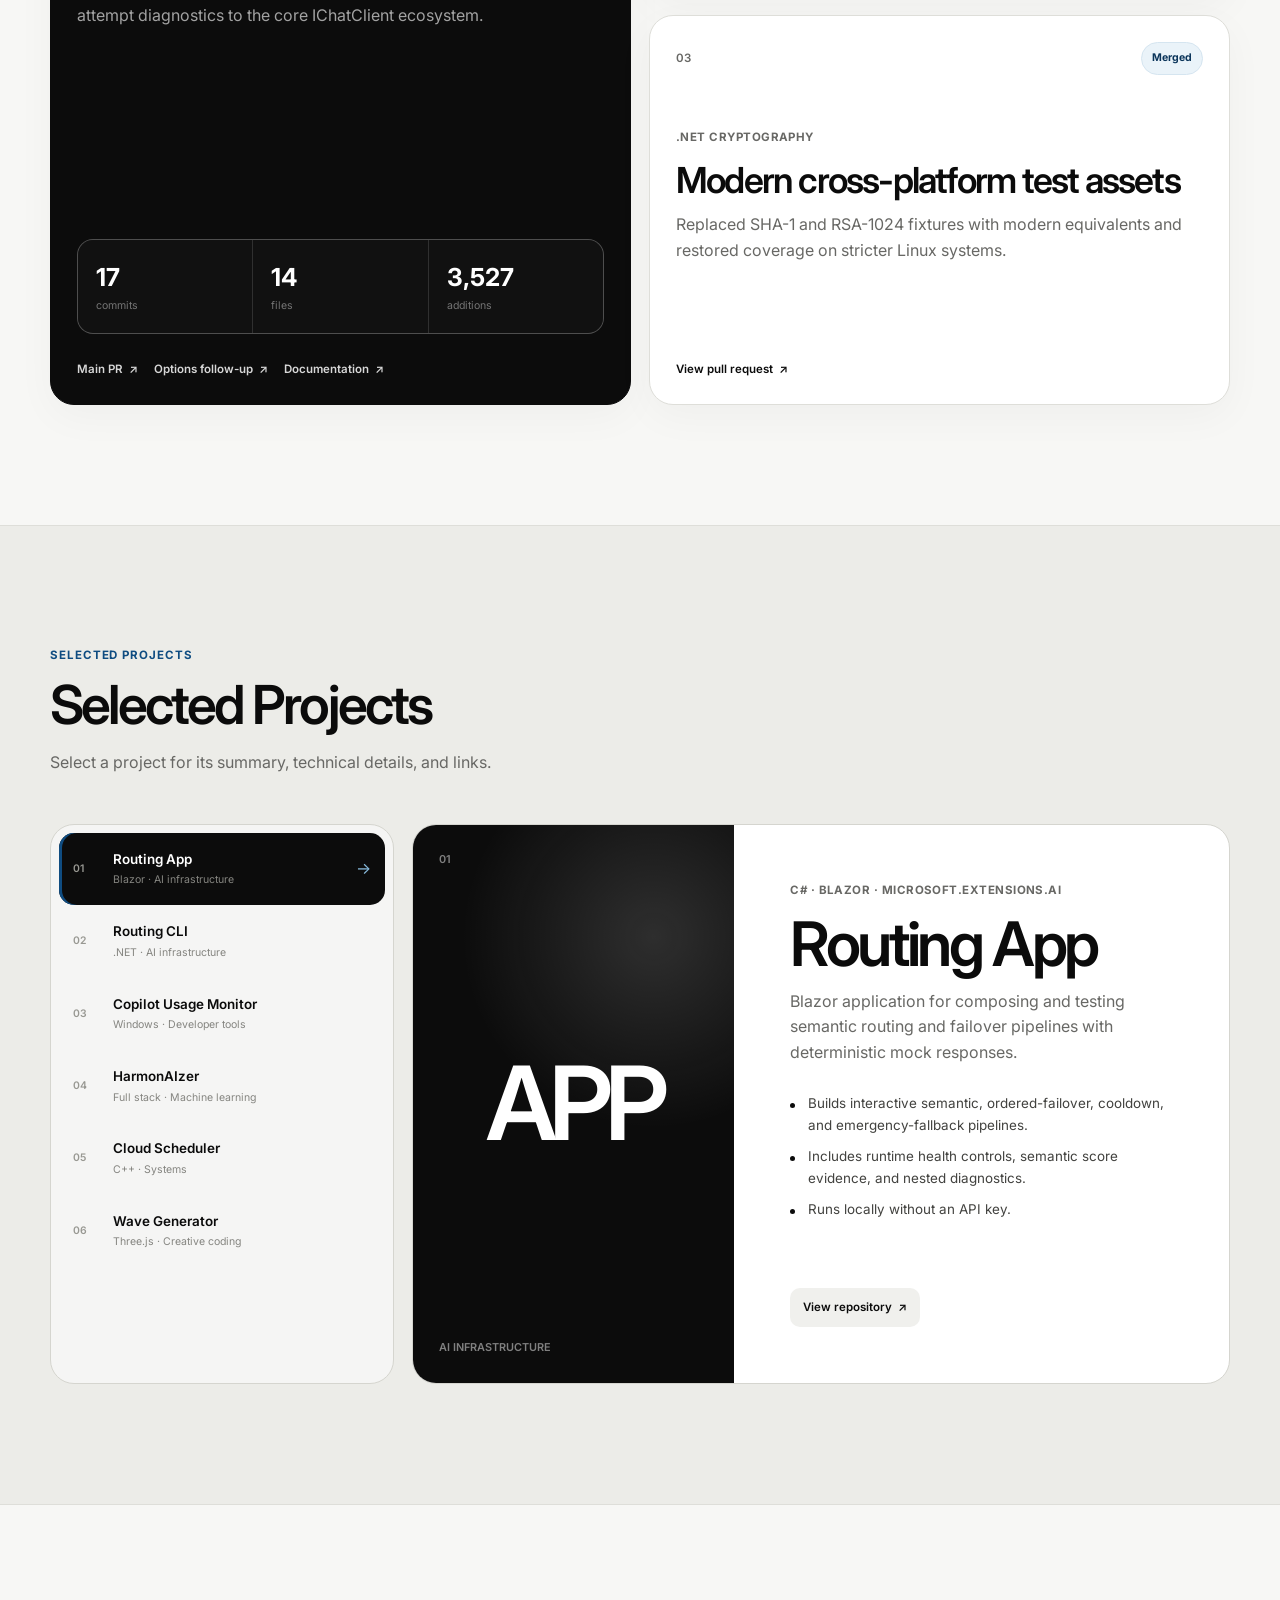
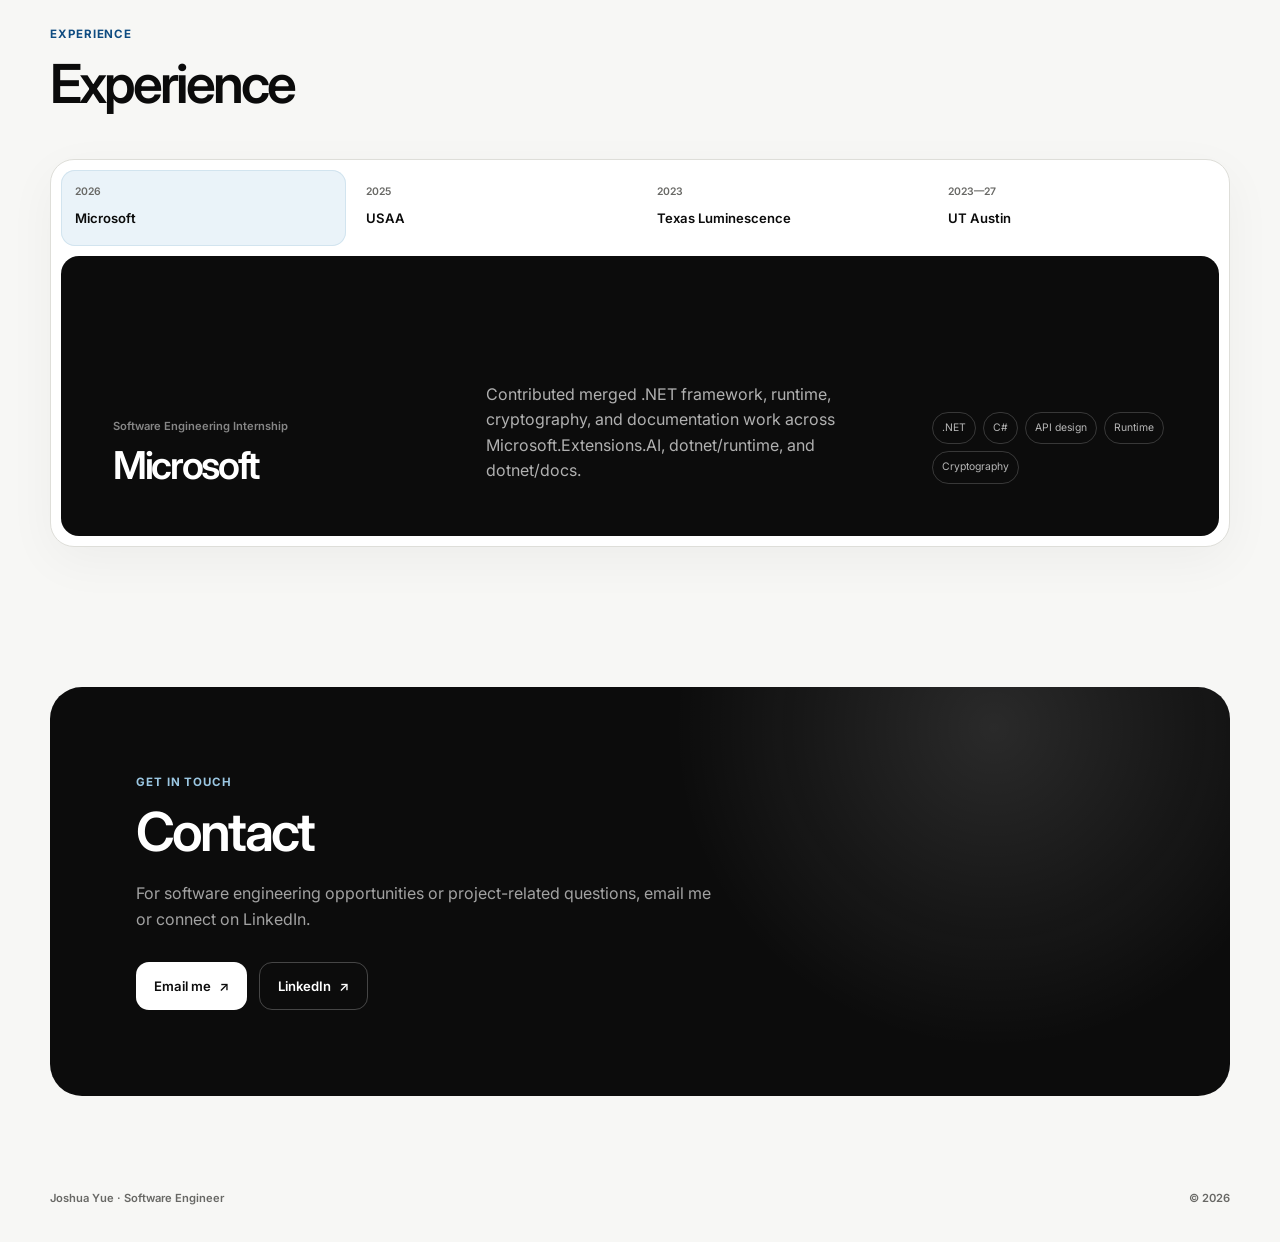
==== commit b190f3f3: "Shift portfolio accent to sapphire navy Co-authored-by: Copilot <223556219+Copilot@users.noreply.git" ====
--- a/index.html
+++ b/index.html
@@ -14,7 +14,7 @@
     <link rel="preconnect" href="https://fonts.googleapis.com">
     <link rel="preconnect" href="https://fonts.gstatic.com" crossorigin>
     <link href="https://fonts.googleapis.com/css2?family=Inter:wght@400;500;600;700&display=swap" rel="stylesheet">
-    <link rel="stylesheet" href="styles.css?v=20260817-2">
+    <link rel="stylesheet" href="styles.css?v=20260817-3">
 </head>
 <body>
     <a class="skip-link" href="#main">Skip to content</a>
--- a/styles.css
+++ b/styles.css
@@ -8,9 +8,9 @@
     --line-dark: #c7c7c1;
     --black: #0c0c0c;
     --white: #ffffff;
-    --accent: #3157d5;
-    --accent-dark: #2445b5;
-    --accent-soft: #edf1ff;
+    --accent: #0f4c81;
+    --accent-dark: #0a345a;
+    --accent-soft: #eaf3f9;
     --radius-sm: 16px;
     --radius-md: 24px;
     --radius-lg: 32px;
@@ -180,8 +180,8 @@
 
 .hero-about {
     padding: 24px;
-    background: linear-gradient(145deg, #ffffff 65%, #f3f6ff);
-    border: 1px solid #d4dcf6;
+    background: linear-gradient(145deg, #ffffff 65%, #f2f7fa);
+    border: 1px solid #cadce8;
     border-radius: var(--radius-md);
     box-shadow: 0 18px 60px rgba(0, 0, 0, 0.07);
 }
@@ -196,7 +196,7 @@
     width: 72px;
     height: 72px;
     object-fit: cover;
-    border: 2px solid #bdc9f4;
+    border: 2px solid #a9c7db;
     border-radius: 18px;
     box-shadow: 0 0 0 4px var(--accent-soft);
 }
@@ -277,7 +277,7 @@
     margin-bottom: 28px;
     padding: 8px 12px;
     background: var(--accent-soft);
-    border: 1px solid #d4ddff;
+    border: 1px solid #c8dce9;
     border-radius: 999px;
     color: var(--accent-dark);
     font-size: 0.75rem;
@@ -494,7 +494,7 @@
 .status-pill {
     padding: 7px 10px;
     background: var(--accent-soft);
-    border: 1px solid #d9e1ff;
+    border: 1px solid #d5e5f0;
     border-radius: 999px;
     color: var(--accent-dark);
     font-size: 0.66rem;
@@ -502,9 +502,9 @@
 }
 
 .work-card-featured .status-pill {
-    background: rgba(113, 142, 255, 0.17);
-    border-color: rgba(137, 162, 255, 0.28);
-    color: #bdcaff;
+    background: rgba(70, 139, 191, 0.18);
+    border-color: rgba(96, 157, 201, 0.3);
+    color: #b7d8ee;
 }
 
 .card-body {
@@ -671,7 +671,7 @@
 }
 
 .project-list button[aria-selected="true"] i {
-    color: #9db1ff;
+    color: #88bbdd;
     opacity: 1;
     transform: translateX(0);
 }
@@ -805,7 +805,7 @@
 
 .experience-nav button[aria-selected="true"] {
     background: var(--accent-soft);
-    box-shadow: inset 0 0 0 1px #dce3ff;
+    box-shadow: inset 0 0 0 1px #d2e4ef;
 }
 
 .experience-nav span {
@@ -885,7 +885,7 @@
 }
 
 .contact-card .section-kicker {
-    color: #9db1ff;
+    color: #9bc7e2;
 }
 
 .contact-card h2 {
